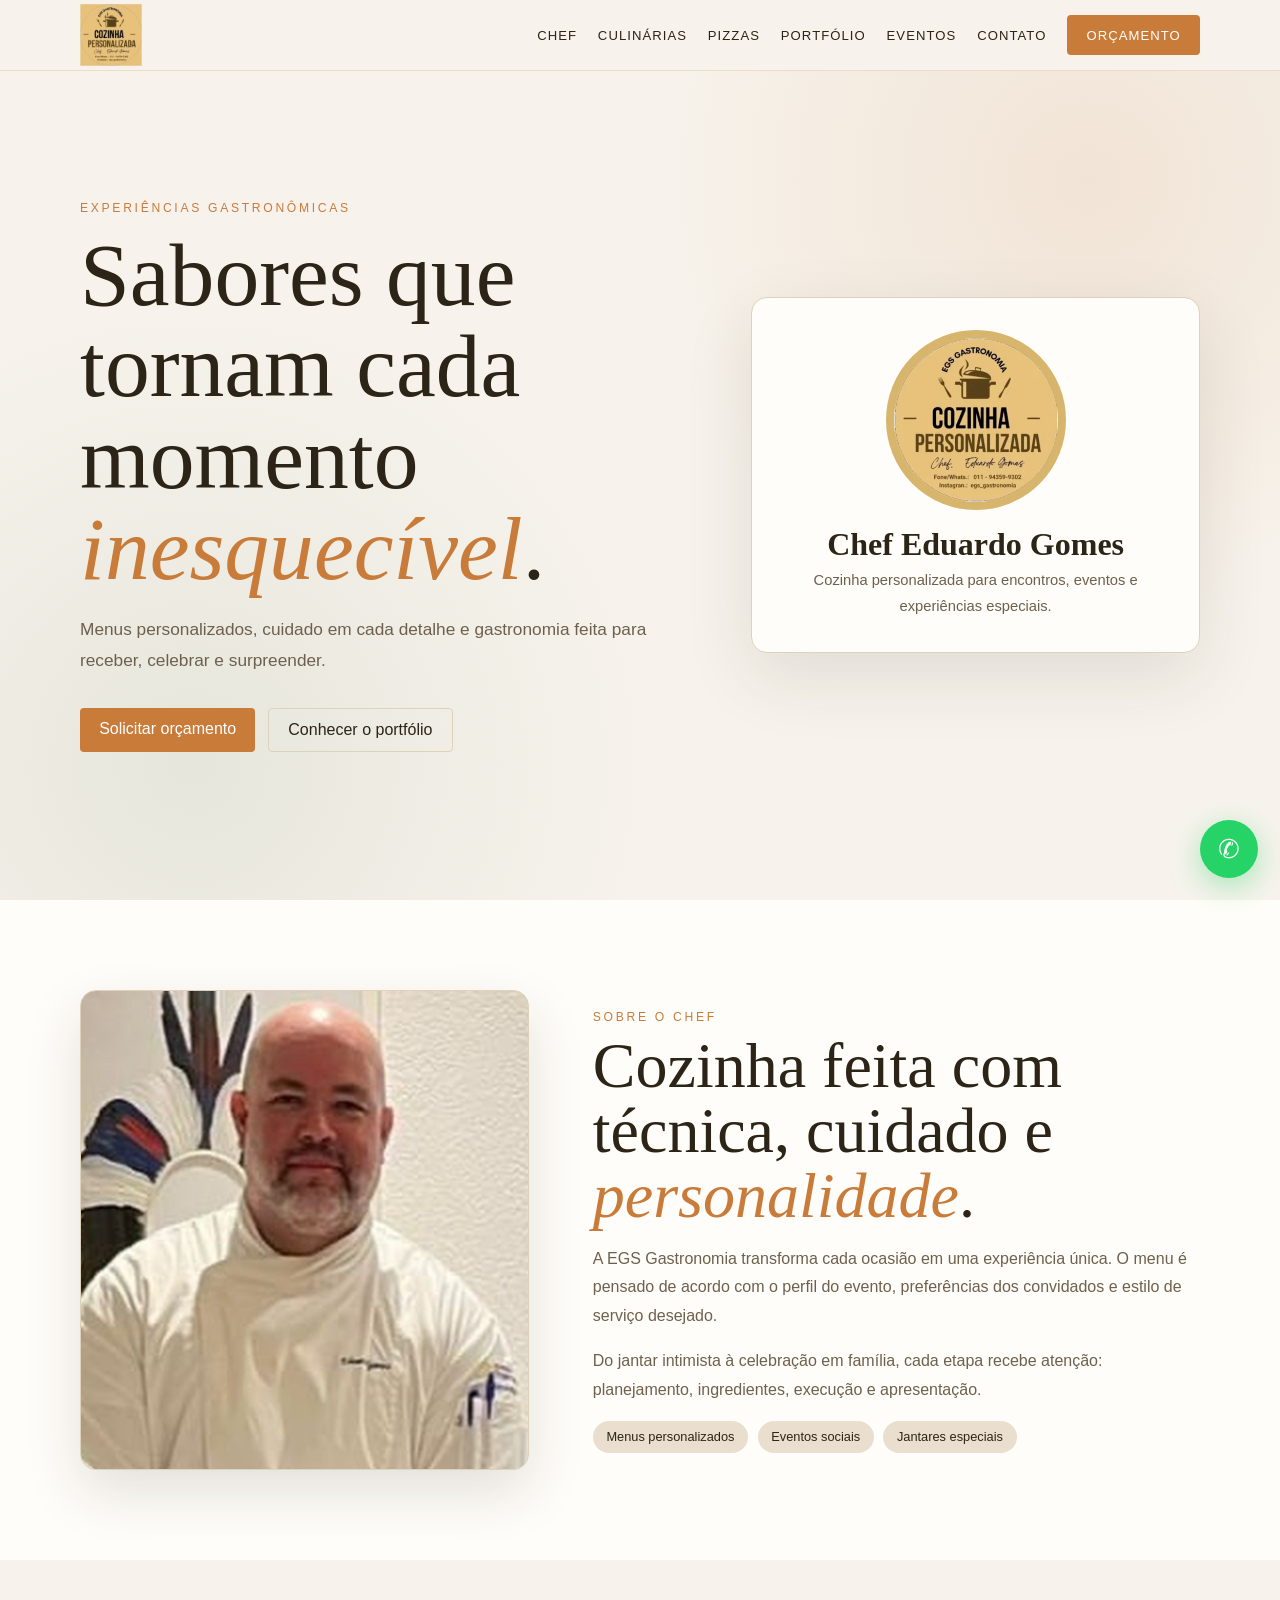
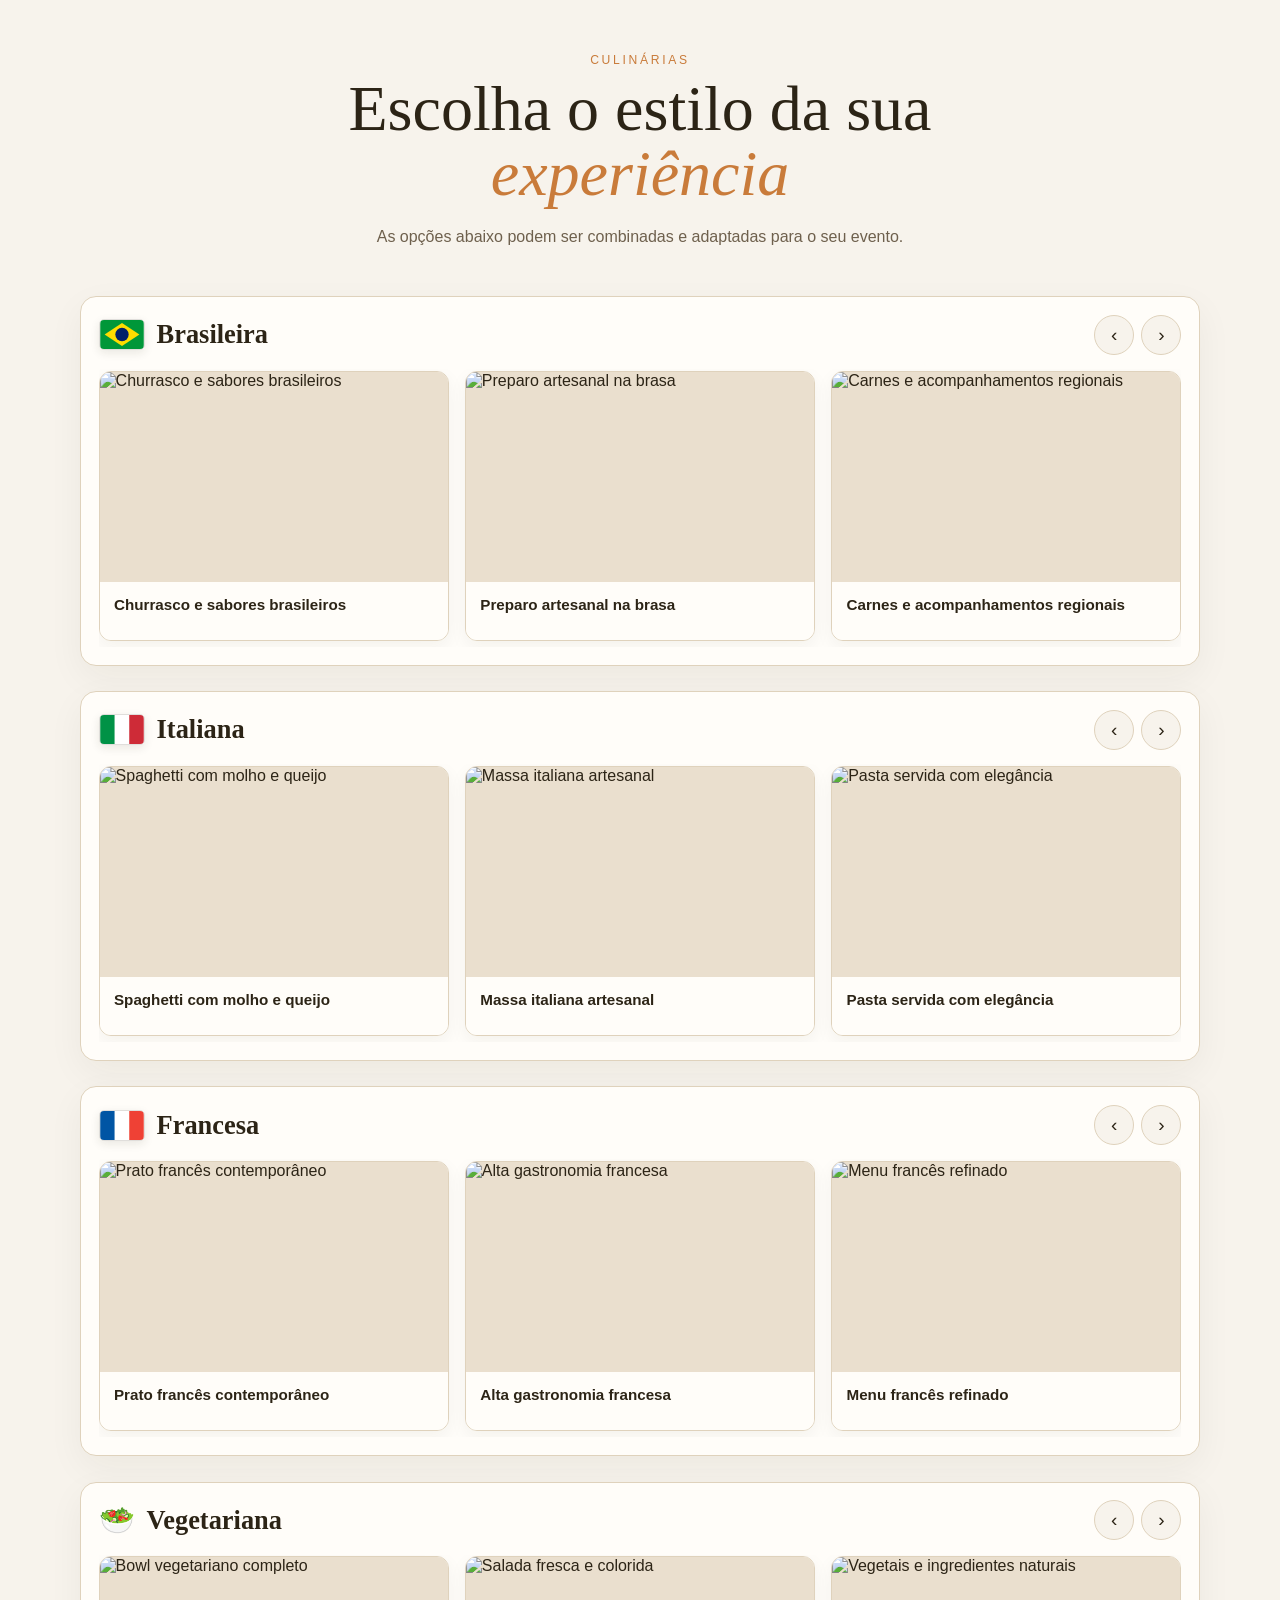
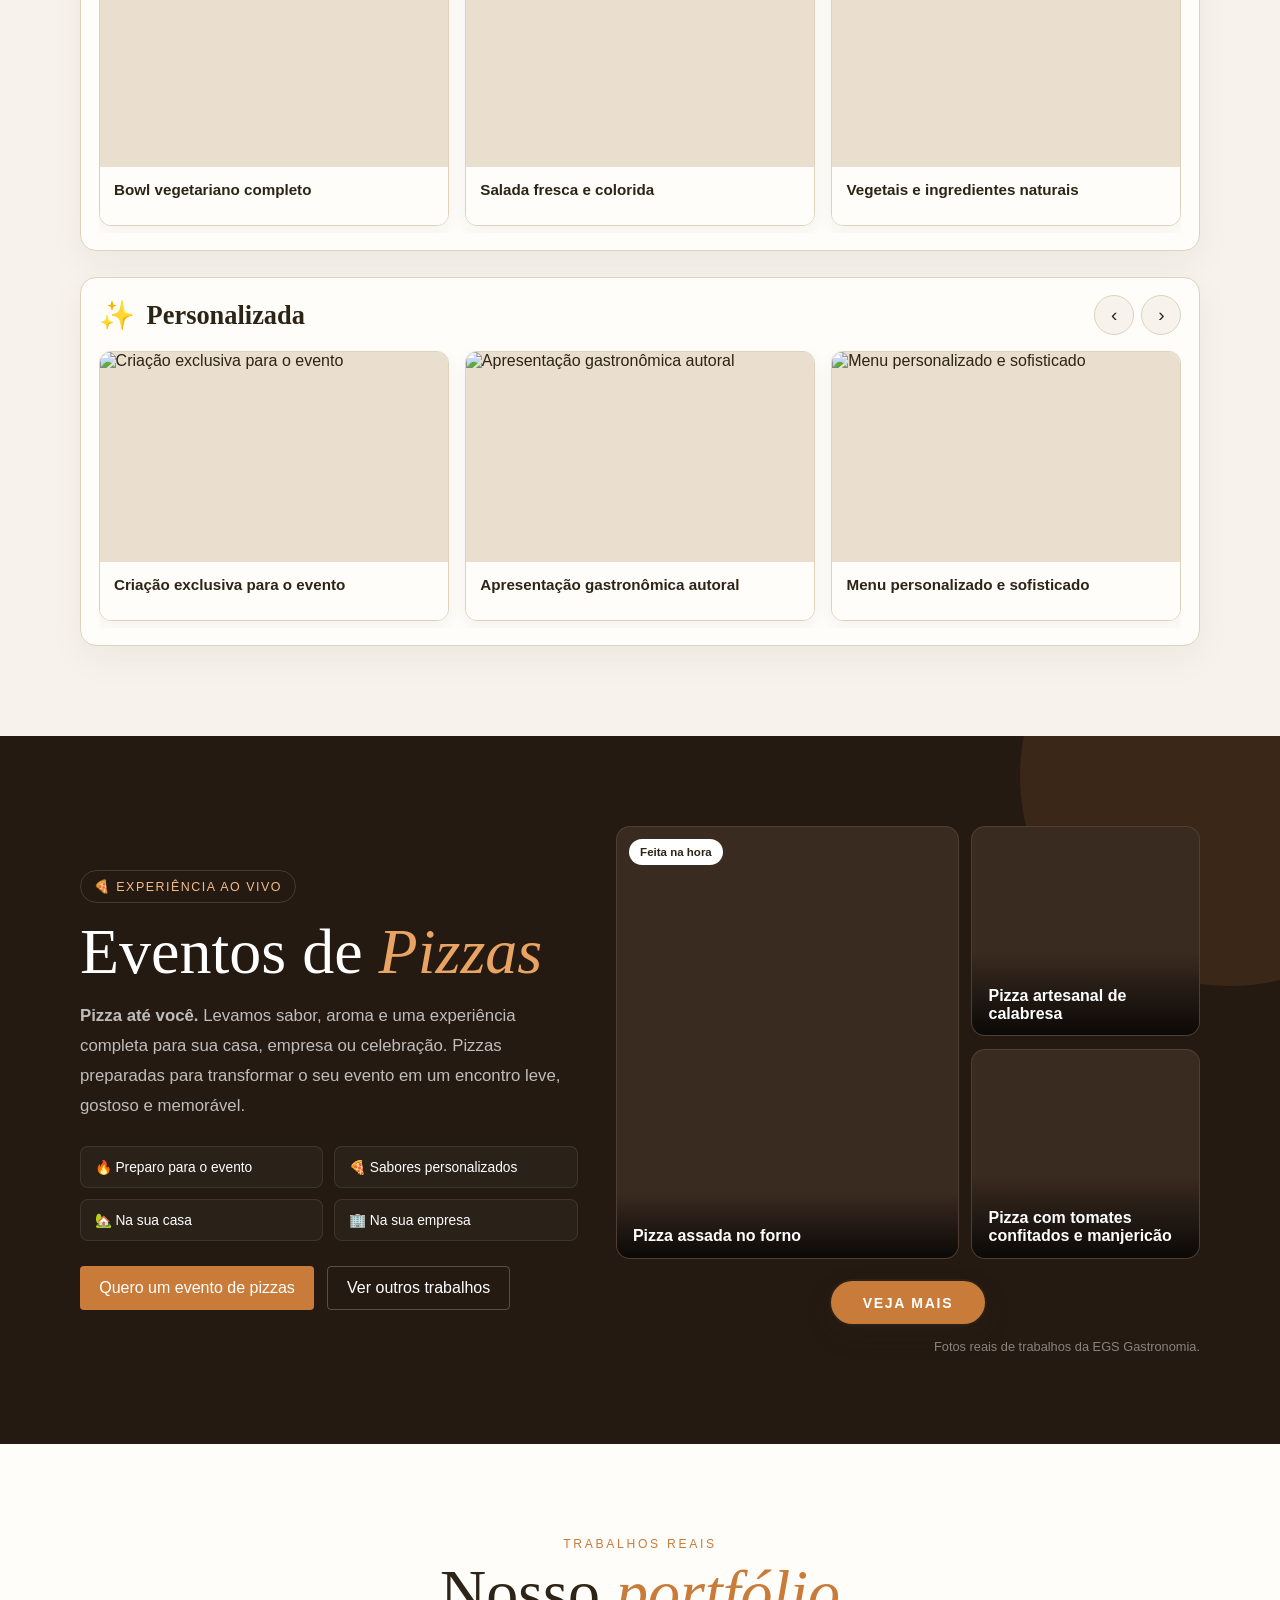
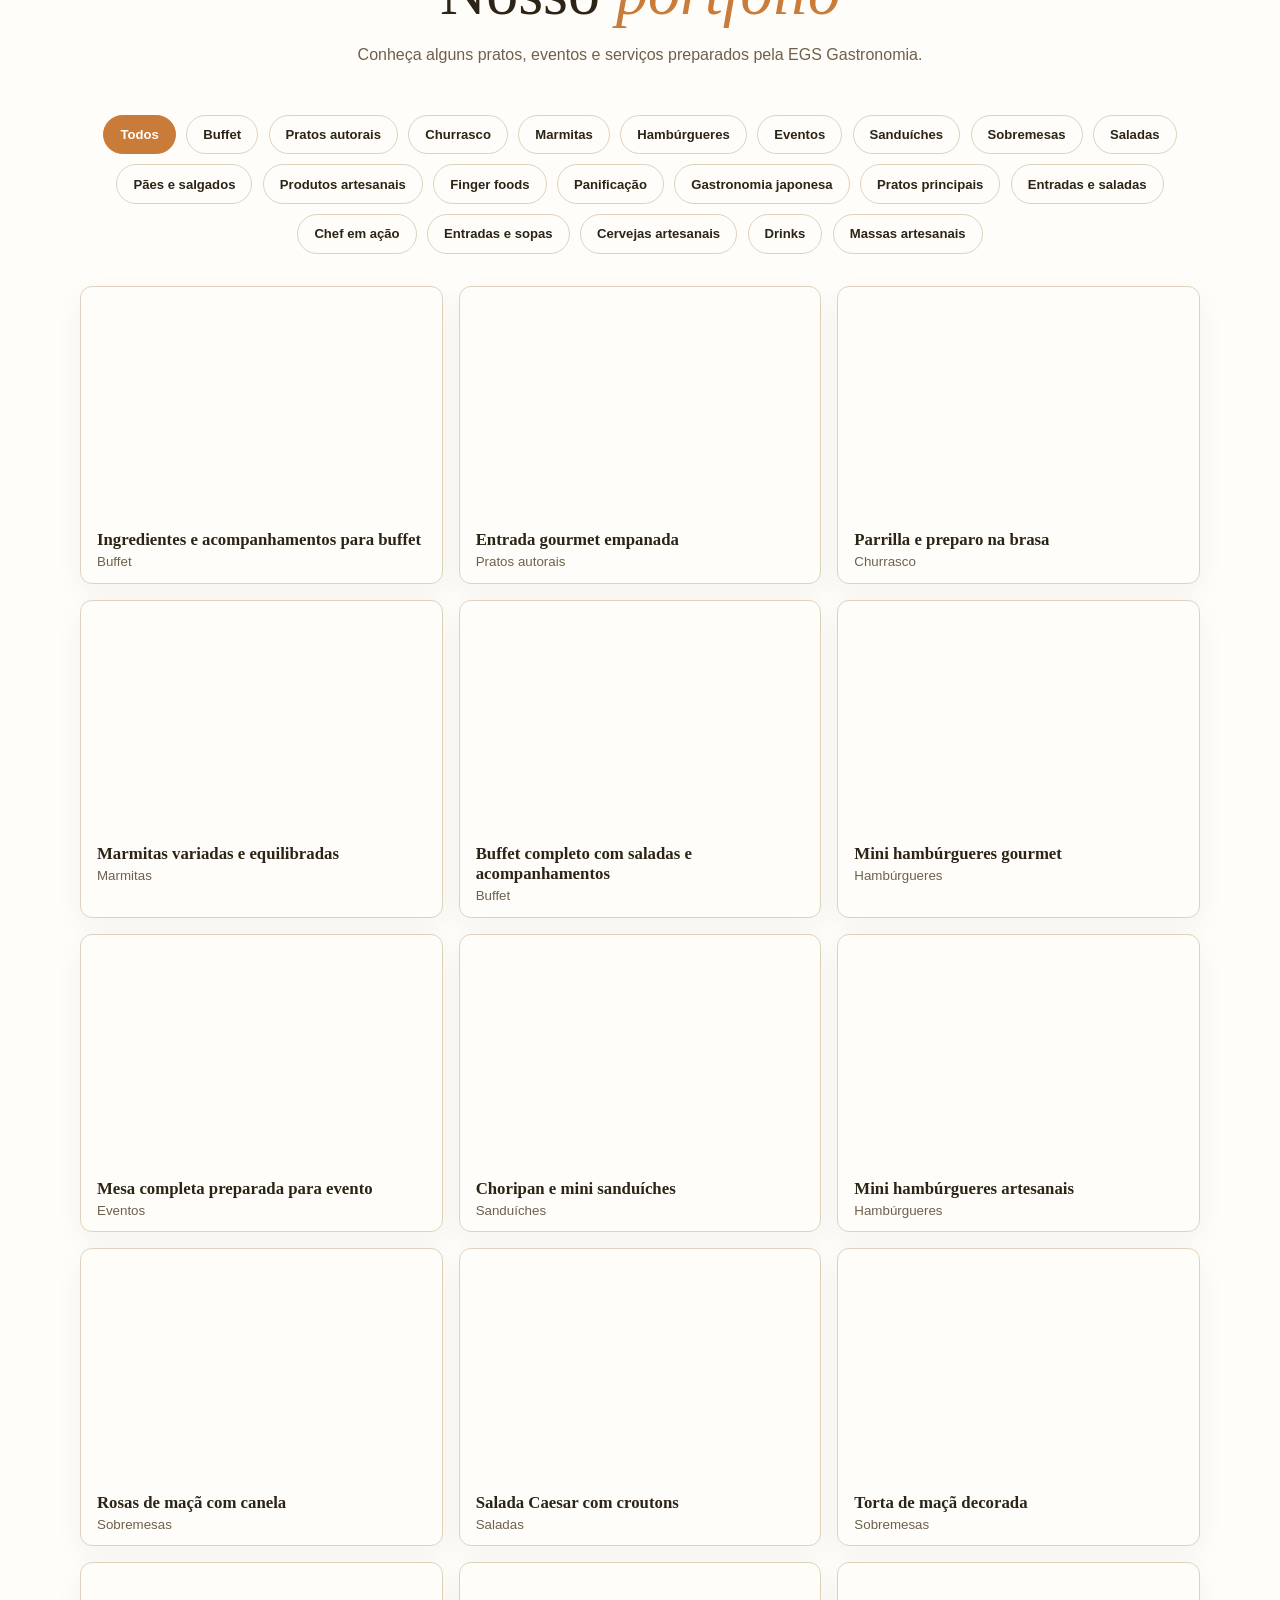
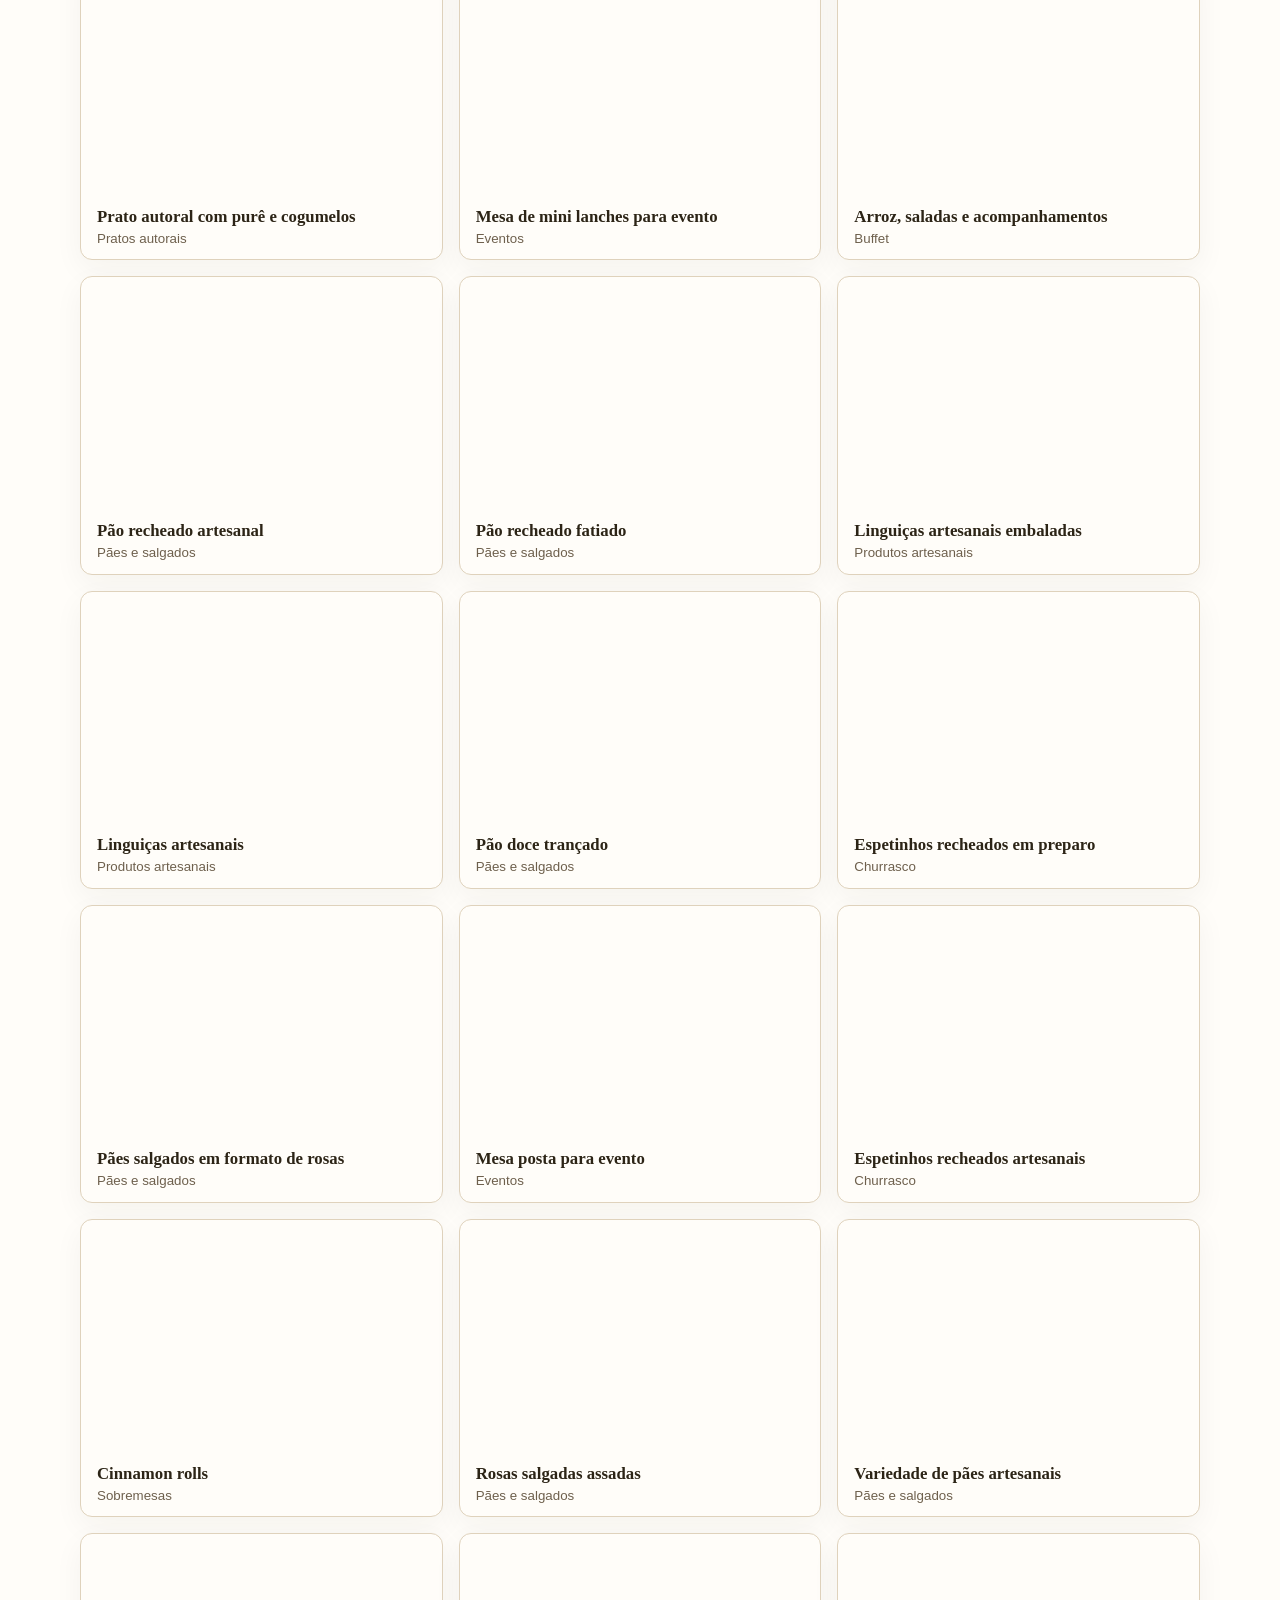
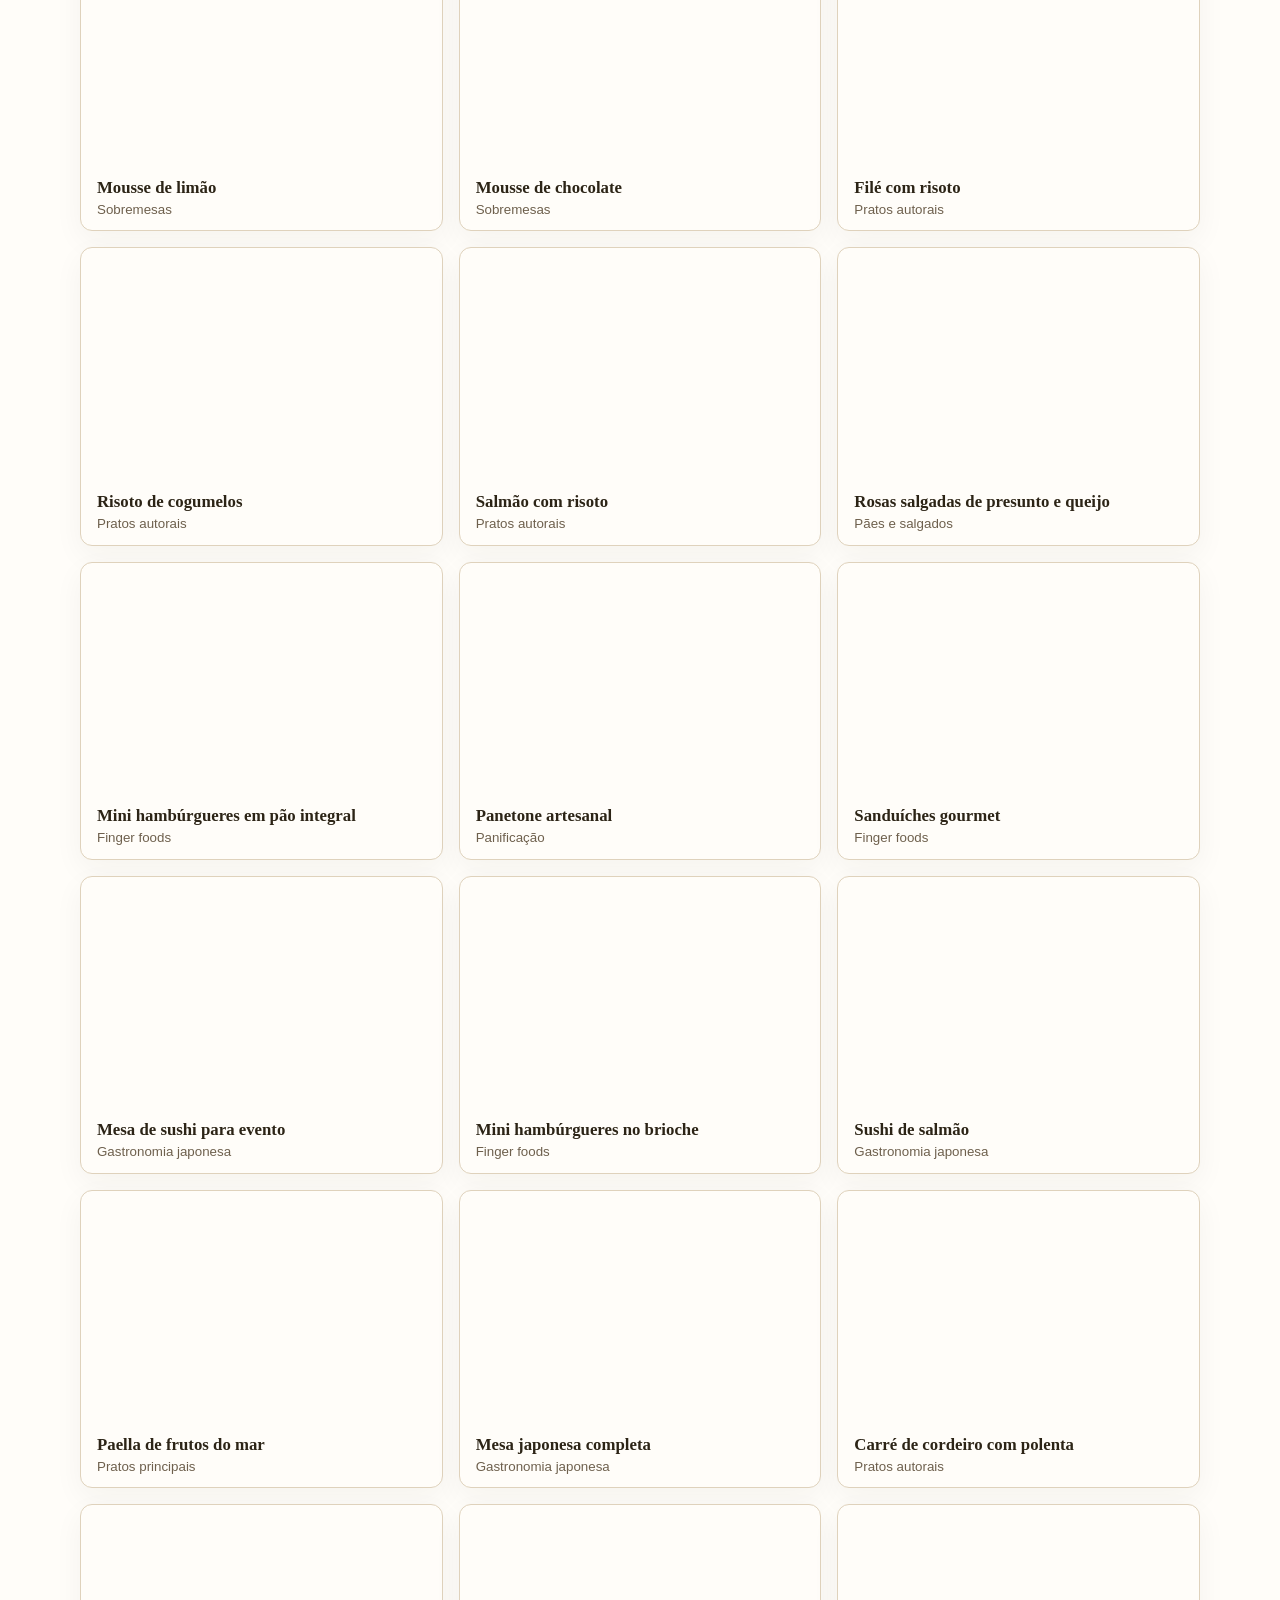
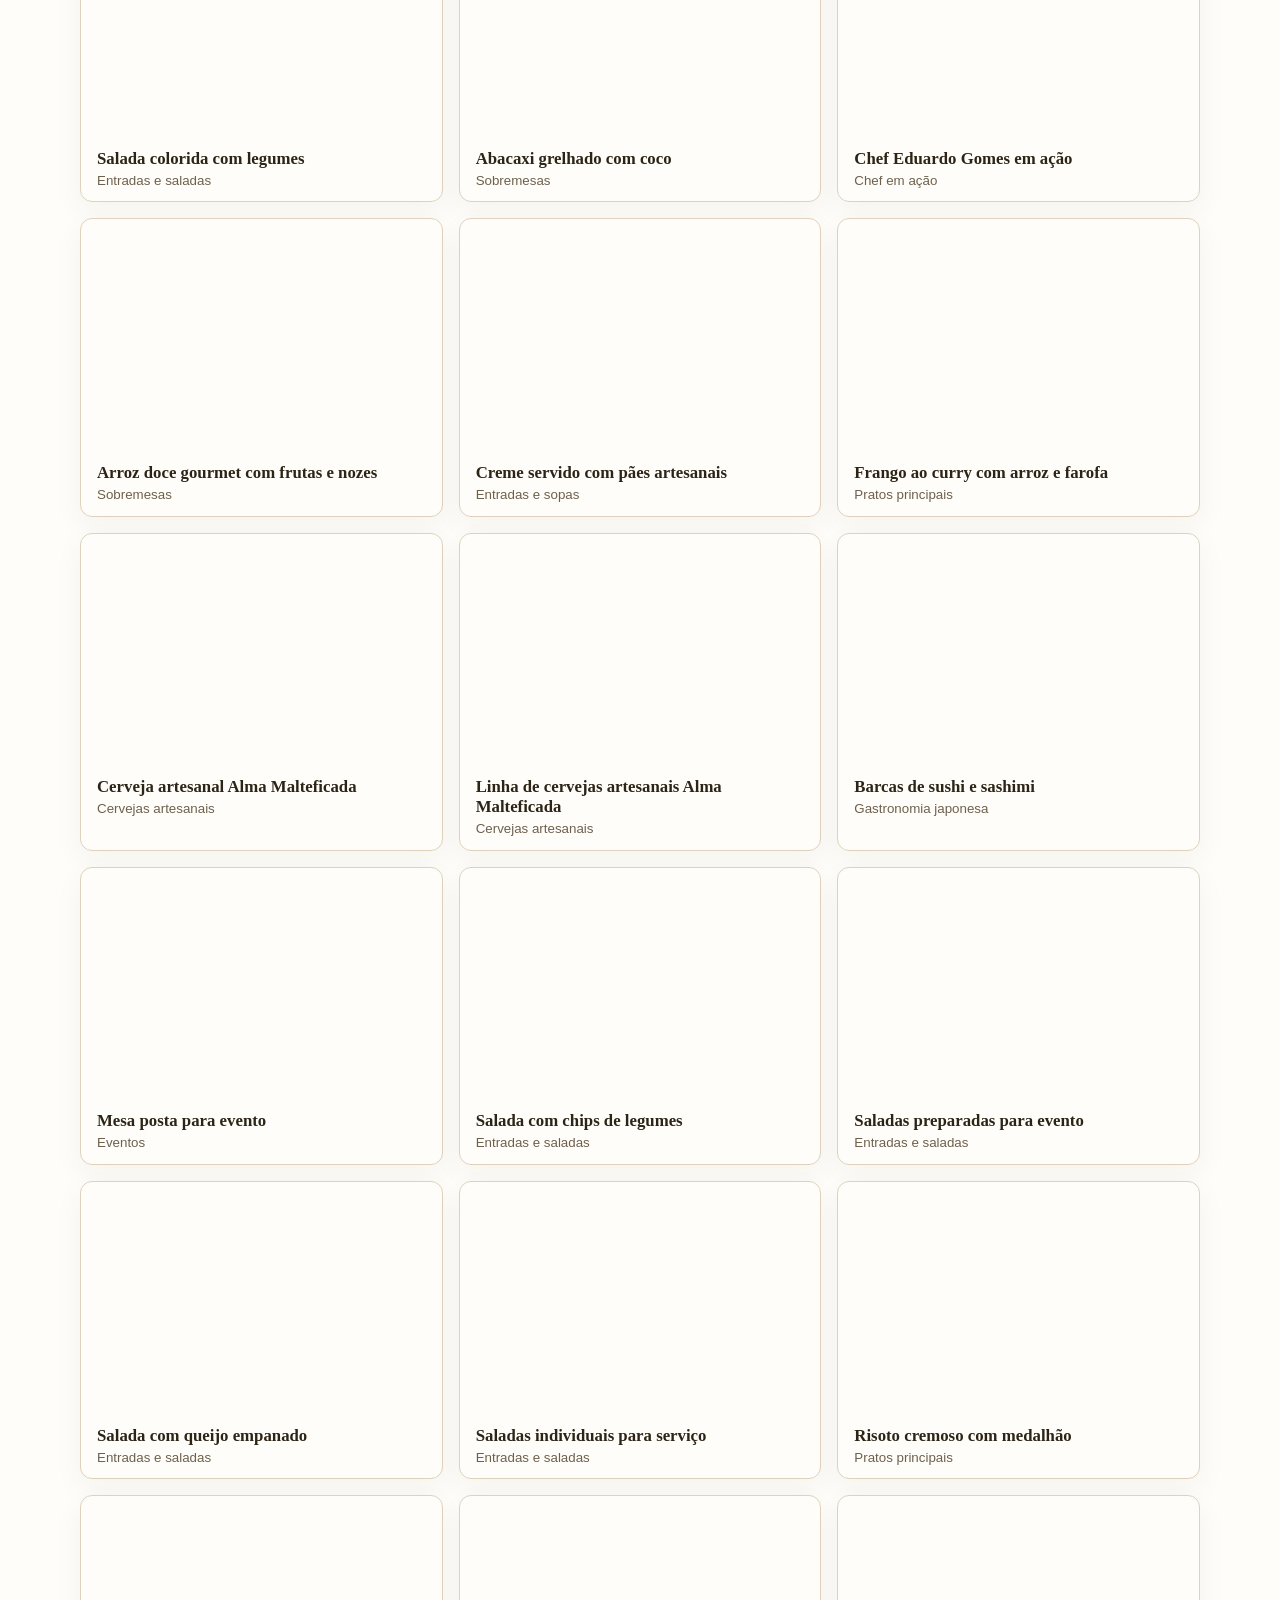
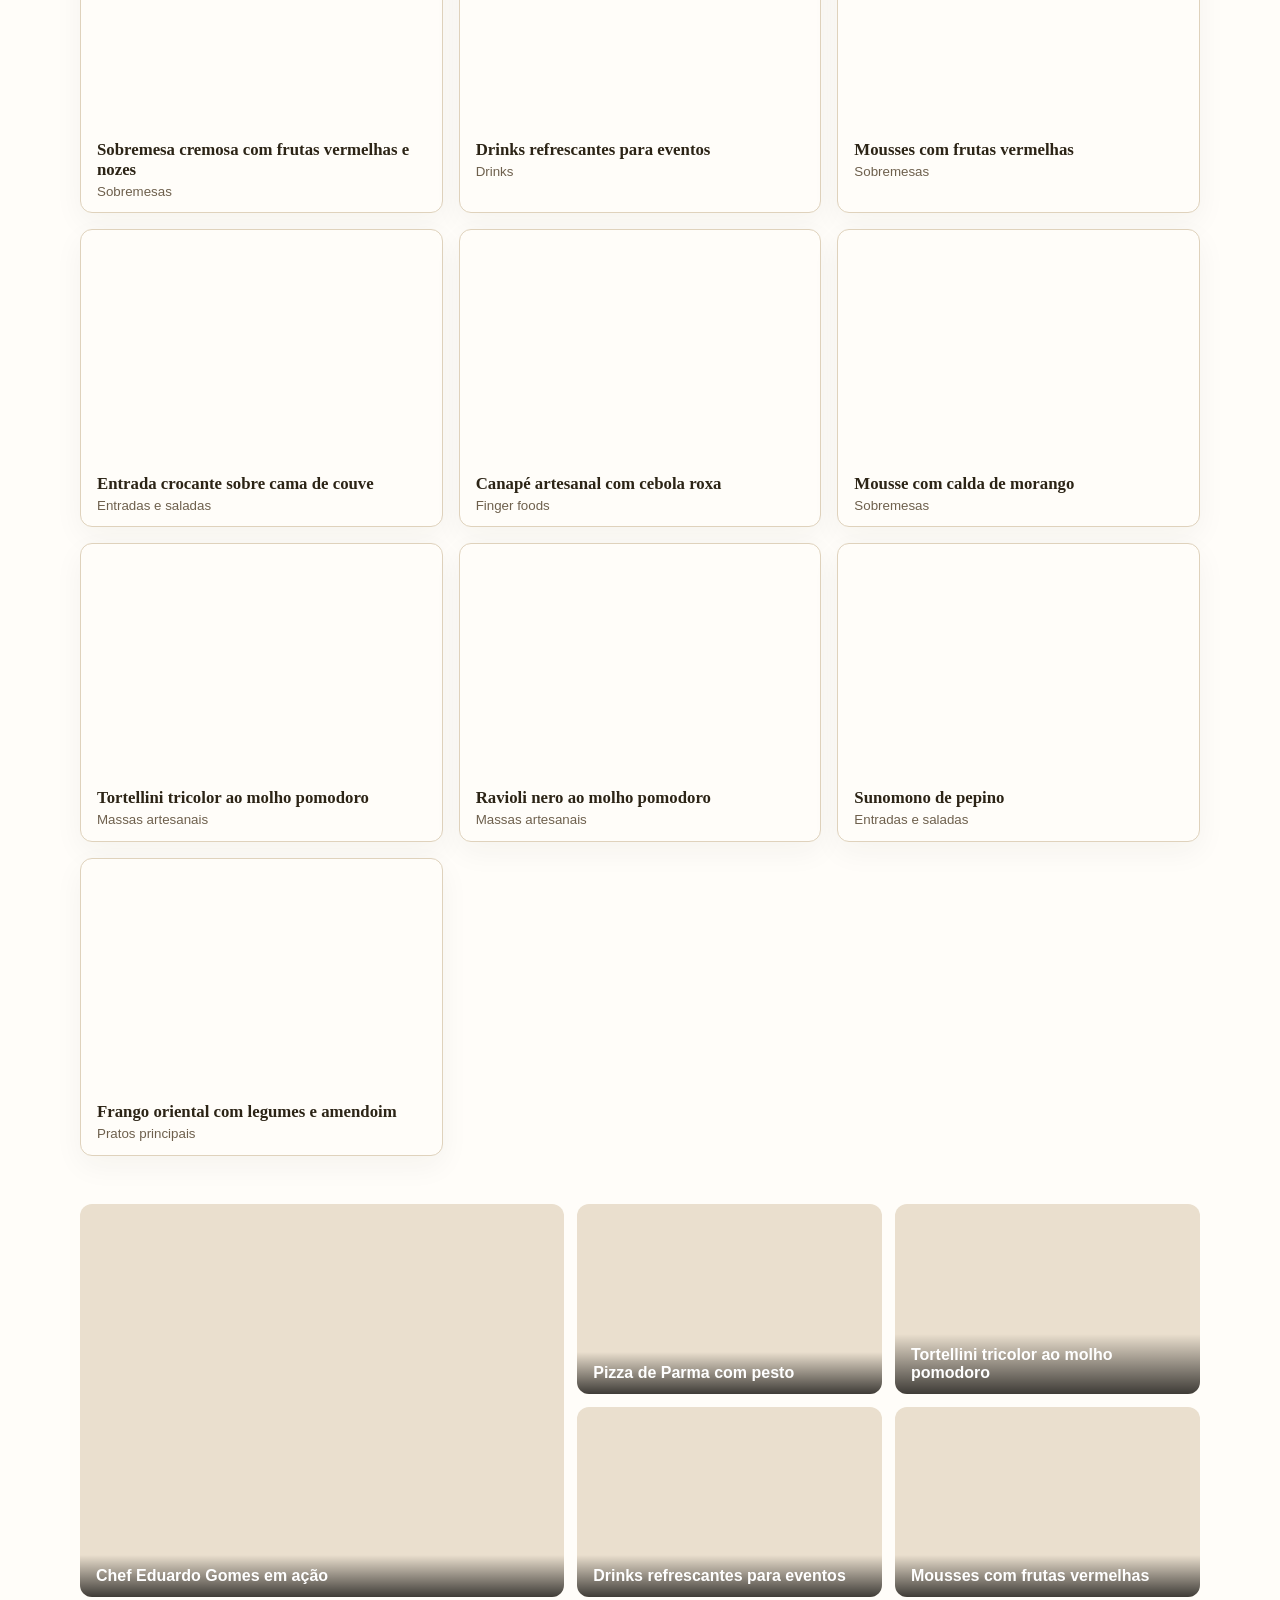
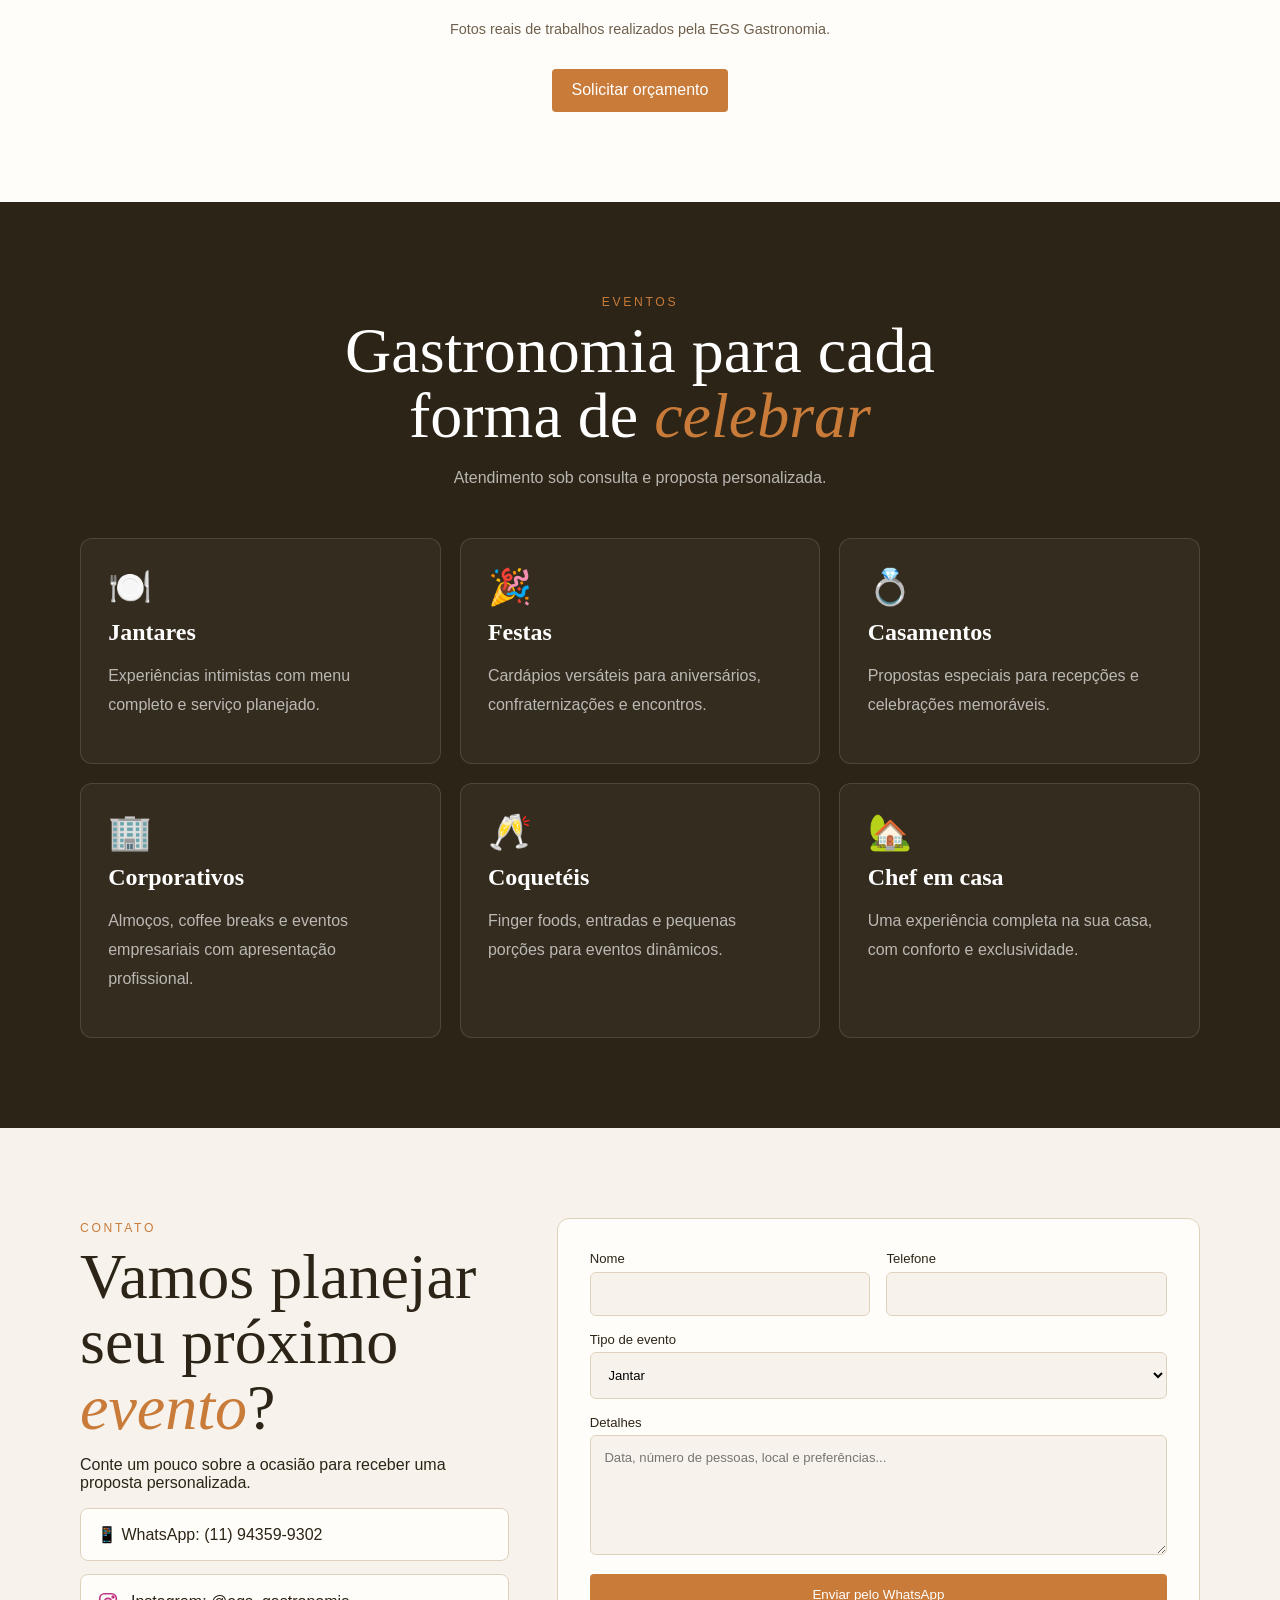
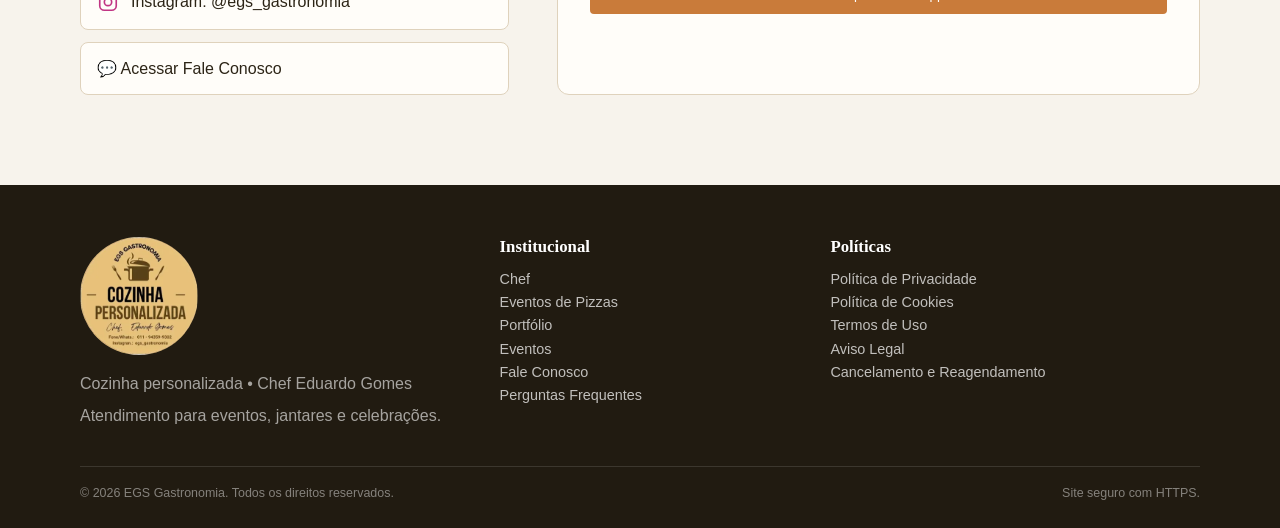
==== index.html @ 8b13e065 "Remove culinária internacional da seção sobre o chef" ====
<!doctype html>
<html lang="pt-BR">
<head>
  <meta charset="utf-8">
  <meta name="viewport" content="width=device-width,initial-scale=1">
  <meta name="description" content="EGS Gastronomia — experiências gastronômicas personalizadas para eventos, jantares e celebrações.">
  <meta name="referrer" content="strict-origin-when-cross-origin">
  <meta name="theme-color" content="#c97b3a">
  <meta property="og:type" content="website">
  <meta property="og:locale" content="pt_BR">
  <meta property="og:title" content="EGS Gastronomia">
  <meta property="og:description" content="Menus personalizados e experiências gastronômicas para eventos e celebrações.">
  <meta property="og:url" content="https://lucasegg.github.io/EGSGASTRONOMIA/">
  <meta property="og:image" content="https://lucasegg.github.io/EGSGASTRONOMIA/assets/img/logo-egs.svg">
  <meta name="twitter:card" content="summary">
  <meta name="twitter:image" content="https://lucasegg.github.io/EGSGASTRONOMIA/assets/img/logo-egs.svg">
  <meta http-equiv="Content-Security-Policy" content="default-src 'none'; style-src 'self'; script-src 'self'; img-src 'self' data: https://images.unsplash.com https://unsplash.com; font-src 'self'; connect-src 'none'; object-src 'none'; base-uri 'none'; form-action 'none'; frame-src 'none'; media-src 'none'; manifest-src 'self'; upgrade-insecure-requests">
  <meta http-equiv="X-Content-Type-Options" content="nosniff">
  <meta name="robots" content="index,follow">
  <title>EGS Gastronomia</title>
  <link rel="icon" href="assets/img/logo-egs.svg" type="image/svg+xml">
  <link rel="apple-touch-icon" href="assets/img/logo-egs.svg">
  <link rel="manifest" href="manifest.webmanifest">
  <link rel="stylesheet" href="assets/css/styles.css?v=20260728-1">
  <link rel="stylesheet" href="assets/css/gallery.css?v=20260727-2">
  <link rel="stylesheet" href="assets/css/gallery-fixes.css?v=20260727-1">
  <script src="assets/js/app.js?v=20260728-3" defer></script>
  <script src="assets/js/gallery-fixes.js?v=20260728-5" defer></script>
</head>
<body>
<header class="nav"><div class="wrap"><a class="brand" href="#inicio" aria-label="EGS Gastronomia — início">EGS <span>Gastronomia</span></a><button class="menu" type="button" aria-label="Abrir menu" aria-expanded="false" aria-controls="menu-principal">☰</button><nav class="links" id="menu-principal" aria-label="Navegação principal"><a href="#sobre">Chef</a><a href="#culinarias">Culinárias</a><a href="#pizzas">Pizzas</a><a href="#portfolio">Portfólio</a><a href="#eventos">Eventos</a><a href="#contato">Contato</a><a class="cta" href="#contato">Orçamento</a></nav></div></header>
<main>
<section id="inicio" class="hero"><div class="wrap hero-grid"><div><span class="eyebrow">Experiências gastronômicas</span><h1>Sabores que tornam cada momento <em>inesquecível</em>.</h1><p>Menus personalizados, cuidado em cada detalhe e gastronomia feita para receber, celebrar e surpreender.</p><div class="buttons"><a class="btn" href="#contato">Solicitar orçamento</a><a class="ghost" href="#portfolio">Conhecer o portfólio</a></div></div><div class="hero-card"><div class="hero-mark" aria-label="Logo da EGS Gastronomia">EGS</div><h2>Chef Eduardo Gomes</h2><p>Cozinha personalizada para encontros, eventos e experiências especiais.</p></div></div></section>
<section id="sobre" class="section paper"><div class="wrap about"><div class="portrait" role="img" aria-label="Chef Eduardo Gomes"></div><div><span class="eyebrow">Sobre o chef</span><h2 class="title">Cozinha feita com técnica, cuidado e <em>personalidade</em>.</h2><p>A EGS Gastronomia transforma cada ocasião em uma experiência única. O menu é pensado de acordo com o perfil do evento, preferências dos convidados e estilo de serviço desejado.</p><p>Do jantar intimista à celebração em família, cada etapa recebe atenção: planejamento, ingredientes, execução e apresentação.</p><div class="chips"><span class="chip">Menus personalizados</span><span class="chip">Eventos sociais</span><span class="chip">Jantares especiais</span></div></div></div></section>
<section id="culinarias" class="section"><div class="wrap"><div class="head"><span class="eyebrow">Culinárias</span><h2 class="title">Escolha o estilo da sua <em>experiência</em></h2><p>As opções abaixo podem ser combinadas e adaptadas para o seu evento.</p></div><div class="grid"><article class="card"><span class="flag-icon" aria-hidden="true"><svg viewBox="0 0 30 20"><rect width="30" height="20" fill="#009739"/><polygon points="15,2 27,10 15,18 3,10" fill="#FEDD00"/><circle cx="15" cy="10" r="4.6" fill="#012169"/></svg></span><b>Brasileira</b><p>Sabores afetivos, ingredientes regionais e releituras contemporâneas.</p></article><article class="card"><span class="flag-icon" aria-hidden="true"><svg viewBox="0 0 30 20"><rect width="10" height="20" fill="#009246"/><rect x="10" width="10" height="20" fill="#fff"/><rect x="20" width="10" height="20" fill="#CE2B37"/></svg></span><b>Italiana</b><p>Massas, risotos, molhos artesanais e menus de inspiração mediterrânea.</p></article><article class="card"><span class="flag-icon" aria-hidden="true"><svg viewBox="0 0 30 20"><rect width="10" height="20" fill="#0055A4"/><rect x="10" width="10" height="20" fill="#fff"/><rect x="20" width="10" height="20" fill="#EF4135"/></svg></span><b>Francesa</b><p>Técnica, elegância e apresentações refinadas para ocasiões especiais.</p></article><article class="card"><span class="icon" aria-hidden="true">🥗</span><b>Vegetariana</b><p>Menus criativos, coloridos e completos, sem abrir mão de sabor.</p></article><article class="card"><span class="icon" aria-hidden="true">✨</span><b>Personalizada</b><p>Uma proposta exclusiva, criada conforme seu gosto, orçamento e ocasião.</p></article></div></div></section>
<section id="pizzas" class="section pizza-events"><div class="wrap pizza-showcase"><div class="pizza-copy"><span class="pizza-kicker">🍕 Experiência ao vivo</span><h2>Eventos de <em>Pizzas</em></h2><p><strong>Pizza até você.</strong> Levamos sabor, aroma e uma experiência completa para sua casa, empresa ou celebração. Pizzas preparadas para transformar o seu evento em um encontro leve, gostoso e memorável.</p><div class="pizza-benefits"><span>🔥 Preparo para o evento</span><span>🍕 Sabores personalizados</span><span>🏡 Na sua casa</span><span>🏢 Na sua empresa</span></div><div class="pizza-actions"><a class="btn" href="#contato">Quero um evento de pizzas</a><a class="ghost" href="#portfolio">Ver outros trabalhos</a></div></div><div><div class="pizza-gallery" aria-label="Fotos de eventos de pizzas"></div><p class="pizza-note">Fotos reais de trabalhos da EGS Gastronomia.</p></div></div></section>
<section id="portfolio" class="section paper"><div class="wrap"><div class="head"><span class="eyebrow">Trabalhos reais</span><h2 class="title">Nosso <em>portfólio</em></h2><p>Conheça alguns pratos, eventos e serviços preparados pela EGS Gastronomia.</p></div><div id="portfolio-filters" class="portfolio-filters" aria-label="Filtrar fotos do portfólio"></div><div id="portfolio-grid" class="portfolio-grid" aria-live="polite"></div><p id="portfolio-empty" class="portfolio-empty">As fotos estão sendo preparadas para publicação.</p><div id="portfolio-mosaic" class="portfolio-mosaic" aria-label="Destaques do portfólio"></div><p class="portfolio-note">Fotos reais de trabalhos realizados pela EGS Gastronomia.</p><div class="portfolio-cta"><a class="btn" href="#contato">Solicitar orçamento</a></div></div></section>
<section id="eventos" class="section dark"><div class="wrap"><div class="head"><span class="eyebrow">Eventos</span><h2 class="title">Gastronomia para cada forma de <em>celebrar</em></h2><p>Atendimento sob consulta e proposta personalizada.</p></div><div class="grid"><article class="card"><span class="icon" aria-hidden="true">🍽️</span><b>Jantares</b><p>Experiências intimistas com menu completo e serviço planejado.</p></article><article class="card"><span class="icon" aria-hidden="true">🎉</span><b>Festas</b><p>Cardápios versáteis para aniversários, confraternizações e encontros.</p></article><article class="card"><span class="icon" aria-hidden="true">💍</span><b>Casamentos</b><p>Propostas especiais para recepções e celebrações memoráveis.</p></article><article class="card"><span class="icon" aria-hidden="true">🏢</span><b>Corporativos</b><p>Almoços, coffee breaks e eventos empresariais com apresentação profissional.</p></article><article class="card"><span class="icon" aria-hidden="true">🥂</span><b>Coquetéis</b><p>Finger foods, entradas e pequenas porções para eventos dinâmicos.</p></article><article class="card"><span class="icon" aria-hidden="true">🏡</span><b>Chef em casa</b><p>Uma experiência completa na sua casa, com conforto e exclusividade.</p></article></div></div></section>
<section id="contato" class="section"><div class="wrap contact"><div><span class="eyebrow">Contato</span><h2 class="title">Vamos planejar seu próximo <em>evento</em>?</h2><p>Conte um pouco sobre a ocasião para receber uma proposta personalizada.</p><div class="contact-list"><a href="https://wa.me/5511943599302" target="_blank" rel="noopener noreferrer">📱 WhatsApp: (11) 94359-9302</a><a class="instagram-contact" href="https://www.instagram.com/egs_gastronomia/" target="_blank" rel="noopener noreferrer"><svg viewBox="0 0 24 24" aria-hidden="true"><rect x="3" y="3" width="18" height="18" rx="5"></rect><circle cx="12" cy="12" r="4"></circle><circle cx="17.5" cy="6.5" r="1"></circle></svg><span>Instagram: @egs_gastronomia</span></a><a href="fale-conosco.html">💬 Acessar Fale Conosco</a></div></div><form class="form" id="orcamento-form" novalidate><div class="form-grid"><div class="honeypot" aria-hidden="true"><label for="website">Não preencha este campo</label><input id="website" name="website" type="text" tabindex="-1" autocomplete="off"></div><label>Nome<input id="nome" name="nome" maxlength="80" autocomplete="name" required></label><label>Telefone<input id="telefone" name="telefone" type="tel" maxlength="30" inputmode="tel" autocomplete="tel" required></label><label class="full">Tipo de evento<select id="evento" name="evento" required><option value="Jantar">Jantar</option><option value="Festa">Festa</option><option value="Casamento">Casamento</option><option value="Evento corporativo">Evento corporativo</option><option value="Evento de pizzas">Evento de pizzas</option><option value="Chef em casa">Chef em casa</option><option value="Outro">Outro</option></select></label><label class="full">Detalhes<textarea id="mensagem" name="mensagem" maxlength="600" placeholder="Data, número de pessoas, local e preferências..."></textarea></label><button class="btn full" type="submit">Enviar pelo WhatsApp</button></div></form></div></section>
</main>
<footer class="footer"><div class="wrap"><div class="footer-grid"><div><img class="footer-logo" src="assets/img/logo-egs.svg" alt="Logo EGS Gastronomia" width="118" height="118"><strong class="footer-brand">EGS Gastronomia</strong><p>Cozinha personalizada • Chef Eduardo Gomes</p><p>Atendimento para eventos, jantares e celebrações.</p></div><div><h3>Institucional</h3><a href="index.html#sobre">Chef</a><a href="index.html#pizzas">Eventos de Pizzas</a><a href="index.html#portfolio">Portfólio</a><a href="index.html#eventos">Eventos</a><a href="fale-conosco.html">Fale Conosco</a><a href="faq.html">Perguntas Frequentes</a></div><div><h3>Políticas</h3><a href="politica-de-privacidade.html">Política de Privacidade</a><a href="politica-de-cookies.html">Política de Cookies</a><a href="termos-de-uso.html">Termos de Uso</a><a href="aviso-legal.html">Aviso Legal</a><a href="cancelamento-e-reagendamento.html">Cancelamento e Reagendamento</a></div></div><div class="footer-bottom"><span>© 2026 EGS Gastronomia. Todos os direitos reservados.</span><span>Site seguro com HTTPS.</span></div></div></footer>
<div class="gallery-lightbox" id="gallery-lightbox" role="dialog" aria-modal="true" aria-label="Visualização ampliada da galeria"><div class="lightbox-dialog"><button class="lightbox-close" type="button" aria-label="Fechar imagem">×</button><button class="lightbox-nav lightbox-prev" type="button" aria-label="Imagem anterior">‹</button><img class="lightbox-image" alt=""><p class="lightbox-caption"></p><button class="lightbox-nav lightbox-next" type="button" aria-label="Próxima imagem">›</button></div></div>
<a class="wa" href="https://wa.me/5511943599302" target="_blank" rel="noopener noreferrer" aria-label="Abrir conversa no WhatsApp">✆</a>
</body>
</html>
---- assets/css/styles.css ----
:root{--bg:#f7f3ec;--paper:#fffdf9;--ink:#2c2416;--muted:#6e604d;--line:#dfd2bc;--brand:#c97b3a}*{box-sizing:border-box}html{scroll-behavior:smooth}body{margin:0;background:var(--bg);color:var(--ink);font-family:Arial,Helvetica,sans-serif}a{color:inherit}.wrap{width:min(1120px,90%);margin:auto}.nav{position:fixed;inset:0 0 auto;z-index:10;background:#f7f3ecef;border-bottom:1px solid #c97b3a33;backdrop-filter:blur(10px)}.nav .wrap{height:70px;display:flex;align-items:center;justify-content:space-between}.brand{font:600 1.35rem Georgia,serif;text-decoration:none}.brand span{color:var(--brand)}.links{display:flex;gap:1.3rem;align-items:center}.links a{text-decoration:none;font-size:.82rem;text-transform:uppercase;letter-spacing:.08em}.cta,.btn{background:var(--brand);color:#fff!important;padding:.78rem 1.2rem;border-radius:4px;text-decoration:none;display:inline-block;border:0;cursor:pointer}.menu{display:none;border:0;background:none;font-size:1.6rem}.hero{min-height:100vh;padding:120px 0 70px;display:grid;place-items:center;background:radial-gradient(circle at 85% 20%,#c97b3a20,transparent 35%),radial-gradient(circle at 15% 85%,#718b6920,transparent 35%)}.hero-grid{display:grid;grid-template-columns:1.15fr .85fr;gap:4rem;align-items:center}.eyebrow{color:var(--brand);text-transform:uppercase;letter-spacing:.22em;font-size:.76rem}.hero h1,.title{font-family:Georgia,serif;font-weight:400;line-height:1.02}.hero h1{font-size:clamp(3.1rem,7vw,6rem);margin:.8rem 0 1.2rem}.hero h1 em,.title em{color:var(--brand)}.hero p{font-size:1.08rem;line-height:1.8;color:var(--muted);max-width:620px}.buttons{display:flex;gap:.8rem;flex-wrap:wrap;margin-top:2rem}.ghost{padding:.75rem 1.2rem;border:1px solid var(--line);text-decoration:none;border-radius:4px}.hero-card{background:var(--paper);border:1px solid var(--line);padding:2rem;border-radius:16px;box-shadow:0 24px 70px #2c24161c;text-align:center}.hero-mark{width:180px;height:180px;border-radius:50%;margin:auto;display:grid;place-items:center;background:linear-gradient(135deg,var(--brand),#e8ad78);color:#fff;font:600 4.8rem Georgia,serif;border:8px solid #f4e3d3}.hero-card h2,.card b{font-family:Georgia,serif}.hero-card h2{font-size:2rem;margin:1rem 0 .2rem}.hero-card p{font-size:.92rem;margin:0 auto}.section{padding:90px 0}.paper{background:var(--paper)}.dark{background:var(--ink);color:#fff}.head{text-align:center;max-width:700px;margin:0 auto 2.8rem}.title{font-size:clamp(2.4rem,5vw,4rem);margin:.5rem 0}.head p,.about p,.card p{color:var(--muted);line-height:1.8}.dark .head p,.dark .card p{color:#ffffffaa}.about{display:grid;grid-template-columns:.85fr 1.15fr;gap:4rem;align-items:center}.portrait{min-height:480px;border-radius:16px;background:linear-gradient(145deg,#eadcca,#c8ab86);display:grid;place-items:center;font-size:7rem}.chips{display:flex;gap:.6rem;flex-wrap:wrap}.chip{padding:.55rem .85rem;background:#eadfce;border-radius:999px;font-size:.8rem}.grid{display:grid;grid-template-columns:repeat(3,1fr);gap:1.2rem}.card{background:var(--paper);border:1px solid var(--line);padding:1.7rem;border-radius:12px}.card b{font-size:1.5rem;display:block;margin:.7rem 0}.dark .card{background:#ffffff0a;border-color:#ffffff20}.icon{font-size:2.2rem}.flag-icon{display:inline-block;width:46px;height:31px;border-radius:5px;overflow:hidden;border:1px solid #0000001f;box-shadow:0 3px 10px #2c241619;vertical-align:middle}.flag-icon svg{display:block;width:100%;height:100%}.contact{display:grid;grid-template-columns:.8fr 1.2fr;gap:3rem}.contact-list{display:grid;gap:.8rem}.contact-list a{background:var(--paper);border:1px solid var(--line);padding:1rem;border-radius:8px;text-decoration:none}.instagram-contact{display:flex;align-items:center;gap:.75rem}.instagram-contact svg{width:22px;height:22px;fill:none;stroke:#c13584;stroke-width:1.8;flex:0 0 22px}.form{background:var(--paper);border:1px solid var(--line);padding:2rem;border-radius:12px}.form-grid{display:grid;grid-template-columns:1fr 1fr;gap:1rem}.full{grid-column:1/-1}label{font-size:.82rem}input,select,textarea{width:100%;margin-top:.35rem;padding:.85rem;border:1px solid var(--line);background:var(--bg);border-radius:6px;font:inherit}textarea{min-height:120px;resize:vertical}.wa{position:fixed;right:22px;bottom:22px;z-index:20;width:58px;height:58px;border-radius:50%;background:#25d366;color:#fff;display:grid;place-items:center;text-decoration:none;font-size:1.6rem;box-shadow:0 8px 30px #25d36666;transition:transform .2s,box-shadow .2s}.wa:hover{transform:translateY(-2px) scale(1.04)}.footer{padding:52px 0 28px;background:#211b11;color:#ffffff99;text-align:left}.footer-grid{display:grid;grid-template-columns:1.3fr 1fr 1.25fr;gap:2.2rem}.footer h3{margin:0 0 .85rem;color:#fff;font:600 1.05rem Georgia,serif}.footer a{display:block;color:#ffffffb8;text-decoration:none;margin:.45rem 0;font-size:.9rem}.footer a:hover{color:#e7a86c}.footer-brand{display:block;color:#fff;font:600 1.4rem Georgia,serif;margin-bottom:.7rem}.footer p{line-height:1.6;margin:.35rem 0}.footer-bottom{display:flex;justify-content:space-between;gap:1rem;flex-wrap:wrap;border-top:1px solid #ffffff1f;margin-top:2rem;padding-top:1.2rem;font-size:.78rem;color:#ffffff73}.small{font-size:.8rem}.honeypot{position:absolute!important;left:-9999px!important;width:1px!important;height:1px!important;overflow:hidden!important}@media(max-width:850px){.links{display:none;position:absolute;top:70px;left:0;right:0;background:var(--paper);padding:1rem 5%;flex-direction:column;align-items:flex-start}.links.open{display:flex}.menu{display:block}.hero-grid,.about,.contact{grid-template-columns:1fr}.hero-card{max-width:480px}.grid{grid-template-columns:1fr 1fr}.footer-grid{grid-template-columns:1fr 1fr}.footer-grid>div:first-child{grid-column:1/-1}}@media(max-width:560px){.grid,.form-grid,.footer-grid{grid-template-columns:1fr}.hero{padding-top:100px}.hero h1{font-size:3.4rem}.section{padding:70px 0}.portrait{min-height:340px}.wa{right:14px;bottom:14px;width:52px;height:52px}.footer-grid>div:first-child{grid-column:auto}.footer-bottom{flex-direction:column}}
.brand{display:block;width:62px;height:62px;flex:0 0 62px;background:url('../img/logo-egs.svg') center/contain no-repeat;font-size:0;line-height:0;overflow:hidden}.brand span{display:none}.hero-mark{background:url('../img/logo-egs.svg') center/cover no-repeat;border-color:#d8b56d;font-size:0}.portrait{background:url('../img/chef/chef-eduardo-retrato.jpg') center 28%/cover no-repeat #eadcca;font-size:0;box-shadow:0 22px 55px #2c241622;border:1px solid var(--line)}.footer-logo{display:block;width:118px;height:118px;object-fit:contain;border-radius:50%;margin:0 0 1rem}.footer-brand{display:none}@media(max-width:850px){.brand{width:56px;height:56px;flex-basis:56px}.portrait{max-width:560px;width:100%;margin:auto;min-height:560px}}@media(max-width:560px){.brand{width:50px;height:50px;flex-basis:50px}.nav .wrap{height:64px}.links{top:64px}.hero{padding-top:94px}.footer-logo{width:96px;height:96px}.portrait{min-height:430px;background-position:center 24%}}
---- assets/css/gallery.css ----
.portfolio-filters{display:flex;justify-content:center;gap:.65rem;flex-wrap:wrap;margin:0 auto 2rem}.portfolio-filter{border:1px solid var(--line);background:var(--paper);color:var(--ink);padding:.7rem 1rem;border-radius:999px;font:600 .82rem Arial,sans-serif;cursor:pointer;transition:.2s}.portfolio-filter:hover,.portfolio-filter.active{background:var(--brand);border-color:var(--brand);color:#fff}.portfolio-grid{display:grid;grid-template-columns:repeat(3,minmax(0,1fr));gap:1rem}.portfolio-card{position:relative;margin:0;min-width:0;border-radius:12px;overflow:hidden;background:var(--paper);border:1px solid var(--line);cursor:pointer;box-shadow:0 10px 30px #2c24160c}.portfolio-card[hidden]{display:none}.portfolio-card img{display:block;width:100%;height:230px;object-fit:cover;transition:transform .3s ease}.portfolio-card:hover img{transform:scale(1.035)}.portfolio-card figcaption{padding:.85rem 1rem}.portfolio-card strong{display:block;font-family:Georgia,serif;font-size:1.05rem}.portfolio-card small{display:block;margin-top:.25rem;color:var(--muted)}.portfolio-empty{display:none;text-align:center;color:var(--muted);padding:2rem}.portfolio-empty.visible{display:block}.portfolio-mosaic{display:grid;grid-template-columns:1.35fr .85fr .85fr;grid-template-rows:190px 190px;gap:.8rem;margin-top:3rem}.mosaic-item{margin:0;border-radius:12px;overflow:hidden;position:relative;background:#eadfce}.mosaic-item:first-child{grid-row:1/3}.mosaic-item img{width:100%;height:100%;object-fit:cover;display:block}.mosaic-item span{position:absolute;inset:auto 0 0;padding:.75rem 1rem;background:linear-gradient(transparent,#000b);color:#fff;font-weight:600}.gallery-lightbox{position:fixed;inset:0;z-index:1000;background:#000e;display:none;align-items:center;justify-content:center;padding:2rem}.gallery-lightbox.open{display:flex}.lightbox-dialog{position:relative;width:min(1050px,96vw);max-height:92vh;display:grid;grid-template-columns:1fr;justify-items:center}.lightbox-image{display:block;max-width:100%;max-height:78vh;object-fit:contain;border-radius:10px;background:#111}.lightbox-caption{color:#fff;text-align:center;margin:.8rem 3rem 0}.lightbox-close,.lightbox-nav{position:absolute;border:0;background:#fff;color:#211b11;width:44px;height:44px;border-radius:50%;cursor:pointer;font-size:1.4rem;display:grid;place-items:center}.lightbox-close{right:0;top:-54px}.lightbox-prev{left:-58px;top:45%}.lightbox-next{right:-58px;top:45%}.portfolio-note{margin:1.5rem auto 0;text-align:center;color:var(--muted);font-size:.9rem}.portfolio-cta{text-align:center;margin-top:2rem}.pizza-events{position:relative;overflow:hidden;background:#241a12;color:#fff}.pizza-events::before{content:"";position:absolute;width:420px;height:420px;border-radius:50%;right:-160px;top:-170px;background:#c97b3a22}.pizza-events .head p{color:#ffffffb8}.pizza-showcase{position:relative;display:grid;grid-template-columns:.92fr 1.08fr;gap:2.4rem;align-items:center}.pizza-copy{max-width:520px}.pizza-kicker{display:inline-flex;align-items:center;gap:.55rem;padding:.5rem .8rem;border:1px solid #ffffff25;border-radius:999px;color:#f2bd89;font-size:.78rem;text-transform:uppercase;letter-spacing:.12em}.pizza-copy h2{font:400 clamp(2.6rem,5vw,4.6rem) Georgia,serif;line-height:1.02;margin:1rem 0}.pizza-copy h2 em{color:#e9a363}.pizza-copy>p{color:#ffffffb5;font-size:1.05rem;line-height:1.8}.pizza-benefits{display:grid;grid-template-columns:1fr 1fr;gap:.7rem;margin:1.5rem 0}.pizza-benefits span{display:flex;align-items:center;gap:.55rem;padding:.75rem .85rem;border:1px solid #ffffff18;background:#ffffff08;border-radius:8px;font-size:.86rem}.pizza-actions{display:flex;gap:.8rem;flex-wrap:wrap;margin-top:1.6rem}.pizza-actions .ghost{color:#fff;border-color:#ffffff3b}.pizza-gallery{display:grid;grid-template-columns:1.2fr .8fr;grid-template-rows:210px 210px;gap:.8rem}.pizza-photo{position:relative;margin:0;overflow:hidden;border-radius:14px;background:#3a2b20;border:1px solid #ffffff18;cursor:pointer}.pizza-photo:first-child{grid-row:1/3}.pizza-photo img{display:block;width:100%;height:100%;object-fit:cover;transition:transform .35s ease}.pizza-photo:hover img{transform:scale(1.04)}.pizza-photo figcaption{position:absolute;inset:auto 0 0;padding:2.2rem 1rem .8rem;background:linear-gradient(transparent,#000c);font-weight:600}.pizza-badge{position:absolute;z-index:2;top:.75rem;left:.75rem;background:#fff;color:#2c2416;border-radius:999px;padding:.42rem .7rem;font-size:.72rem;font-weight:700}.pizza-note{margin:.8rem 0 0;color:#ffffff75;font-size:.8rem;text-align:right}@media(max-width:850px){.portfolio-grid{grid-template-columns:repeat(2,minmax(0,1fr))}.portfolio-card img{height:210px}.portfolio-mosaic{grid-template-columns:1.2fr 1fr;grid-template-rows:180px 180px}.mosaic-item:first-child{grid-row:1/3}.mosaic-item:nth-child(4),.mosaic-item:nth-child(5){display:none}.lightbox-prev{left:8px}.lightbox-next{right:8px}.pizza-showcase{grid-template-columns:1fr;gap:1.8rem}.pizza-copy{max-width:720px}.pizza-gallery{grid-template-rows:190px 190px}.pizza-note{text-align:left}}@media(max-width:560px){.portfolio-filters{justify-content:flex-start;flex-wrap:nowrap;overflow-x:auto;padding-bottom:.35rem}.portfolio-filter{white-space:nowrap}.portfolio-grid{grid-template-columns:1fr}.portfolio-card img{height:220px}.portfolio-mosaic{grid-template-columns:1fr 1fr;grid-template-rows:180px 145px}.mosaic-item:first-child{grid-column:1/3;grid-row:auto}.mosaic-item:nth-child(n+4){display:none}.gallery-lightbox{padding:1rem}.lightbox-close{right:0;top:-52px}.lightbox-caption{margin:.8rem 1rem 0}.lightbox-nav{width:40px;height:40px}.portfolio-card:hover img{transform:none}.pizza-benefits{grid-template-columns:1fr}.pizza-gallery{grid-template-columns:1fr;grid-template-rows:none}.pizza-photo,.pizza-photo:first-child{grid-row:auto;height:220px}.pizza-photo:hover img{transform:none}.pizza-actions{display:grid}.pizza-actions a{width:100%;text-align:center}.pizza-copy h2{font-size:2.65rem}}@media(prefers-reduced-motion:reduce){.portfolio-card img,.portfolio-filter,.pizza-photo img{transition:none}}
---- assets/css/gallery-fixes.css ----
.pizza-preview-hidden{display:none!important}.pizza-more-actions{display:flex;justify-content:center;margin:1.25rem 0 .25rem}.pizza-see-more{appearance:none;border:2px solid #2a2119;background:#c97b3a;color:#fff;border-radius:999px;padding:.9rem 2rem;font:800 .88rem/1 Arial,sans-serif;letter-spacing:.12em;cursor:pointer;box-shadow:0 10px 24px rgba(53,35,20,.18);transition:transform .2s ease,box-shadow .2s ease,background .2s ease}.pizza-see-more:hover,.pizza-see-more:focus-visible{background:#ad642b;transform:translateY(-2px);box-shadow:0 14px 28px rgba(53,35,20,.24)}.pizza-portfolio-modal{position:fixed;inset:0;z-index:10000;display:none;align-items:center;justify-content:center;padding:24px;background:rgba(20,14,10,.82);backdrop-filter:blur(5px)}.pizza-portfolio-modal.open{display:flex}.pizza-portfolio-dialog{width:min(1120px,100%);max-height:90vh;overflow:auto;background:#fbf7f1;border-radius:24px;padding:24px;box-shadow:0 30px 80px rgba(0,0,0,.38)}.pizza-portfolio-heading{display:flex;align-items:center;justify-content:space-between;gap:20px;margin-bottom:20px}.pizza-portfolio-heading span{color:#c97b3a;font-size:.78rem;font-weight:800;letter-spacing:.16em;text-transform:uppercase}.pizza-portfolio-heading h2{margin:.3rem 0 0;font-family:Georgia,serif;font-size:clamp(1.8rem,4vw,3rem)}.pizza-portfolio-close{width:48px;height:48px;border:1px solid #d8c5ae;border-radius:50%;background:#fff;font-size:2rem;line-height:1;cursor:pointer}.pizza-portfolio-grid{display:grid;grid-template-columns:repeat(3,minmax(0,1fr));gap:18px}.pizza-portfolio-card{appearance:none;border:1px solid #dfcdb8;border-radius:18px;overflow:hidden;background:#fff;padding:0;text-align:left;cursor:pointer;box-shadow:0 8px 22px rgba(61,40,23,.08);transition:transform .2s ease,box-shadow .2s ease}.pizza-portfolio-card:hover,.pizza-portfolio-card:focus-visible{transform:translateY(-4px);box-shadow:0 14px 30px rgba(61,40,23,.16)}.pizza-portfolio-card img{display:block;width:100%;height:210px;object-fit:cover}.pizza-portfolio-card span{display:block;padding:14px 16px;color:#241b14;font-weight:700}@media(max-width:820px){.pizza-portfolio-grid{grid-template-columns:repeat(2,minmax(0,1fr))}.pizza-portfolio-dialog{padding:18px}}@media(max-width:560px){.pizza-portfolio-modal{padding:10px}.pizza-portfolio-dialog{max-height:94vh;border-radius:18px;padding:14px}.pizza-portfolio-grid{grid-template-columns:1fr;gap:14px}.pizza-portfolio-card img{height:190px}.pizza-portfolio-heading h2{font-size:1.65rem}.pizza-see-more{width:100%;max-width:320px}}
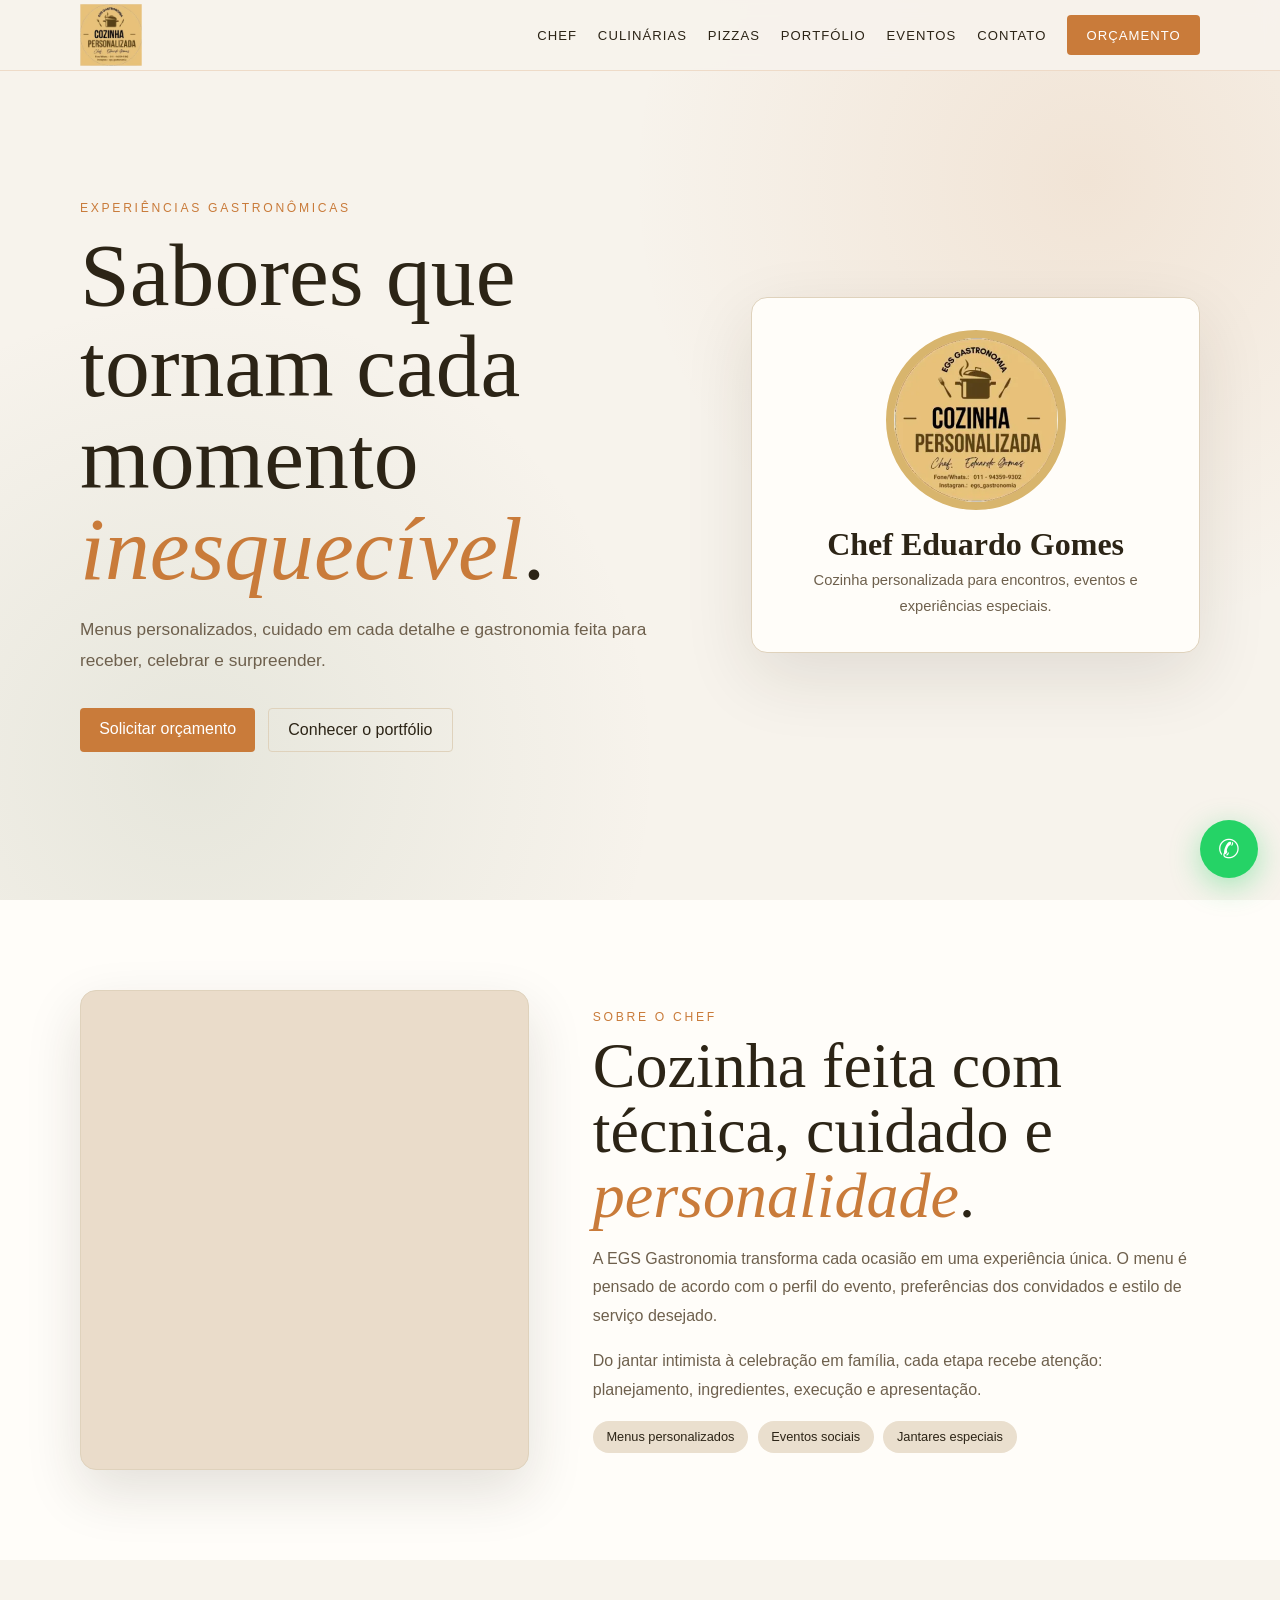
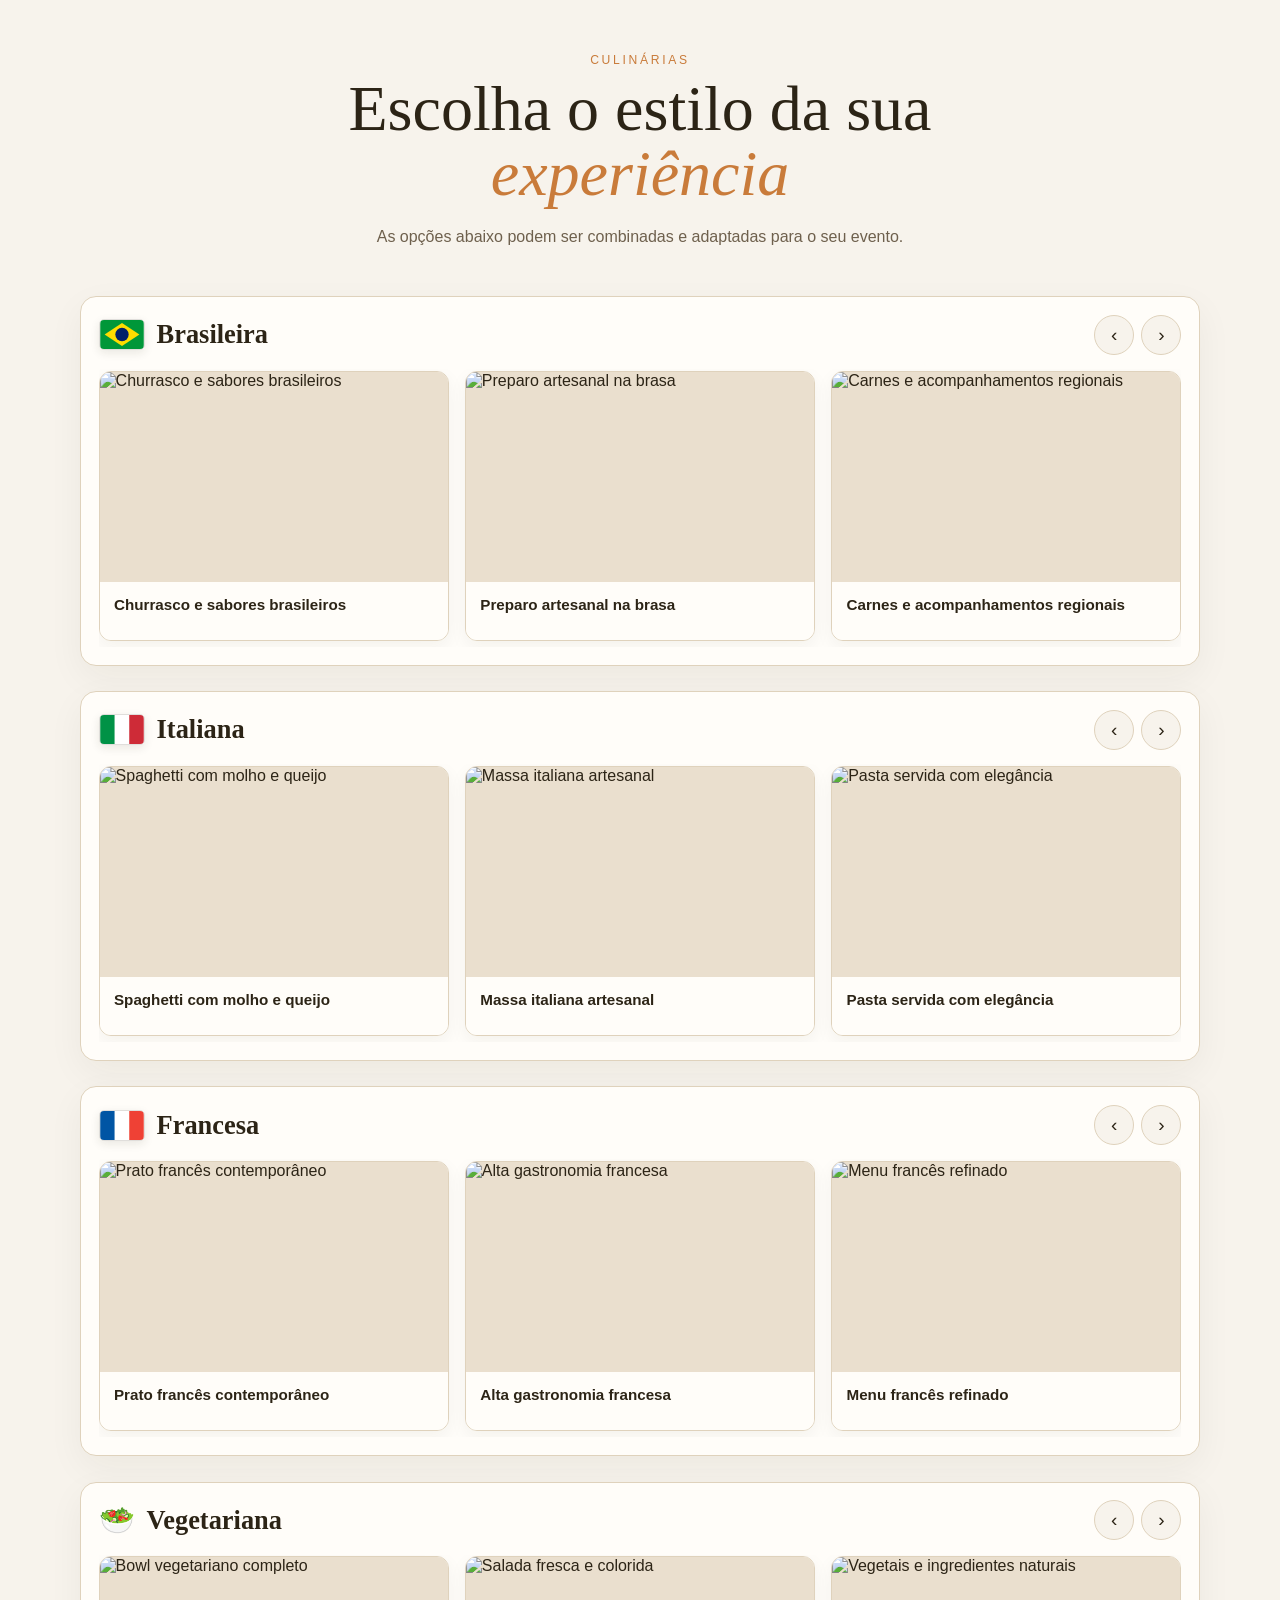
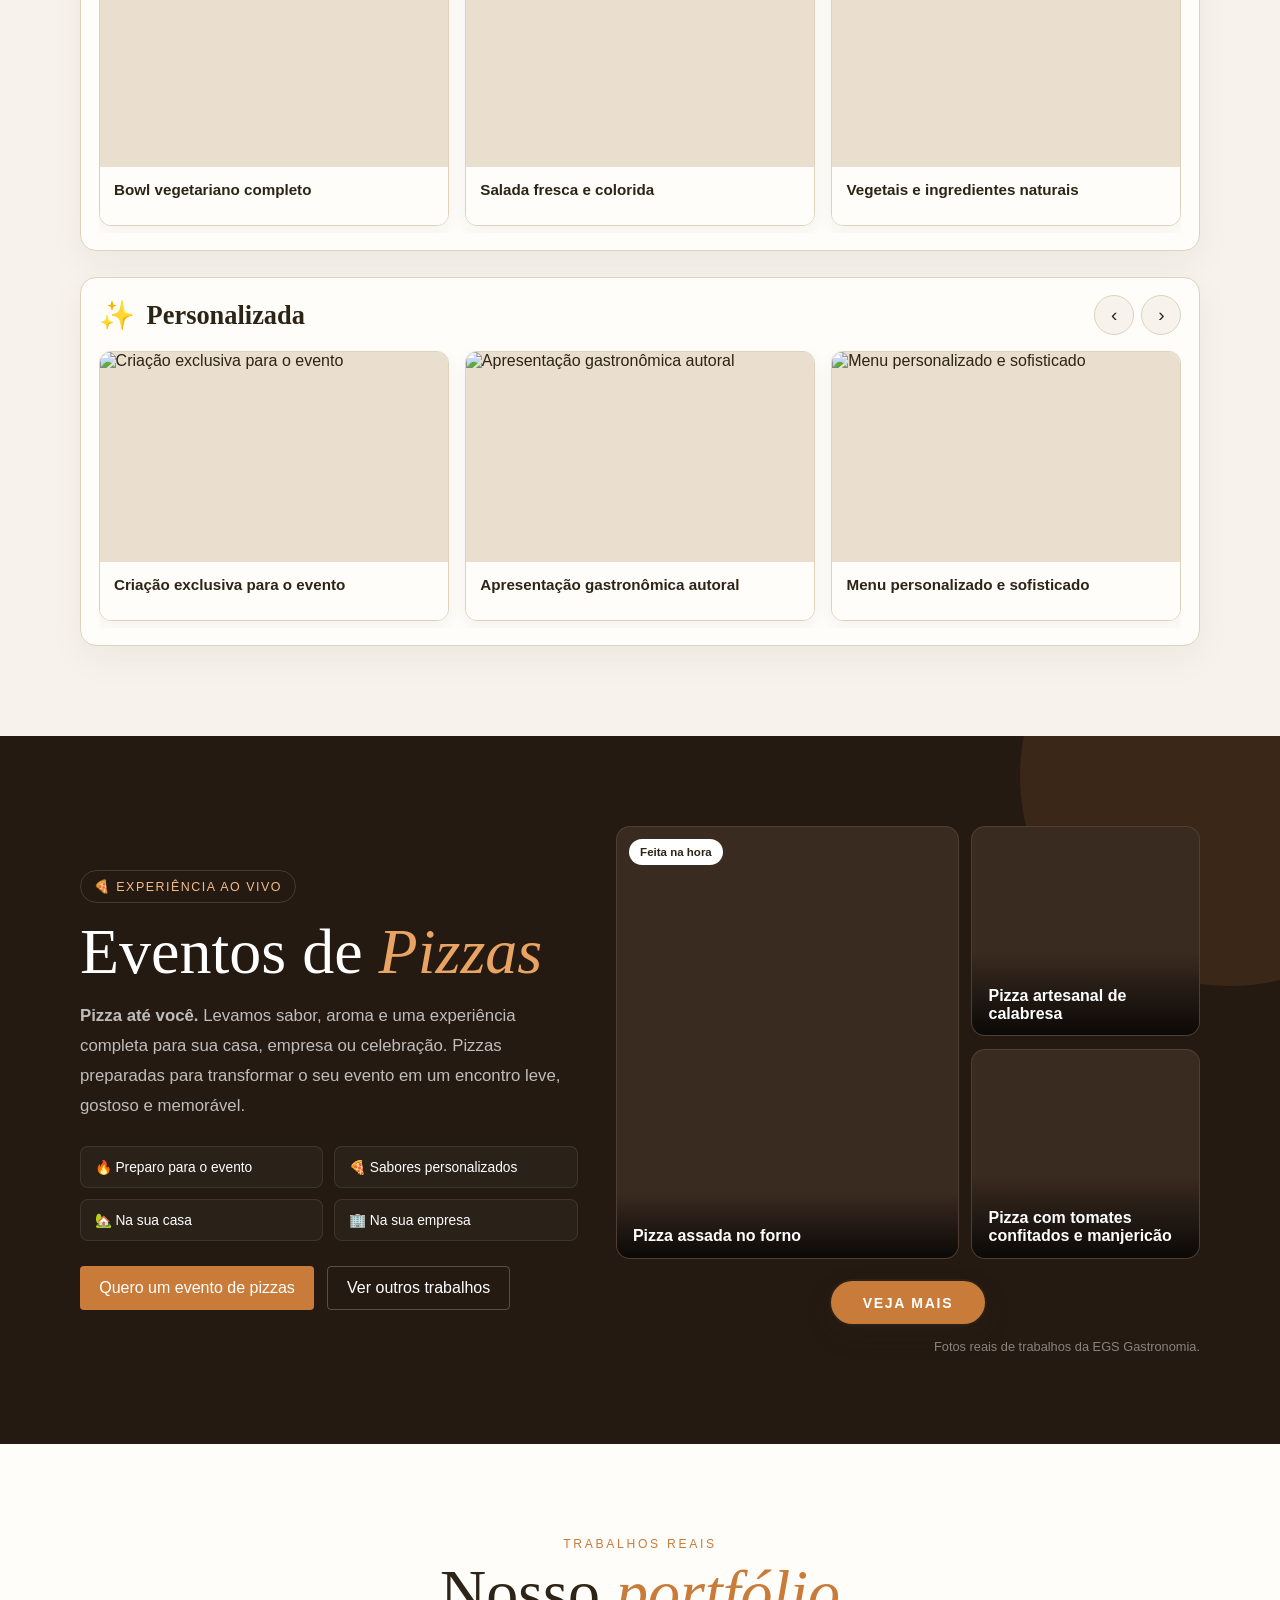
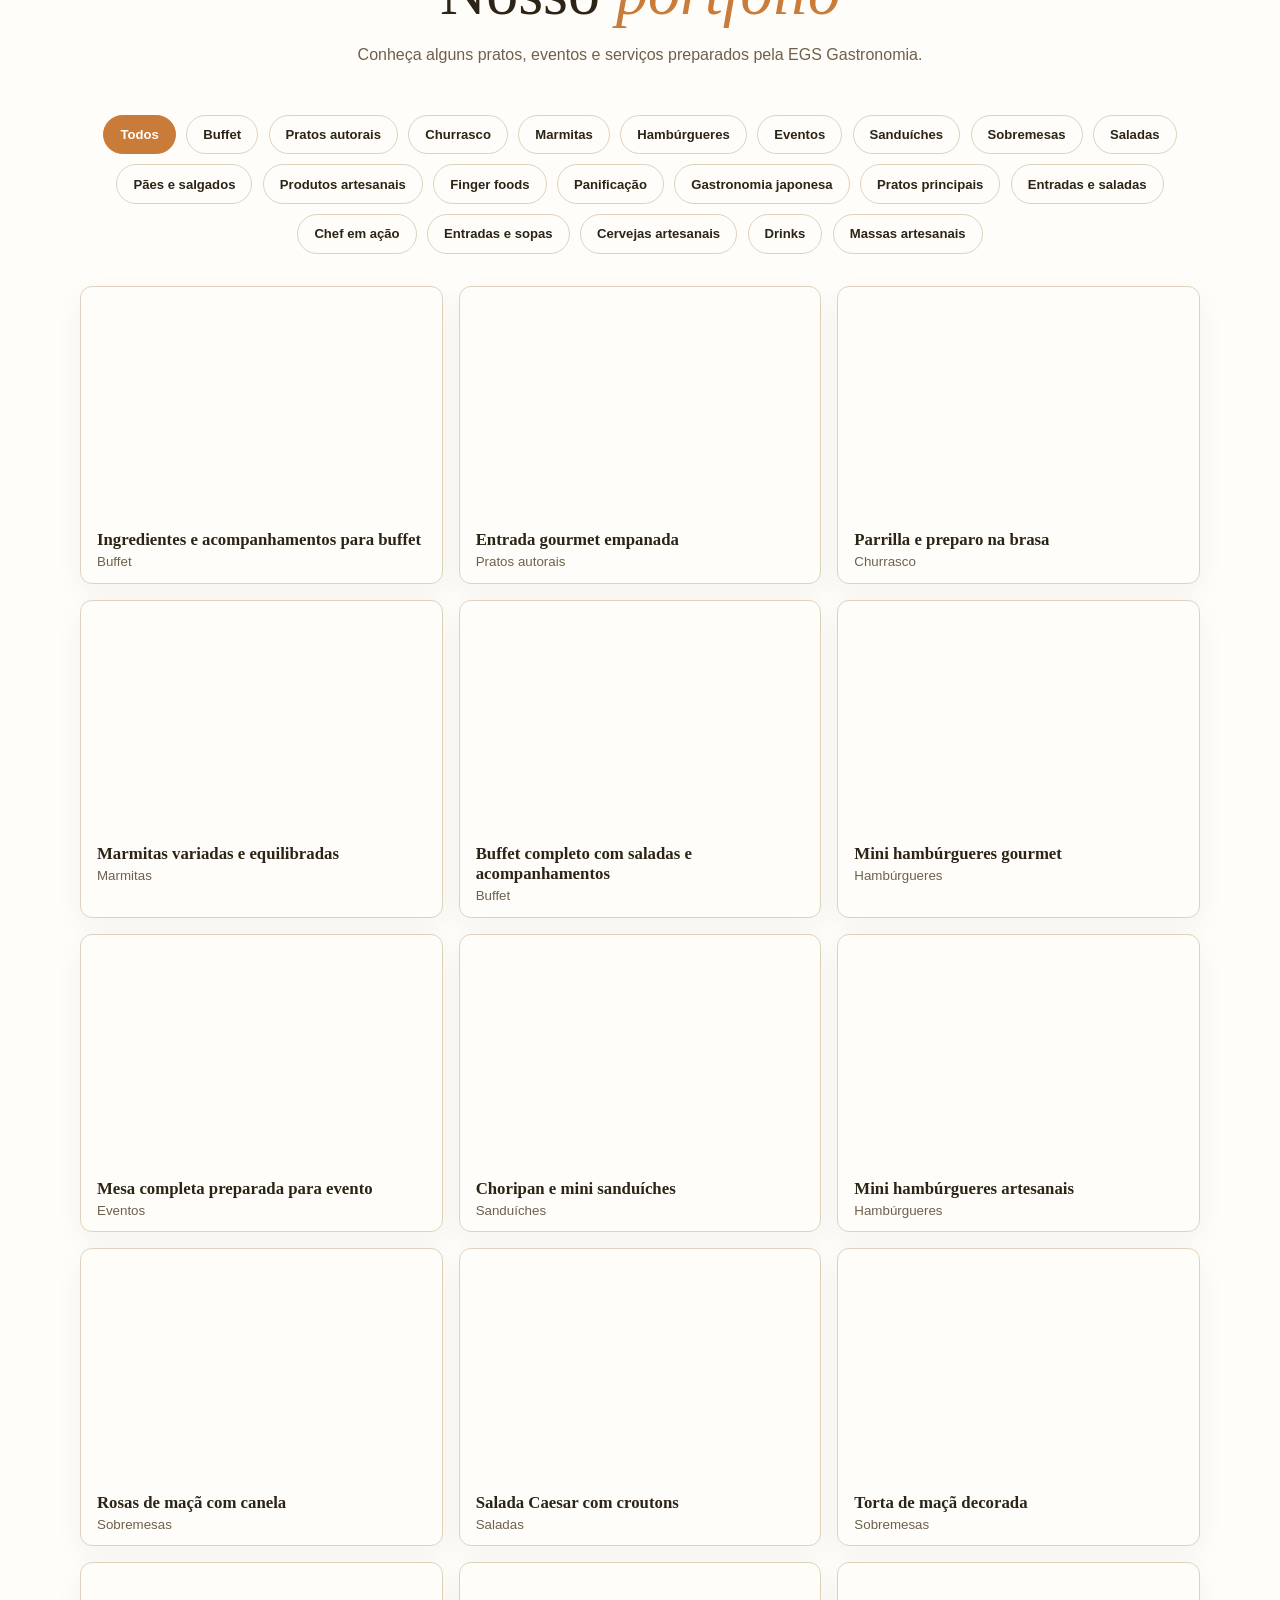
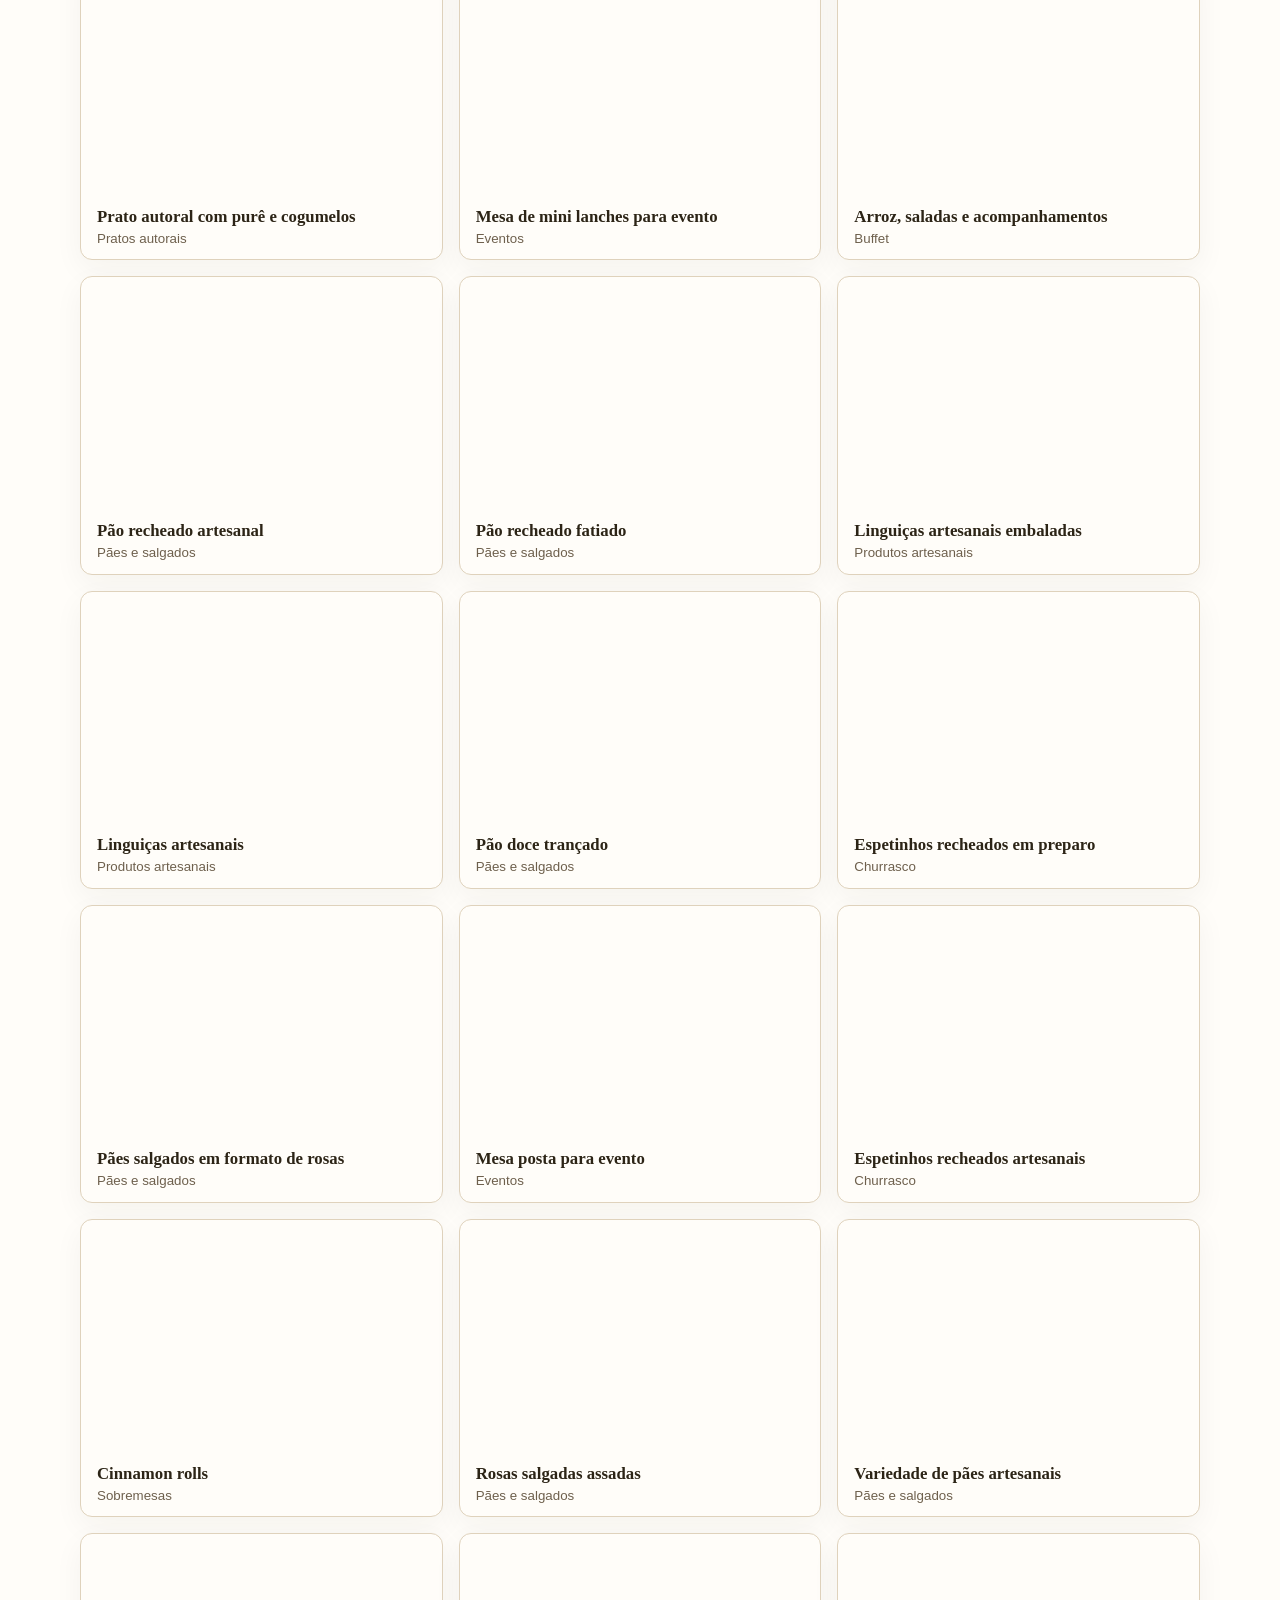
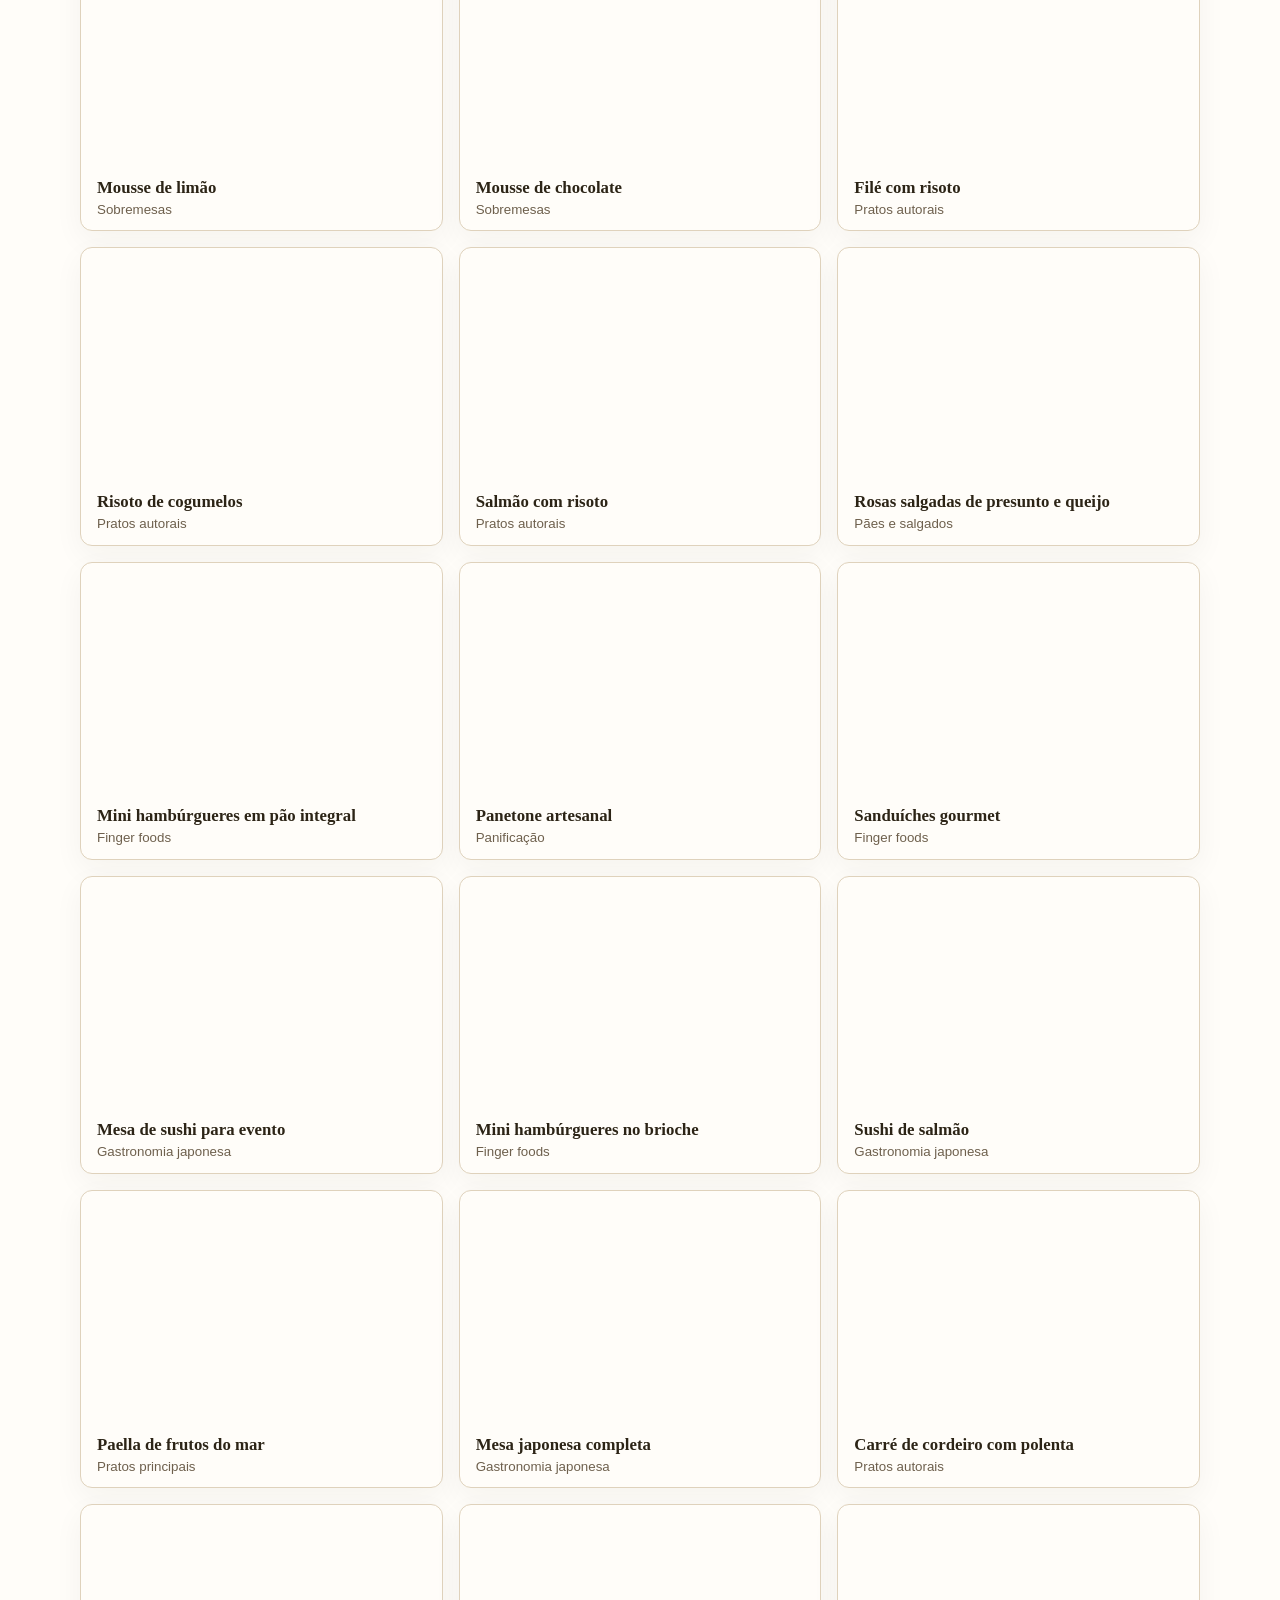
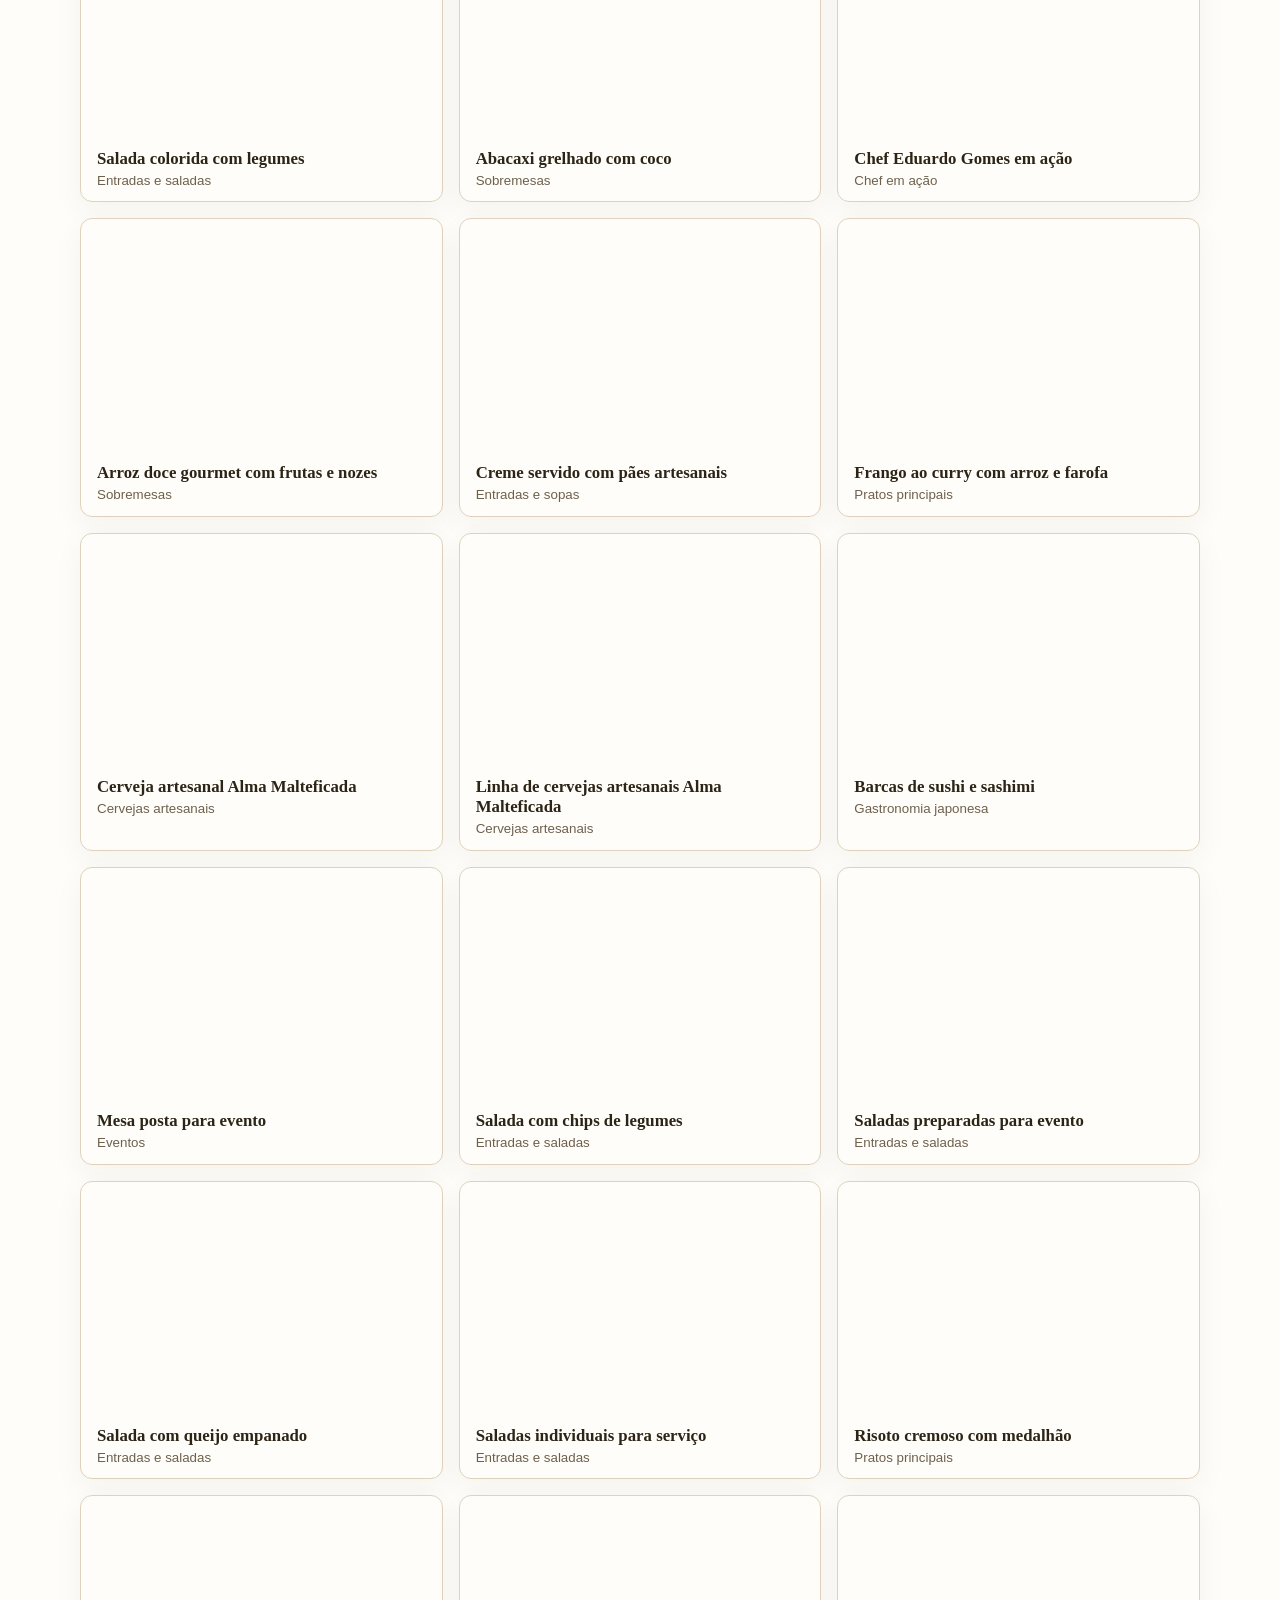
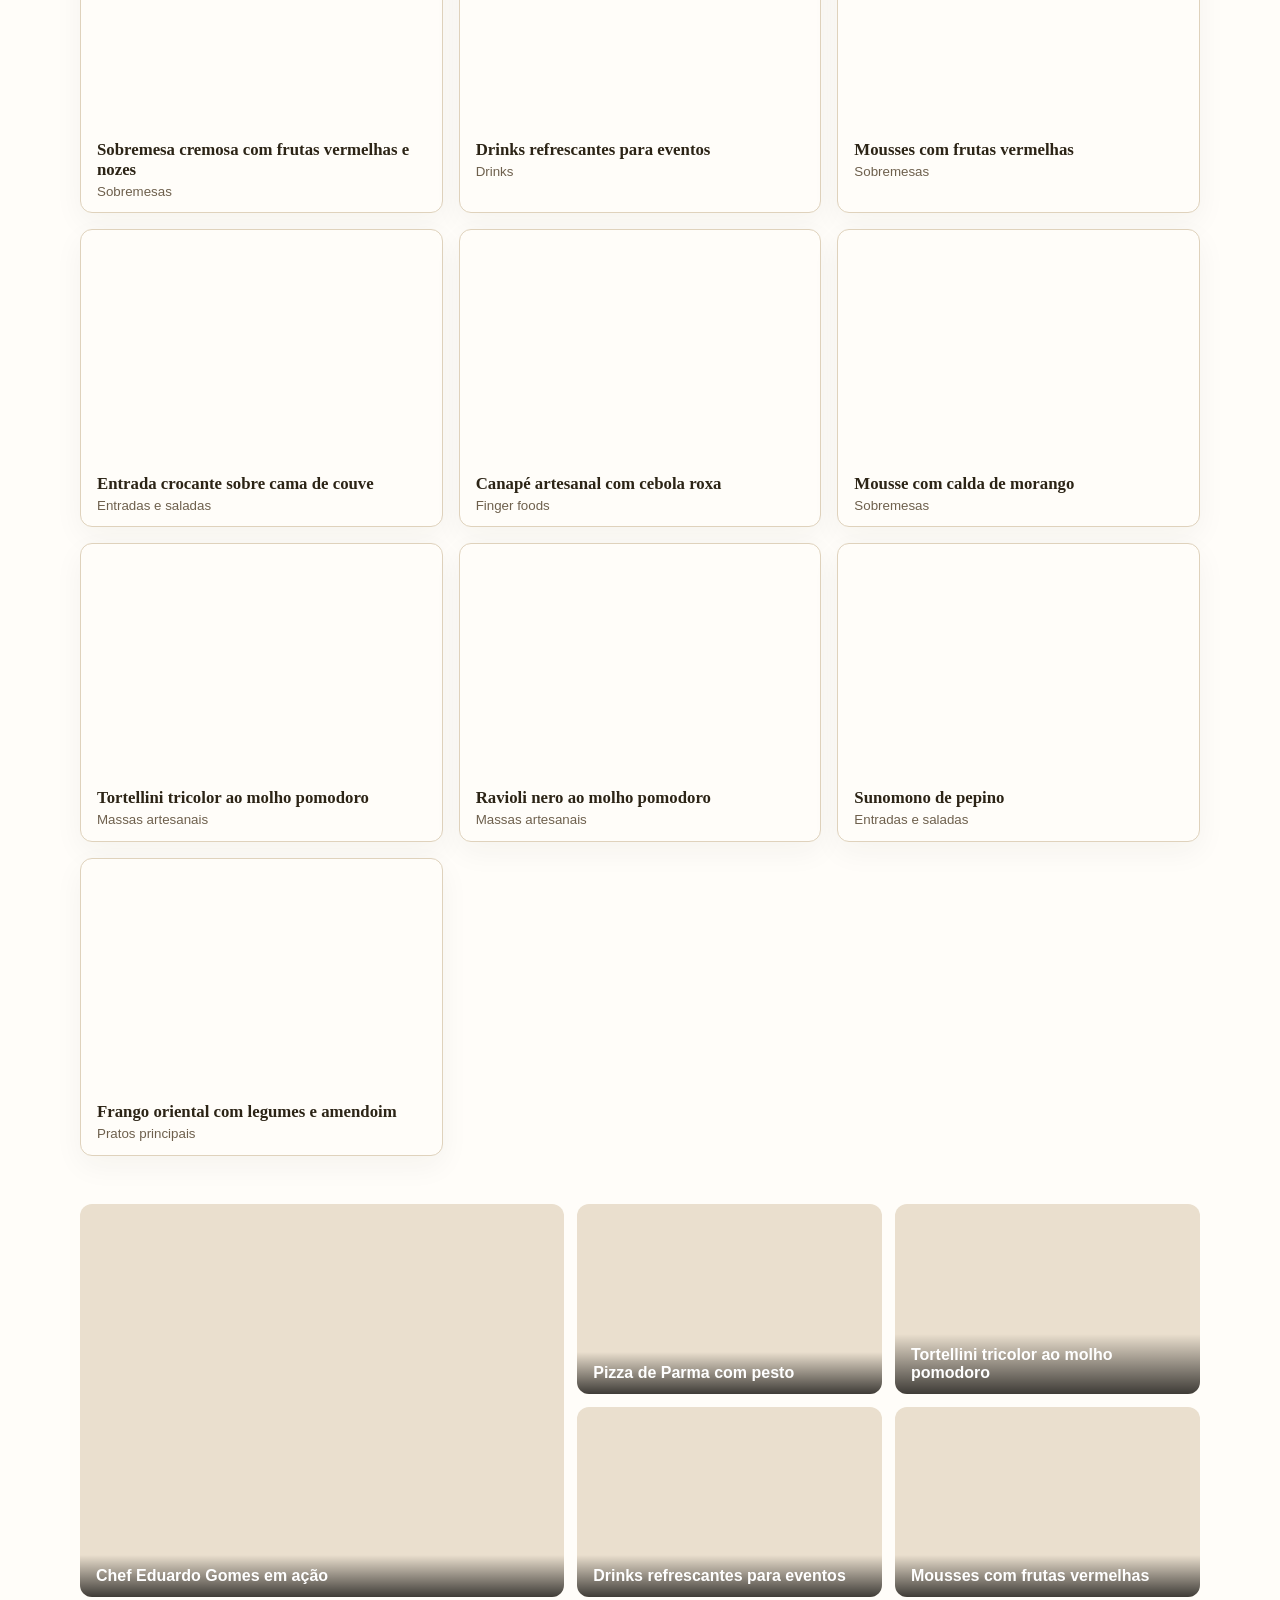
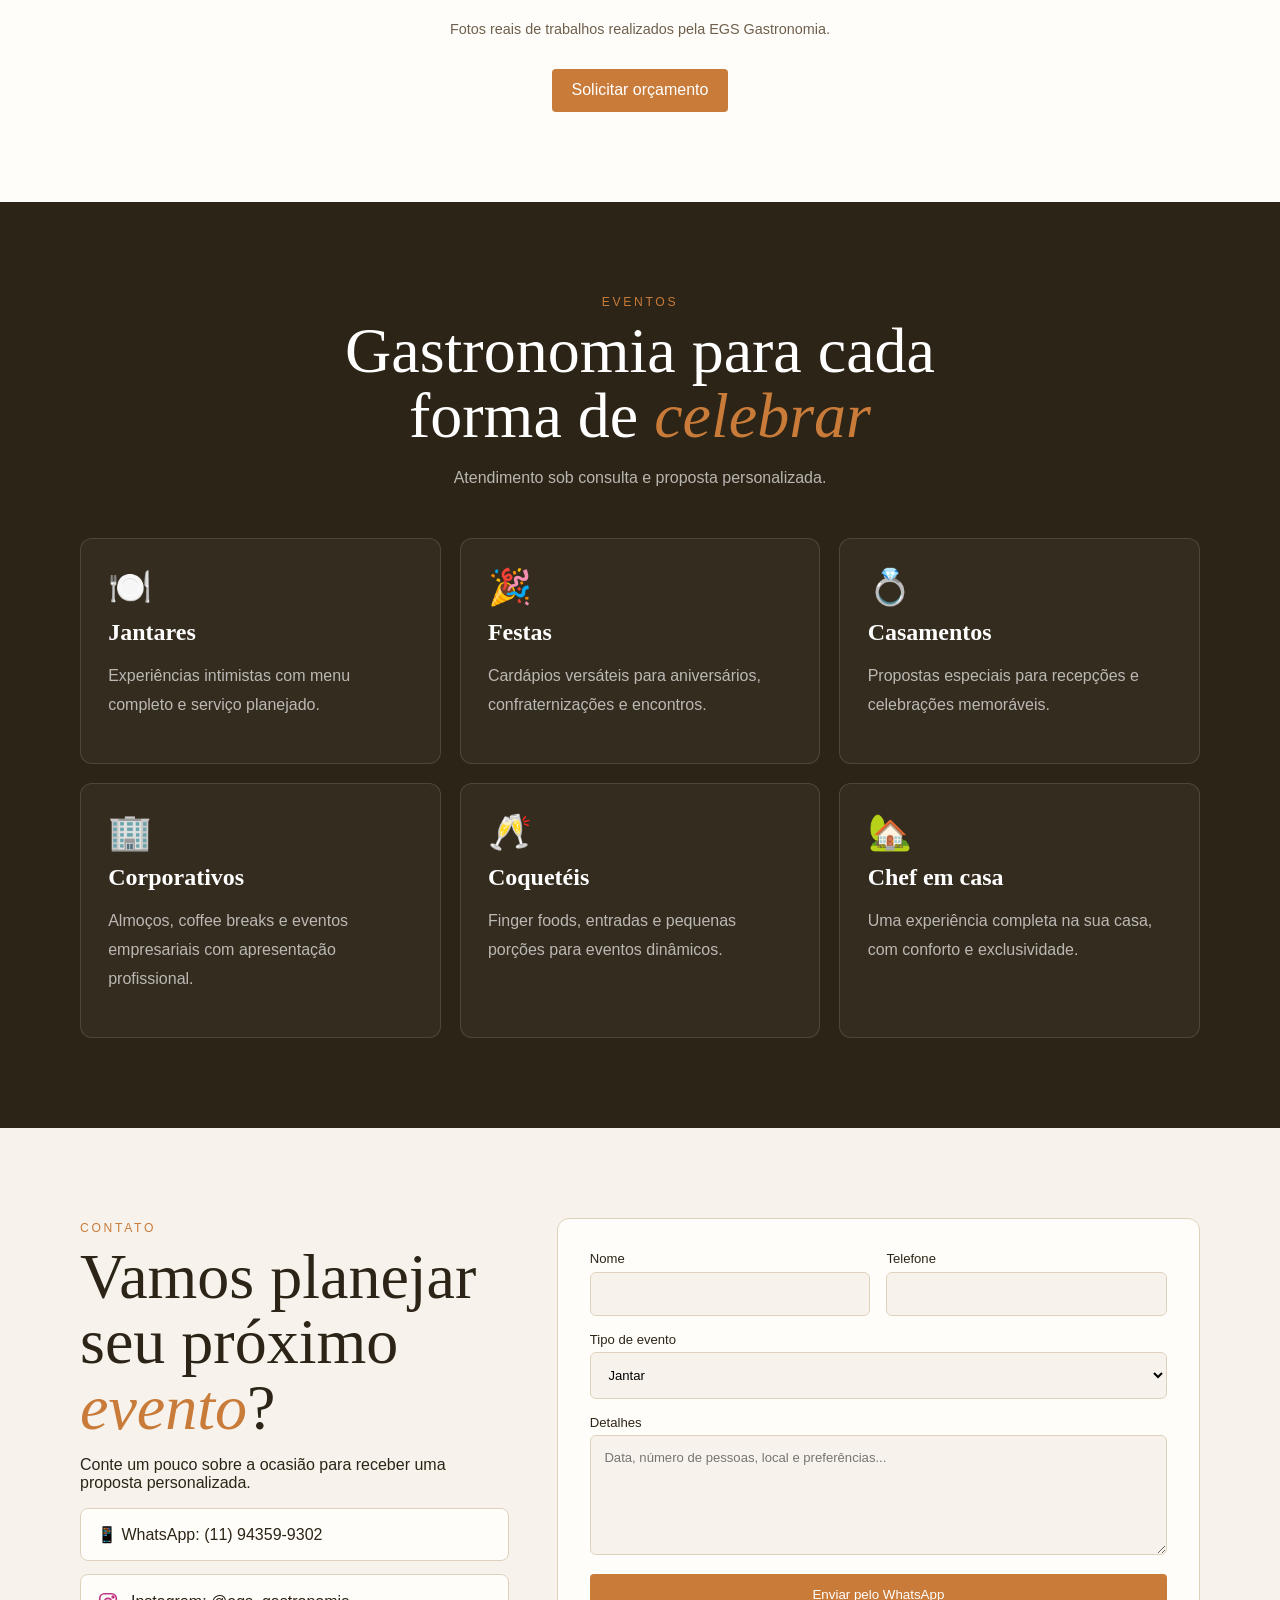
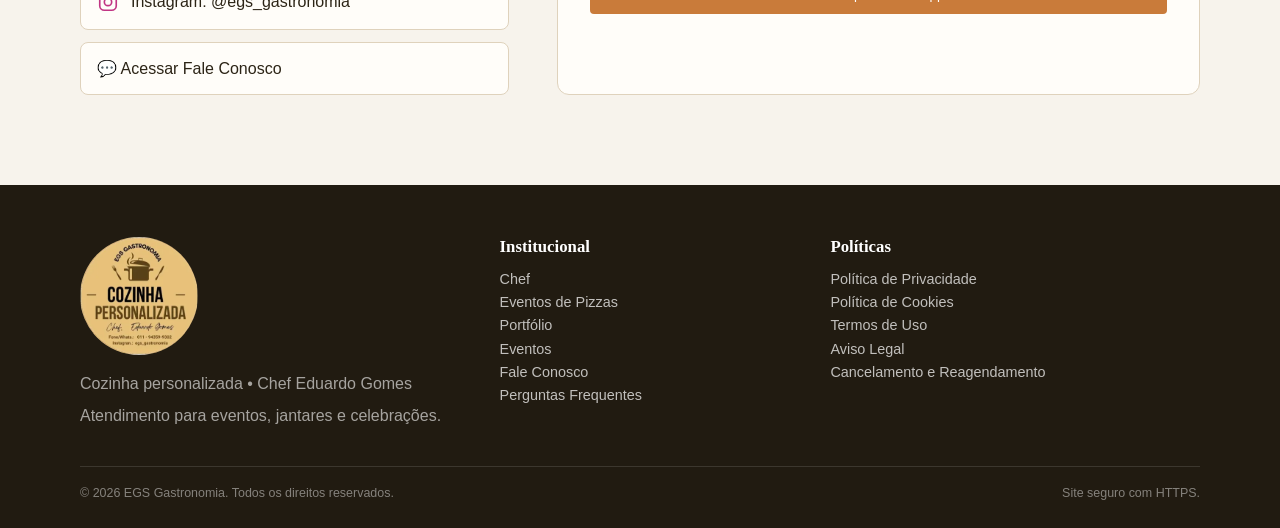
==== commit 3a5b6446: "Carrega retrato nítido do chef e atualiza cache" ====
--- a/index.html
+++ b/index.html
@@ -24,6 +24,7 @@
   <link rel="stylesheet" href="assets/css/styles.css?v=20260728-1">
   <link rel="stylesheet" href="assets/css/gallery.css?v=20260727-2">
   <link rel="stylesheet" href="assets/css/gallery-fixes.css?v=20260727-1">
+  <link rel="stylesheet" href="assets/css/chef-photo-enhanced.css?v=20260728-1">
   <script src="assets/js/app.js?v=20260728-3" defer></script>
   <script src="assets/js/gallery-fixes.js?v=20260728-5" defer></script>
 </head>
--- a/assets/css/chef-photo-enhanced.css
+++ b/assets/css/chef-photo-enhanced.css
@@ -0,0 +1 @@
+.portrait{background-image:url('../img/chef/chef-eduardo-retrato-nitido.jpg')!important;background-position:center 24%!important;background-size:cover!important;image-rendering:auto}
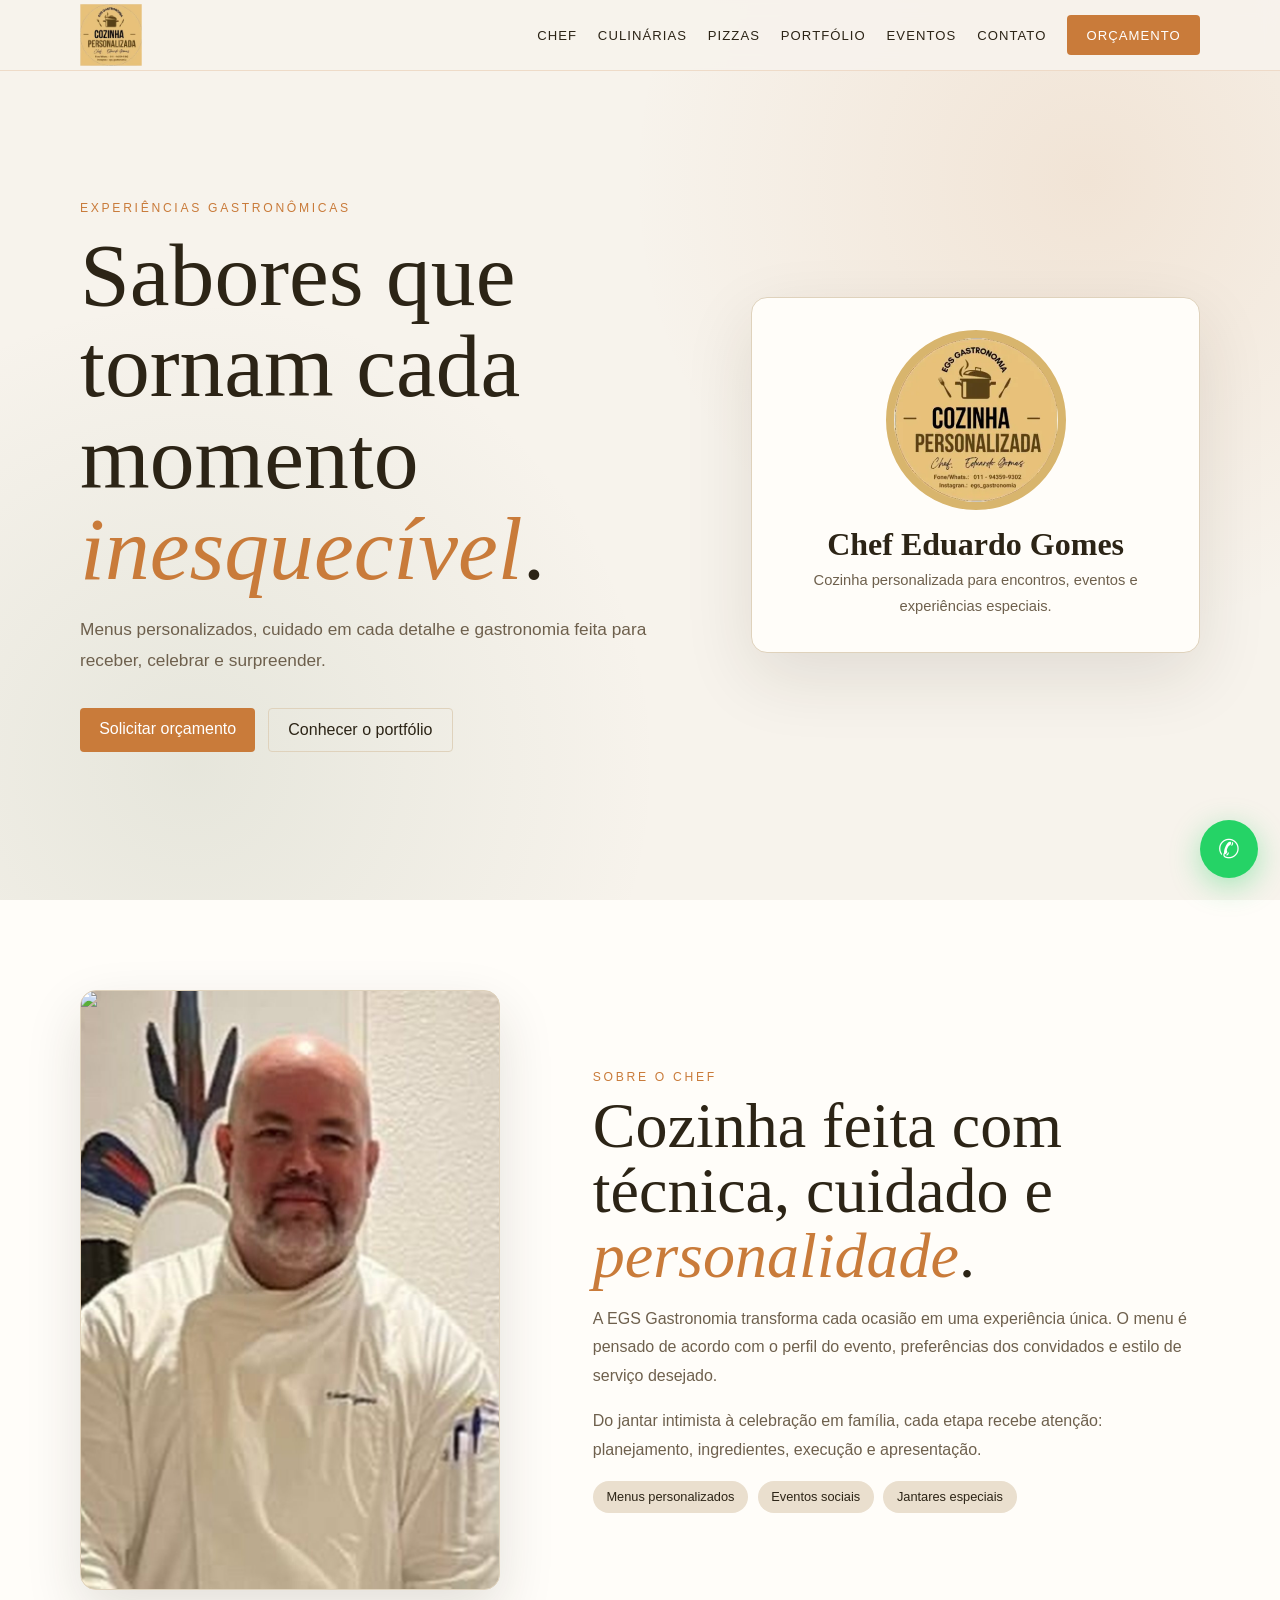
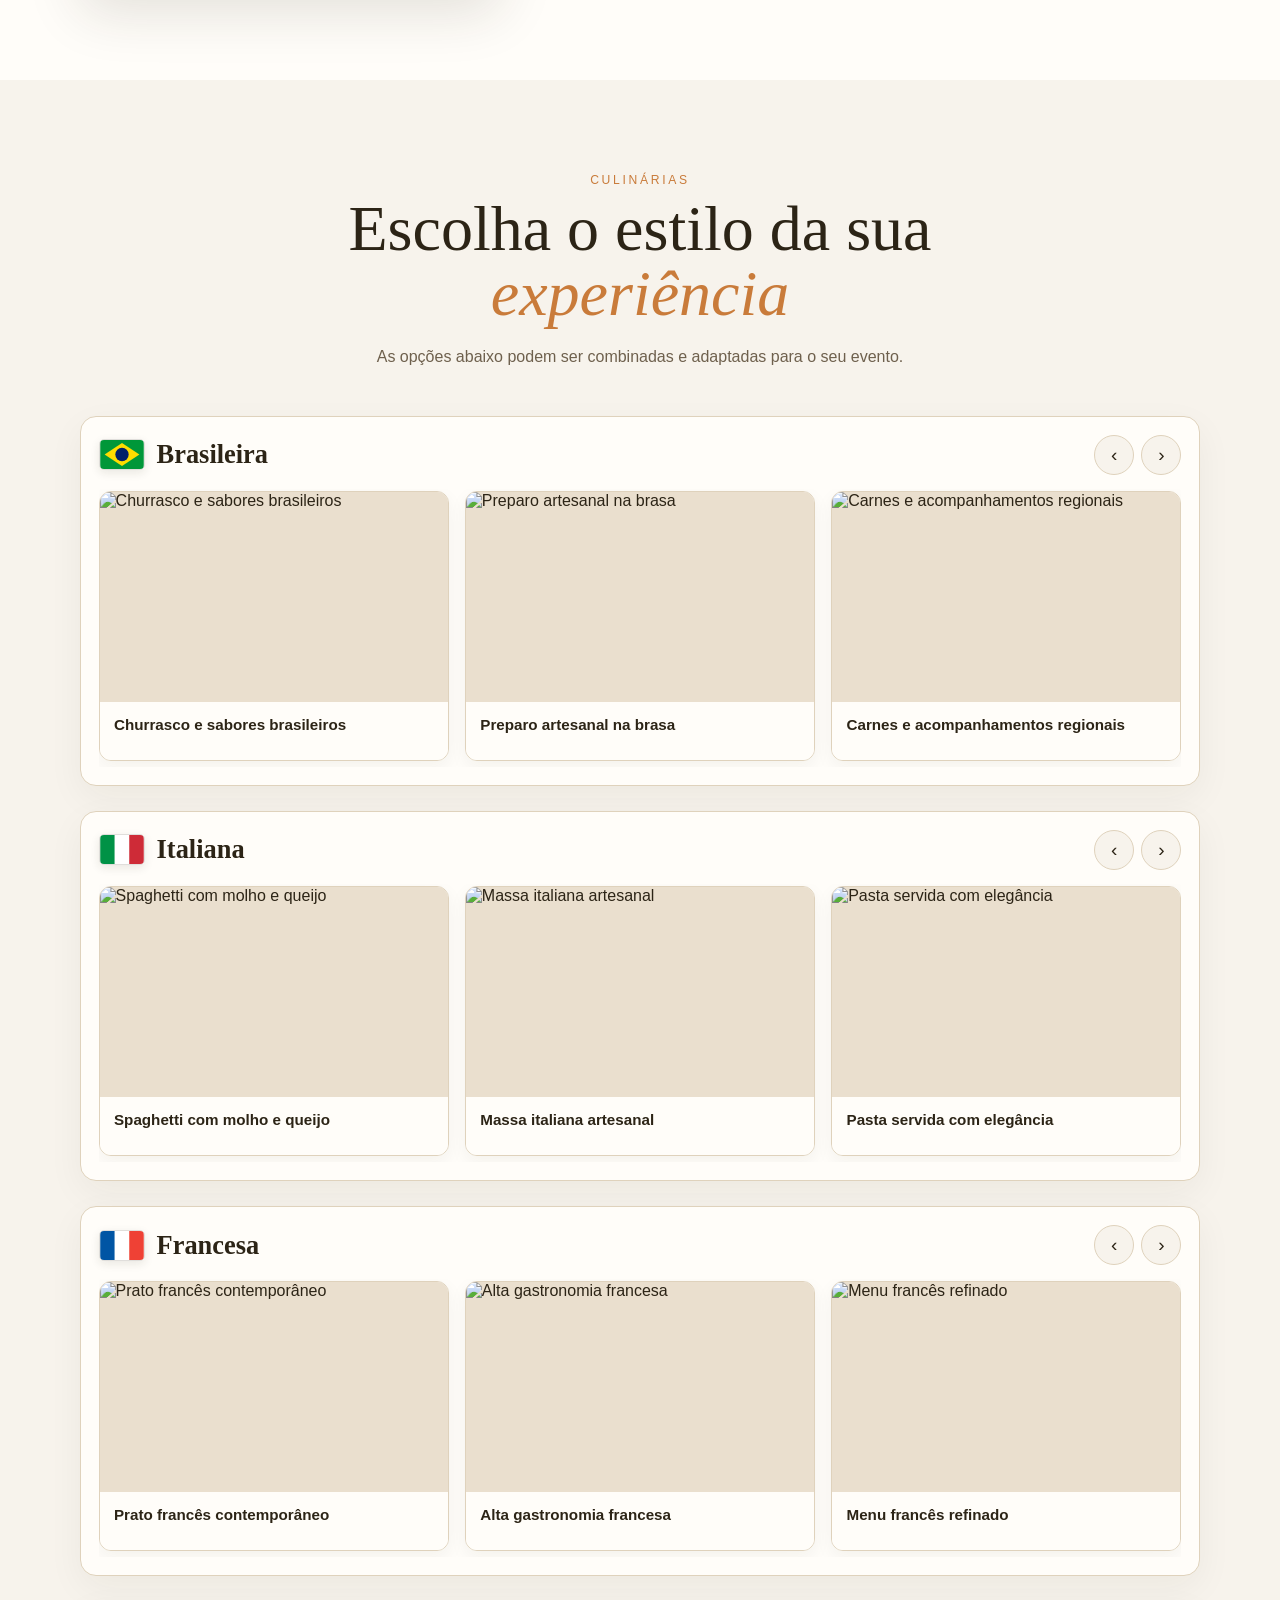
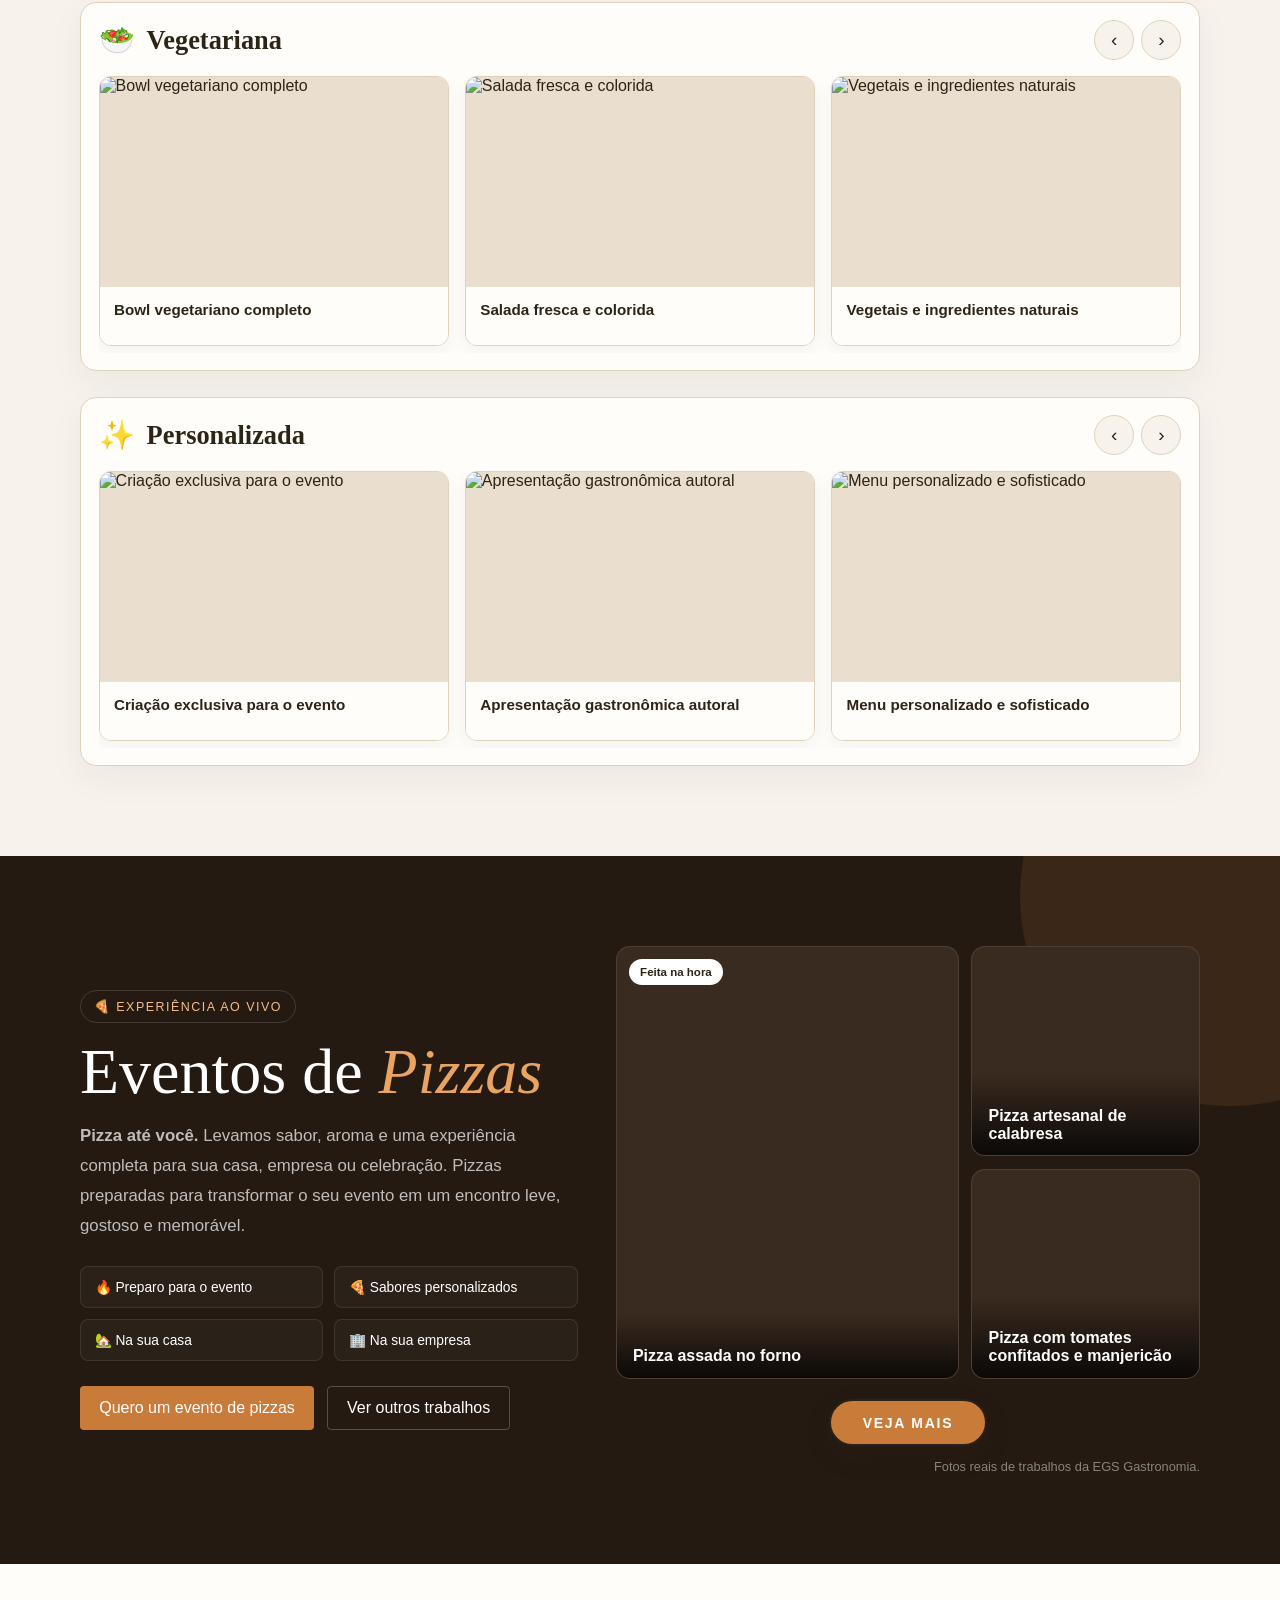
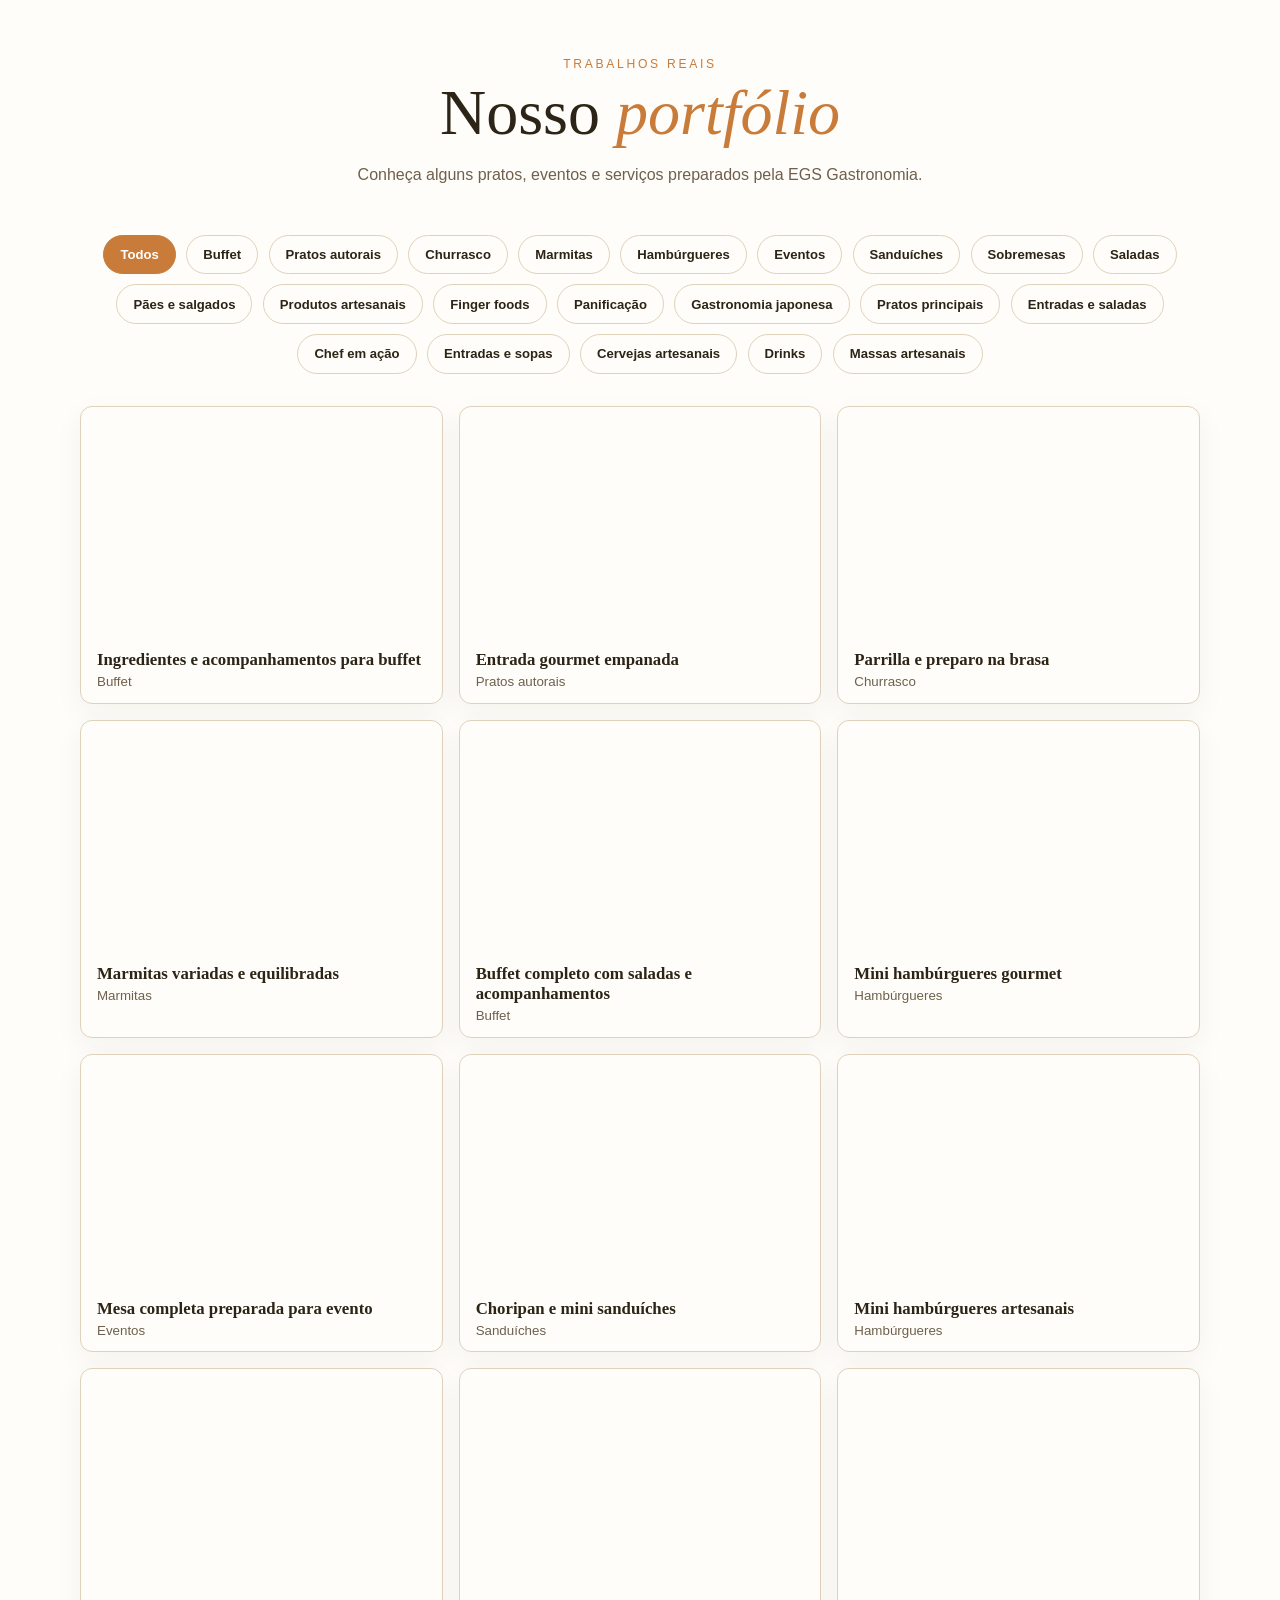
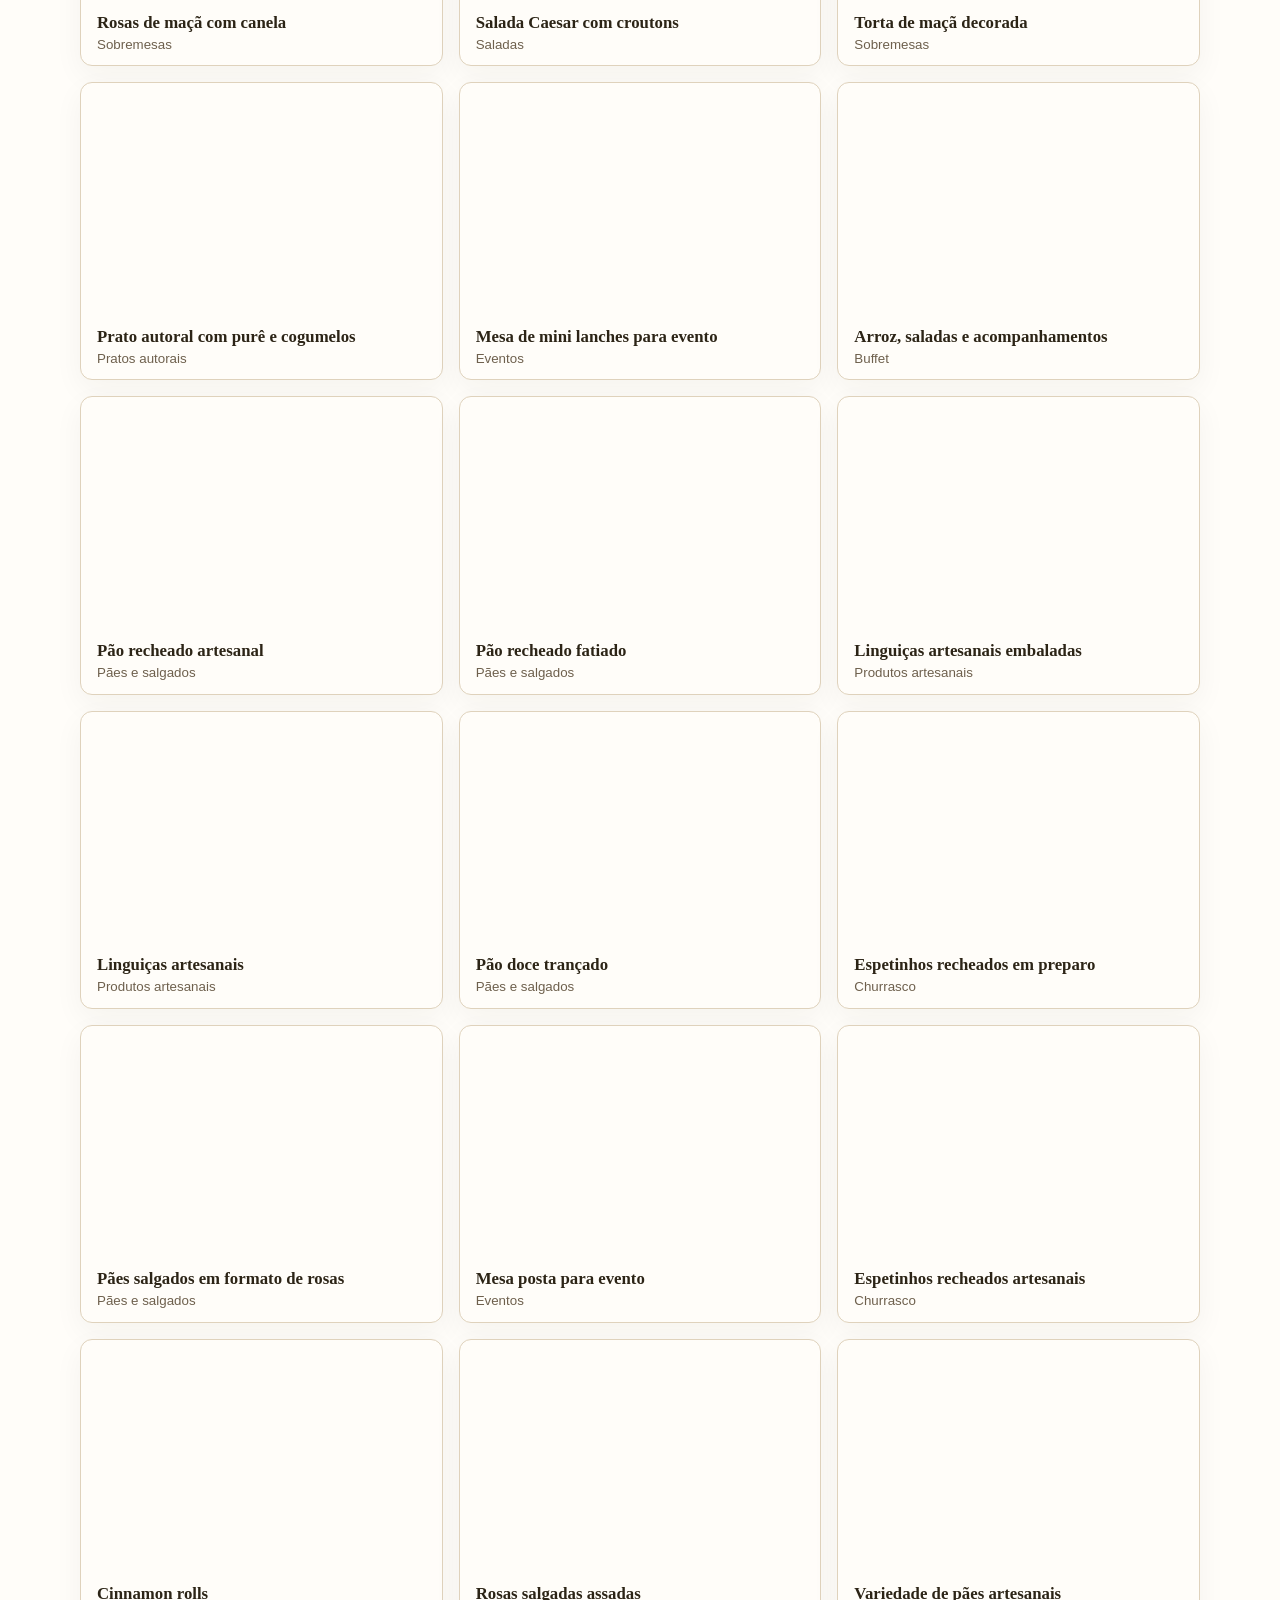
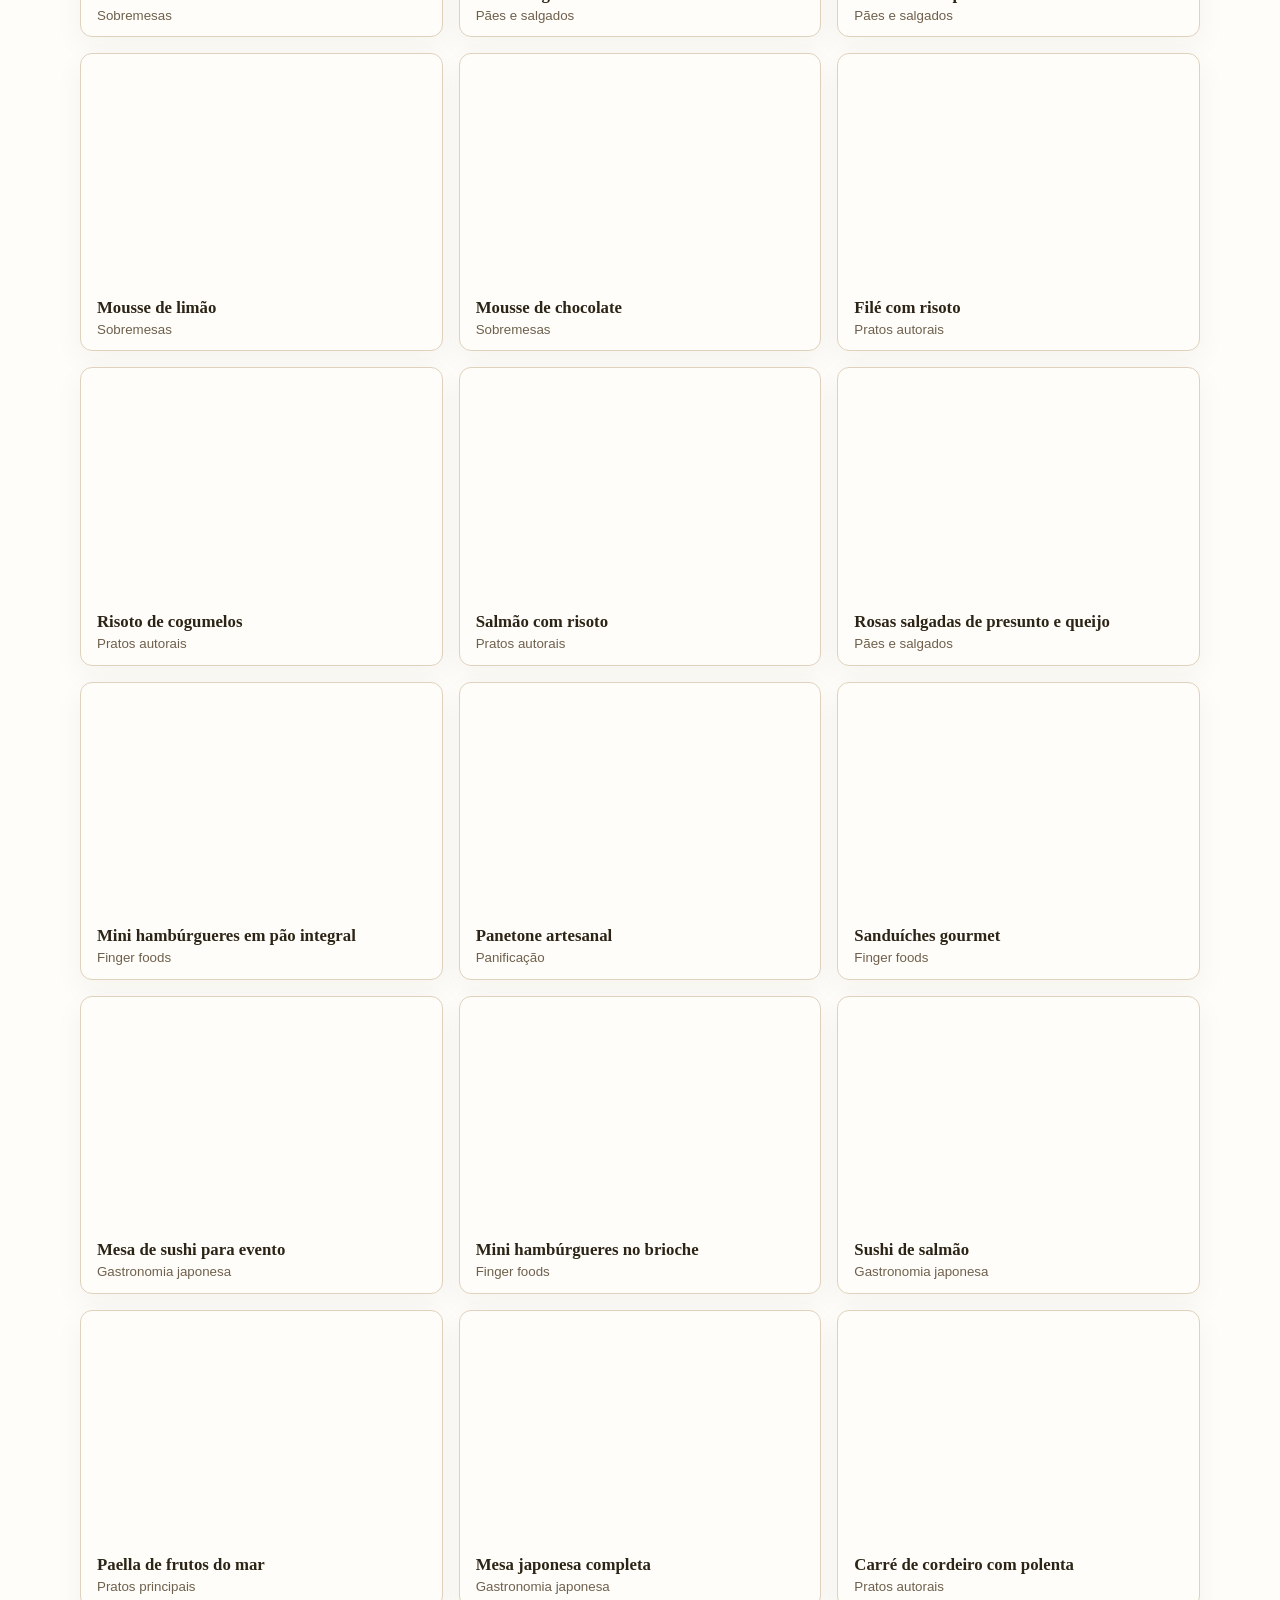
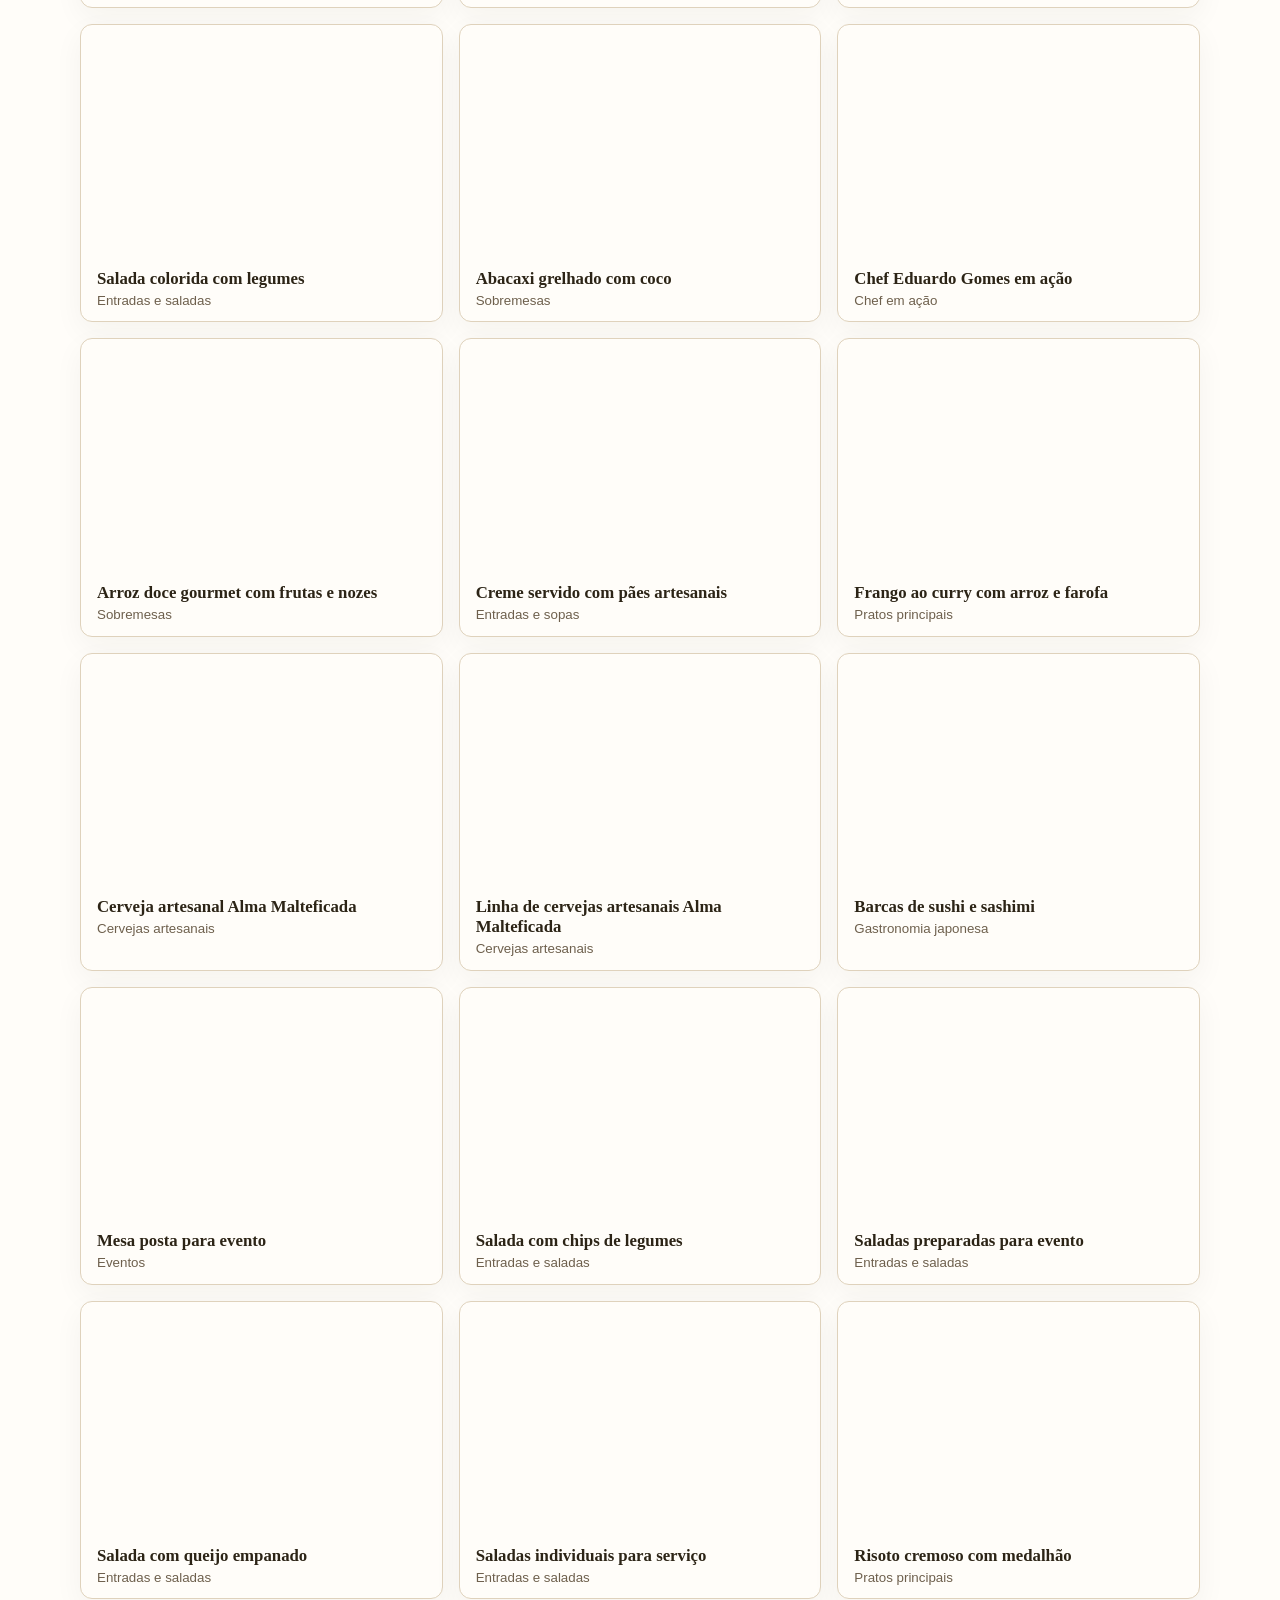
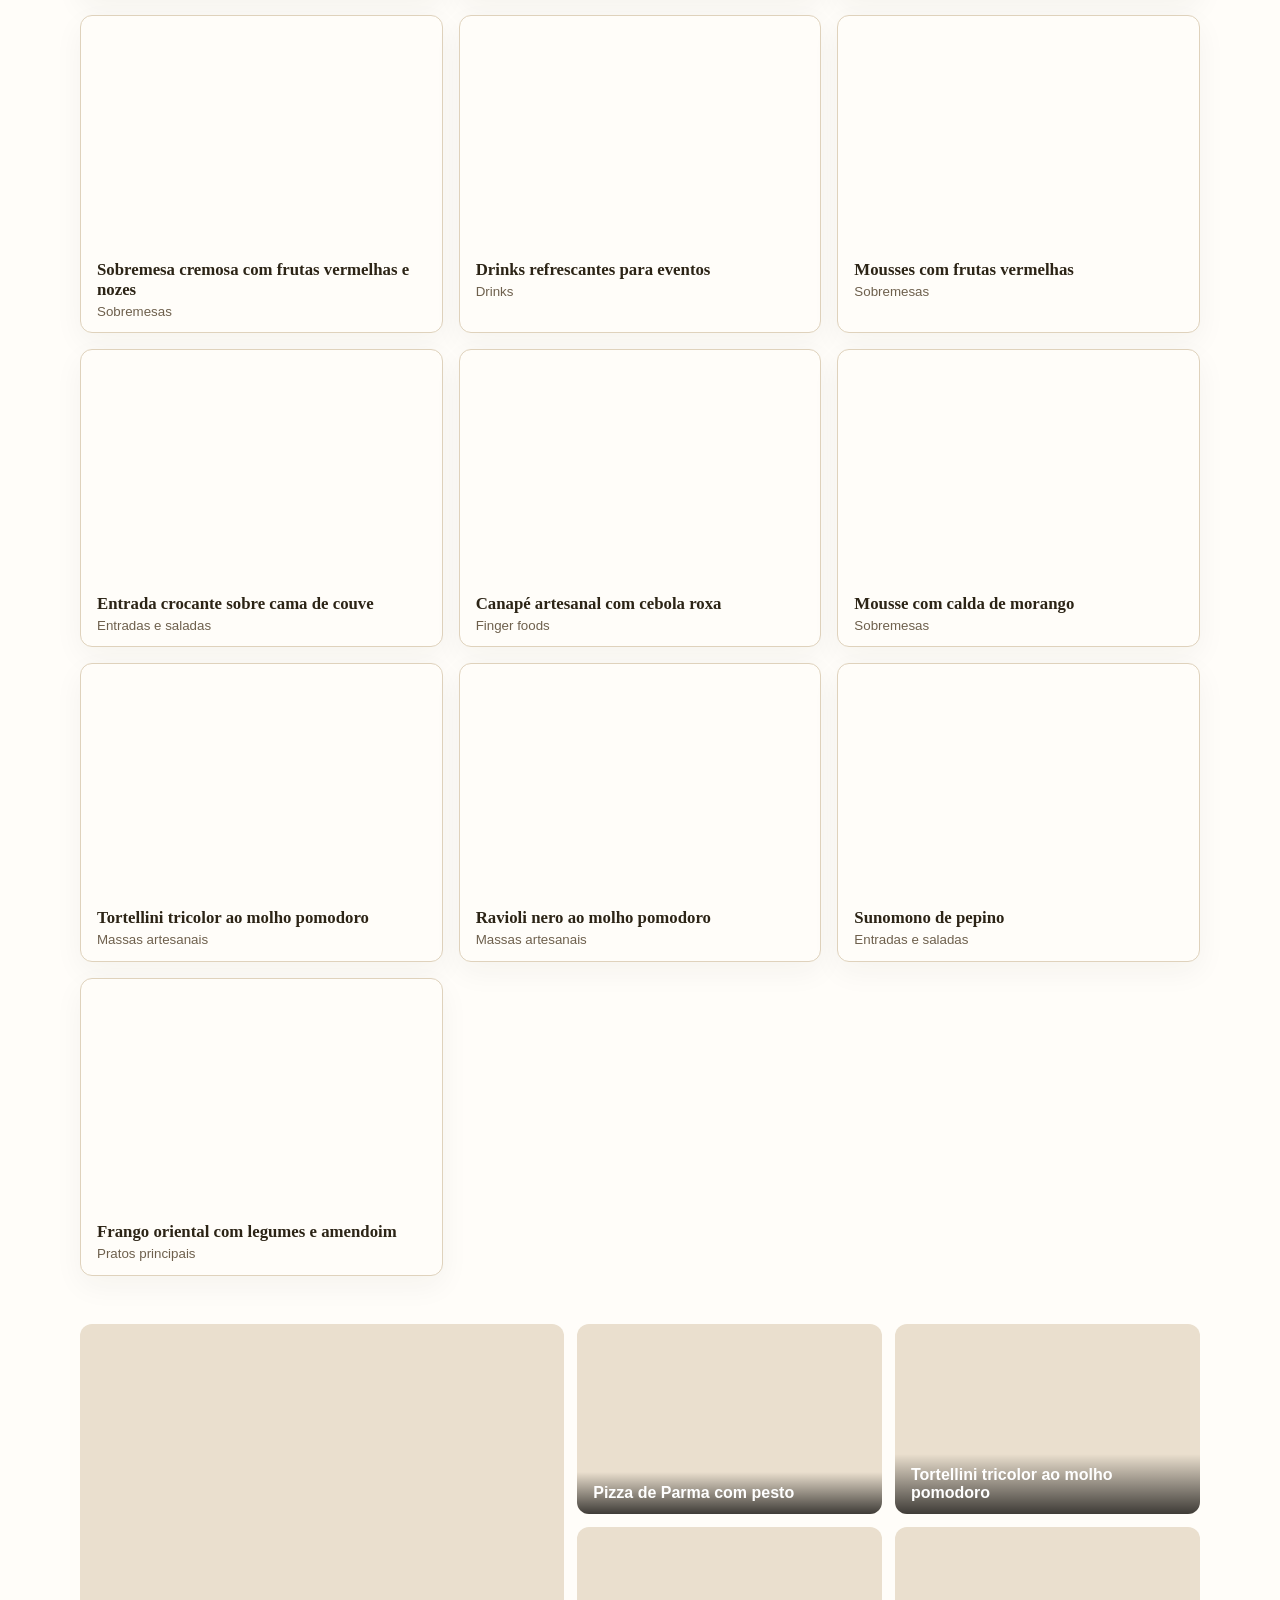
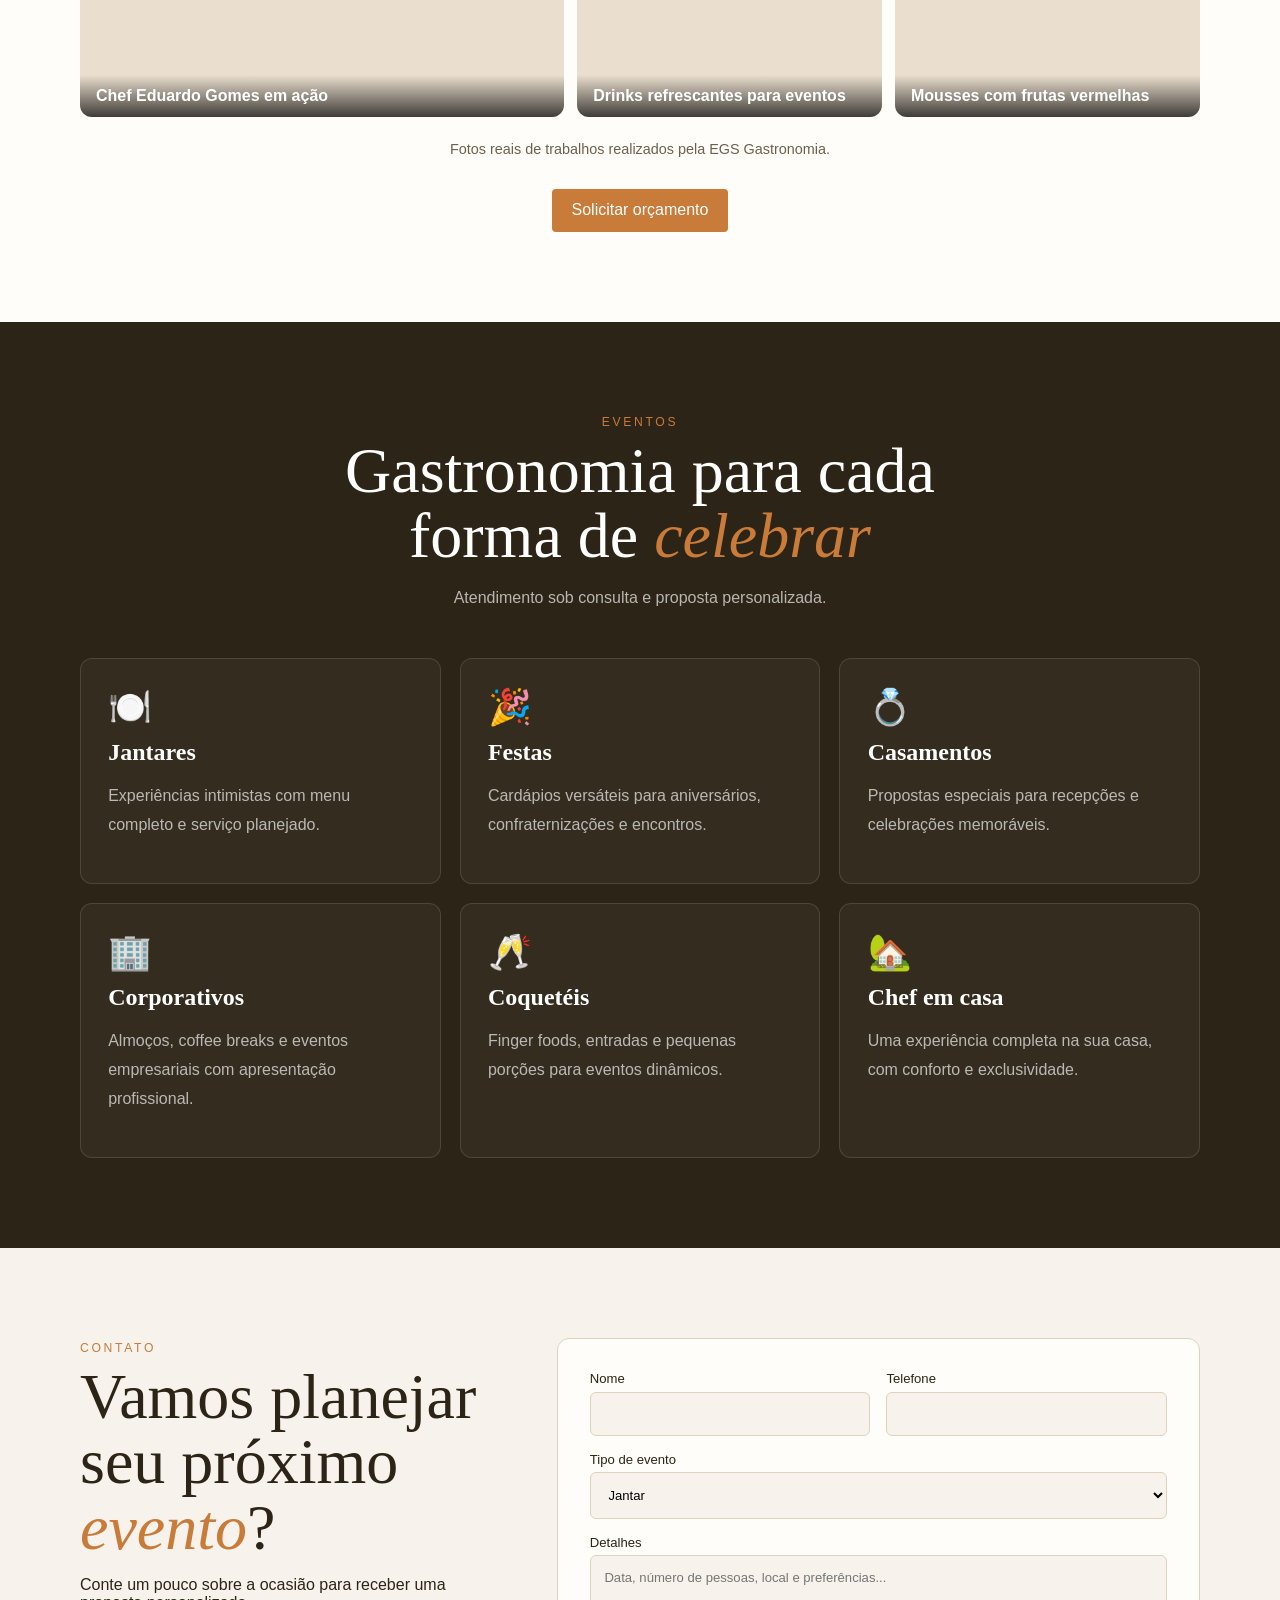
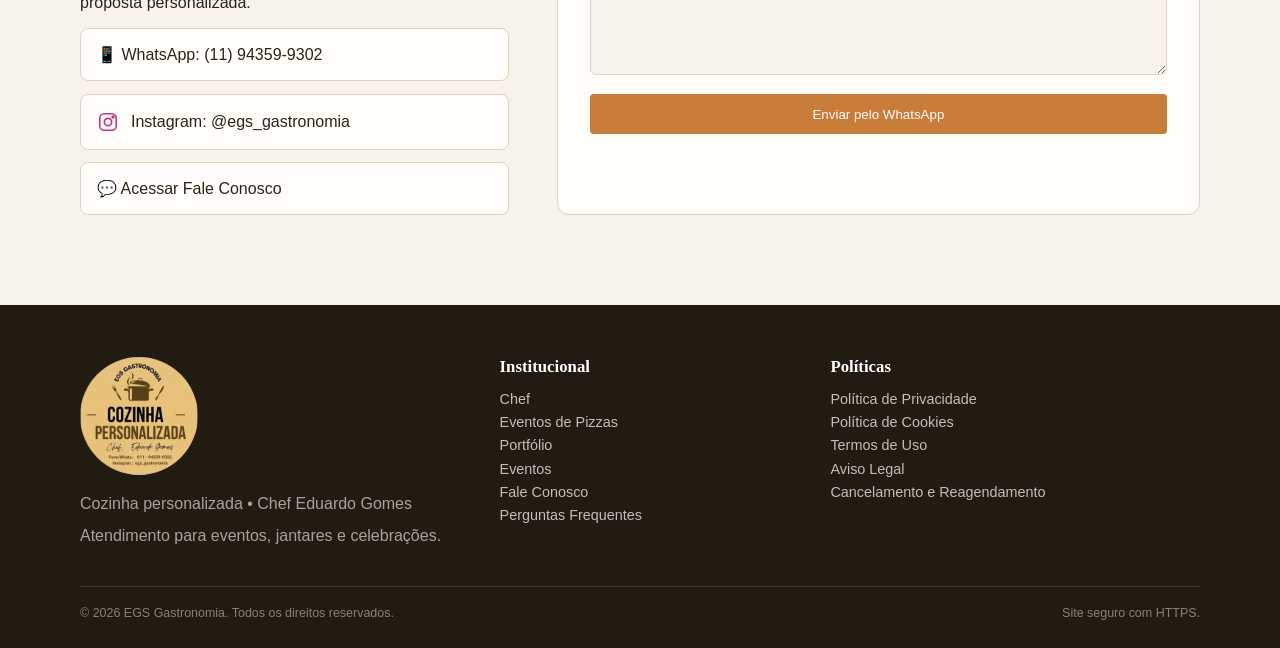
==== commit 3adbcb32: "Corrige exibição da foto do chef usando elemento img" ====
--- a/index.html
+++ b/index.html
@@ -24,7 +24,7 @@
   <link rel="stylesheet" href="assets/css/styles.css?v=20260728-1">
   <link rel="stylesheet" href="assets/css/gallery.css?v=20260727-2">
   <link rel="stylesheet" href="assets/css/gallery-fixes.css?v=20260727-1">
-  <link rel="stylesheet" href="assets/css/chef-photo-enhanced.css?v=20260728-1">
+  <link rel="stylesheet" href="assets/css/chef-photo-enhanced.css?v=20260728-3">
   <script src="assets/js/app.js?v=20260728-3" defer></script>
   <script src="assets/js/gallery-fixes.js?v=20260728-5" defer></script>
 </head>
@@ -32,7 +32,7 @@
 <header class="nav"><div class="wrap"><a class="brand" href="#inicio" aria-label="EGS Gastronomia — início">EGS <span>Gastronomia</span></a><button class="menu" type="button" aria-label="Abrir menu" aria-expanded="false" aria-controls="menu-principal">☰</button><nav class="links" id="menu-principal" aria-label="Navegação principal"><a href="#sobre">Chef</a><a href="#culinarias">Culinárias</a><a href="#pizzas">Pizzas</a><a href="#portfolio">Portfólio</a><a href="#eventos">Eventos</a><a href="#contato">Contato</a><a class="cta" href="#contato">Orçamento</a></nav></div></header>
 <main>
 <section id="inicio" class="hero"><div class="wrap hero-grid"><div><span class="eyebrow">Experiências gastronômicas</span><h1>Sabores que tornam cada momento <em>inesquecível</em>.</h1><p>Menus personalizados, cuidado em cada detalhe e gastronomia feita para receber, celebrar e surpreender.</p><div class="buttons"><a class="btn" href="#contato">Solicitar orçamento</a><a class="ghost" href="#portfolio">Conhecer o portfólio</a></div></div><div class="hero-card"><div class="hero-mark" aria-label="Logo da EGS Gastronomia">EGS</div><h2>Chef Eduardo Gomes</h2><p>Cozinha personalizada para encontros, eventos e experiências especiais.</p></div></div></section>
-<section id="sobre" class="section paper"><div class="wrap about"><div class="portrait" role="img" aria-label="Chef Eduardo Gomes"></div><div><span class="eyebrow">Sobre o chef</span><h2 class="title">Cozinha feita com técnica, cuidado e <em>personalidade</em>.</h2><p>A EGS Gastronomia transforma cada ocasião em uma experiência única. O menu é pensado de acordo com o perfil do evento, preferências dos convidados e estilo de serviço desejado.</p><p>Do jantar intimista à celebração em família, cada etapa recebe atenção: planejamento, ingredientes, execução e apresentação.</p><div class="chips"><span class="chip">Menus personalizados</span><span class="chip">Eventos sociais</span><span class="chip">Jantares especiais</span></div></div></div></section>
+<section id="sobre" class="section paper"><div class="wrap about"><img class="portrait" src="assets/img/chef/chef-eduardo-retrato-nitido.jpg?v=20260728-3" alt="Chef Eduardo Gomes" width="420" height="600"><div><span class="eyebrow">Sobre o chef</span><h2 class="title">Cozinha feita com técnica, cuidado e <em>personalidade</em>.</h2><p>A EGS Gastronomia transforma cada ocasião em uma experiência única. O menu é pensado de acordo com o perfil do evento, preferências dos convidados e estilo de serviço desejado.</p><p>Do jantar intimista à celebração em família, cada etapa recebe atenção: planejamento, ingredientes, execução e apresentação.</p><div class="chips"><span class="chip">Menus personalizados</span><span class="chip">Eventos sociais</span><span class="chip">Jantares especiais</span></div></div></div></section>
 <section id="culinarias" class="section"><div class="wrap"><div class="head"><span class="eyebrow">Culinárias</span><h2 class="title">Escolha o estilo da sua <em>experiência</em></h2><p>As opções abaixo podem ser combinadas e adaptadas para o seu evento.</p></div><div class="grid"><article class="card"><span class="flag-icon" aria-hidden="true"><svg viewBox="0 0 30 20"><rect width="30" height="20" fill="#009739"/><polygon points="15,2 27,10 15,18 3,10" fill="#FEDD00"/><circle cx="15" cy="10" r="4.6" fill="#012169"/></svg></span><b>Brasileira</b><p>Sabores afetivos, ingredientes regionais e releituras contemporâneas.</p></article><article class="card"><span class="flag-icon" aria-hidden="true"><svg viewBox="0 0 30 20"><rect width="10" height="20" fill="#009246"/><rect x="10" width="10" height="20" fill="#fff"/><rect x="20" width="10" height="20" fill="#CE2B37"/></svg></span><b>Italiana</b><p>Massas, risotos, molhos artesanais e menus de inspiração mediterrânea.</p></article><article class="card"><span class="flag-icon" aria-hidden="true"><svg viewBox="0 0 30 20"><rect width="10" height="20" fill="#0055A4"/><rect x="10" width="10" height="20" fill="#fff"/><rect x="20" width="10" height="20" fill="#EF4135"/></svg></span><b>Francesa</b><p>Técnica, elegância e apresentações refinadas para ocasiões especiais.</p></article><article class="card"><span class="icon" aria-hidden="true">🥗</span><b>Vegetariana</b><p>Menus criativos, coloridos e completos, sem abrir mão de sabor.</p></article><article class="card"><span class="icon" aria-hidden="true">✨</span><b>Personalizada</b><p>Uma proposta exclusiva, criada conforme seu gosto, orçamento e ocasião.</p></article></div></div></section>
 <section id="pizzas" class="section pizza-events"><div class="wrap pizza-showcase"><div class="pizza-copy"><span class="pizza-kicker">🍕 Experiência ao vivo</span><h2>Eventos de <em>Pizzas</em></h2><p><strong>Pizza até você.</strong> Levamos sabor, aroma e uma experiência completa para sua casa, empresa ou celebração. Pizzas preparadas para transformar o seu evento em um encontro leve, gostoso e memorável.</p><div class="pizza-benefits"><span>🔥 Preparo para o evento</span><span>🍕 Sabores personalizados</span><span>🏡 Na sua casa</span><span>🏢 Na sua empresa</span></div><div class="pizza-actions"><a class="btn" href="#contato">Quero um evento de pizzas</a><a class="ghost" href="#portfolio">Ver outros trabalhos</a></div></div><div><div class="pizza-gallery" aria-label="Fotos de eventos de pizzas"></div><p class="pizza-note">Fotos reais de trabalhos da EGS Gastronomia.</p></div></div></section>
 <section id="portfolio" class="section paper"><div class="wrap"><div class="head"><span class="eyebrow">Trabalhos reais</span><h2 class="title">Nosso <em>portfólio</em></h2><p>Conheça alguns pratos, eventos e serviços preparados pela EGS Gastronomia.</p></div><div id="portfolio-filters" class="portfolio-filters" aria-label="Filtrar fotos do portfólio"></div><div id="portfolio-grid" class="portfolio-grid" aria-live="polite"></div><p id="portfolio-empty" class="portfolio-empty">As fotos estão sendo preparadas para publicação.</p><div id="portfolio-mosaic" class="portfolio-mosaic" aria-label="Destaques do portfólio"></div><p class="portfolio-note">Fotos reais de trabalhos realizados pela EGS Gastronomia.</p><div class="portfolio-cta"><a class="btn" href="#contato">Solicitar orçamento</a></div></div></section>
--- a/assets/css/chef-photo-enhanced.css
+++ b/assets/css/chef-photo-enhanced.css
@@ -1 +1 @@
-.portrait{background-image:url('../img/chef/chef-eduardo-retrato-nitido.jpg')!important;background-position:center 24%!important;background-size:cover!important;image-rendering:auto}+.portrait{background-image:url('../img/chef/chef-eduardo-retrato.jpg')!important;background-position:center 24%!important;background-size:cover!important;background-repeat:no-repeat!important;image-rendering:auto}
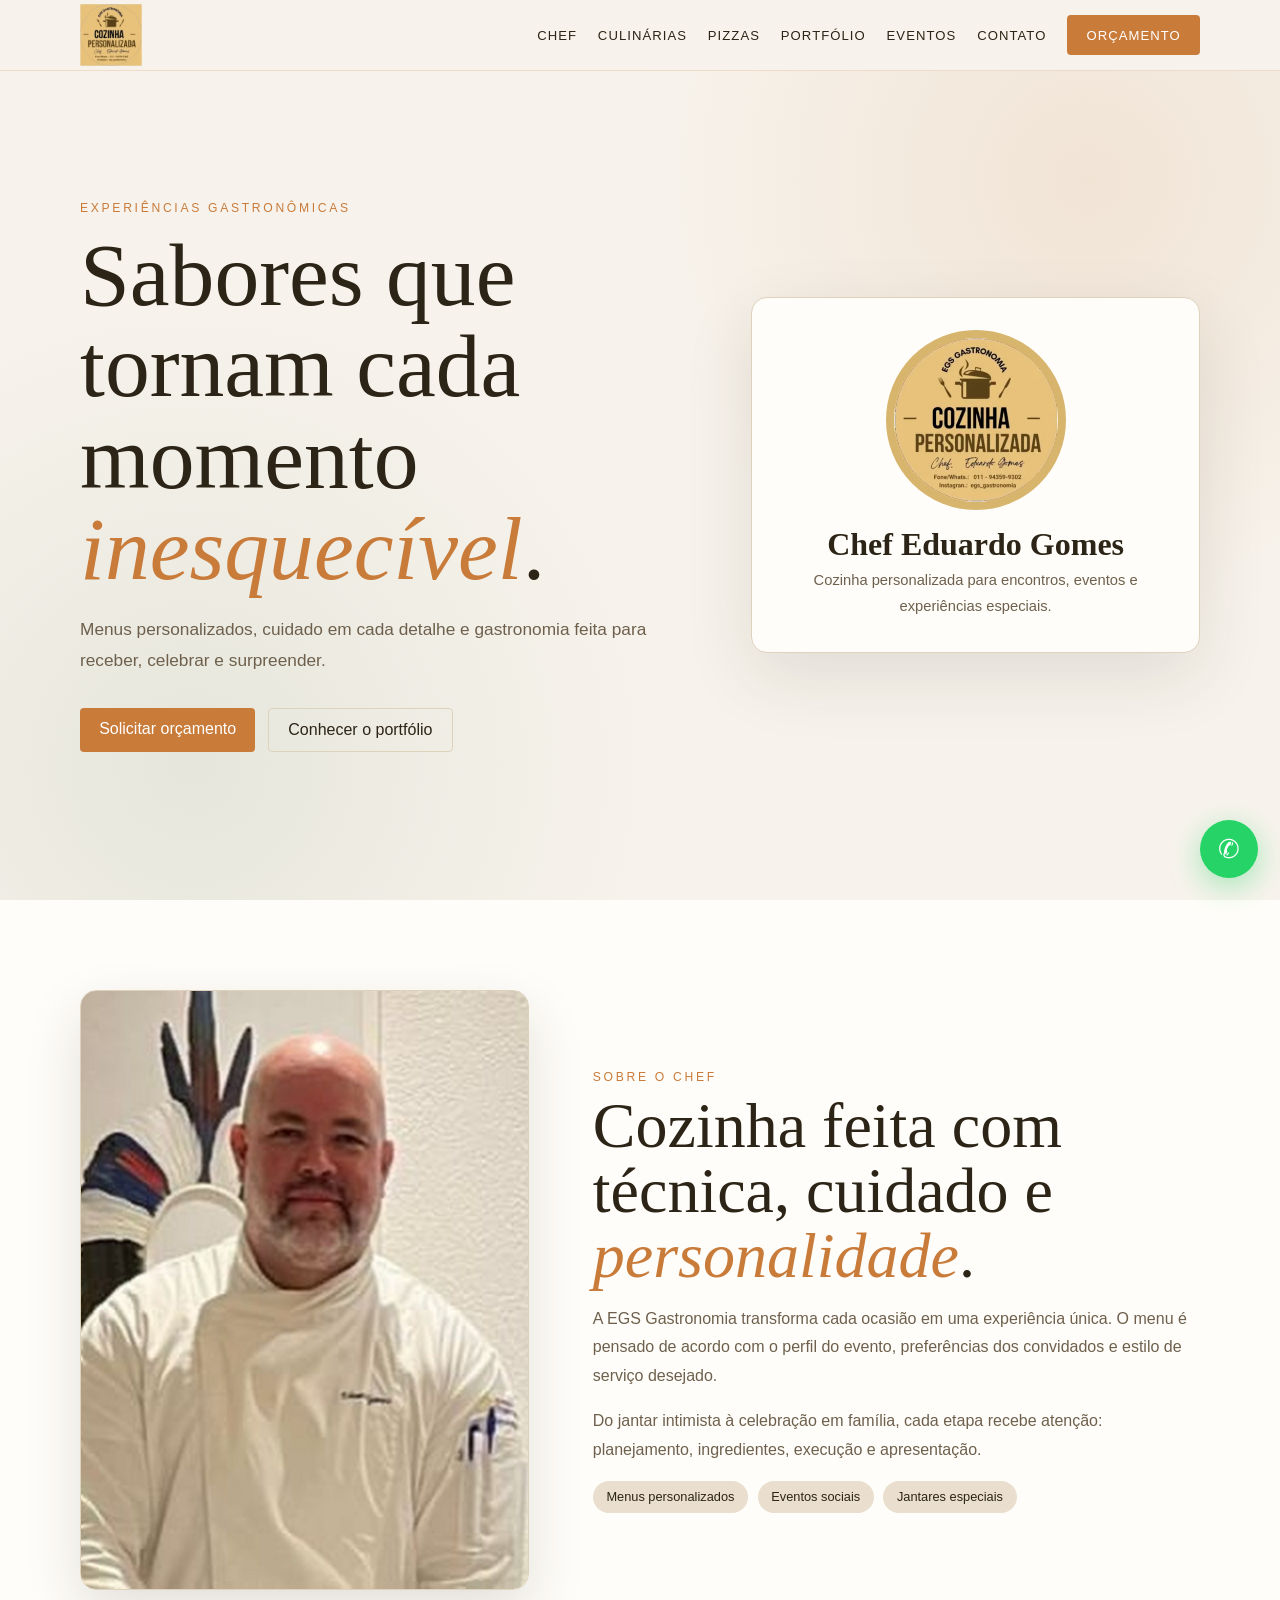
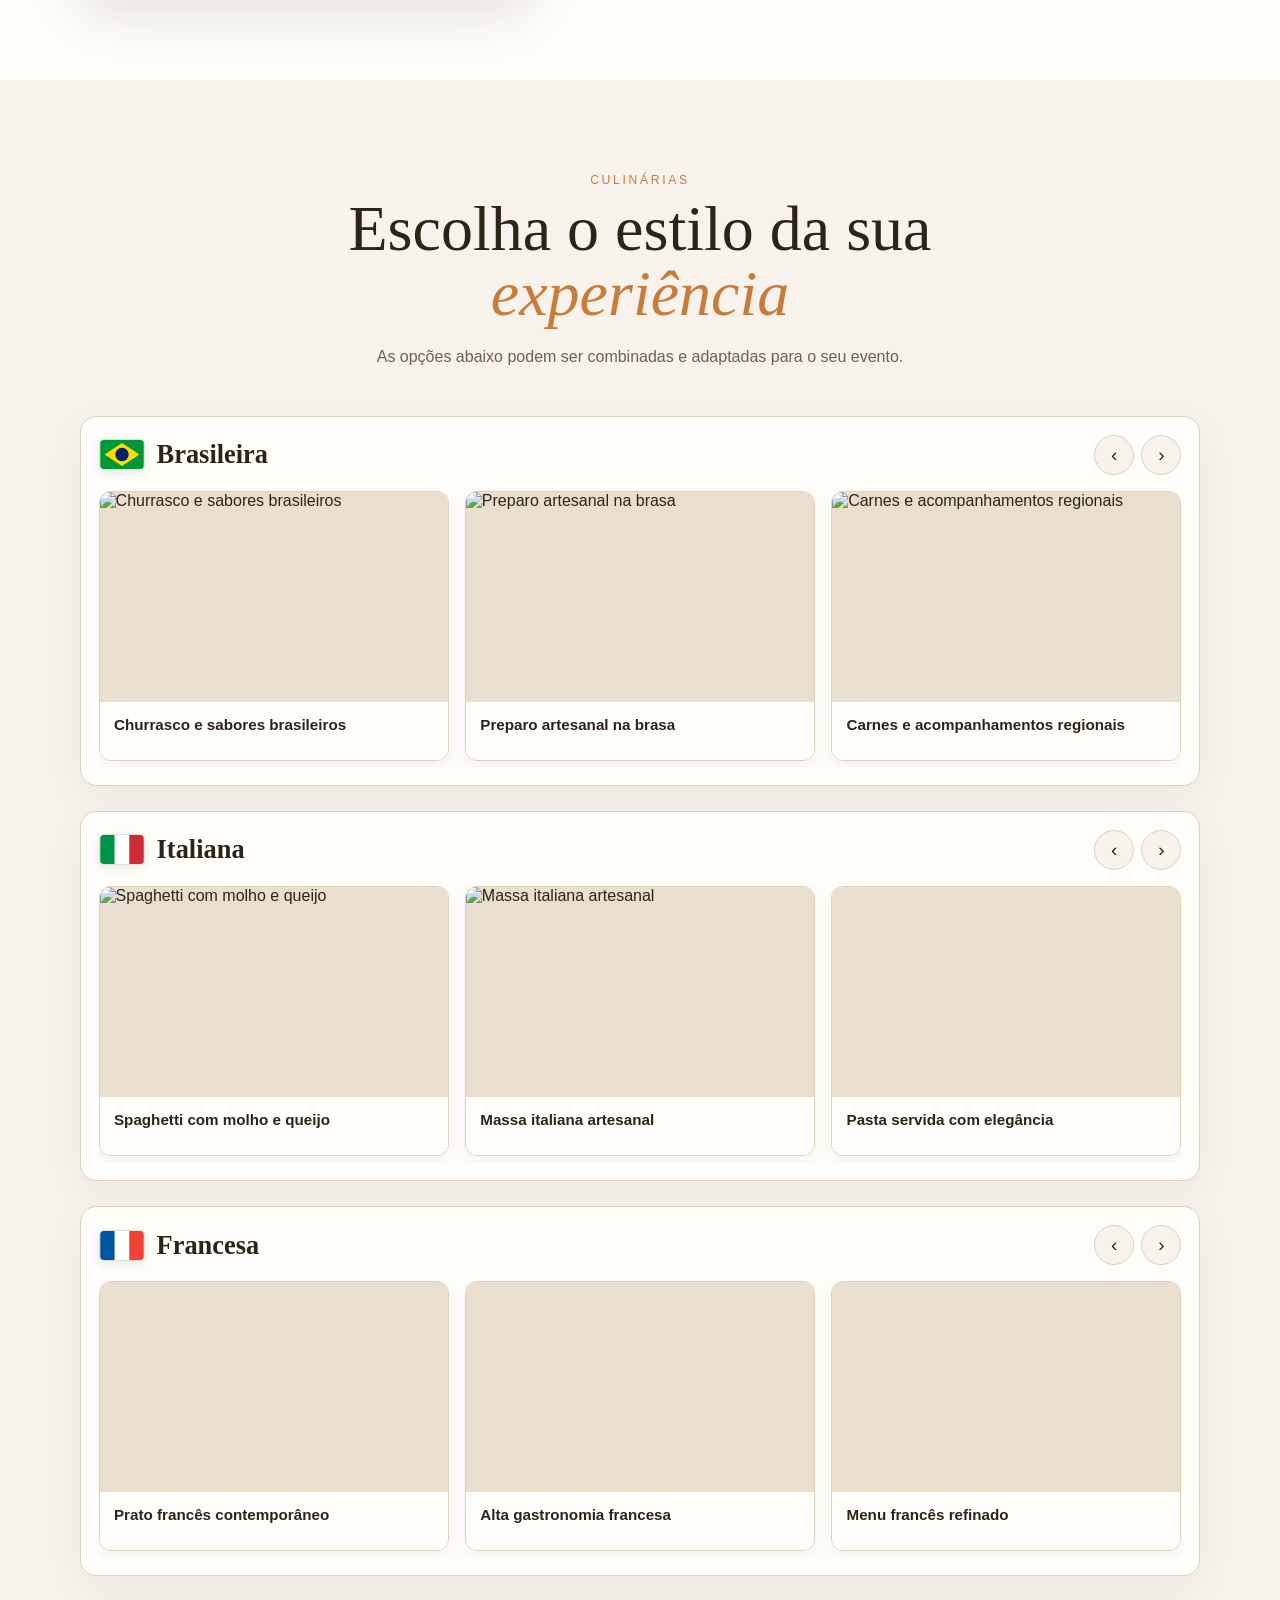
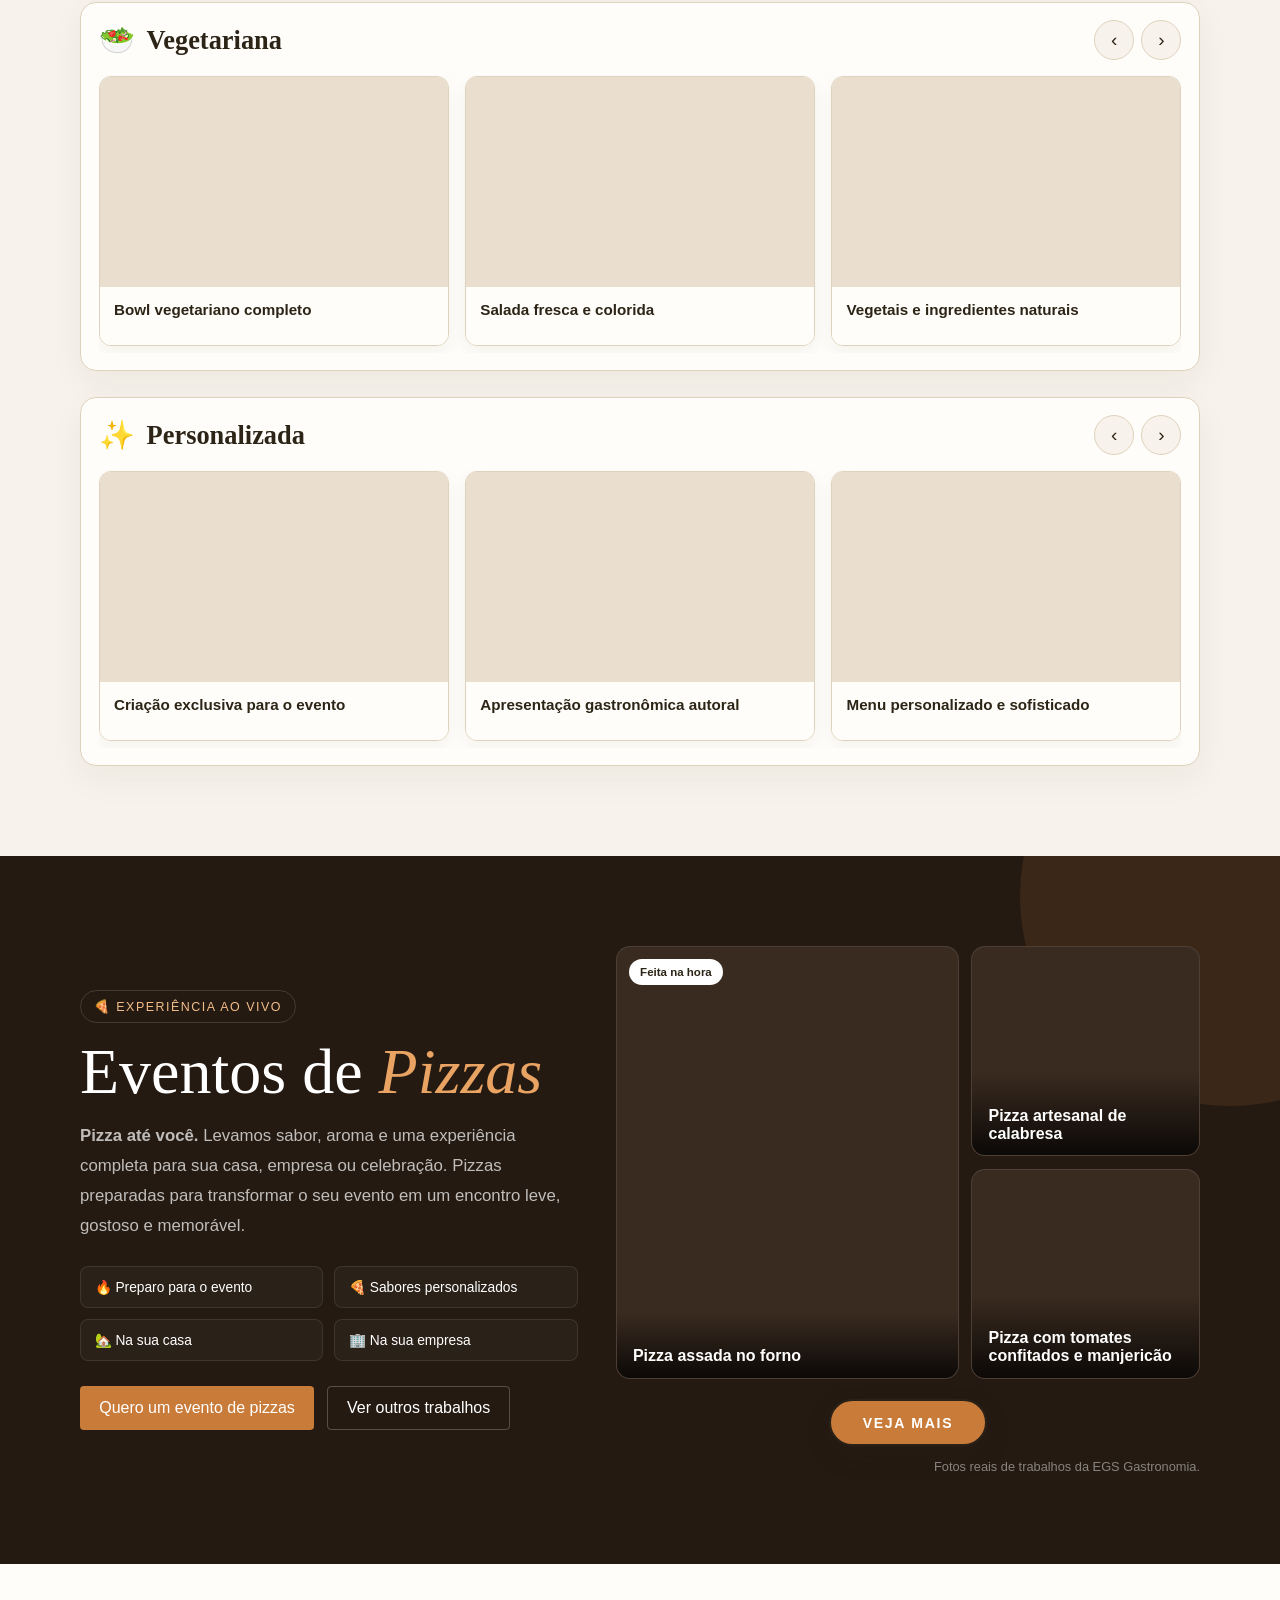
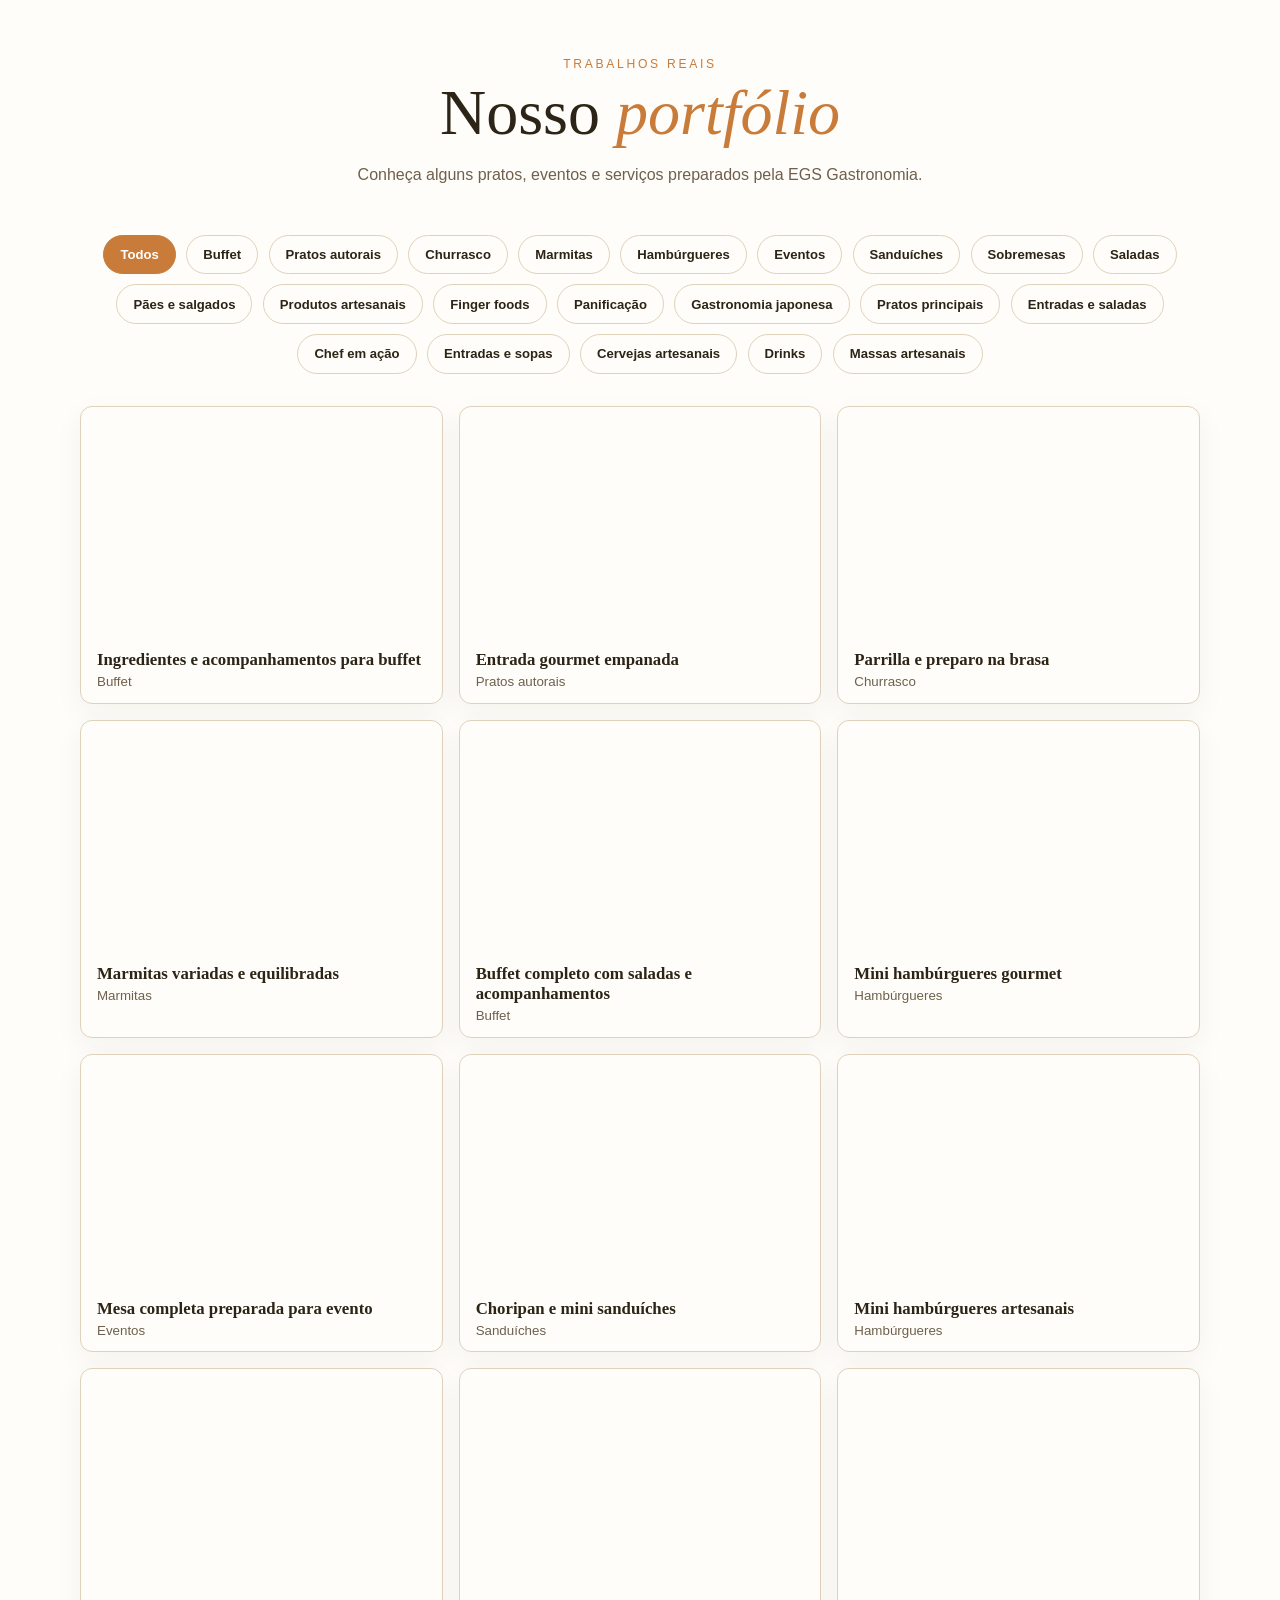
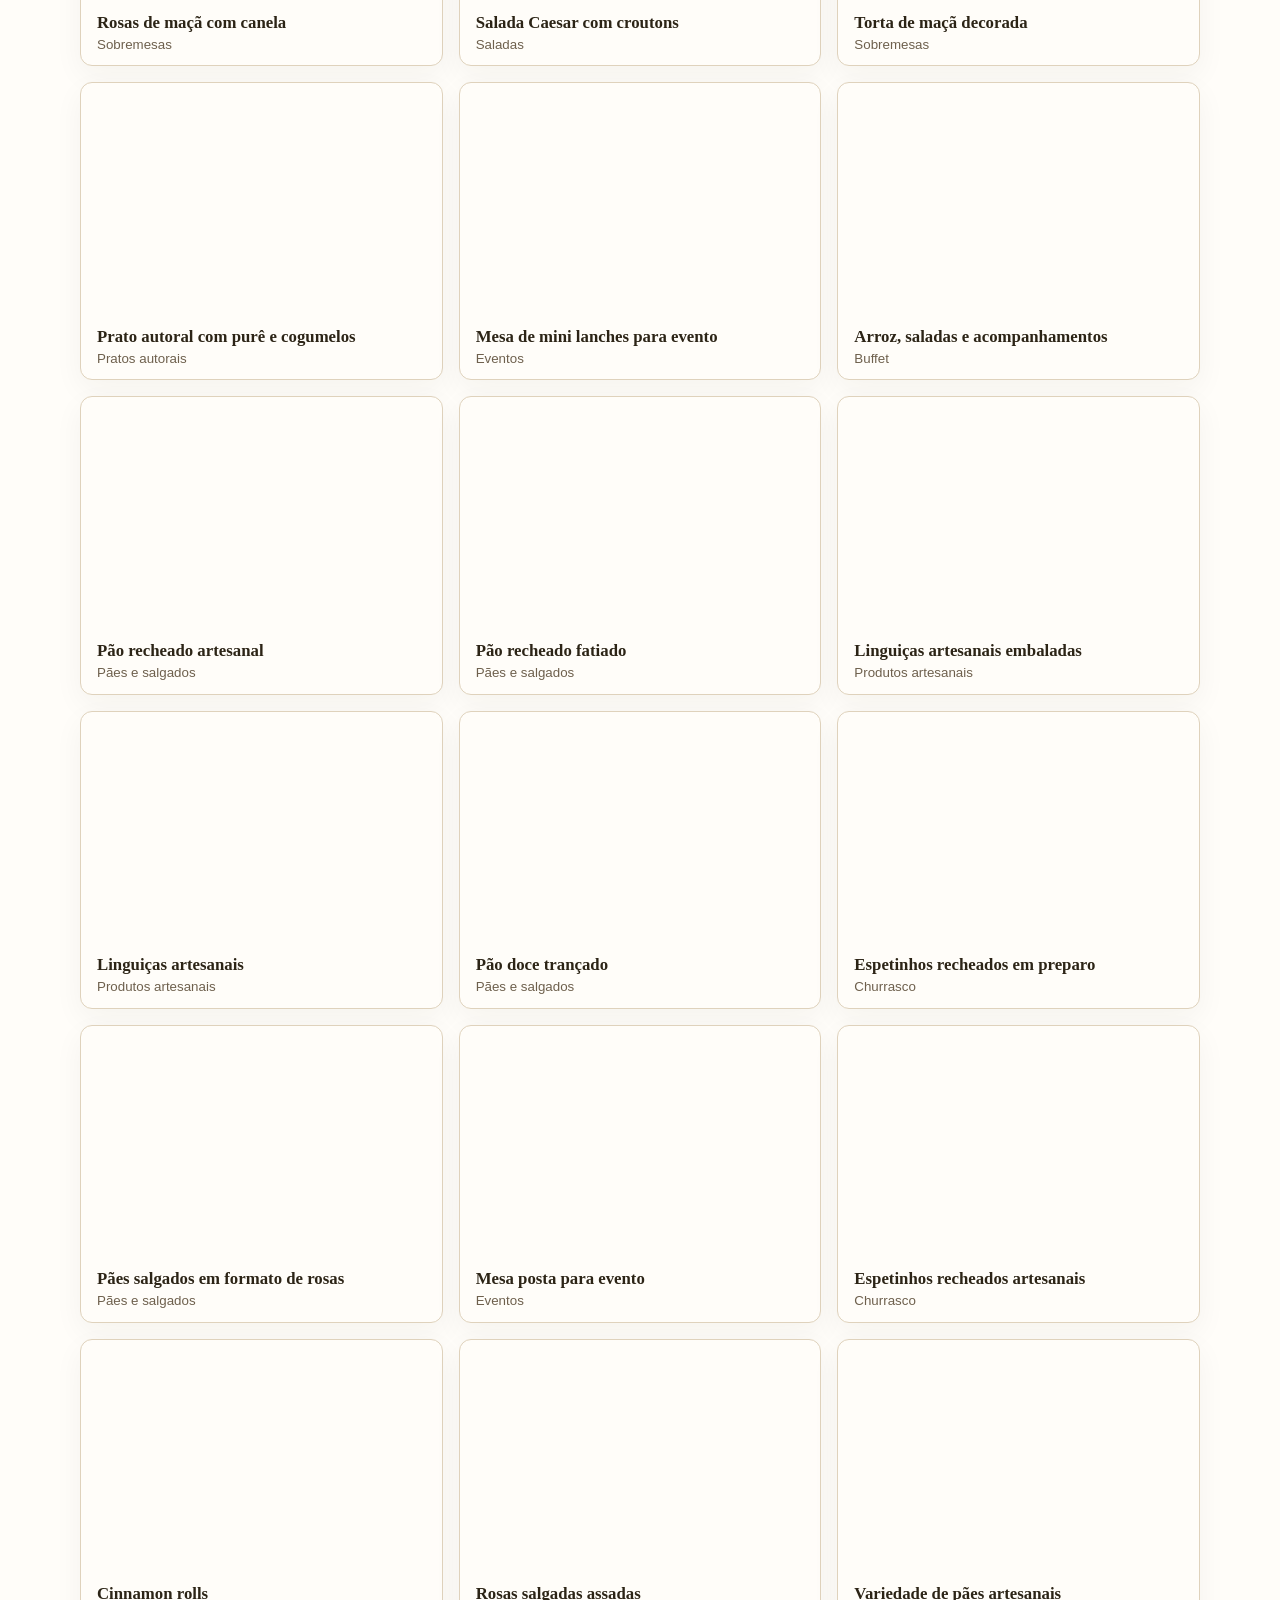
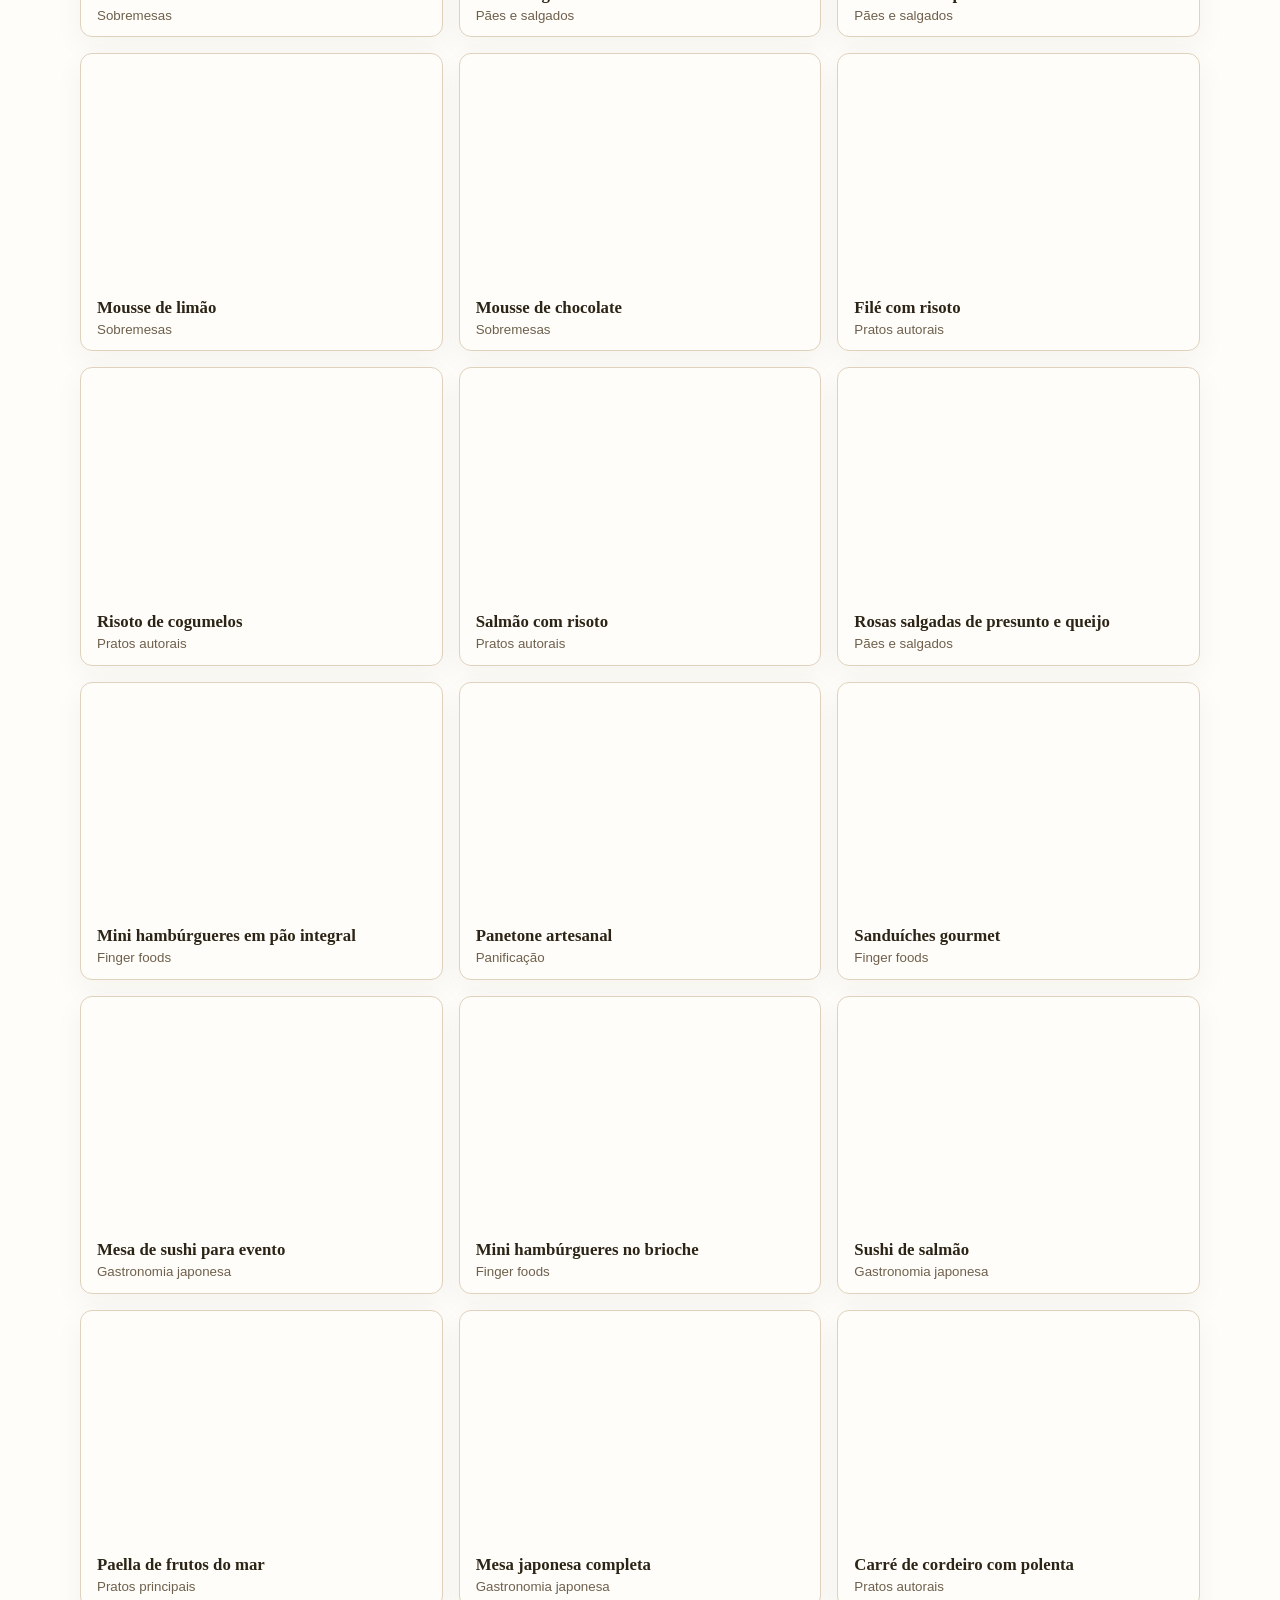
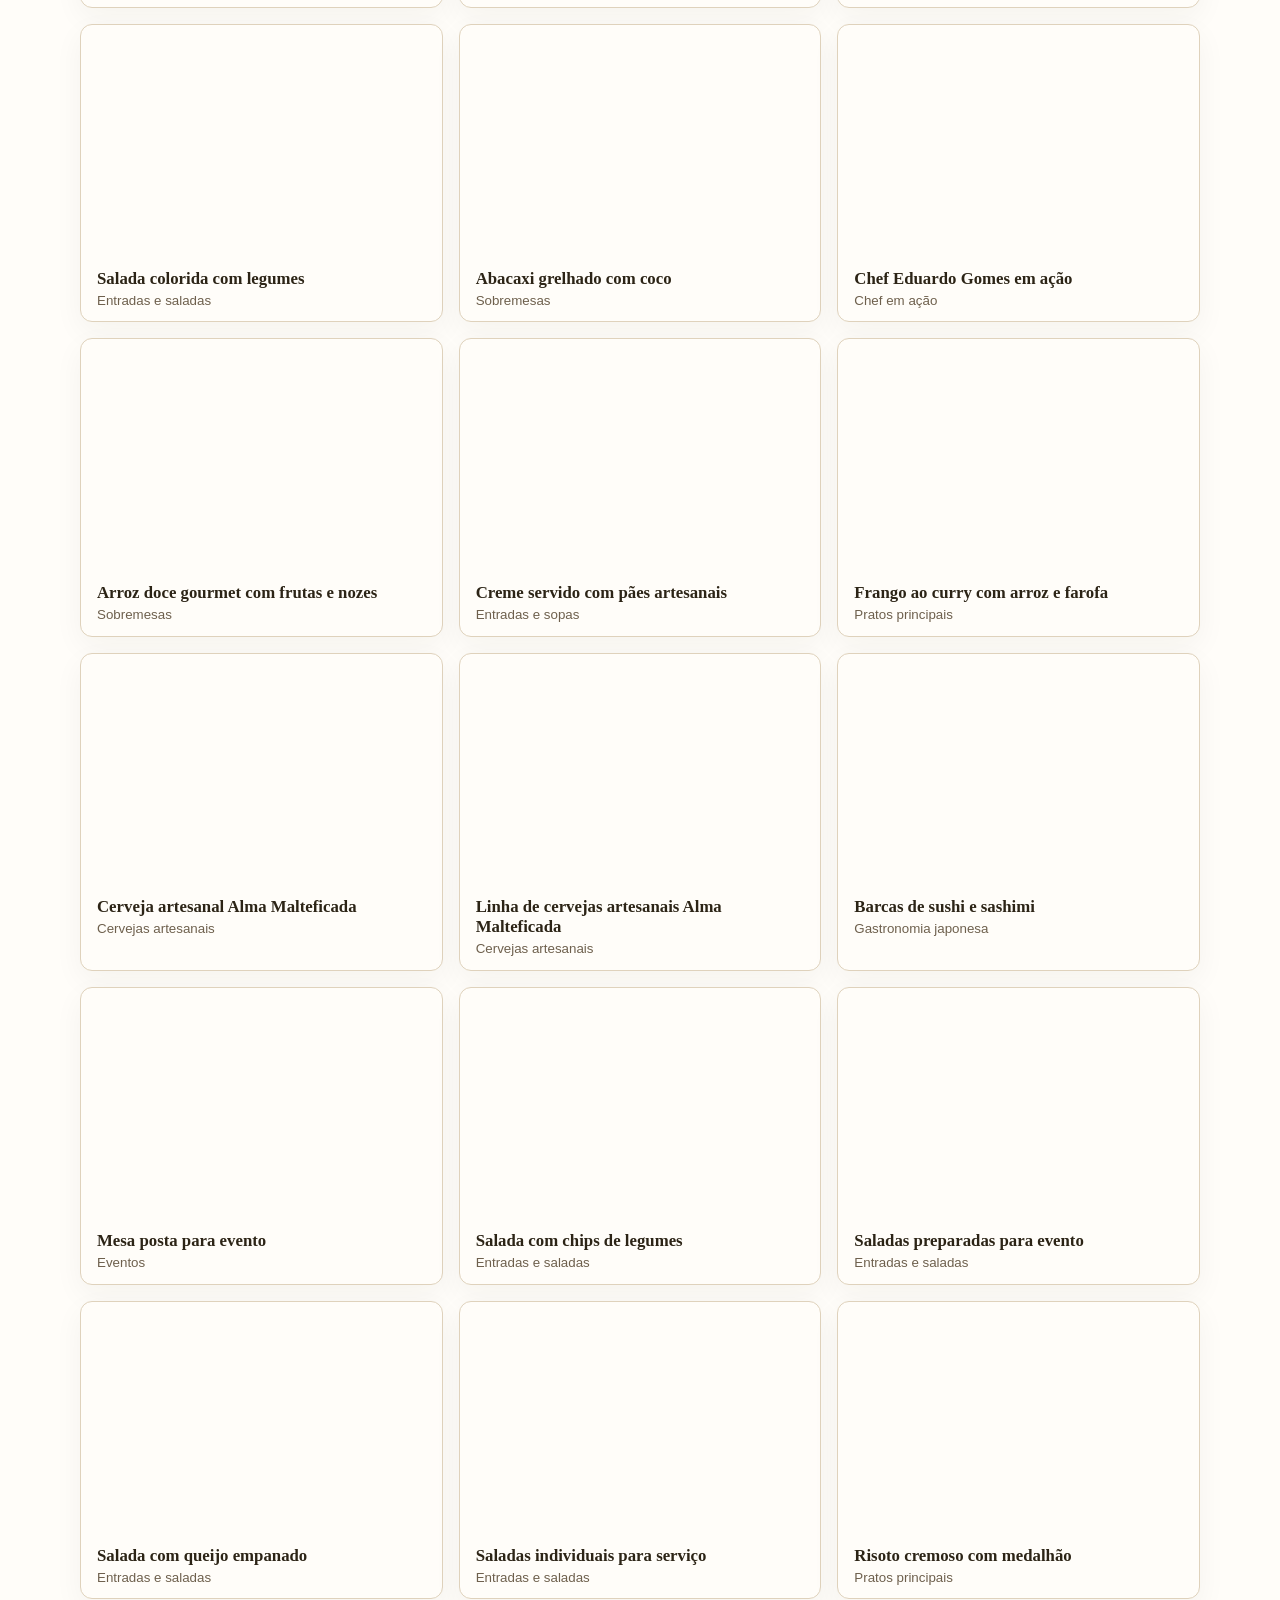
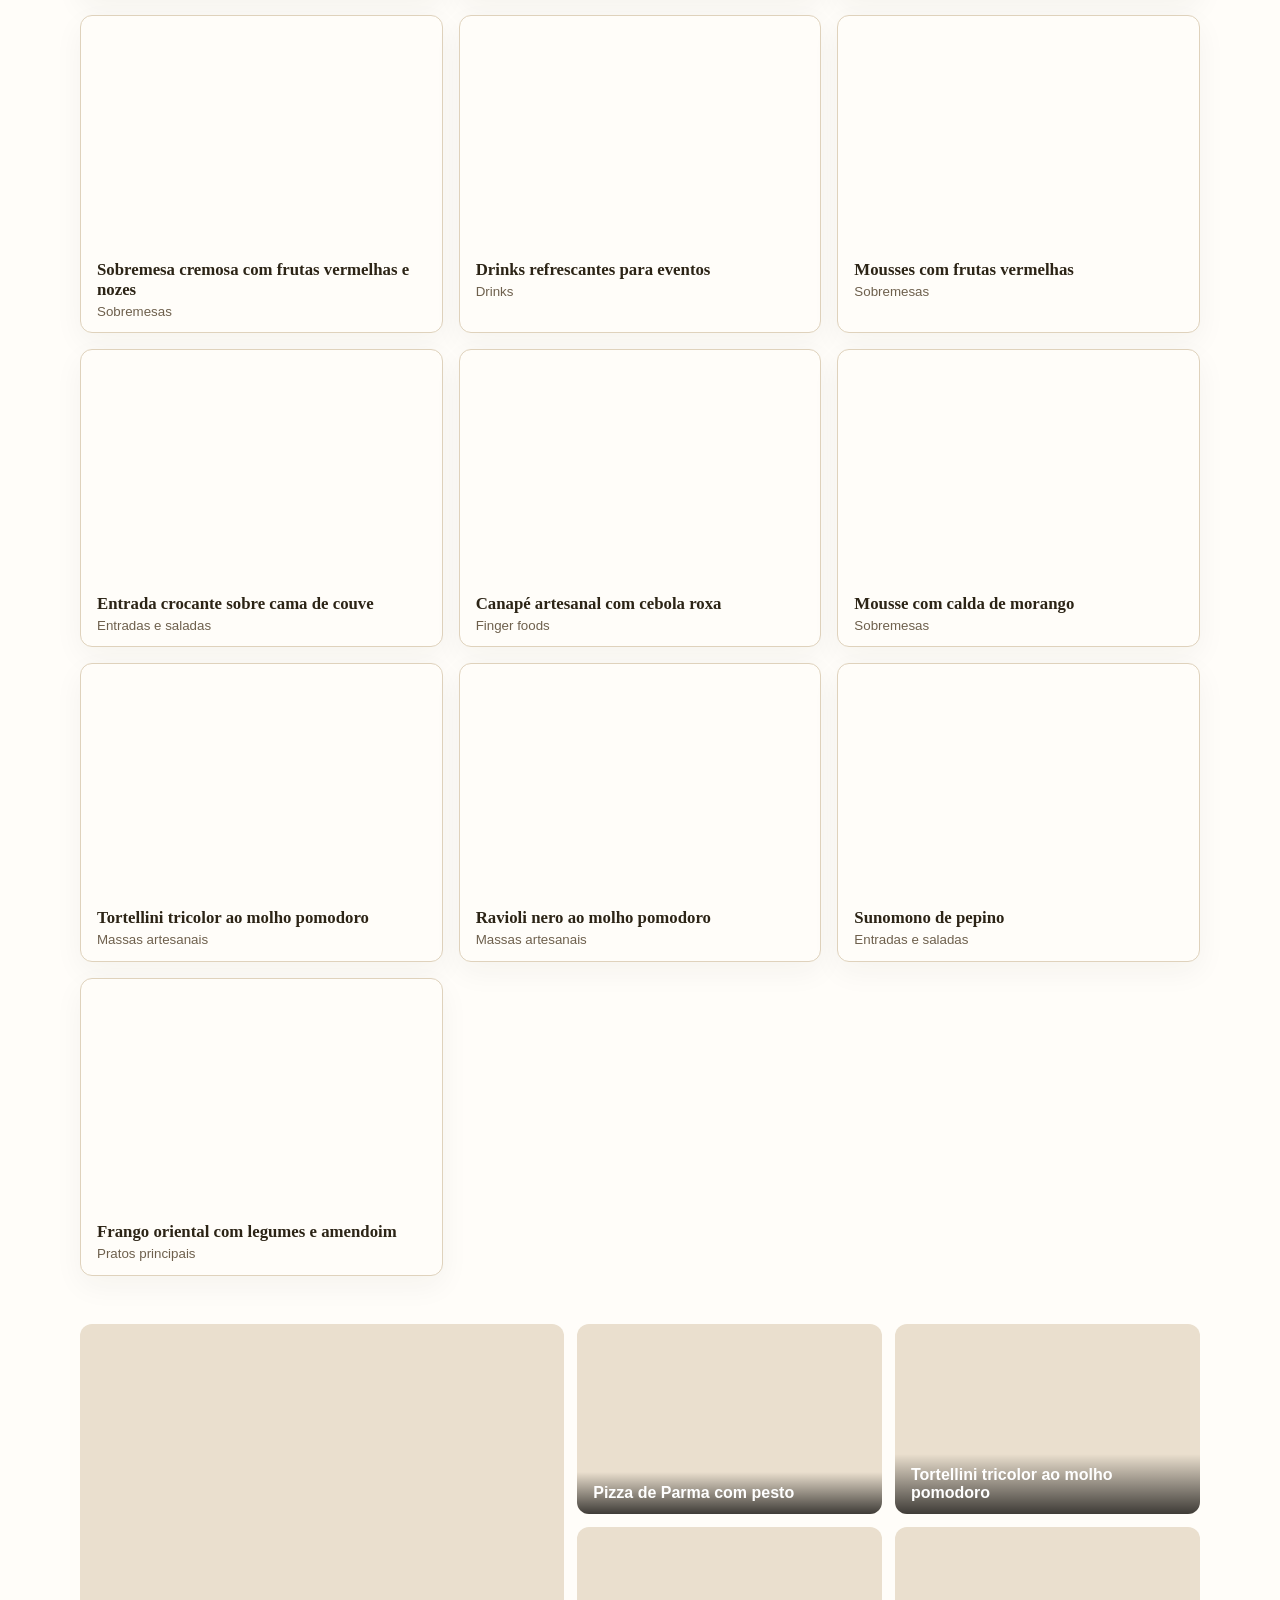
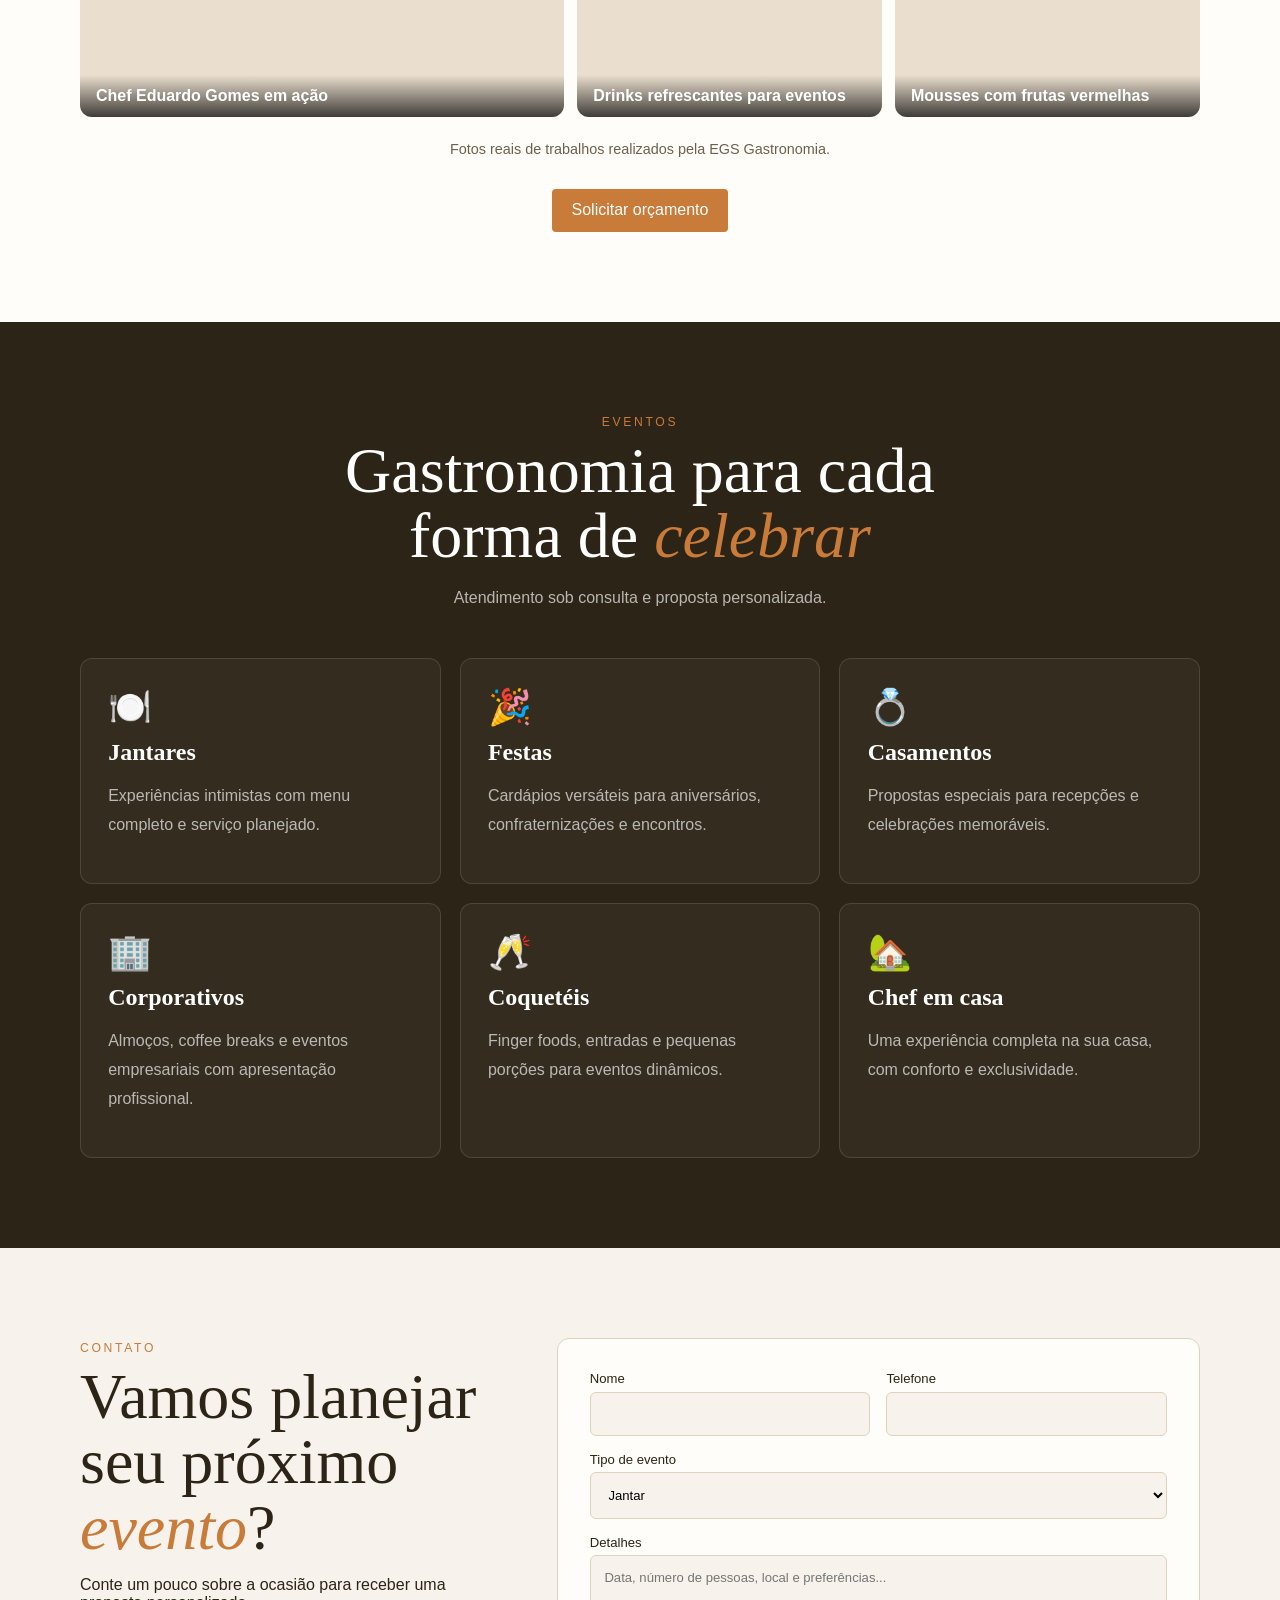
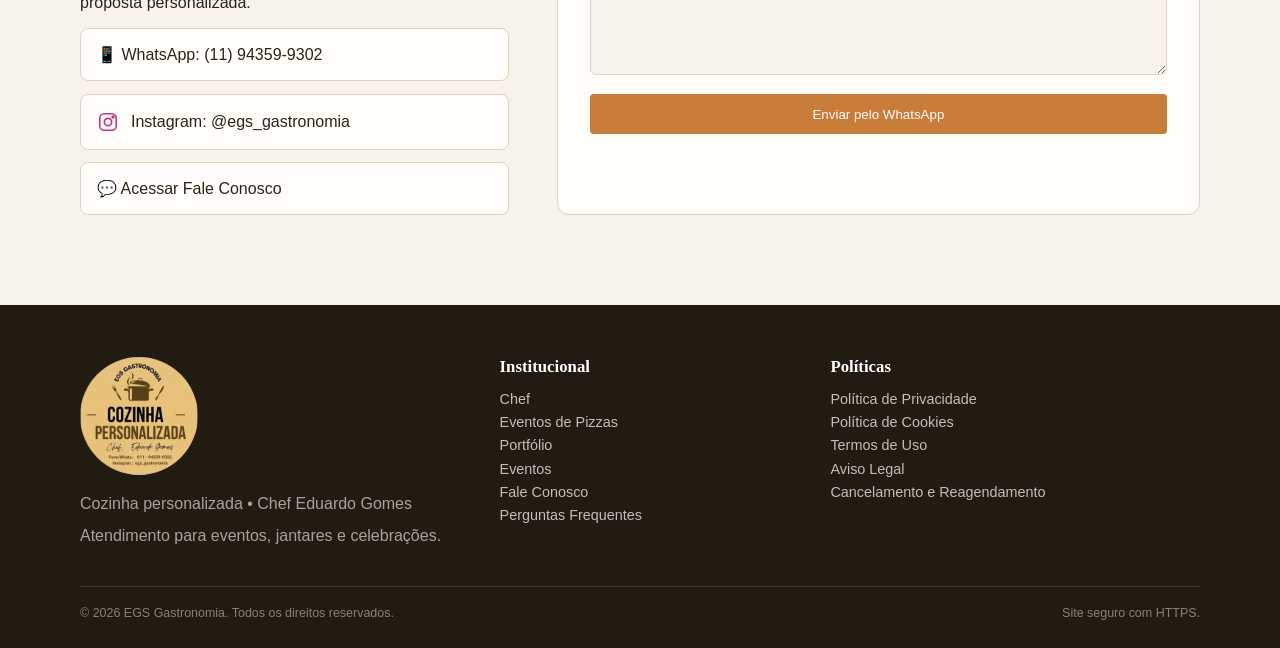
==== commit c36a5960: "Corrige foto do chef usando arquivo original válido" ====
--- a/index.html
+++ b/index.html
@@ -24,7 +24,7 @@
   <link rel="stylesheet" href="assets/css/styles.css?v=20260728-1">
   <link rel="stylesheet" href="assets/css/gallery.css?v=20260727-2">
   <link rel="stylesheet" href="assets/css/gallery-fixes.css?v=20260727-1">
-  <link rel="stylesheet" href="assets/css/chef-photo-enhanced.css?v=20260728-3">
+  <link rel="stylesheet" href="assets/css/chef-photo-enhanced.css?v=20260728-4">
   <script src="assets/js/app.js?v=20260728-3" defer></script>
   <script src="assets/js/gallery-fixes.js?v=20260728-5" defer></script>
 </head>
@@ -32,7 +32,7 @@
 <header class="nav"><div class="wrap"><a class="brand" href="#inicio" aria-label="EGS Gastronomia — início">EGS <span>Gastronomia</span></a><button class="menu" type="button" aria-label="Abrir menu" aria-expanded="false" aria-controls="menu-principal">☰</button><nav class="links" id="menu-principal" aria-label="Navegação principal"><a href="#sobre">Chef</a><a href="#culinarias">Culinárias</a><a href="#pizzas">Pizzas</a><a href="#portfolio">Portfólio</a><a href="#eventos">Eventos</a><a href="#contato">Contato</a><a class="cta" href="#contato">Orçamento</a></nav></div></header>
 <main>
 <section id="inicio" class="hero"><div class="wrap hero-grid"><div><span class="eyebrow">Experiências gastronômicas</span><h1>Sabores que tornam cada momento <em>inesquecível</em>.</h1><p>Menus personalizados, cuidado em cada detalhe e gastronomia feita para receber, celebrar e surpreender.</p><div class="buttons"><a class="btn" href="#contato">Solicitar orçamento</a><a class="ghost" href="#portfolio">Conhecer o portfólio</a></div></div><div class="hero-card"><div class="hero-mark" aria-label="Logo da EGS Gastronomia">EGS</div><h2>Chef Eduardo Gomes</h2><p>Cozinha personalizada para encontros, eventos e experiências especiais.</p></div></div></section>
-<section id="sobre" class="section paper"><div class="wrap about"><img class="portrait" src="assets/img/chef/chef-eduardo-retrato-nitido.jpg?v=20260728-3" alt="Chef Eduardo Gomes" width="420" height="600"><div><span class="eyebrow">Sobre o chef</span><h2 class="title">Cozinha feita com técnica, cuidado e <em>personalidade</em>.</h2><p>A EGS Gastronomia transforma cada ocasião em uma experiência única. O menu é pensado de acordo com o perfil do evento, preferências dos convidados e estilo de serviço desejado.</p><p>Do jantar intimista à celebração em família, cada etapa recebe atenção: planejamento, ingredientes, execução e apresentação.</p><div class="chips"><span class="chip">Menus personalizados</span><span class="chip">Eventos sociais</span><span class="chip">Jantares especiais</span></div></div></div></section>
+<section id="sobre" class="section paper"><div class="wrap about"><img class="portrait" src="assets/img/chef/chef-eduardo-retrato.jpg?v=20260728-4" alt="Chef Eduardo Gomes" width="420" height="600"><div><span class="eyebrow">Sobre o chef</span><h2 class="title">Cozinha feita com técnica, cuidado e <em>personalidade</em>.</h2><p>A EGS Gastronomia transforma cada ocasião em uma experiência única. O menu é pensado de acordo com o perfil do evento, preferências dos convidados e estilo de serviço desejado.</p><p>Do jantar intimista à celebração em família, cada etapa recebe atenção: planejamento, ingredientes, execução e apresentação.</p><div class="chips"><span class="chip">Menus personalizados</span><span class="chip">Eventos sociais</span><span class="chip">Jantares especiais</span></div></div></div></section>
 <section id="culinarias" class="section"><div class="wrap"><div class="head"><span class="eyebrow">Culinárias</span><h2 class="title">Escolha o estilo da sua <em>experiência</em></h2><p>As opções abaixo podem ser combinadas e adaptadas para o seu evento.</p></div><div class="grid"><article class="card"><span class="flag-icon" aria-hidden="true"><svg viewBox="0 0 30 20"><rect width="30" height="20" fill="#009739"/><polygon points="15,2 27,10 15,18 3,10" fill="#FEDD00"/><circle cx="15" cy="10" r="4.6" fill="#012169"/></svg></span><b>Brasileira</b><p>Sabores afetivos, ingredientes regionais e releituras contemporâneas.</p></article><article class="card"><span class="flag-icon" aria-hidden="true"><svg viewBox="0 0 30 20"><rect width="10" height="20" fill="#009246"/><rect x="10" width="10" height="20" fill="#fff"/><rect x="20" width="10" height="20" fill="#CE2B37"/></svg></span><b>Italiana</b><p>Massas, risotos, molhos artesanais e menus de inspiração mediterrânea.</p></article><article class="card"><span class="flag-icon" aria-hidden="true"><svg viewBox="0 0 30 20"><rect width="10" height="20" fill="#0055A4"/><rect x="10" width="10" height="20" fill="#fff"/><rect x="20" width="10" height="20" fill="#EF4135"/></svg></span><b>Francesa</b><p>Técnica, elegância e apresentações refinadas para ocasiões especiais.</p></article><article class="card"><span class="icon" aria-hidden="true">🥗</span><b>Vegetariana</b><p>Menus criativos, coloridos e completos, sem abrir mão de sabor.</p></article><article class="card"><span class="icon" aria-hidden="true">✨</span><b>Personalizada</b><p>Uma proposta exclusiva, criada conforme seu gosto, orçamento e ocasião.</p></article></div></div></section>
 <section id="pizzas" class="section pizza-events"><div class="wrap pizza-showcase"><div class="pizza-copy"><span class="pizza-kicker">🍕 Experiência ao vivo</span><h2>Eventos de <em>Pizzas</em></h2><p><strong>Pizza até você.</strong> Levamos sabor, aroma e uma experiência completa para sua casa, empresa ou celebração. Pizzas preparadas para transformar o seu evento em um encontro leve, gostoso e memorável.</p><div class="pizza-benefits"><span>🔥 Preparo para o evento</span><span>🍕 Sabores personalizados</span><span>🏡 Na sua casa</span><span>🏢 Na sua empresa</span></div><div class="pizza-actions"><a class="btn" href="#contato">Quero um evento de pizzas</a><a class="ghost" href="#portfolio">Ver outros trabalhos</a></div></div><div><div class="pizza-gallery" aria-label="Fotos de eventos de pizzas"></div><p class="pizza-note">Fotos reais de trabalhos da EGS Gastronomia.</p></div></div></section>
 <section id="portfolio" class="section paper"><div class="wrap"><div class="head"><span class="eyebrow">Trabalhos reais</span><h2 class="title">Nosso <em>portfólio</em></h2><p>Conheça alguns pratos, eventos e serviços preparados pela EGS Gastronomia.</p></div><div id="portfolio-filters" class="portfolio-filters" aria-label="Filtrar fotos do portfólio"></div><div id="portfolio-grid" class="portfolio-grid" aria-live="polite"></div><p id="portfolio-empty" class="portfolio-empty">As fotos estão sendo preparadas para publicação.</p><div id="portfolio-mosaic" class="portfolio-mosaic" aria-label="Destaques do portfólio"></div><p class="portfolio-note">Fotos reais de trabalhos realizados pela EGS Gastronomia.</p><div class="portfolio-cta"><a class="btn" href="#contato">Solicitar orçamento</a></div></div></section>
--- a/assets/css/chef-photo-enhanced.css
+++ b/assets/css/chef-photo-enhanced.css
@@ -1 +1 @@
-.portrait{background-image:url('../img/chef/chef-eduardo-retrato.jpg')!important;background-position:center 24%!important;background-size:cover!important;background-repeat:no-repeat!important;image-rendering:auto}+.portrait{display:block!important;width:100%!important;height:600px!important;object-fit:cover!important;object-position:center 24%!important;background:none!important;border-radius:16px!important;box-shadow:0 22px 55px #2c241622!important;border:1px solid var(--line)!important;font-size:0!important}@media(max-width:850px){.portrait{max-width:560px!important;height:560px!important;margin:auto!important}}@media(max-width:560px){.portrait{height:430px!important;object-position:center 24%!important}}
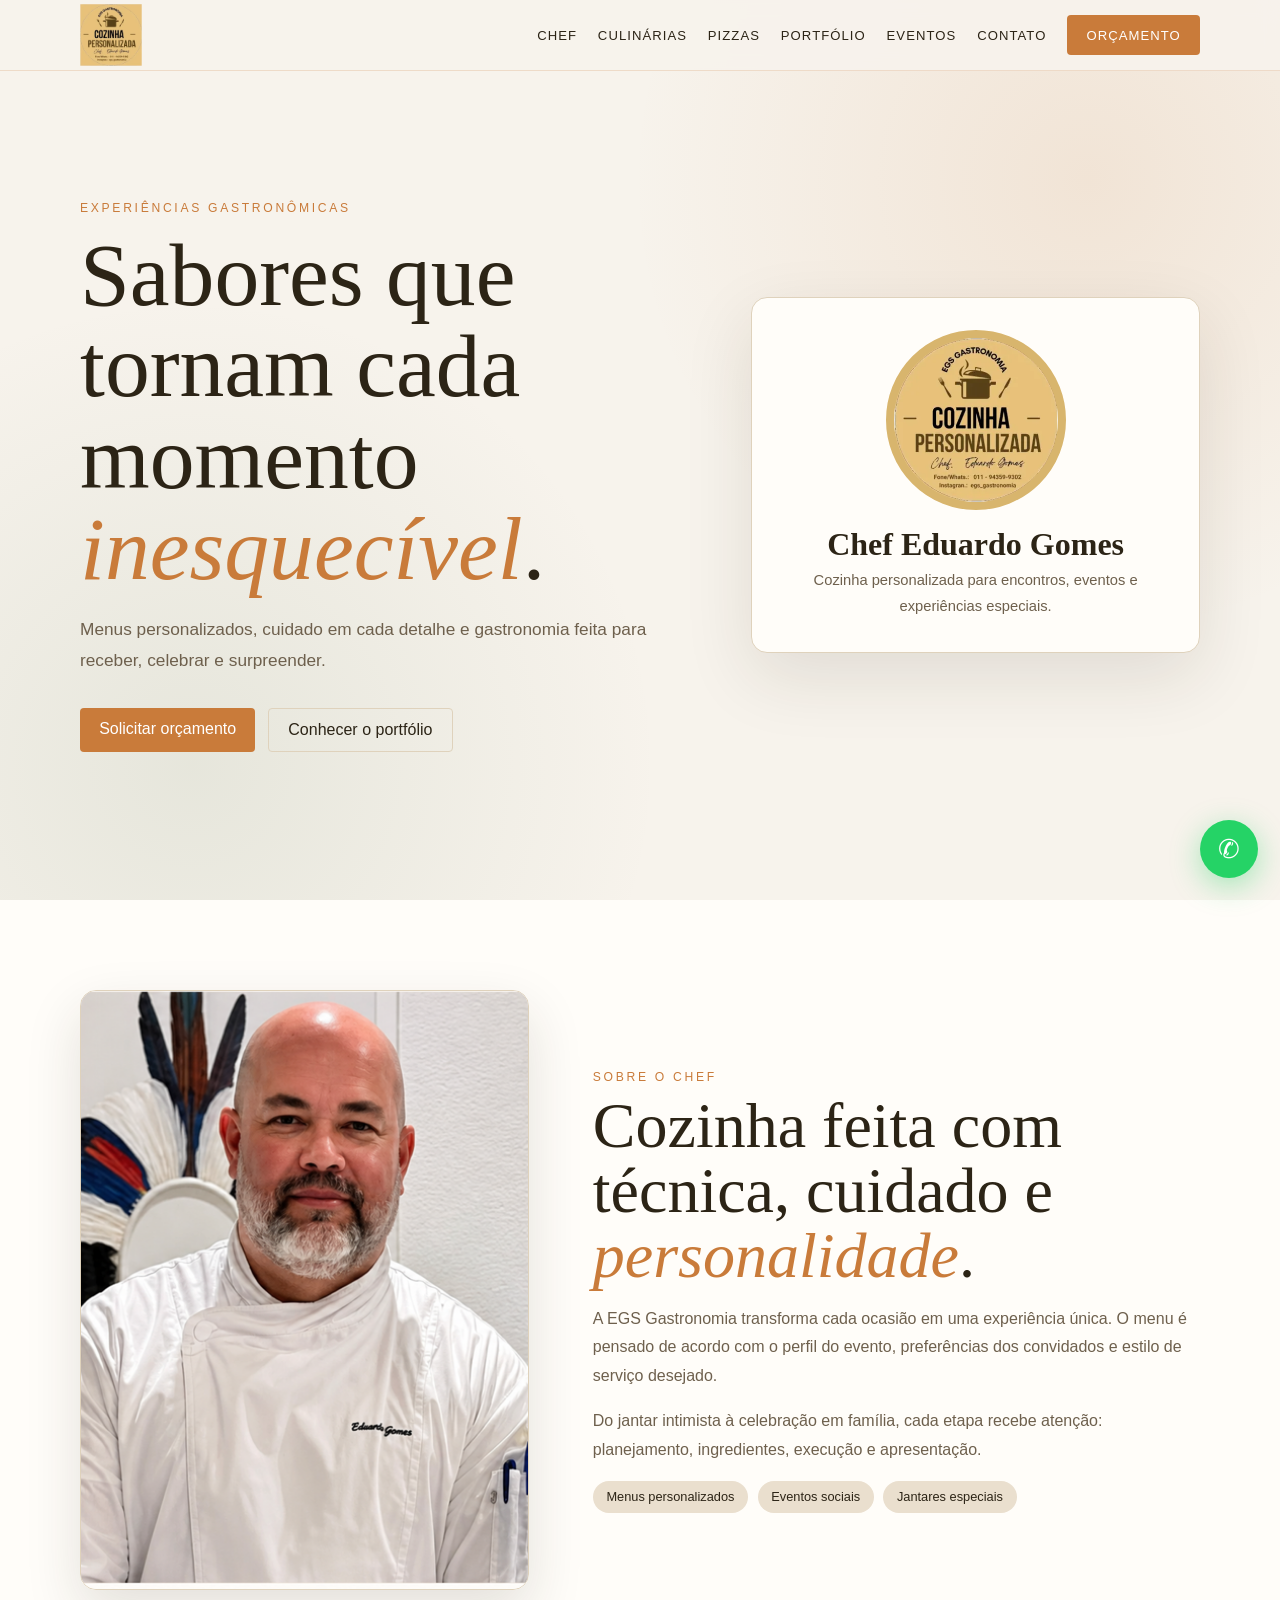
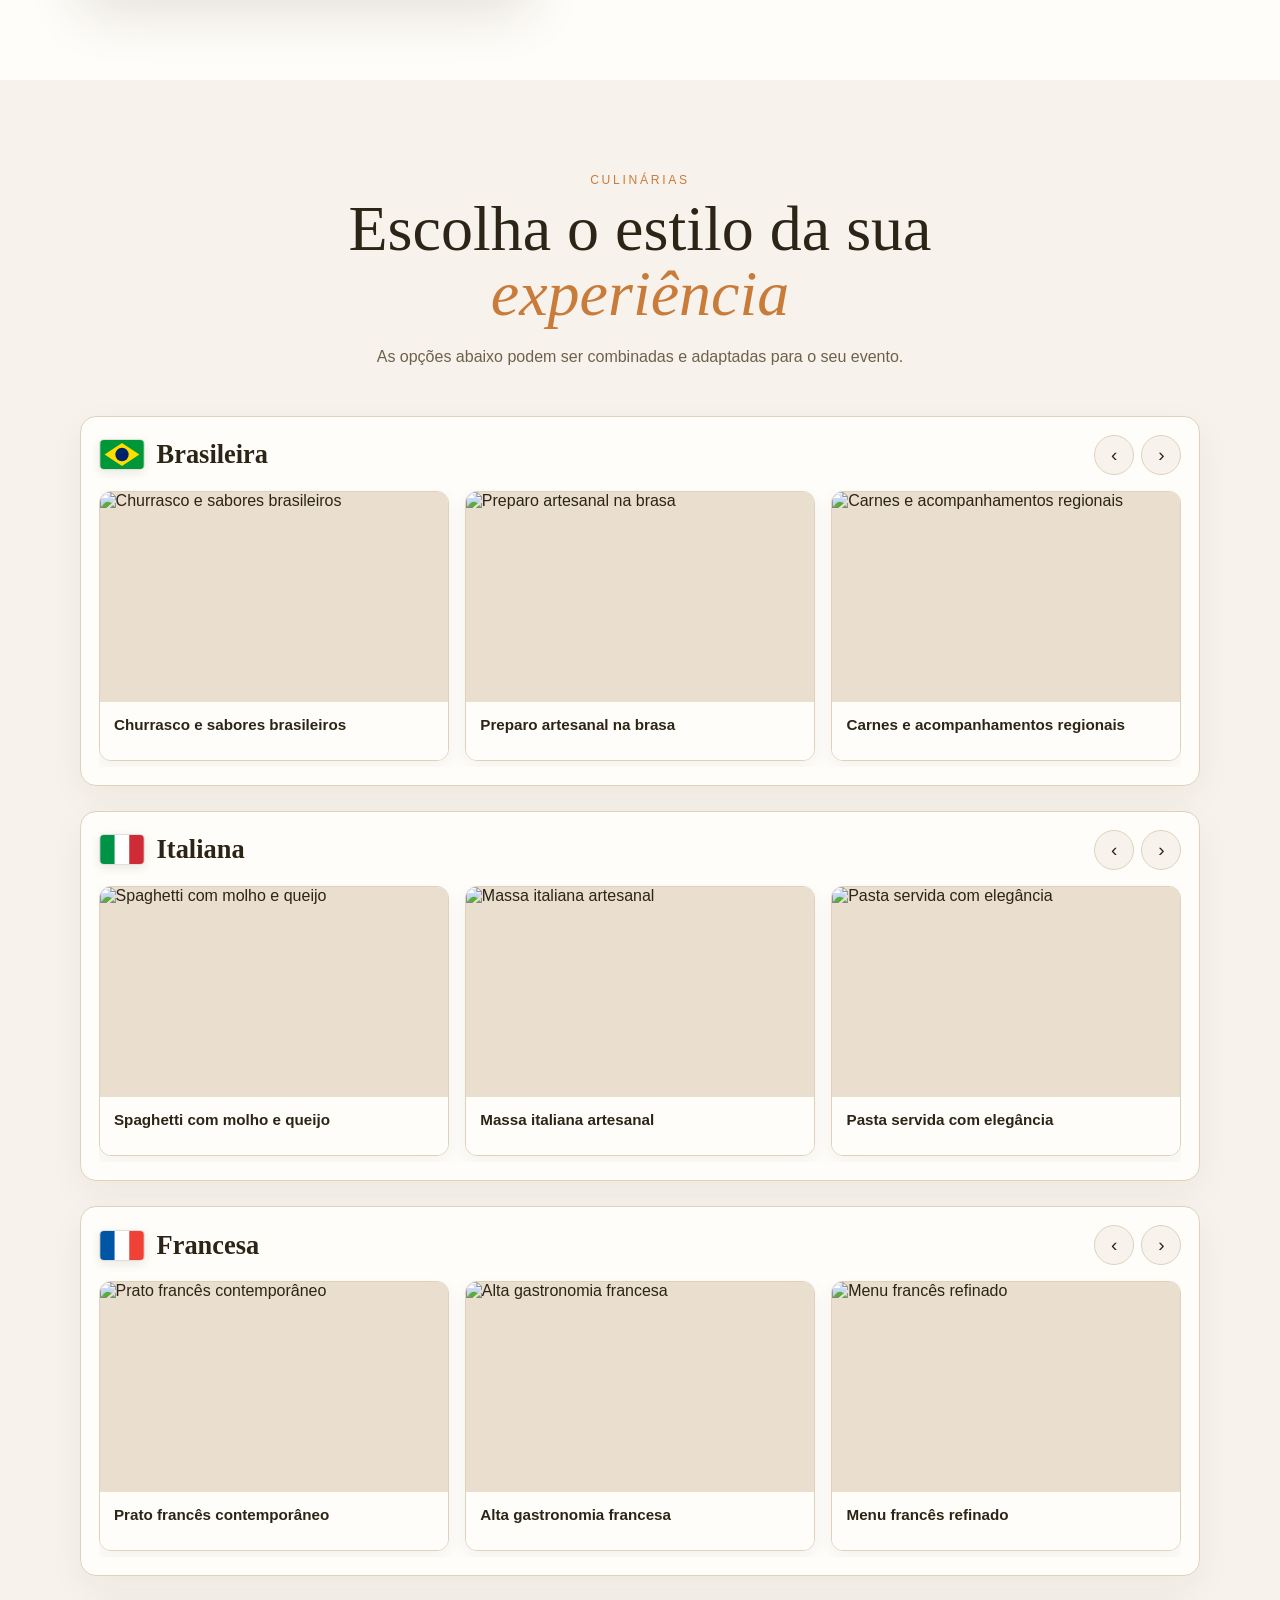
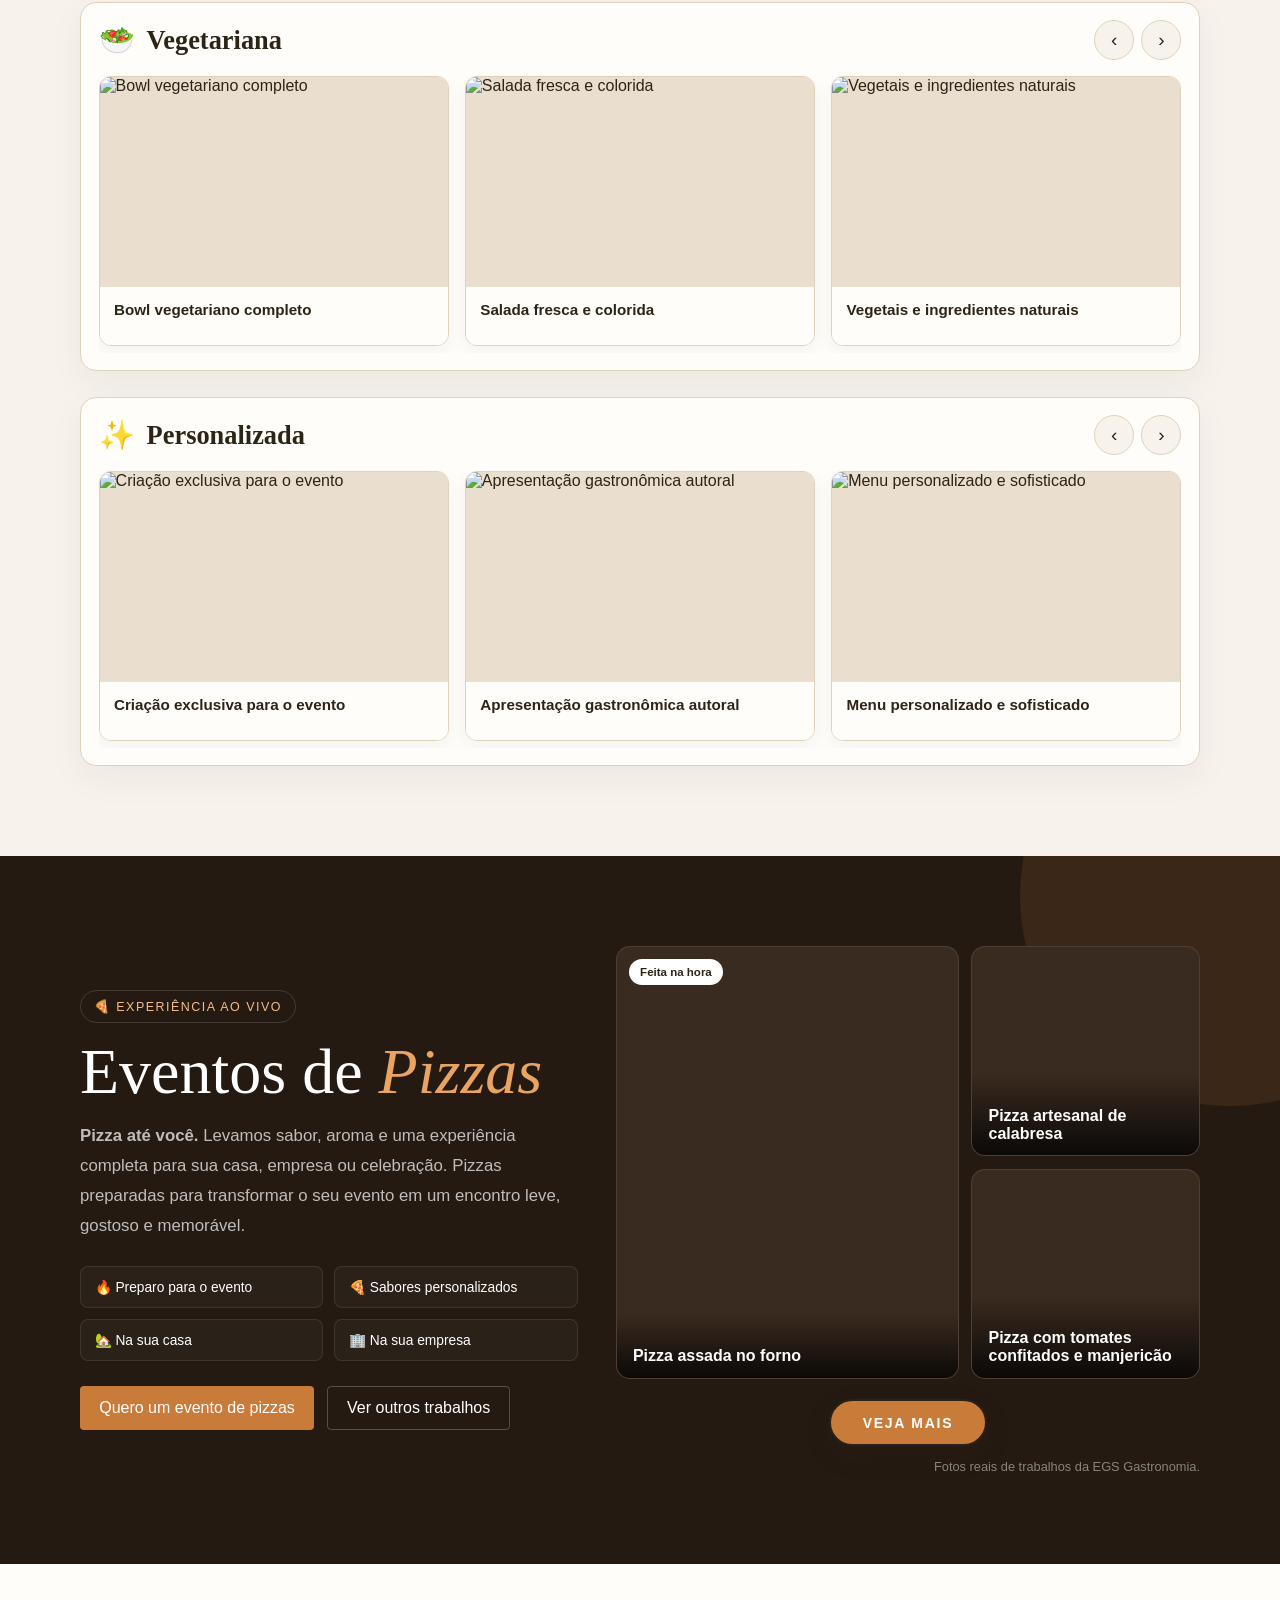
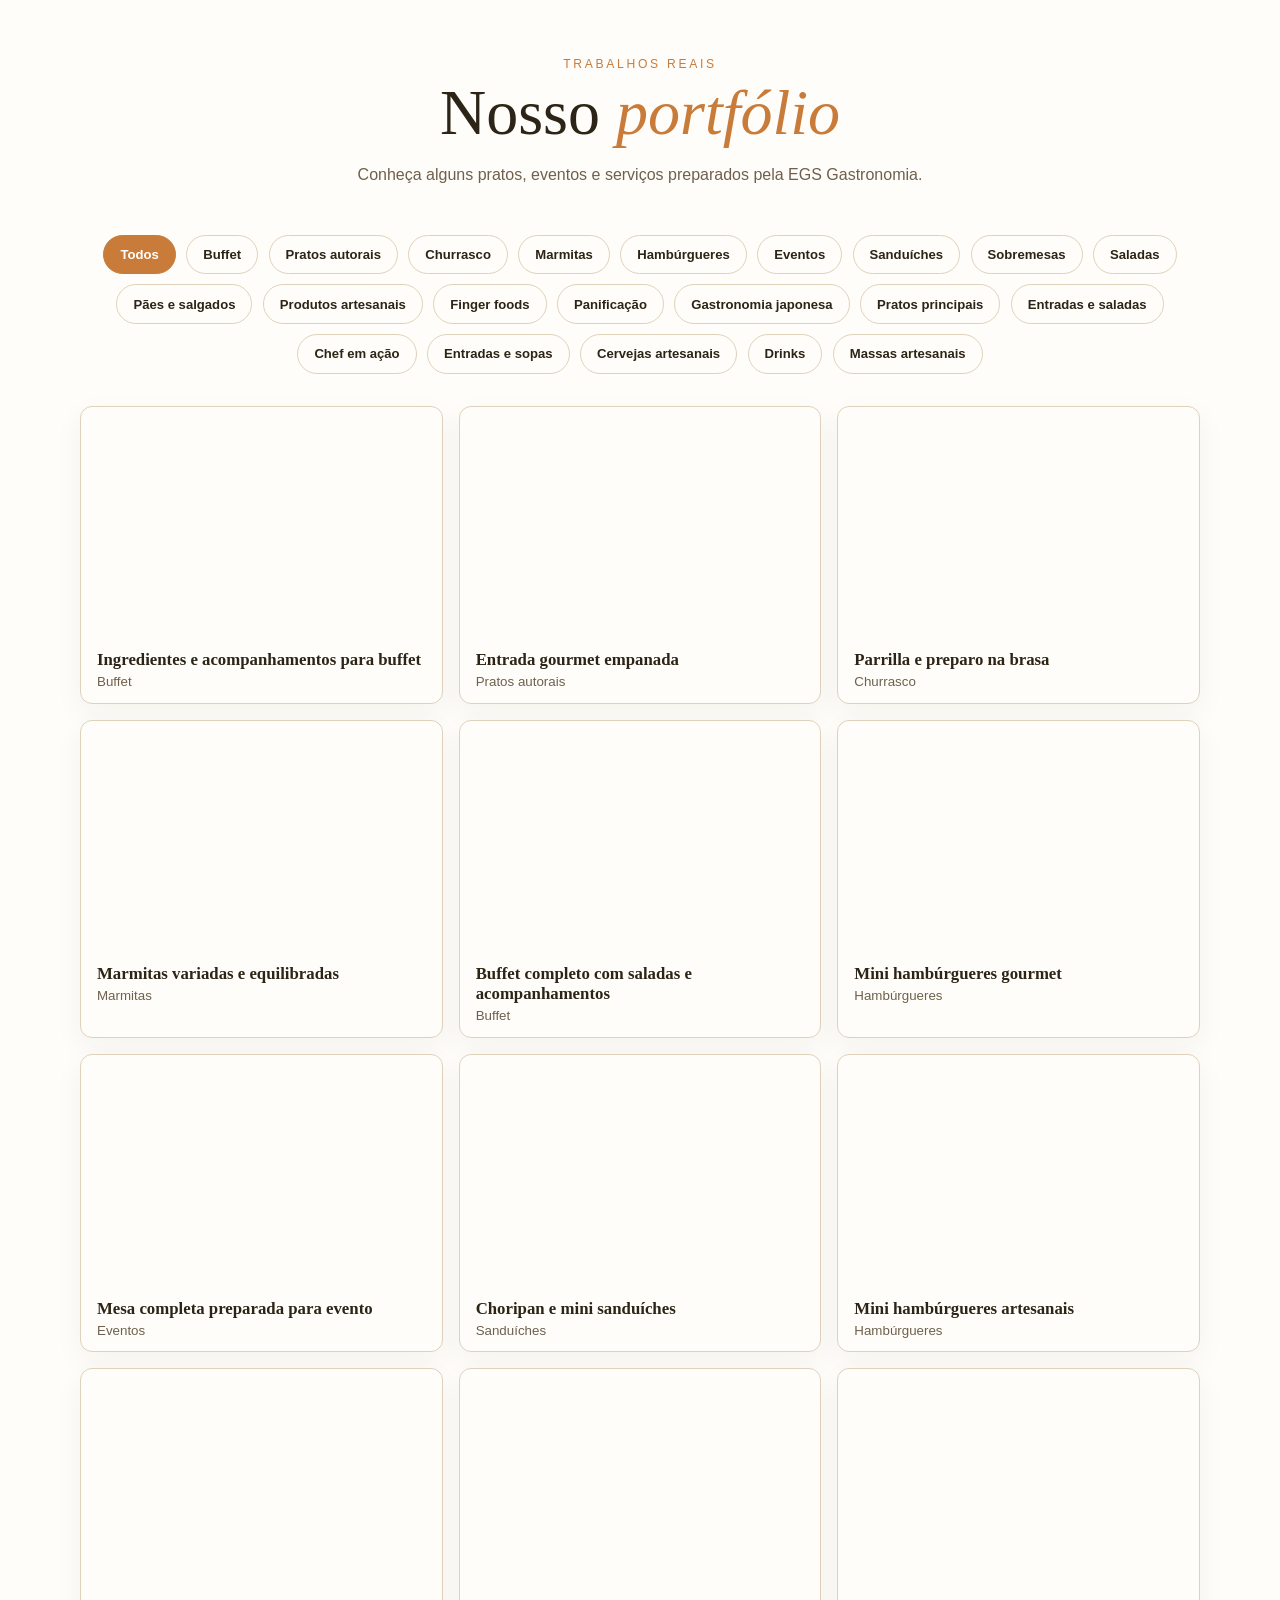
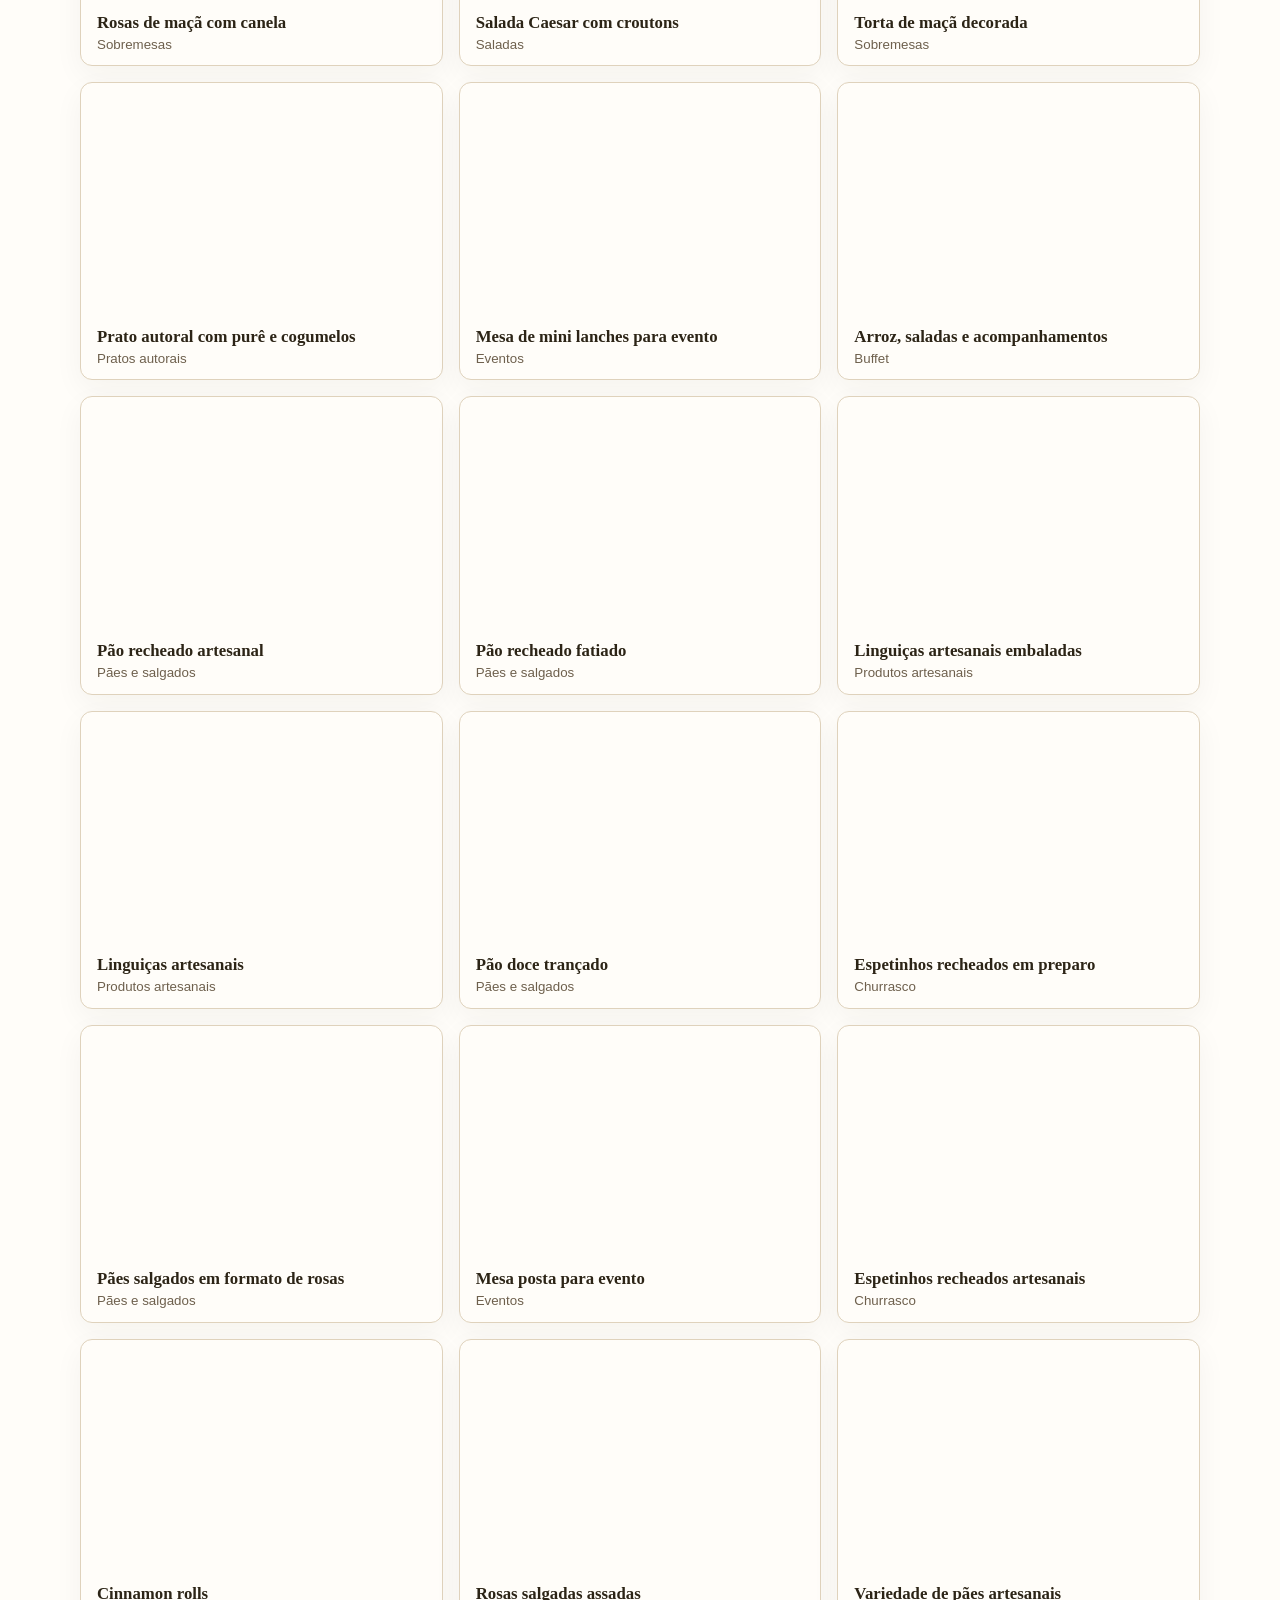
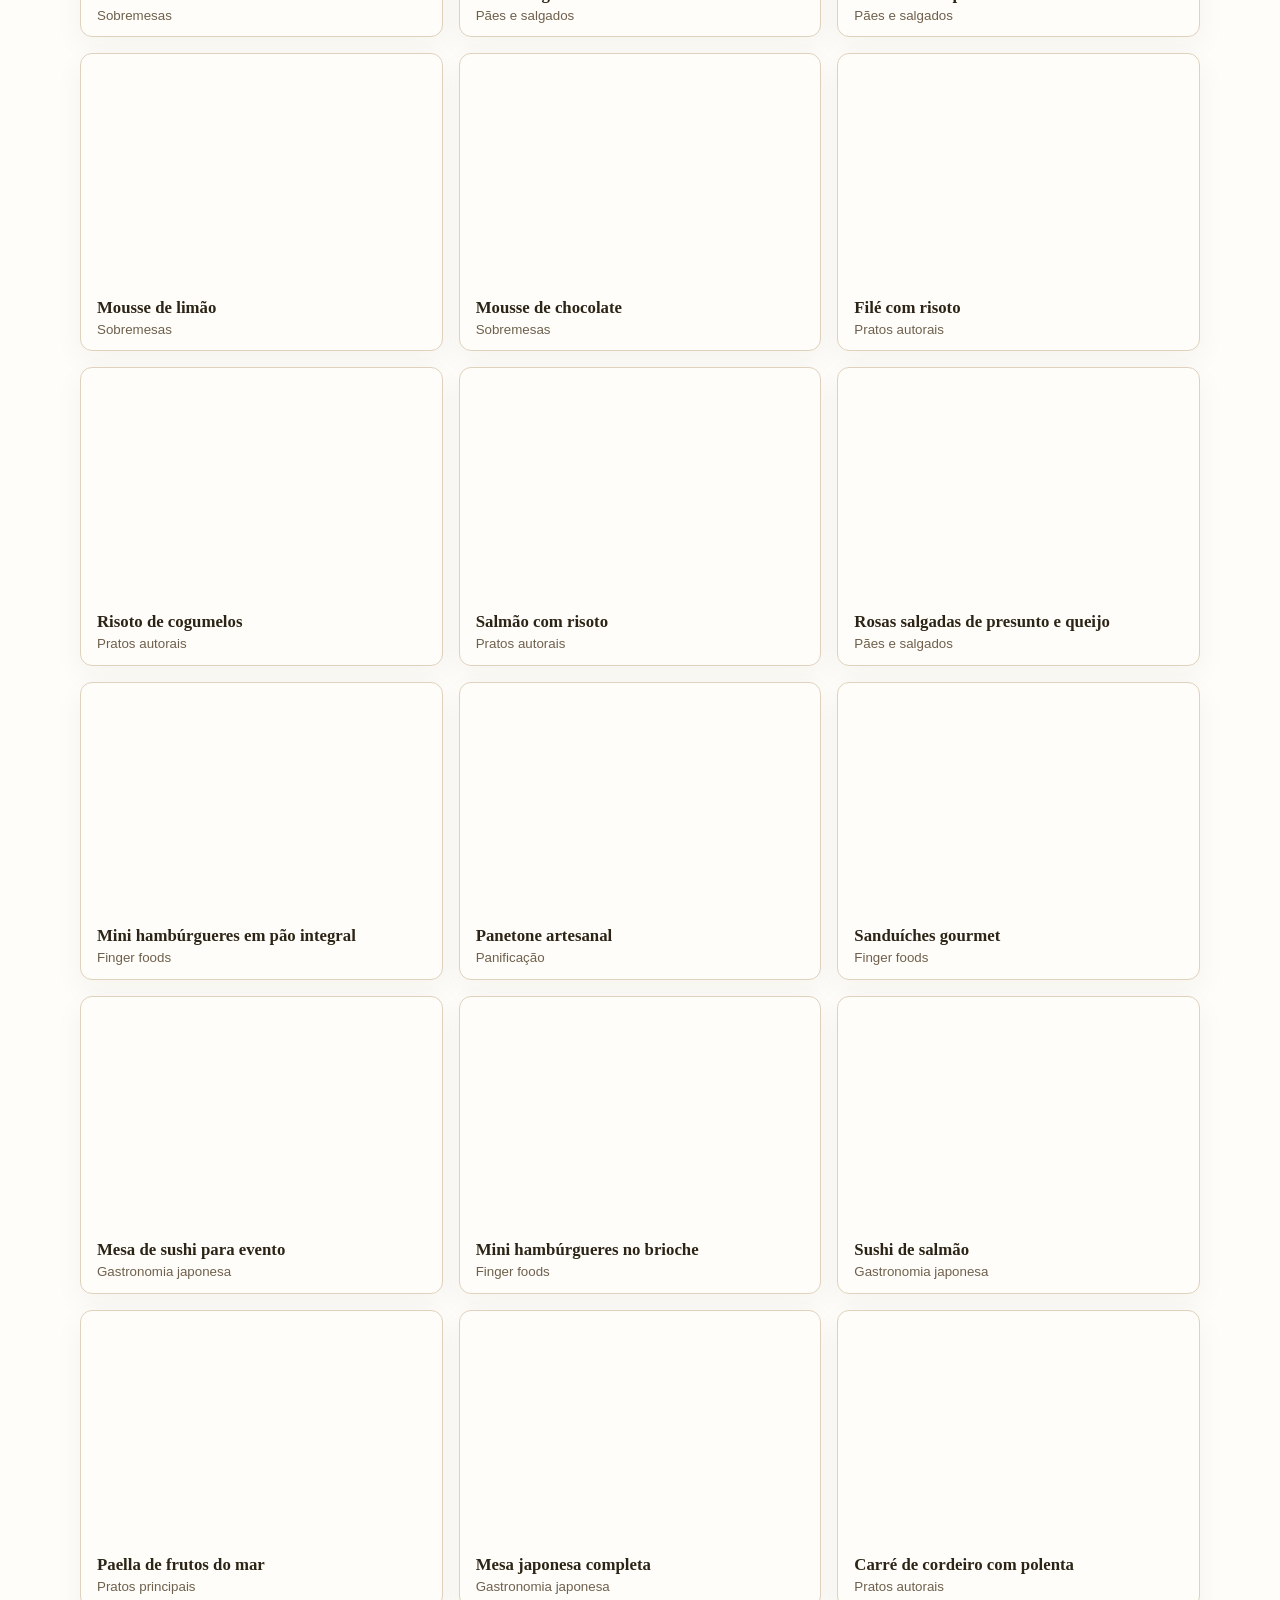
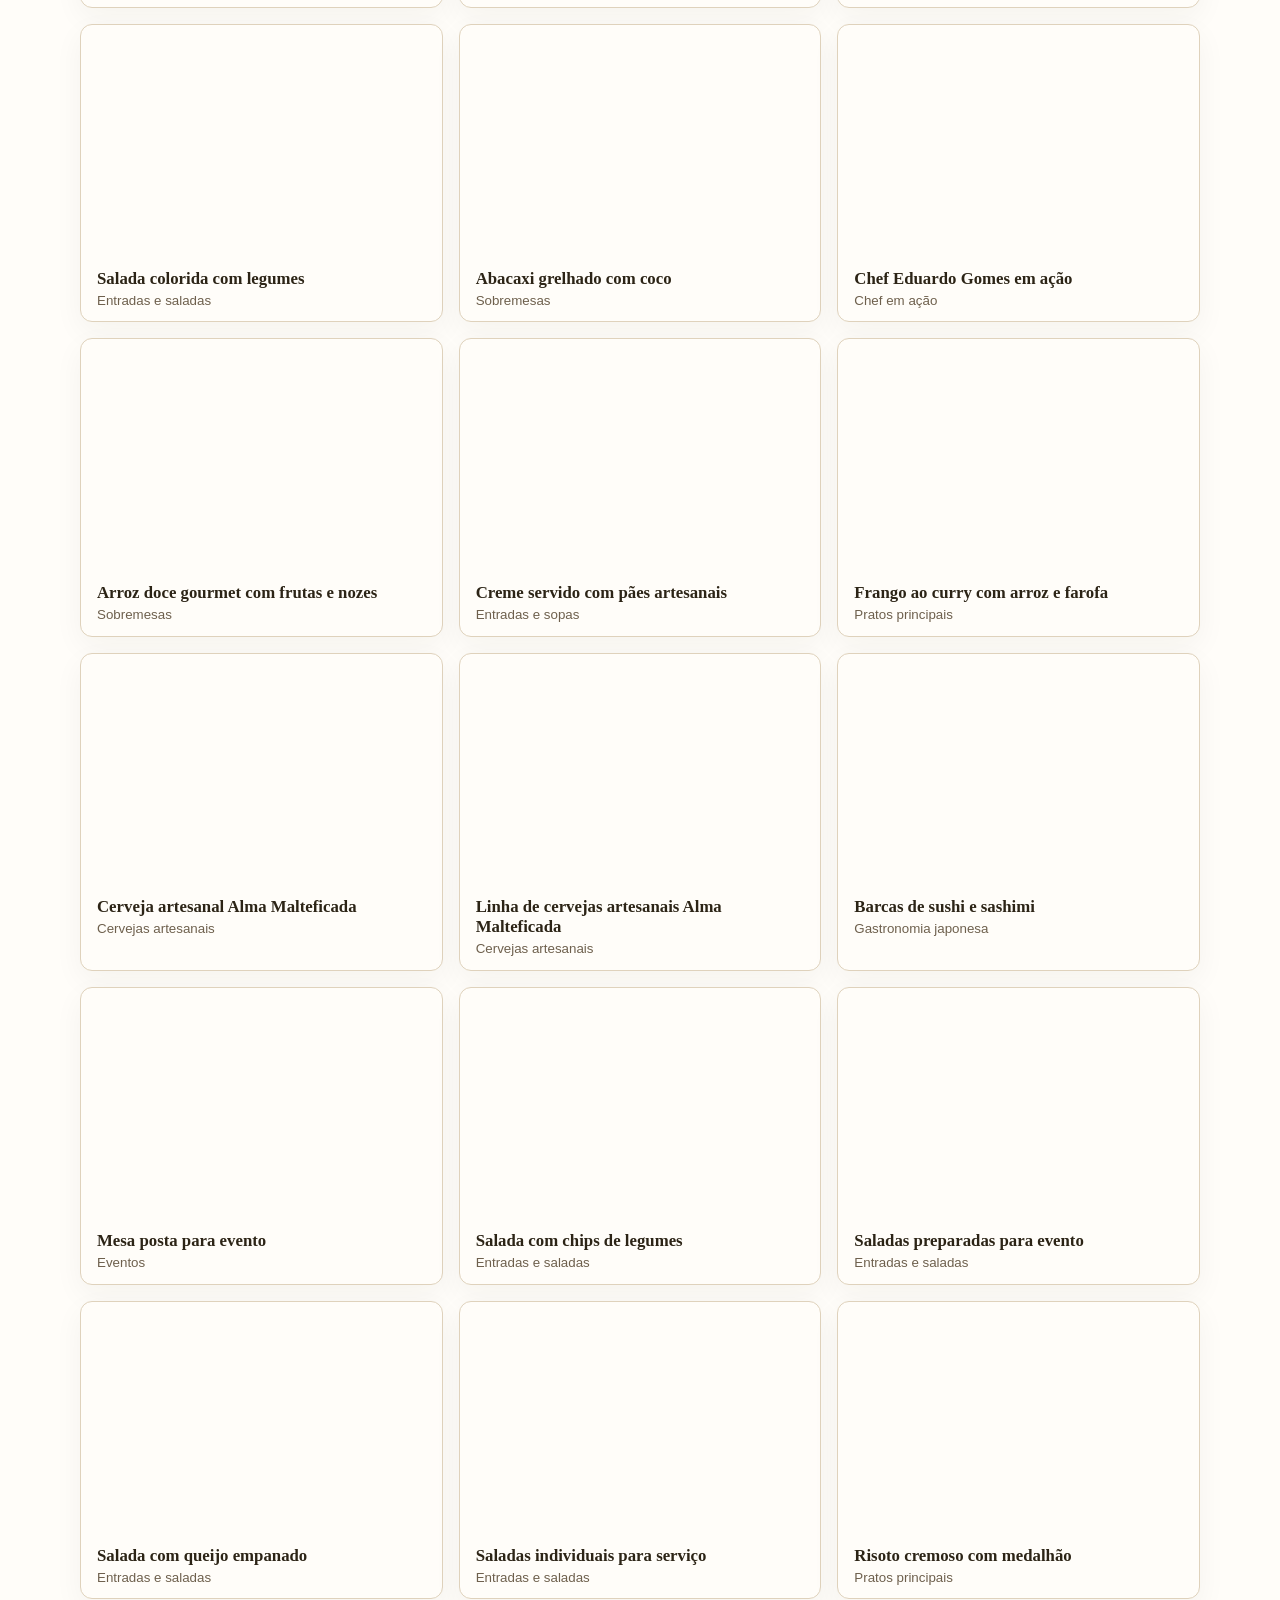
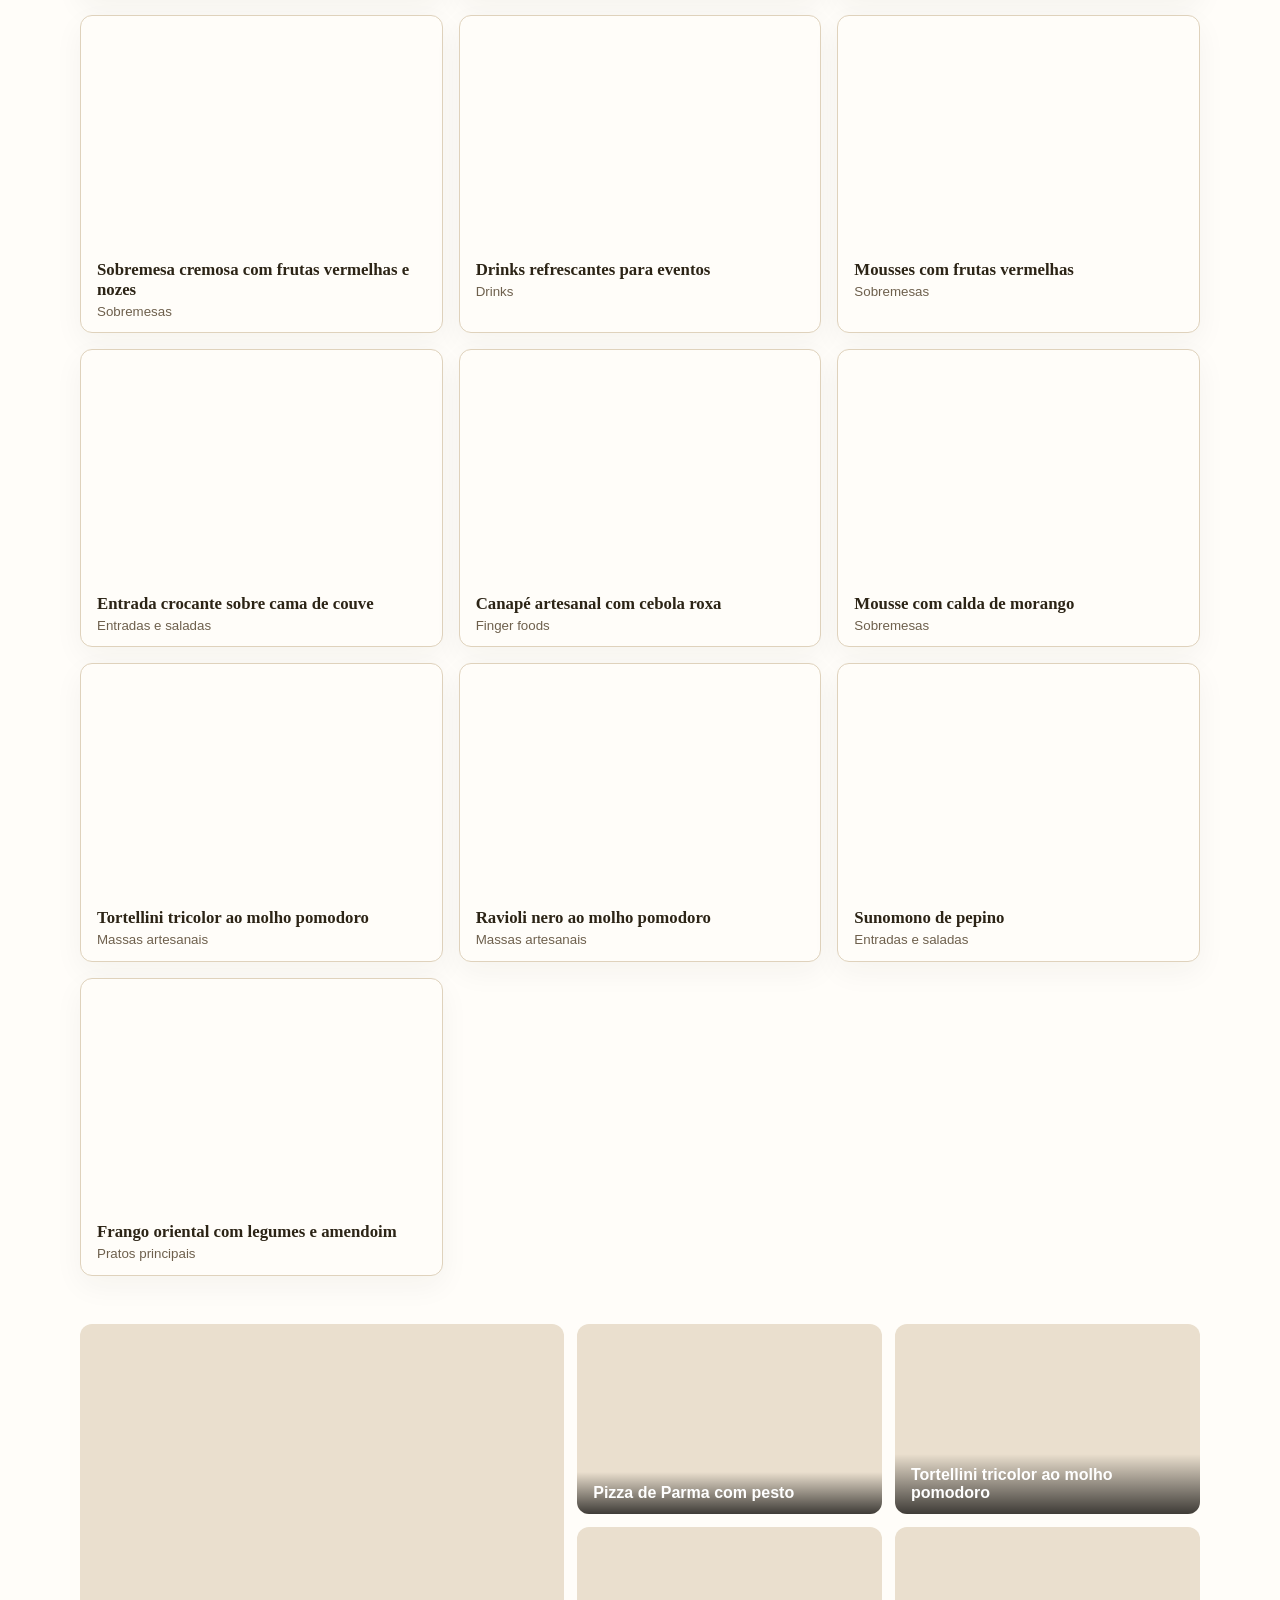
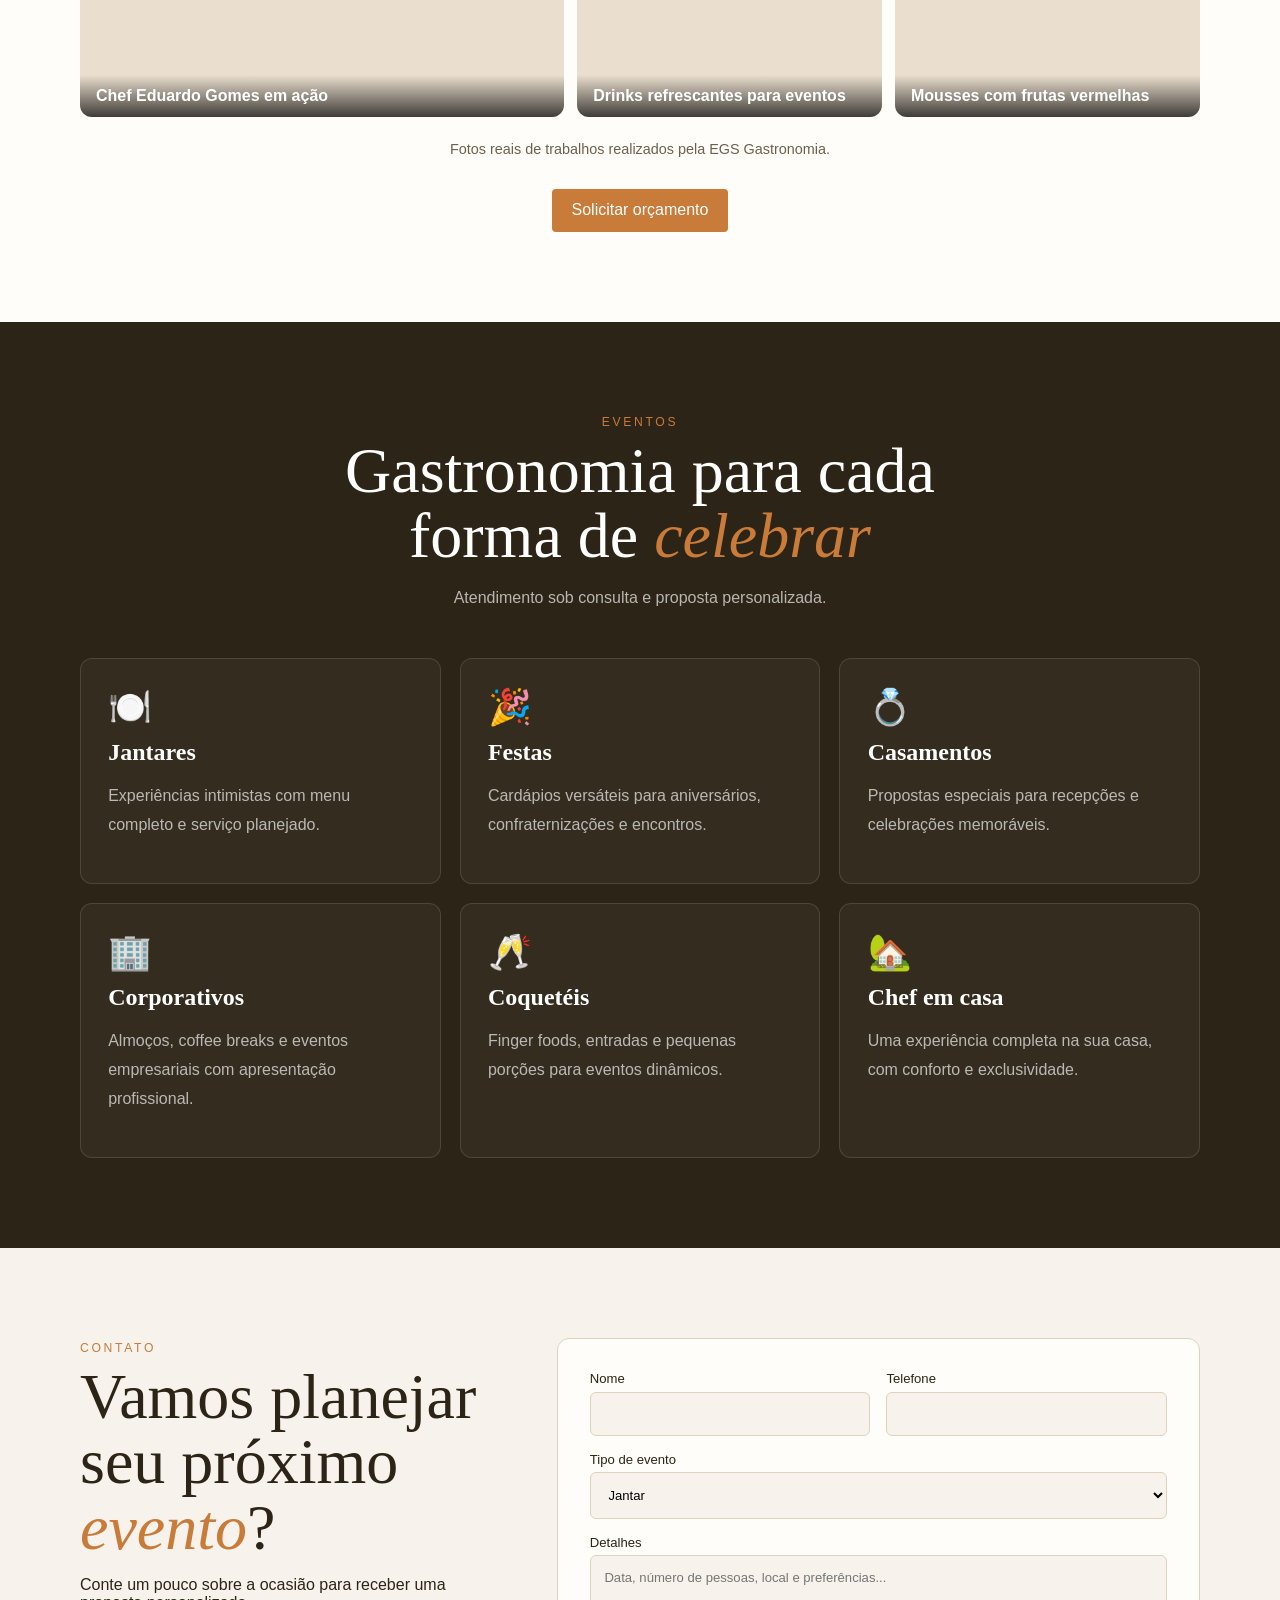
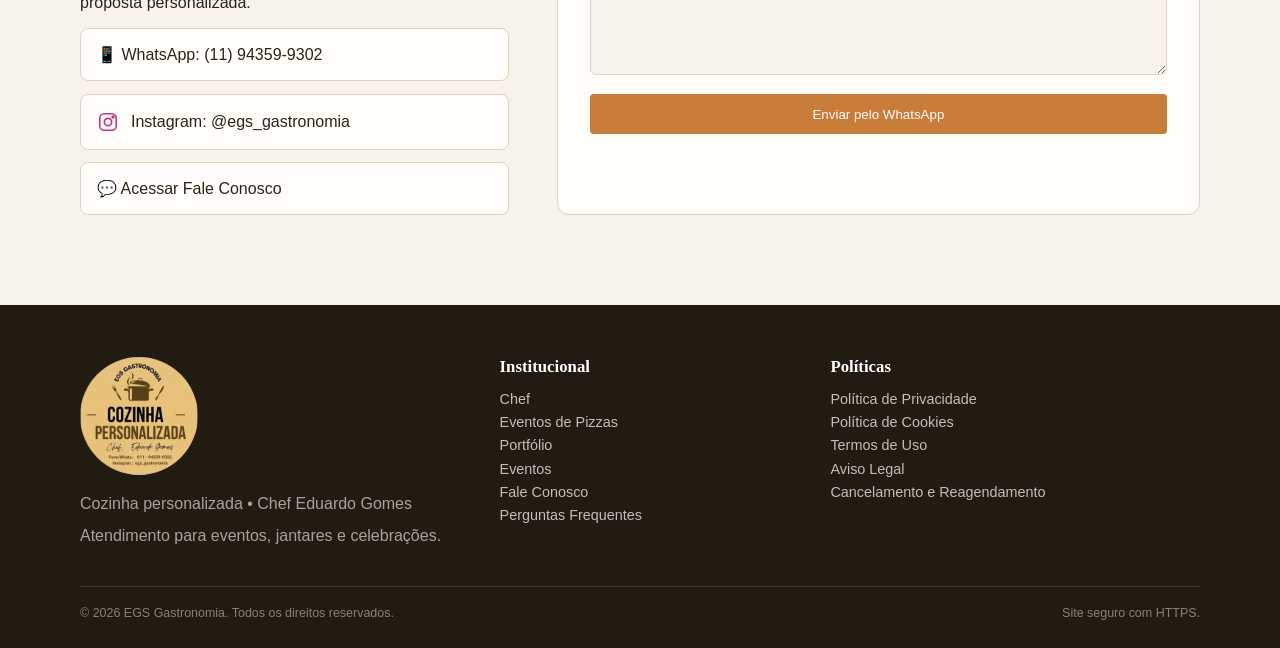
==== commit 07cddd1d: "Corrige foto do chef para usar versão nítida em PNG" ====
--- a/index.html
+++ b/index.html
@@ -32,7 +32,7 @@
 <header class="nav"><div class="wrap"><a class="brand" href="#inicio" aria-label="EGS Gastronomia — início">EGS <span>Gastronomia</span></a><button class="menu" type="button" aria-label="Abrir menu" aria-expanded="false" aria-controls="menu-principal">☰</button><nav class="links" id="menu-principal" aria-label="Navegação principal"><a href="#sobre">Chef</a><a href="#culinarias">Culinárias</a><a href="#pizzas">Pizzas</a><a href="#portfolio">Portfólio</a><a href="#eventos">Eventos</a><a href="#contato">Contato</a><a class="cta" href="#contato">Orçamento</a></nav></div></header>
 <main>
 <section id="inicio" class="hero"><div class="wrap hero-grid"><div><span class="eyebrow">Experiências gastronômicas</span><h1>Sabores que tornam cada momento <em>inesquecível</em>.</h1><p>Menus personalizados, cuidado em cada detalhe e gastronomia feita para receber, celebrar e surpreender.</p><div class="buttons"><a class="btn" href="#contato">Solicitar orçamento</a><a class="ghost" href="#portfolio">Conhecer o portfólio</a></div></div><div class="hero-card"><div class="hero-mark" aria-label="Logo da EGS Gastronomia">EGS</div><h2>Chef Eduardo Gomes</h2><p>Cozinha personalizada para encontros, eventos e experiências especiais.</p></div></div></section>
-<section id="sobre" class="section paper"><div class="wrap about"><img class="portrait" src="assets/img/chef/chef-eduardo-retrato.jpg?v=20260728-4" alt="Chef Eduardo Gomes" width="420" height="600"><div><span class="eyebrow">Sobre o chef</span><h2 class="title">Cozinha feita com técnica, cuidado e <em>personalidade</em>.</h2><p>A EGS Gastronomia transforma cada ocasião em uma experiência única. O menu é pensado de acordo com o perfil do evento, preferências dos convidados e estilo de serviço desejado.</p><p>Do jantar intimista à celebração em família, cada etapa recebe atenção: planejamento, ingredientes, execução e apresentação.</p><div class="chips"><span class="chip">Menus personalizados</span><span class="chip">Eventos sociais</span><span class="chip">Jantares especiais</span></div></div></div></section>
+<section id="sobre" class="section paper"><div class="wrap about"><img class="portrait" src="assets/img/chef/chef-eduardo-retrato-nitido.png?v=20260728-5" alt="Chef Eduardo Gomes" width="420" height="600"><div><span class="eyebrow">Sobre o chef</span><h2 class="title">Cozinha feita com técnica, cuidado e <em>personalidade</em>.</h2><p>A EGS Gastronomia transforma cada ocasião em uma experiência única. O menu é pensado de acordo com o perfil do evento, preferências dos convidados e estilo de serviço desejado.</p><p>Do jantar intimista à celebração em família, cada etapa recebe atenção: planejamento, ingredientes, execução e apresentação.</p><div class="chips"><span class="chip">Menus personalizados</span><span class="chip">Eventos sociais</span><span class="chip">Jantares especiais</span></div></div></div></section>
 <section id="culinarias" class="section"><div class="wrap"><div class="head"><span class="eyebrow">Culinárias</span><h2 class="title">Escolha o estilo da sua <em>experiência</em></h2><p>As opções abaixo podem ser combinadas e adaptadas para o seu evento.</p></div><div class="grid"><article class="card"><span class="flag-icon" aria-hidden="true"><svg viewBox="0 0 30 20"><rect width="30" height="20" fill="#009739"/><polygon points="15,2 27,10 15,18 3,10" fill="#FEDD00"/><circle cx="15" cy="10" r="4.6" fill="#012169"/></svg></span><b>Brasileira</b><p>Sabores afetivos, ingredientes regionais e releituras contemporâneas.</p></article><article class="card"><span class="flag-icon" aria-hidden="true"><svg viewBox="0 0 30 20"><rect width="10" height="20" fill="#009246"/><rect x="10" width="10" height="20" fill="#fff"/><rect x="20" width="10" height="20" fill="#CE2B37"/></svg></span><b>Italiana</b><p>Massas, risotos, molhos artesanais e menus de inspiração mediterrânea.</p></article><article class="card"><span class="flag-icon" aria-hidden="true"><svg viewBox="0 0 30 20"><rect width="10" height="20" fill="#0055A4"/><rect x="10" width="10" height="20" fill="#fff"/><rect x="20" width="10" height="20" fill="#EF4135"/></svg></span><b>Francesa</b><p>Técnica, elegância e apresentações refinadas para ocasiões especiais.</p></article><article class="card"><span class="icon" aria-hidden="true">🥗</span><b>Vegetariana</b><p>Menus criativos, coloridos e completos, sem abrir mão de sabor.</p></article><article class="card"><span class="icon" aria-hidden="true">✨</span><b>Personalizada</b><p>Uma proposta exclusiva, criada conforme seu gosto, orçamento e ocasião.</p></article></div></div></section>
 <section id="pizzas" class="section pizza-events"><div class="wrap pizza-showcase"><div class="pizza-copy"><span class="pizza-kicker">🍕 Experiência ao vivo</span><h2>Eventos de <em>Pizzas</em></h2><p><strong>Pizza até você.</strong> Levamos sabor, aroma e uma experiência completa para sua casa, empresa ou celebração. Pizzas preparadas para transformar o seu evento em um encontro leve, gostoso e memorável.</p><div class="pizza-benefits"><span>🔥 Preparo para o evento</span><span>🍕 Sabores personalizados</span><span>🏡 Na sua casa</span><span>🏢 Na sua empresa</span></div><div class="pizza-actions"><a class="btn" href="#contato">Quero um evento de pizzas</a><a class="ghost" href="#portfolio">Ver outros trabalhos</a></div></div><div><div class="pizza-gallery" aria-label="Fotos de eventos de pizzas"></div><p class="pizza-note">Fotos reais de trabalhos da EGS Gastronomia.</p></div></div></section>
 <section id="portfolio" class="section paper"><div class="wrap"><div class="head"><span class="eyebrow">Trabalhos reais</span><h2 class="title">Nosso <em>portfólio</em></h2><p>Conheça alguns pratos, eventos e serviços preparados pela EGS Gastronomia.</p></div><div id="portfolio-filters" class="portfolio-filters" aria-label="Filtrar fotos do portfólio"></div><div id="portfolio-grid" class="portfolio-grid" aria-live="polite"></div><p id="portfolio-empty" class="portfolio-empty">As fotos estão sendo preparadas para publicação.</p><div id="portfolio-mosaic" class="portfolio-mosaic" aria-label="Destaques do portfólio"></div><p class="portfolio-note">Fotos reais de trabalhos realizados pela EGS Gastronomia.</p><div class="portfolio-cta"><a class="btn" href="#contato">Solicitar orçamento</a></div></div></section>
@@ -43,4 +43,4 @@
 <div class="gallery-lightbox" id="gallery-lightbox" role="dialog" aria-modal="true" aria-label="Visualização ampliada da galeria"><div class="lightbox-dialog"><button class="lightbox-close" type="button" aria-label="Fechar imagem">×</button><button class="lightbox-nav lightbox-prev" type="button" aria-label="Imagem anterior">‹</button><img class="lightbox-image" alt=""><p class="lightbox-caption"></p><button class="lightbox-nav lightbox-next" type="button" aria-label="Próxima imagem">›</button></div></div>
 <a class="wa" href="https://wa.me/5511943599302" target="_blank" rel="noopener noreferrer" aria-label="Abrir conversa no WhatsApp">✆</a>
 </body>
-</html>+</html>
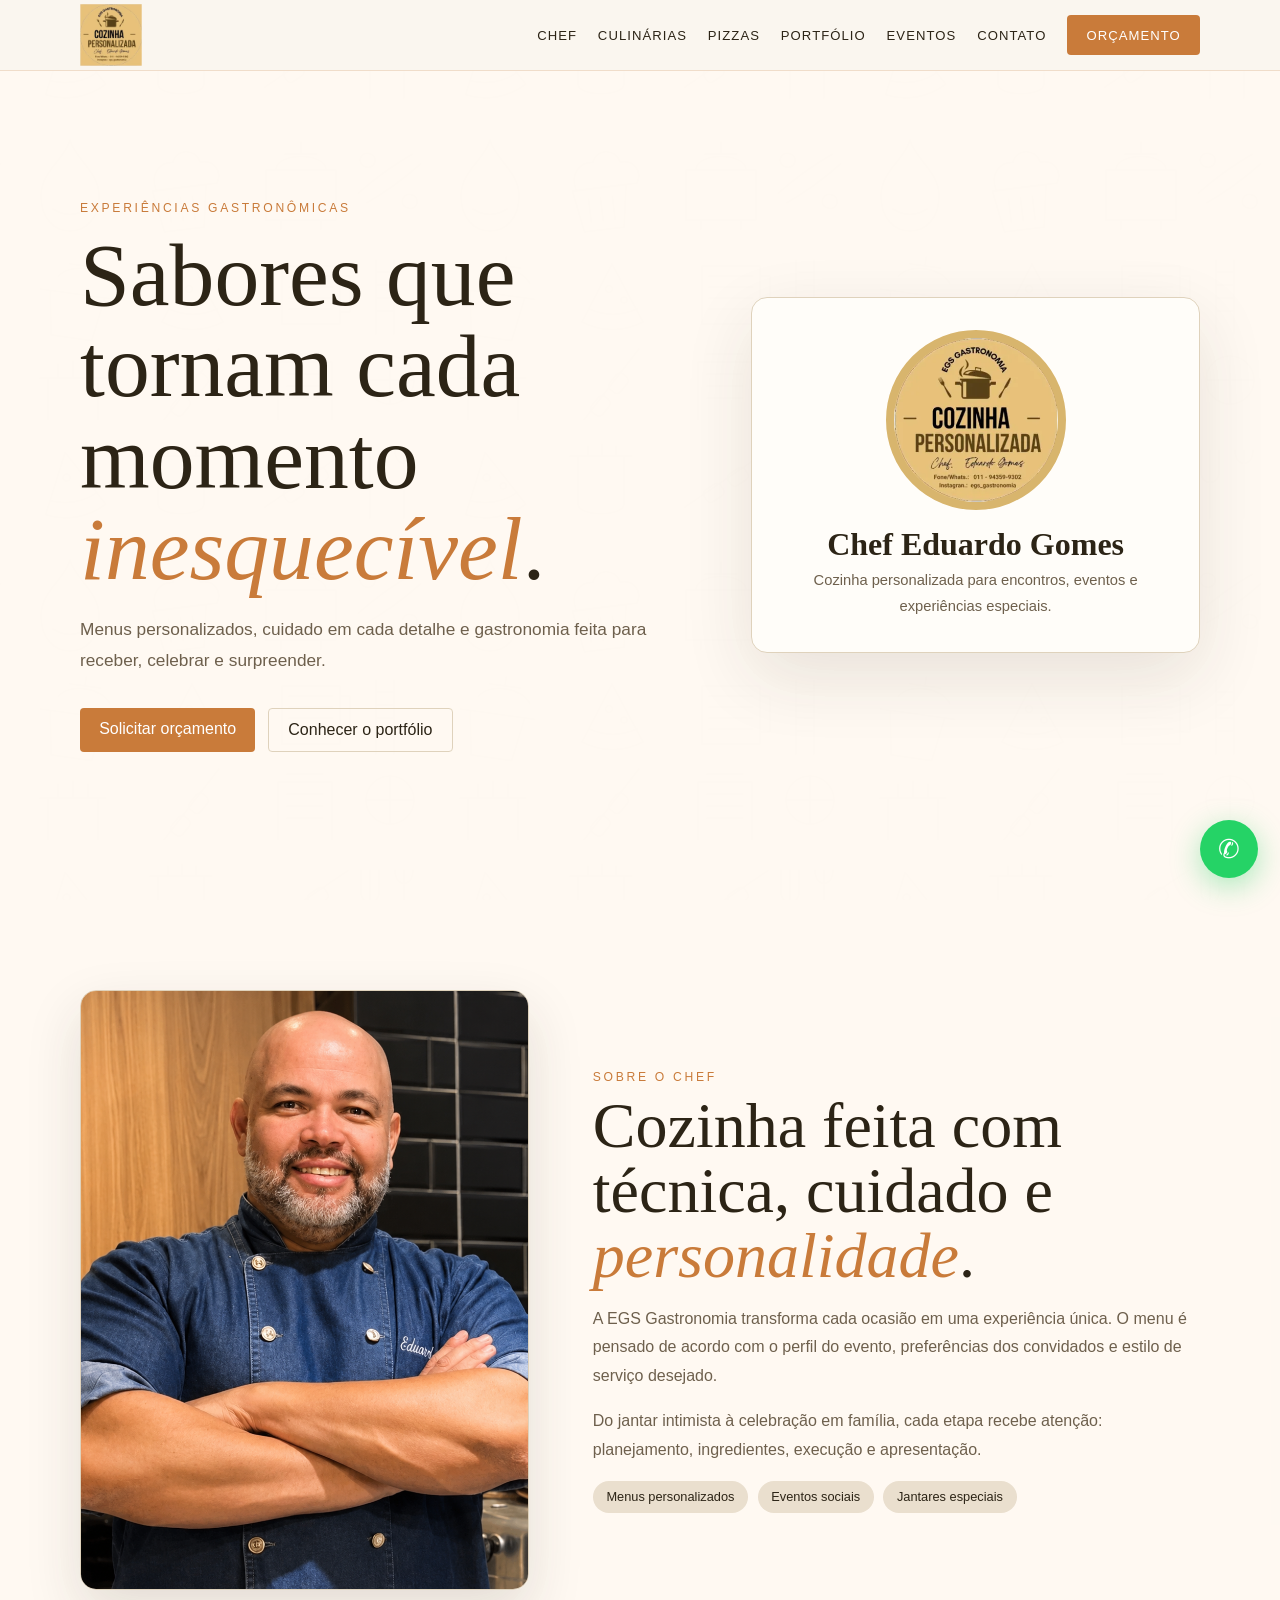
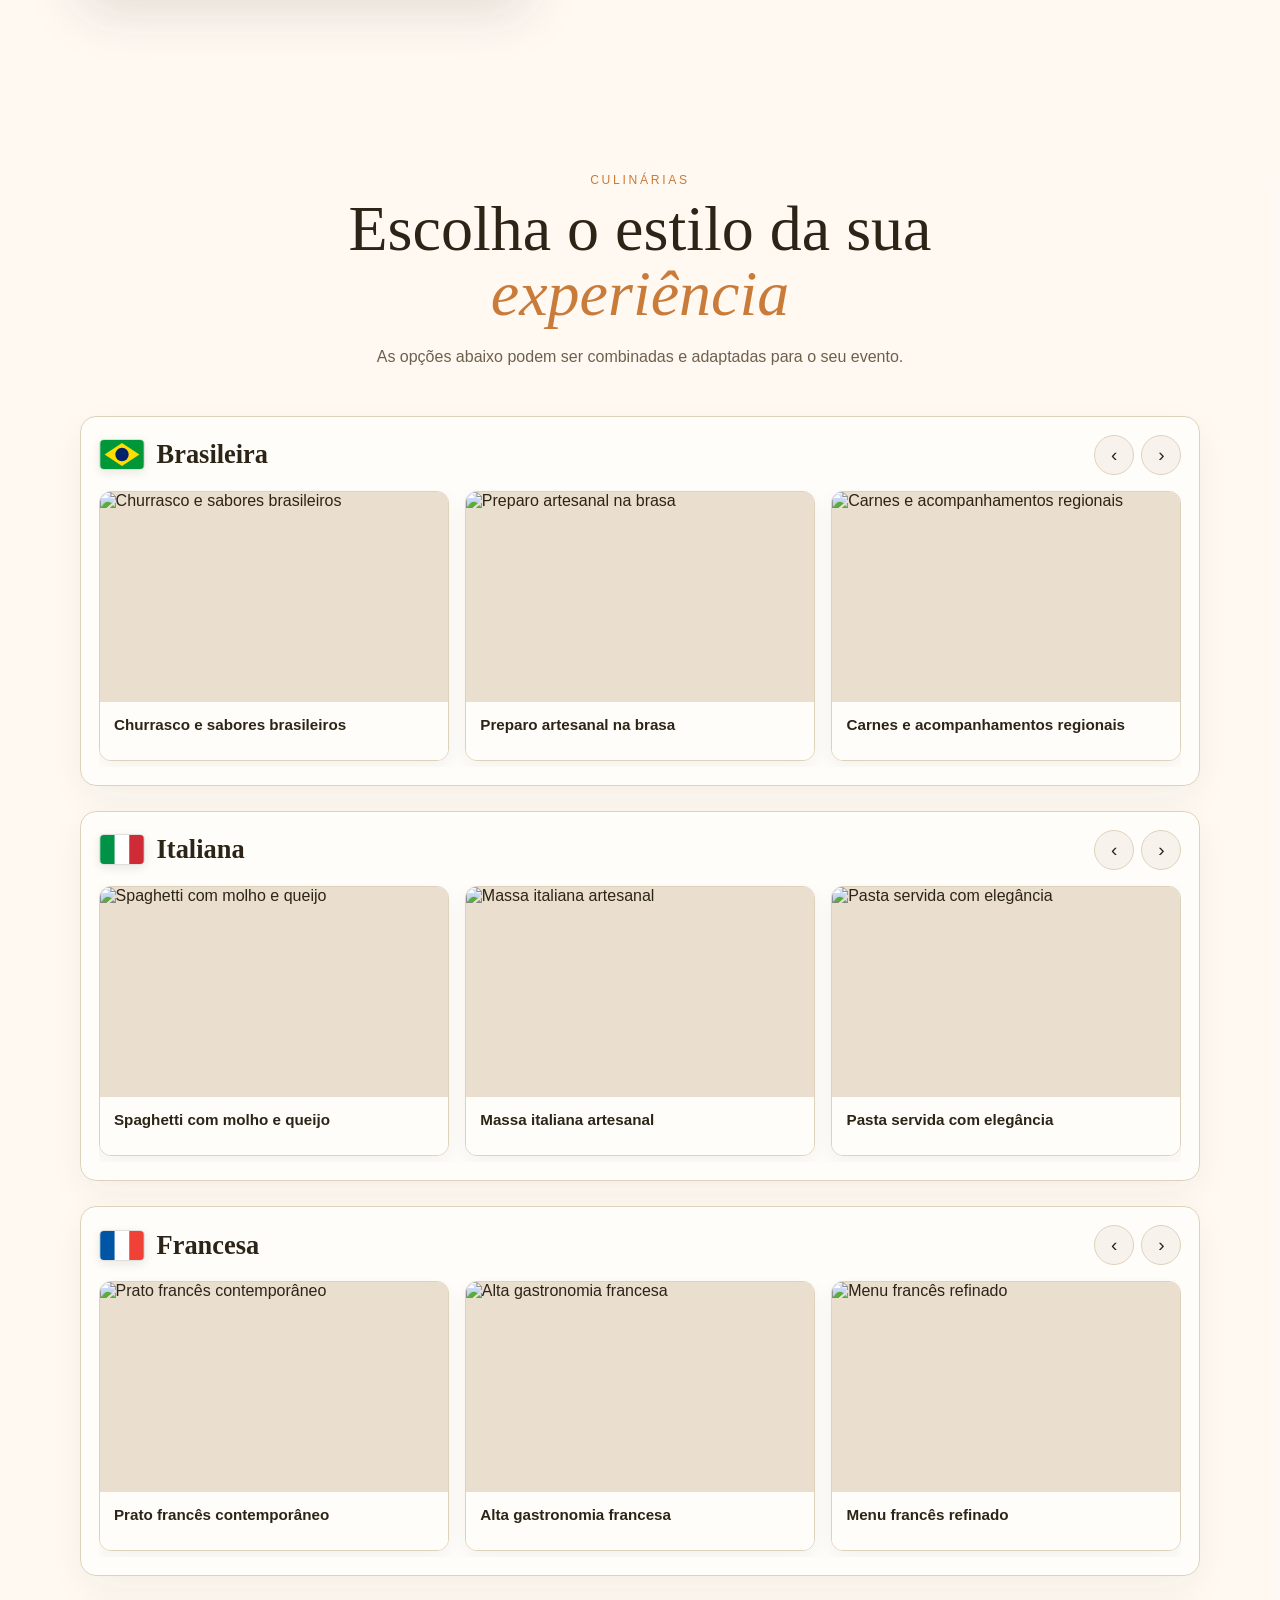
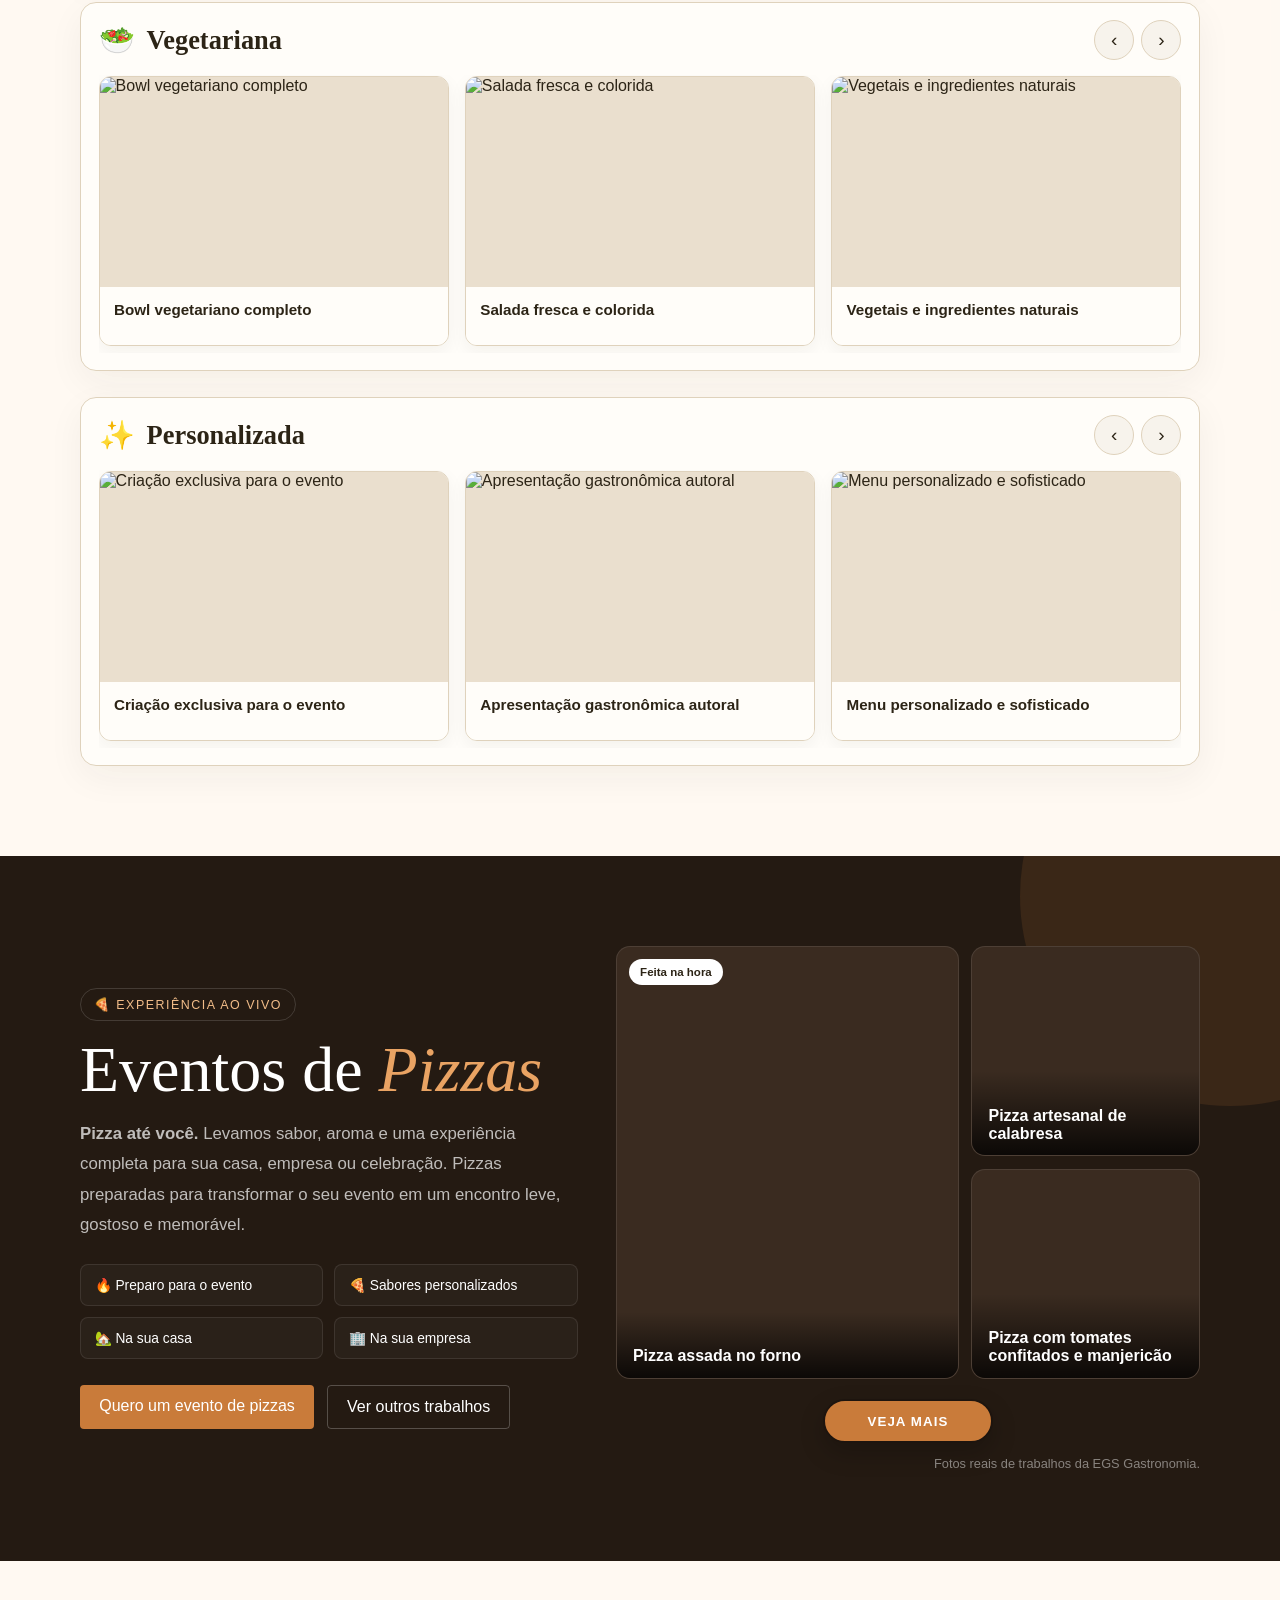
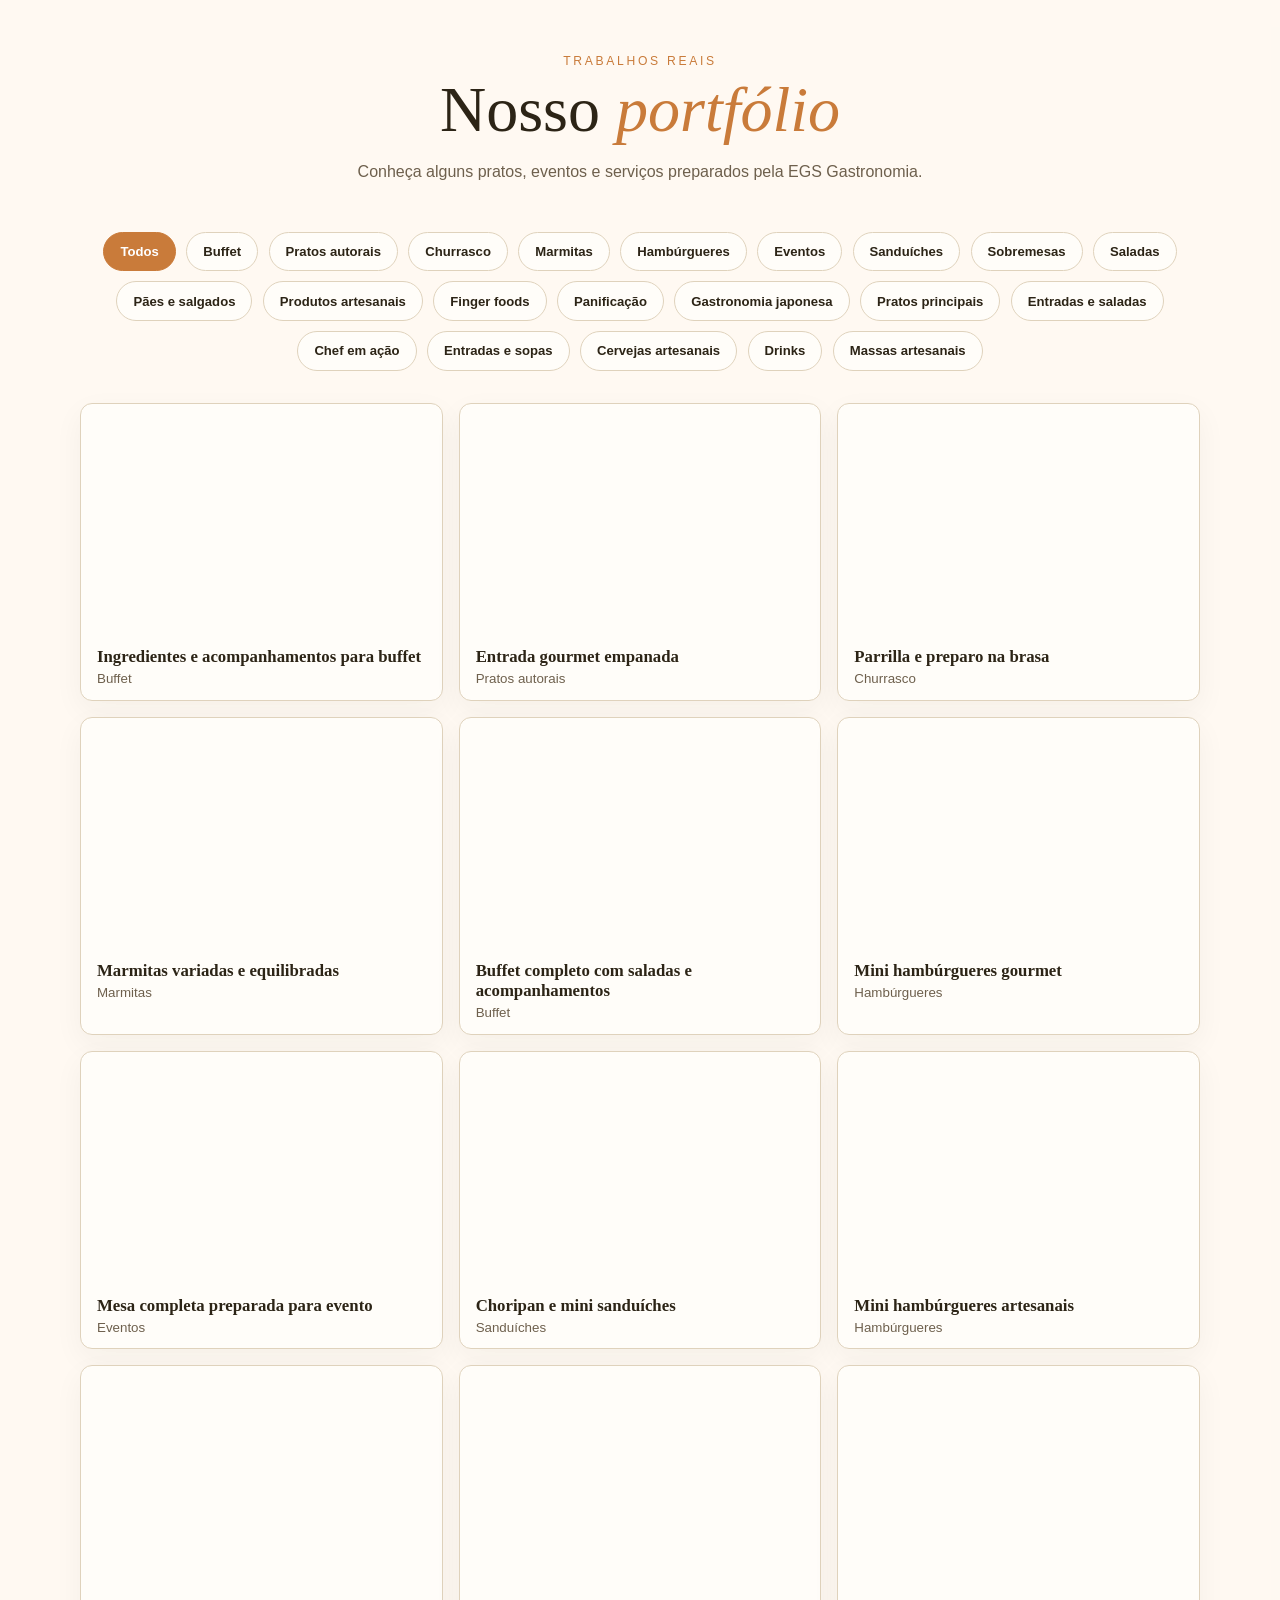
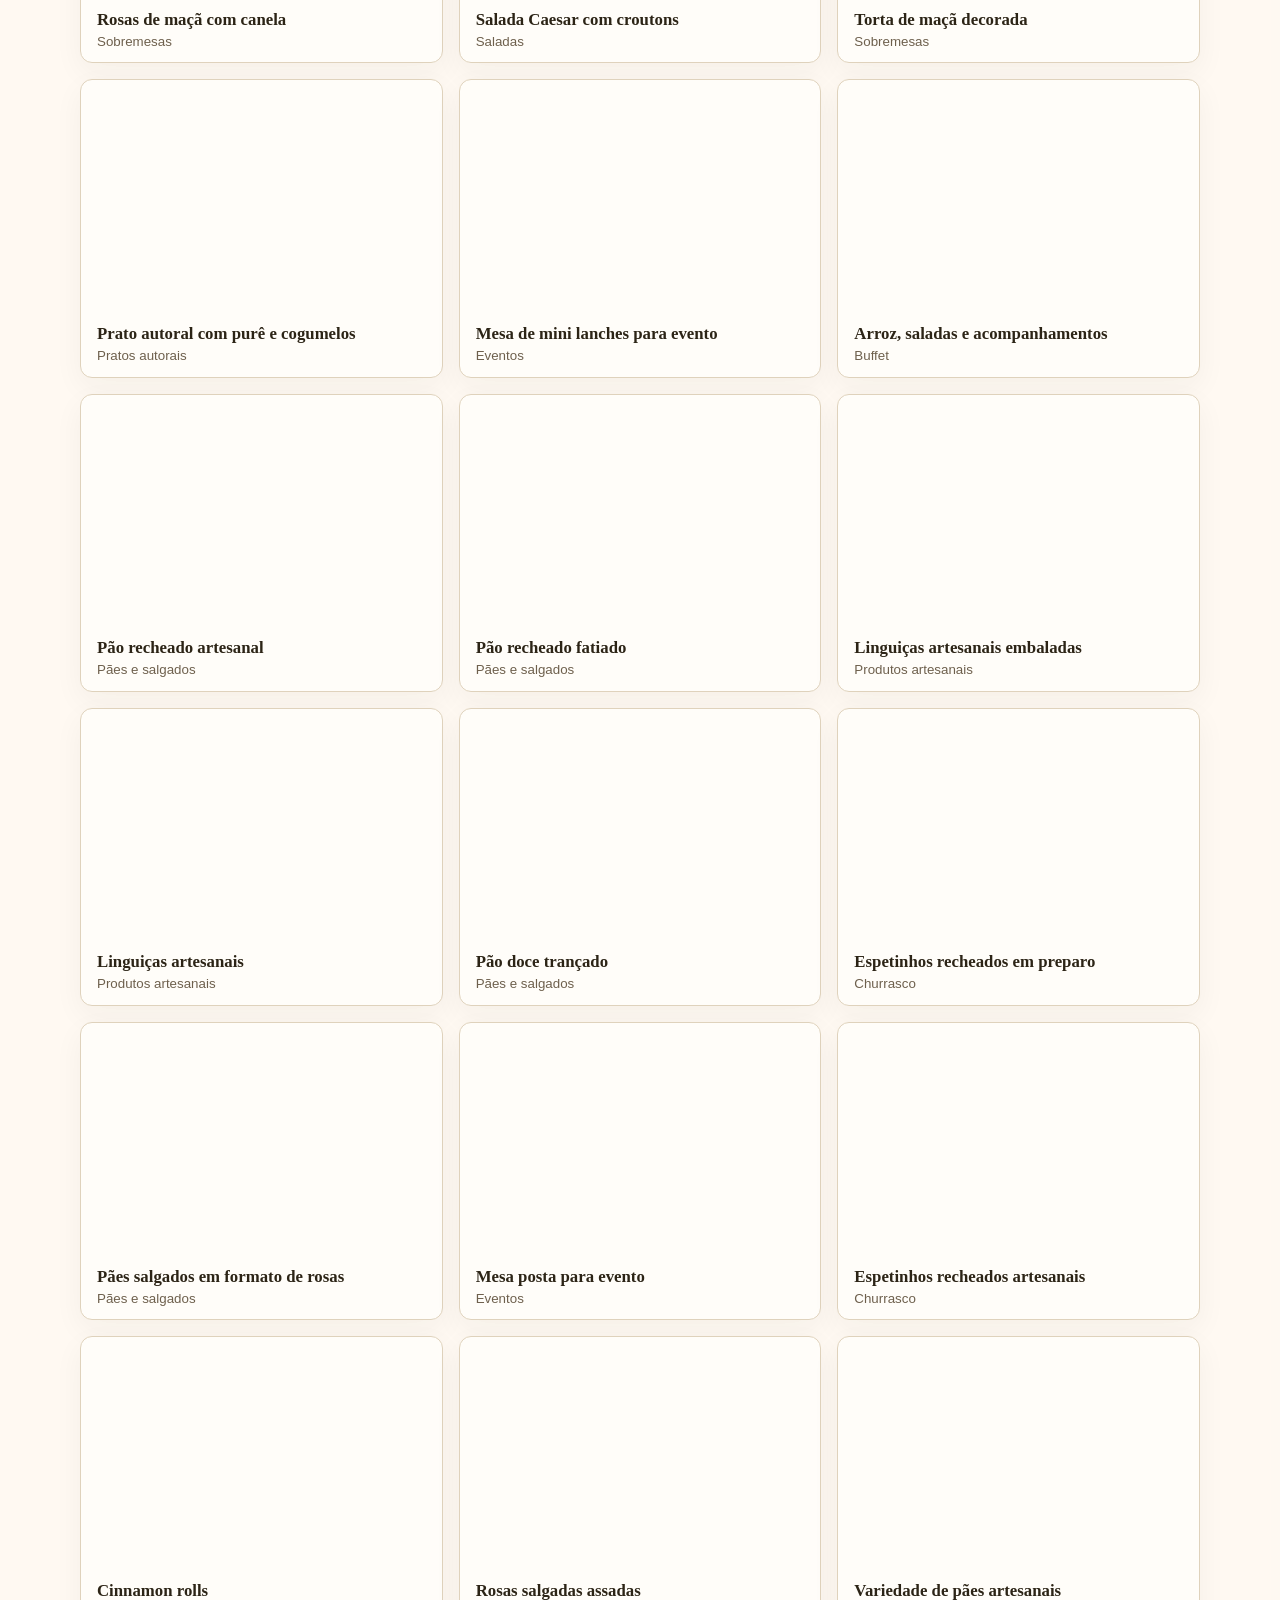
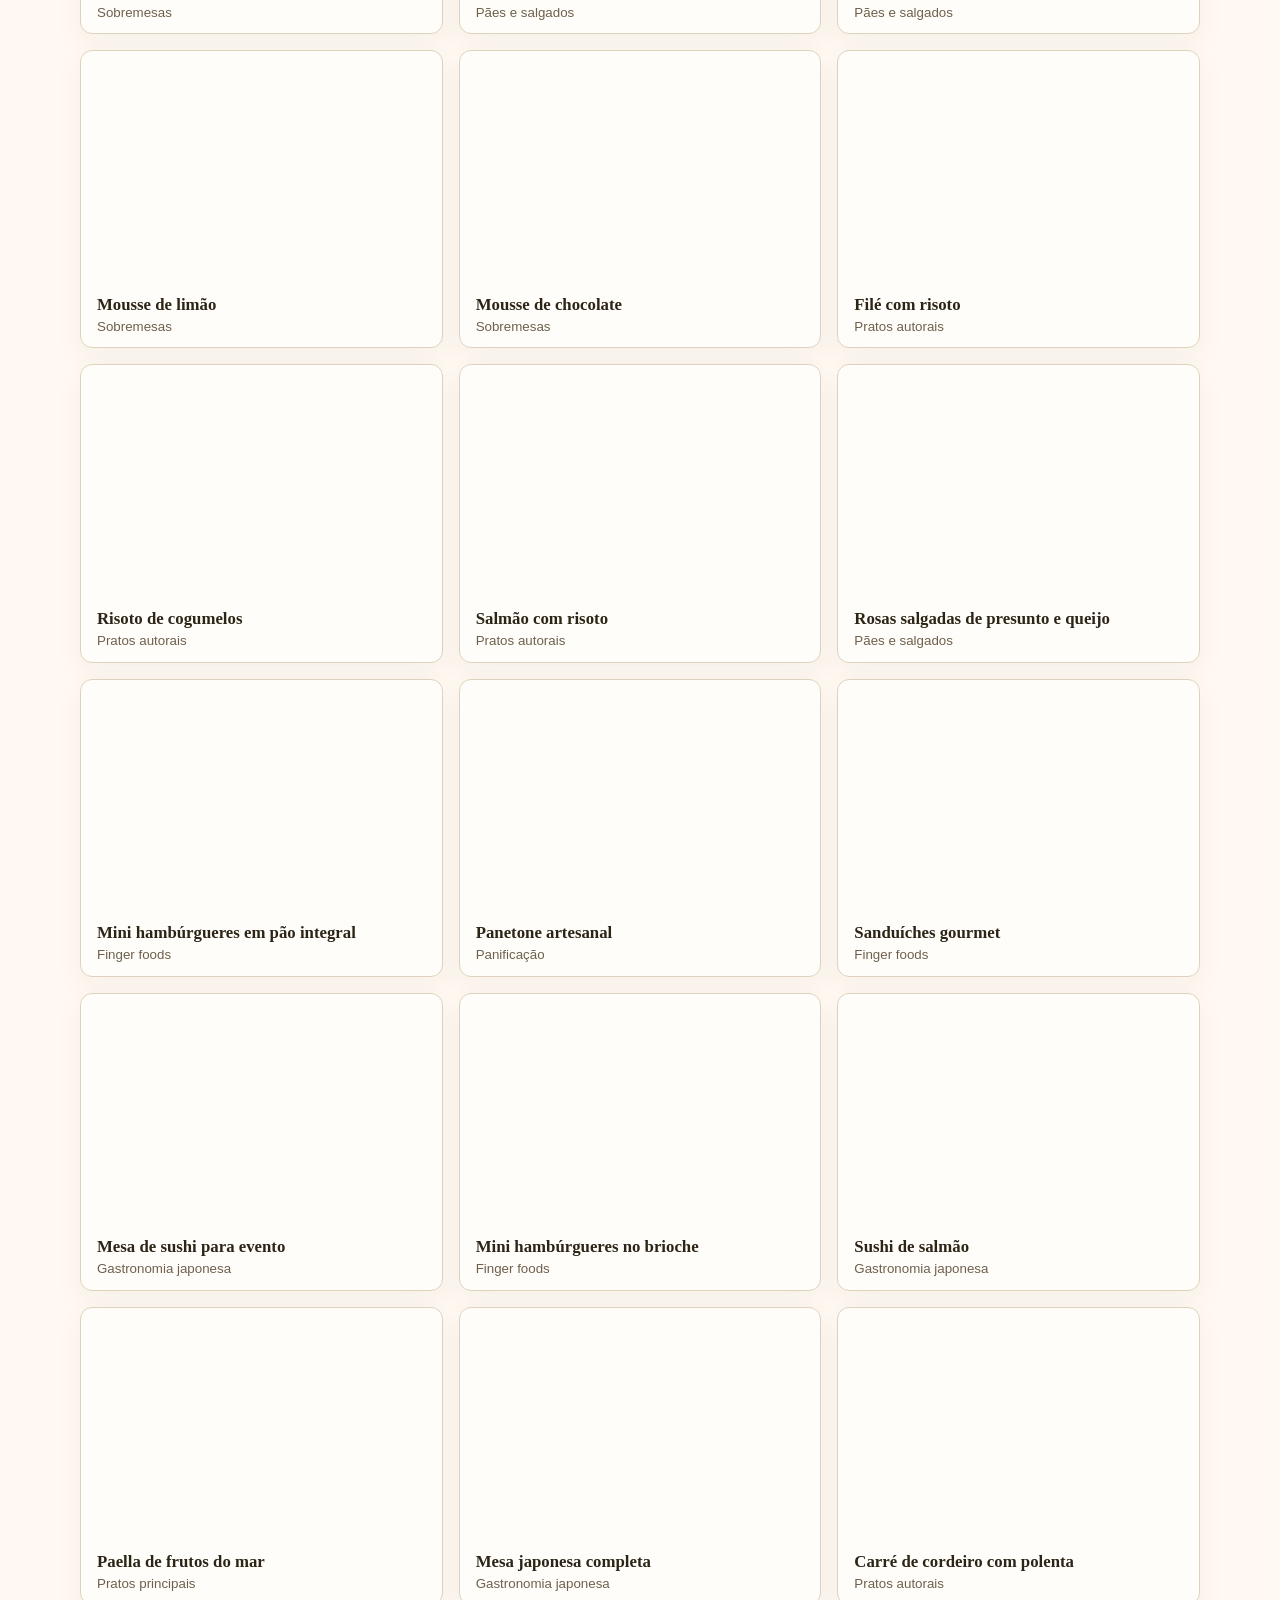
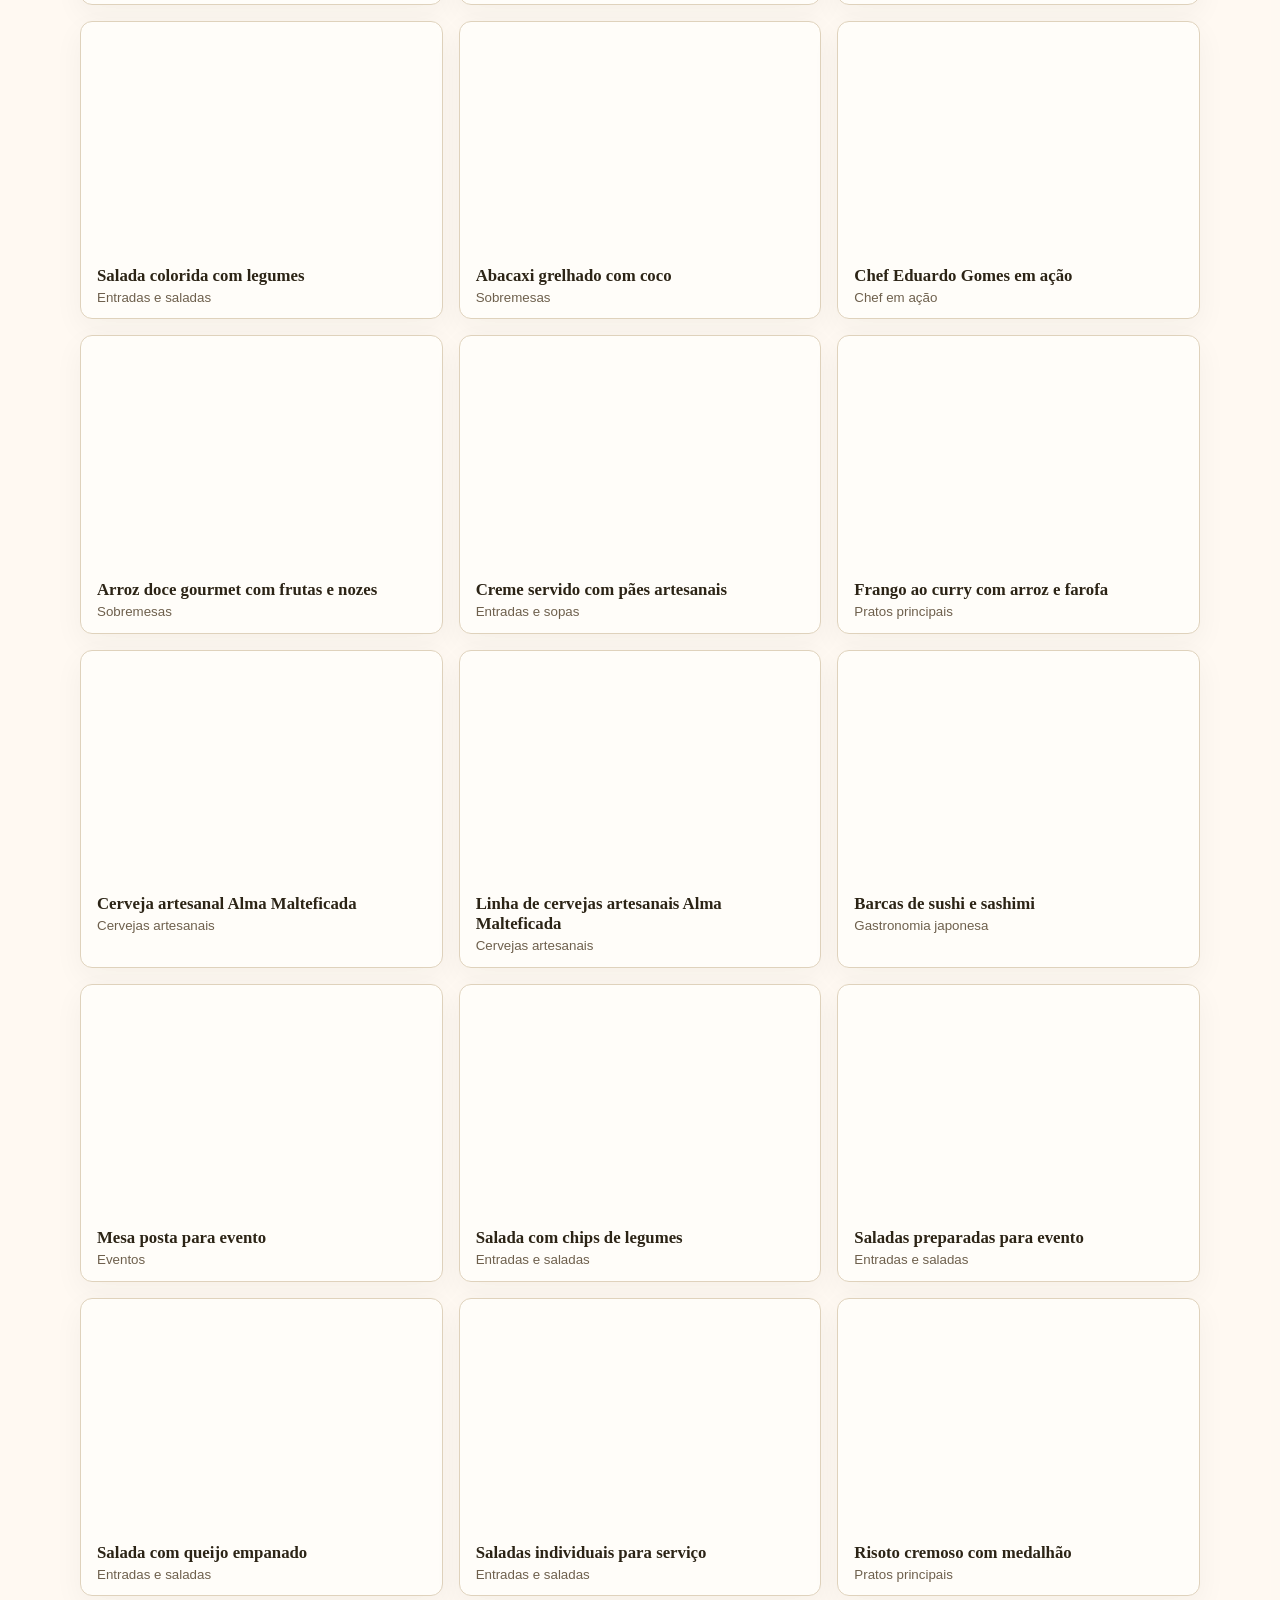
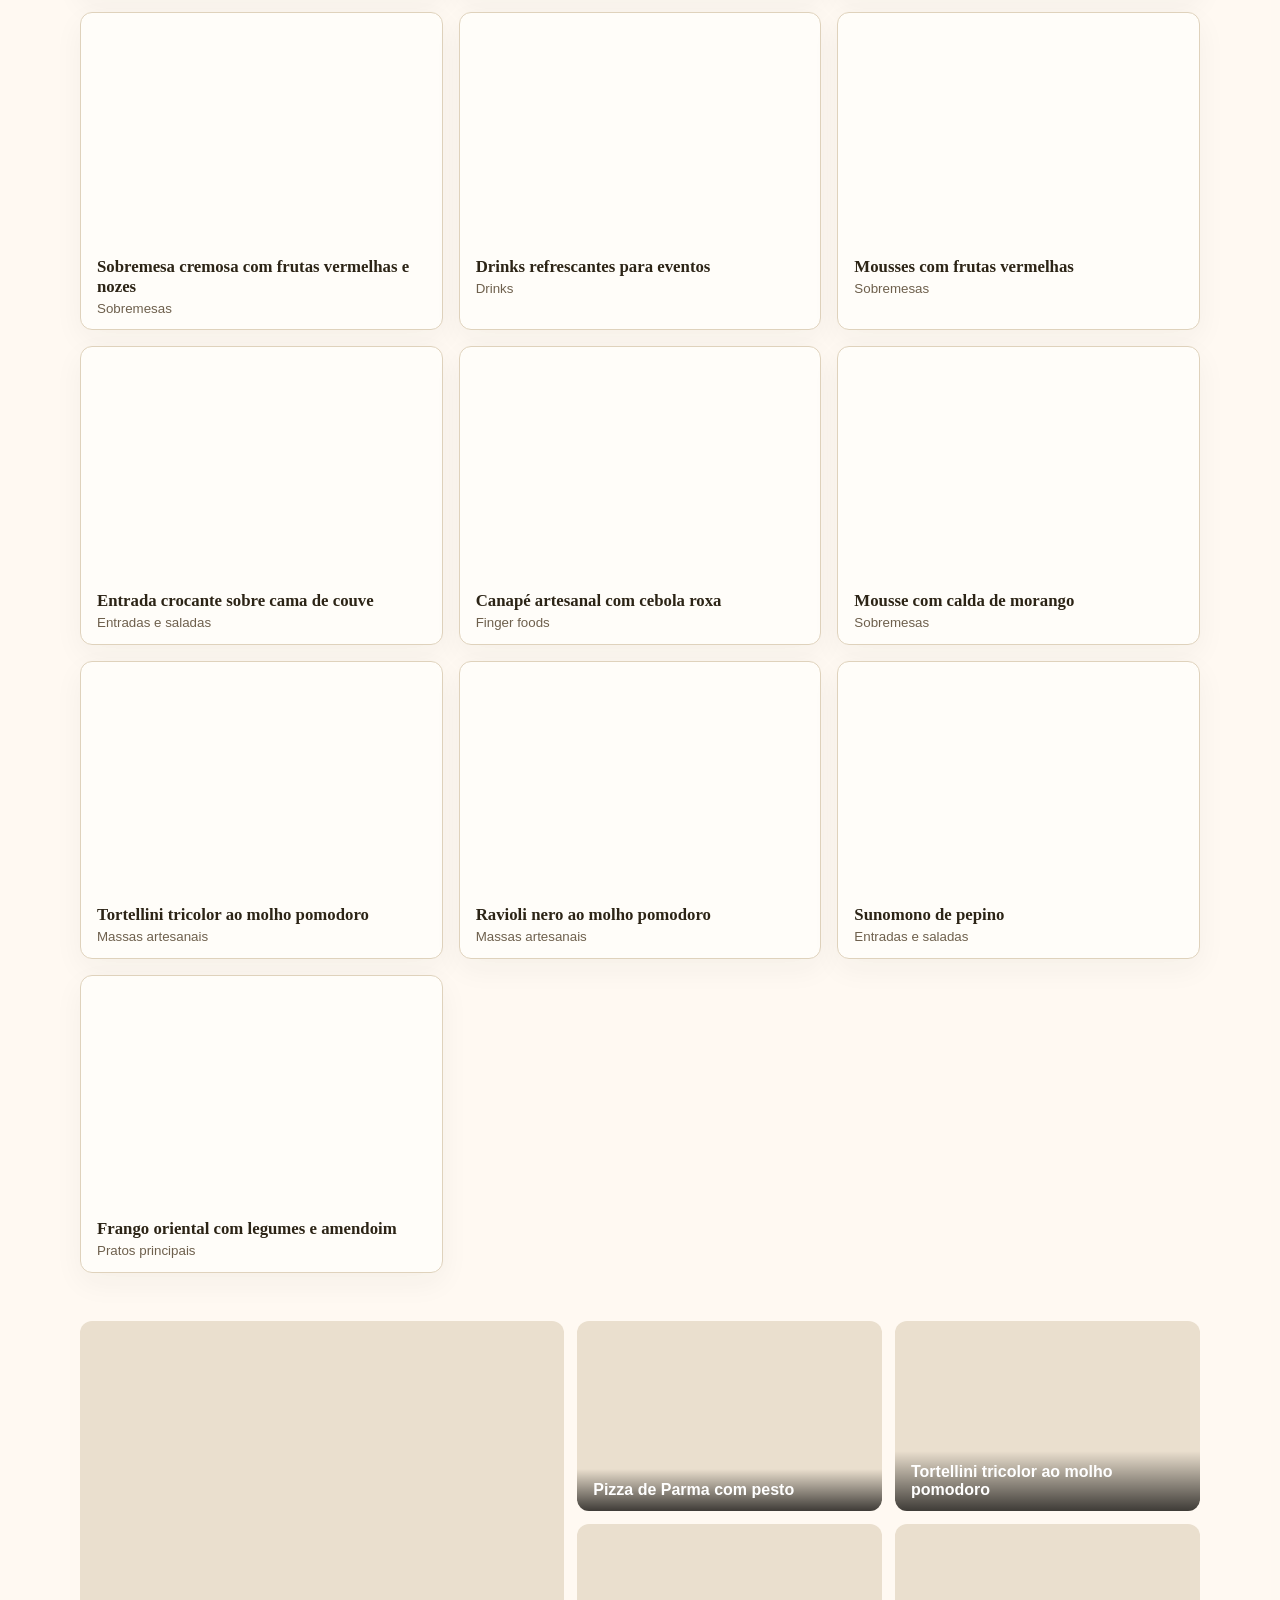
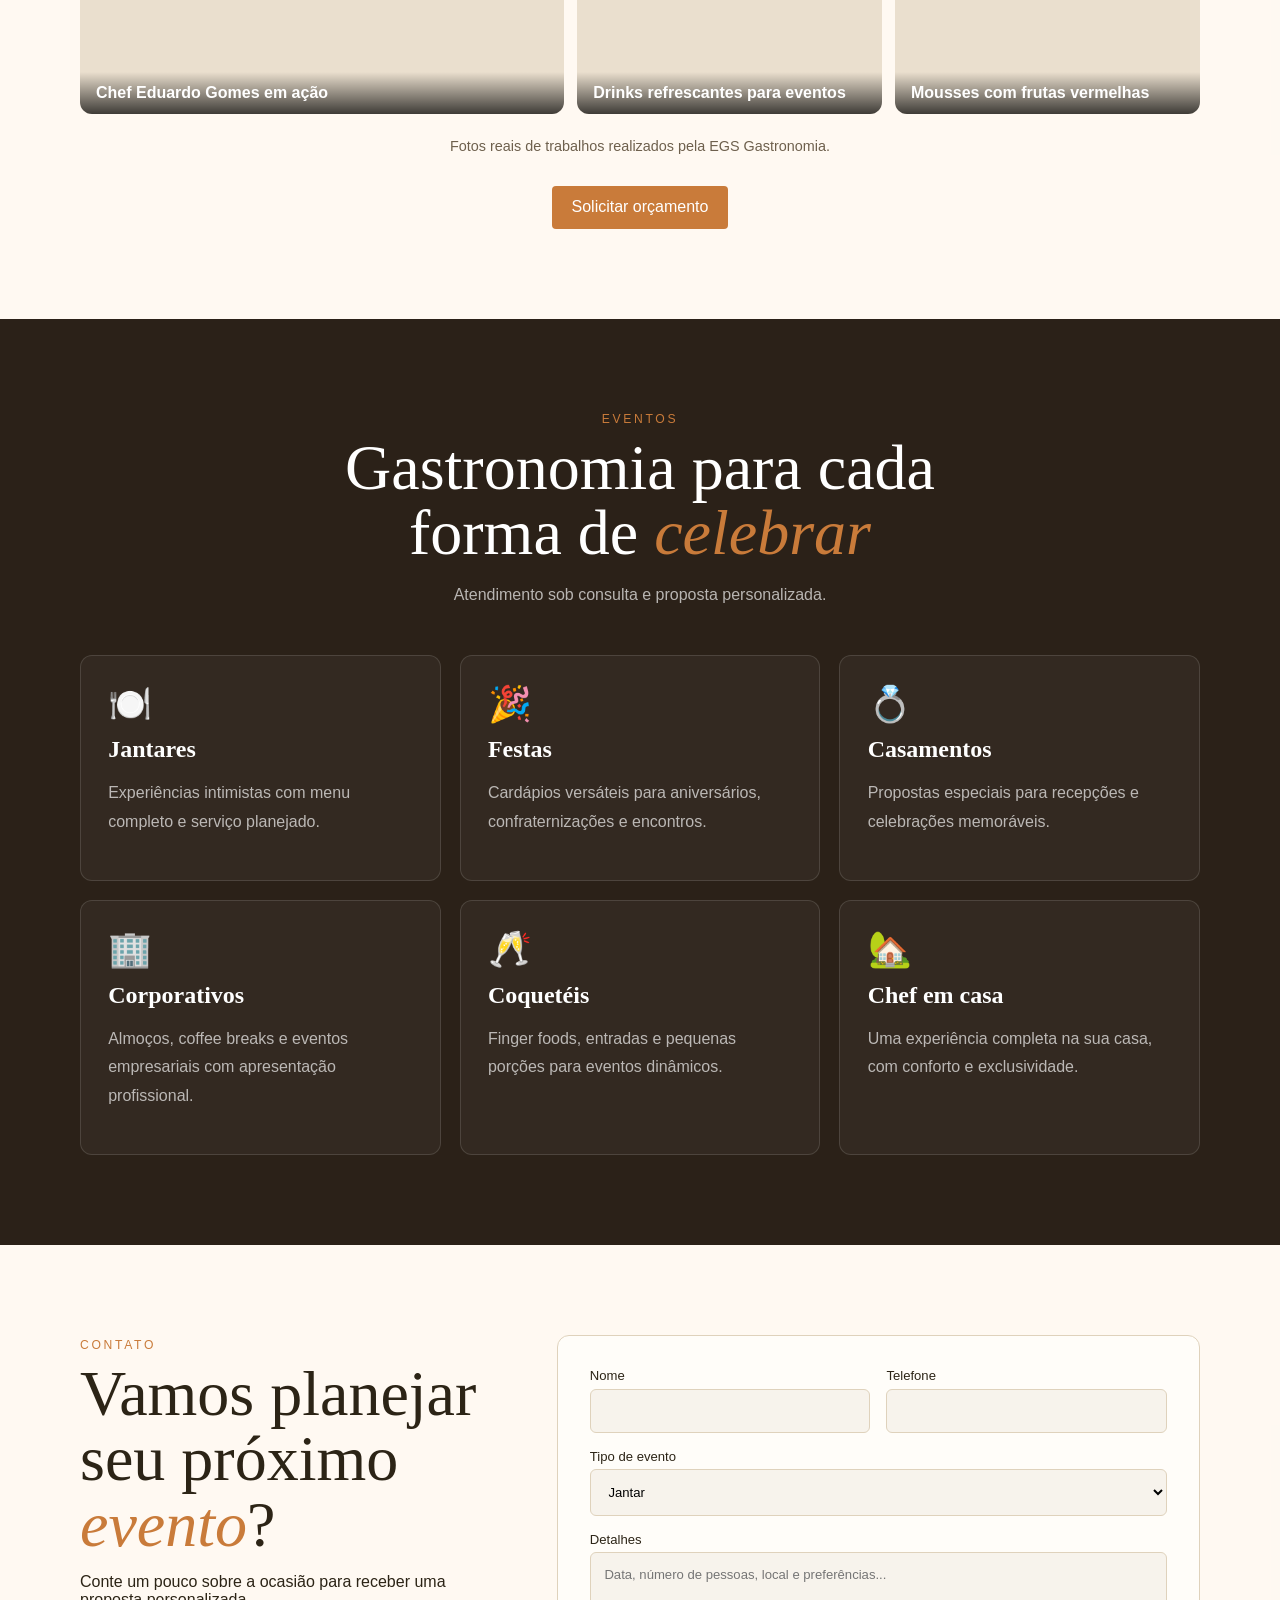
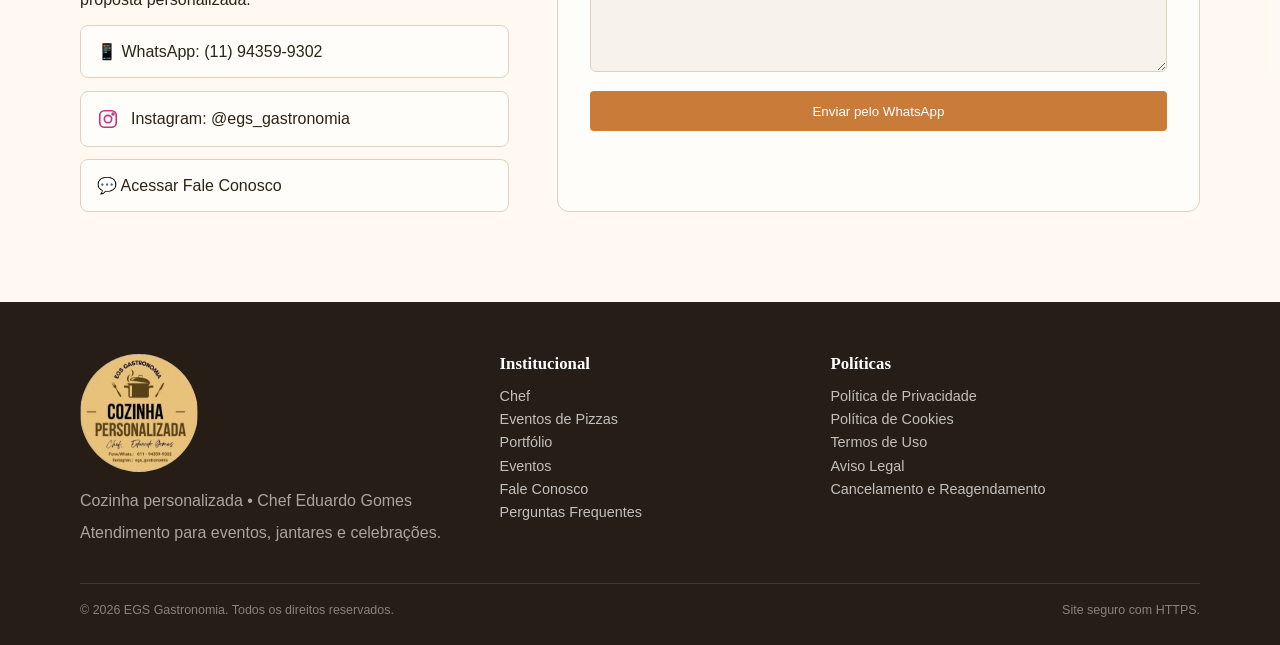
==== commit 028cce75: "Atualiza versão do script da galeria de pizzas" ====
--- a/index.html
+++ b/index.html
@@ -26,7 +26,7 @@
   <link rel="stylesheet" href="assets/css/gallery-fixes.css?v=20260727-1">
   <link rel="stylesheet" href="assets/css/chef-photo-enhanced.css?v=20260728-4">
   <script src="assets/js/app.js?v=20260728-3" defer></script>
-  <script src="assets/js/gallery-fixes.js?v=20260728-5" defer></script>
+  <script src="assets/js/gallery-fixes.js?v=20260730-1" defer></script>
 </head>
 <body>
 <header class="nav"><div class="wrap"><a class="brand" href="#inicio" aria-label="EGS Gastronomia — início">EGS <span>Gastronomia</span></a><button class="menu" type="button" aria-label="Abrir menu" aria-expanded="false" aria-controls="menu-principal">☰</button><nav class="links" id="menu-principal" aria-label="Navegação principal"><a href="#sobre">Chef</a><a href="#culinarias">Culinárias</a><a href="#pizzas">Pizzas</a><a href="#portfolio">Portfólio</a><a href="#eventos">Eventos</a><a href="#contato">Contato</a><a class="cta" href="#contato">Orçamento</a></nav></div></header>
--- a/assets/css/chef-photo-enhanced.css
+++ b/assets/css/chef-photo-enhanced.css
@@ -1 +1 @@
-.portrait{display:block!important;width:100%!important;height:600px!important;object-fit:cover!important;object-position:center 24%!important;background:none!important;border-radius:16px!important;box-shadow:0 22px 55px #2c241622!important;border:1px solid var(--line)!important;font-size:0!important}@media(max-width:850px){.portrait{max-width:560px!important;height:560px!important;margin:auto!important}}@media(max-width:560px){.portrait{height:430px!important;object-position:center 24%!important}}+.portrait{content:url("../img/chef/chef_eduardo.png?v=20260728-6")!important;display:block!important;width:100%!important;height:600px!important;object-fit:cover!important;object-position:center 24%!important;background:none!important;border-radius:16px!important;box-shadow:0 22px 55px #2c241622!important;border:1px solid var(--line)!important;font-size:0!important}@media(max-width:850px){.portrait{max-width:560px!important;height:560px!important;margin:auto!important}}@media(max-width:560px){.portrait{height:430px!important;object-position:center 24%!important}}
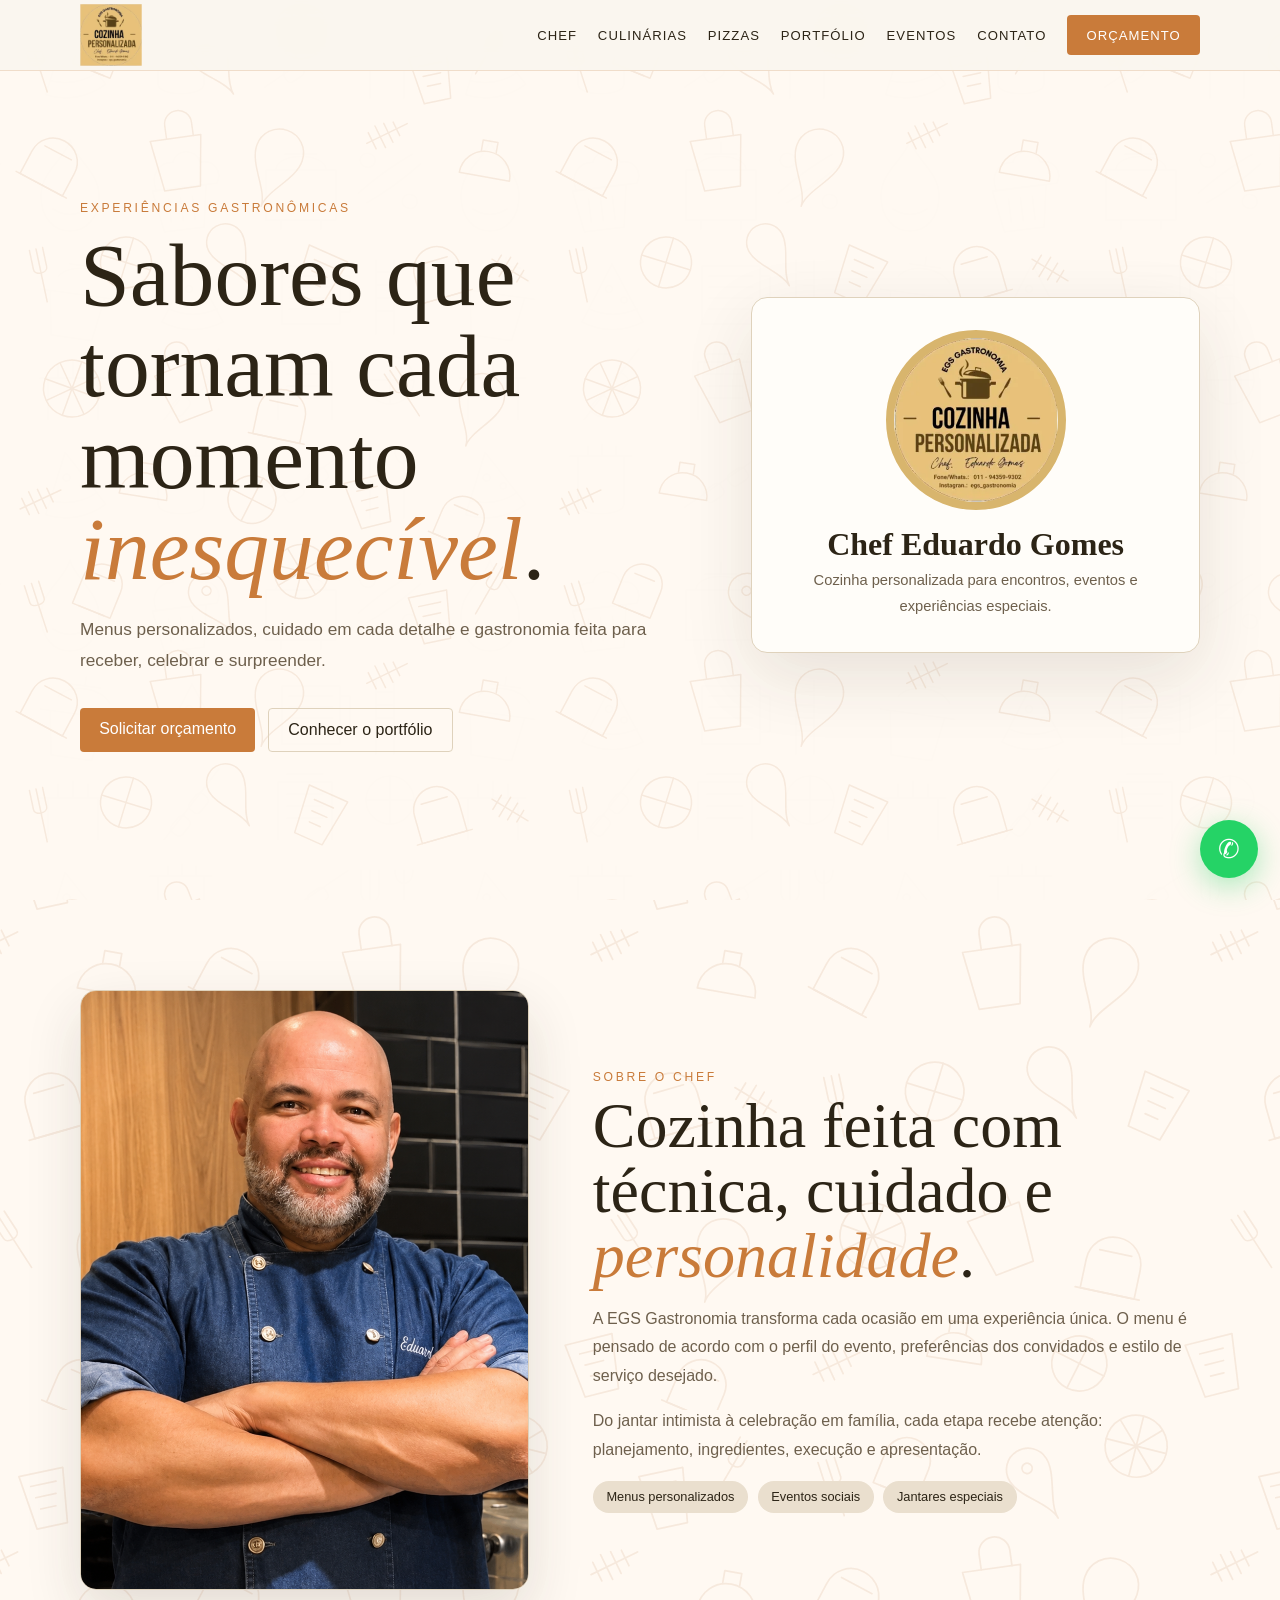
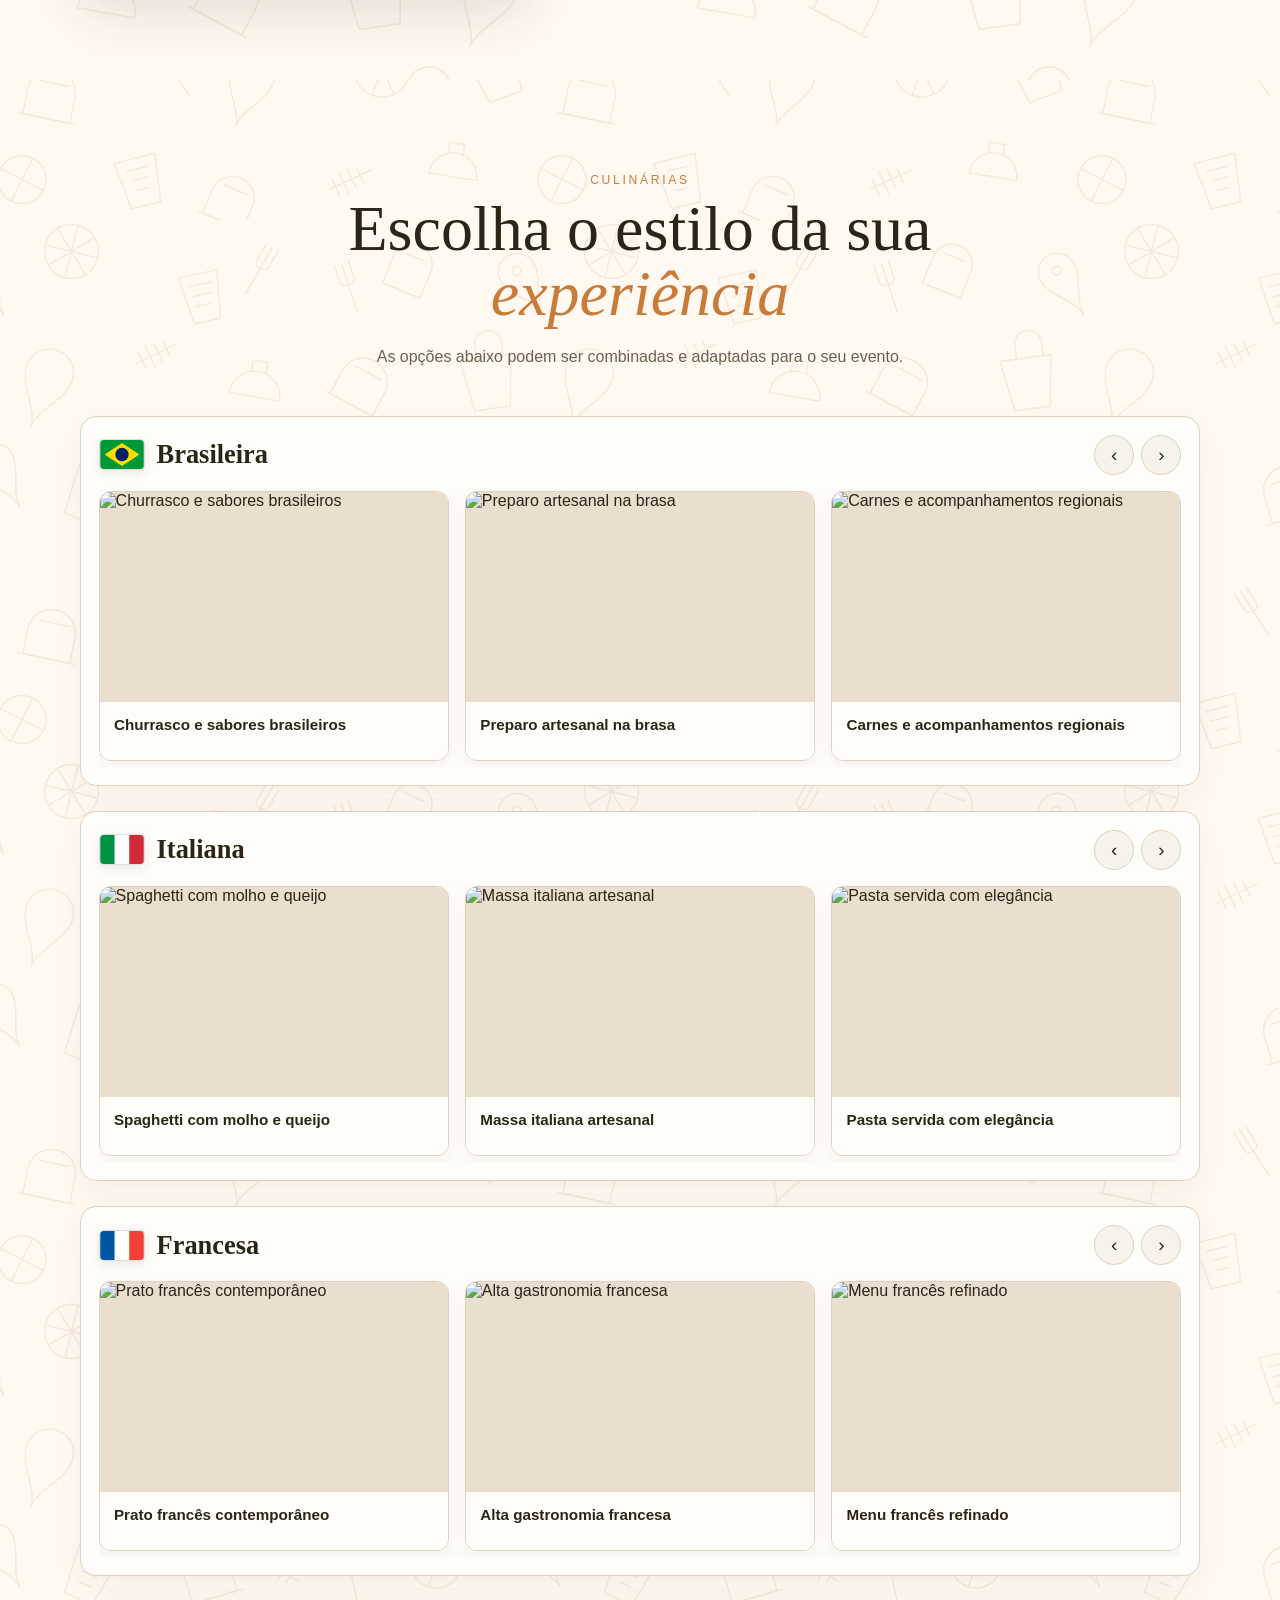
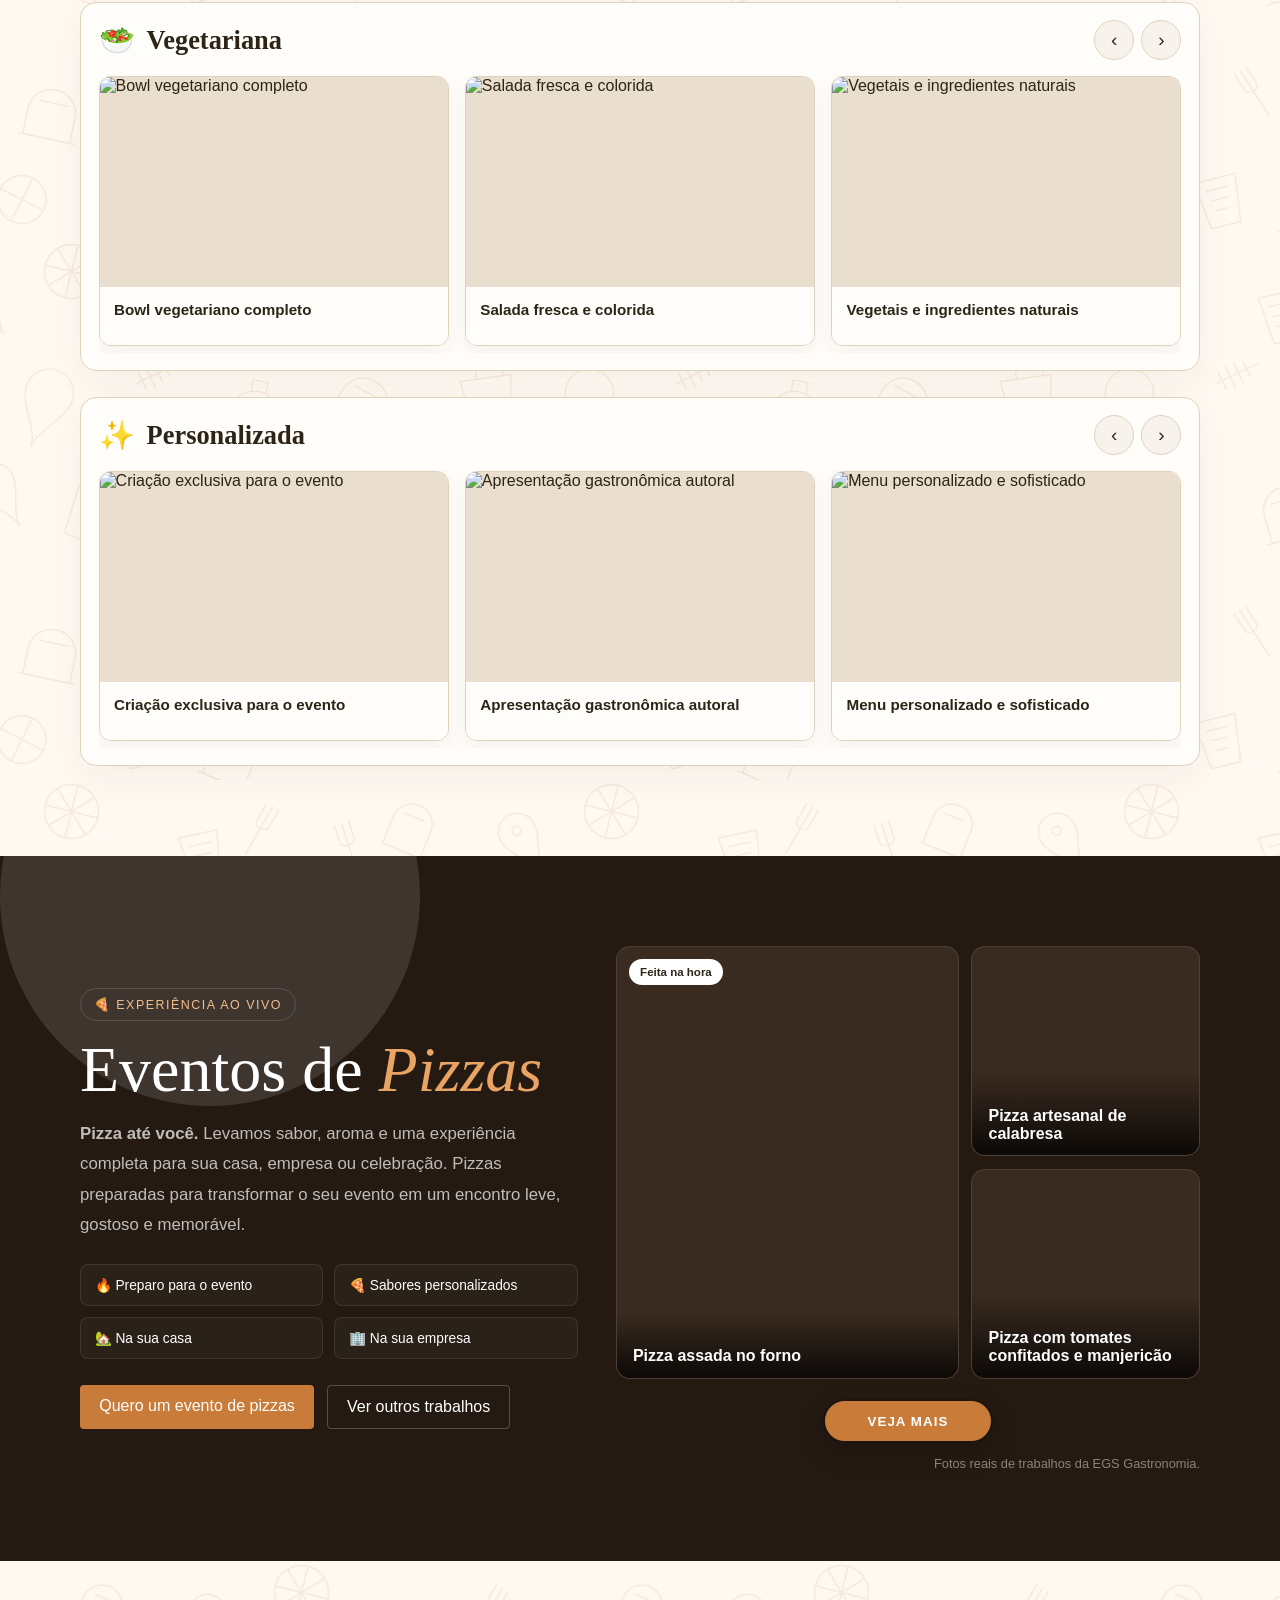
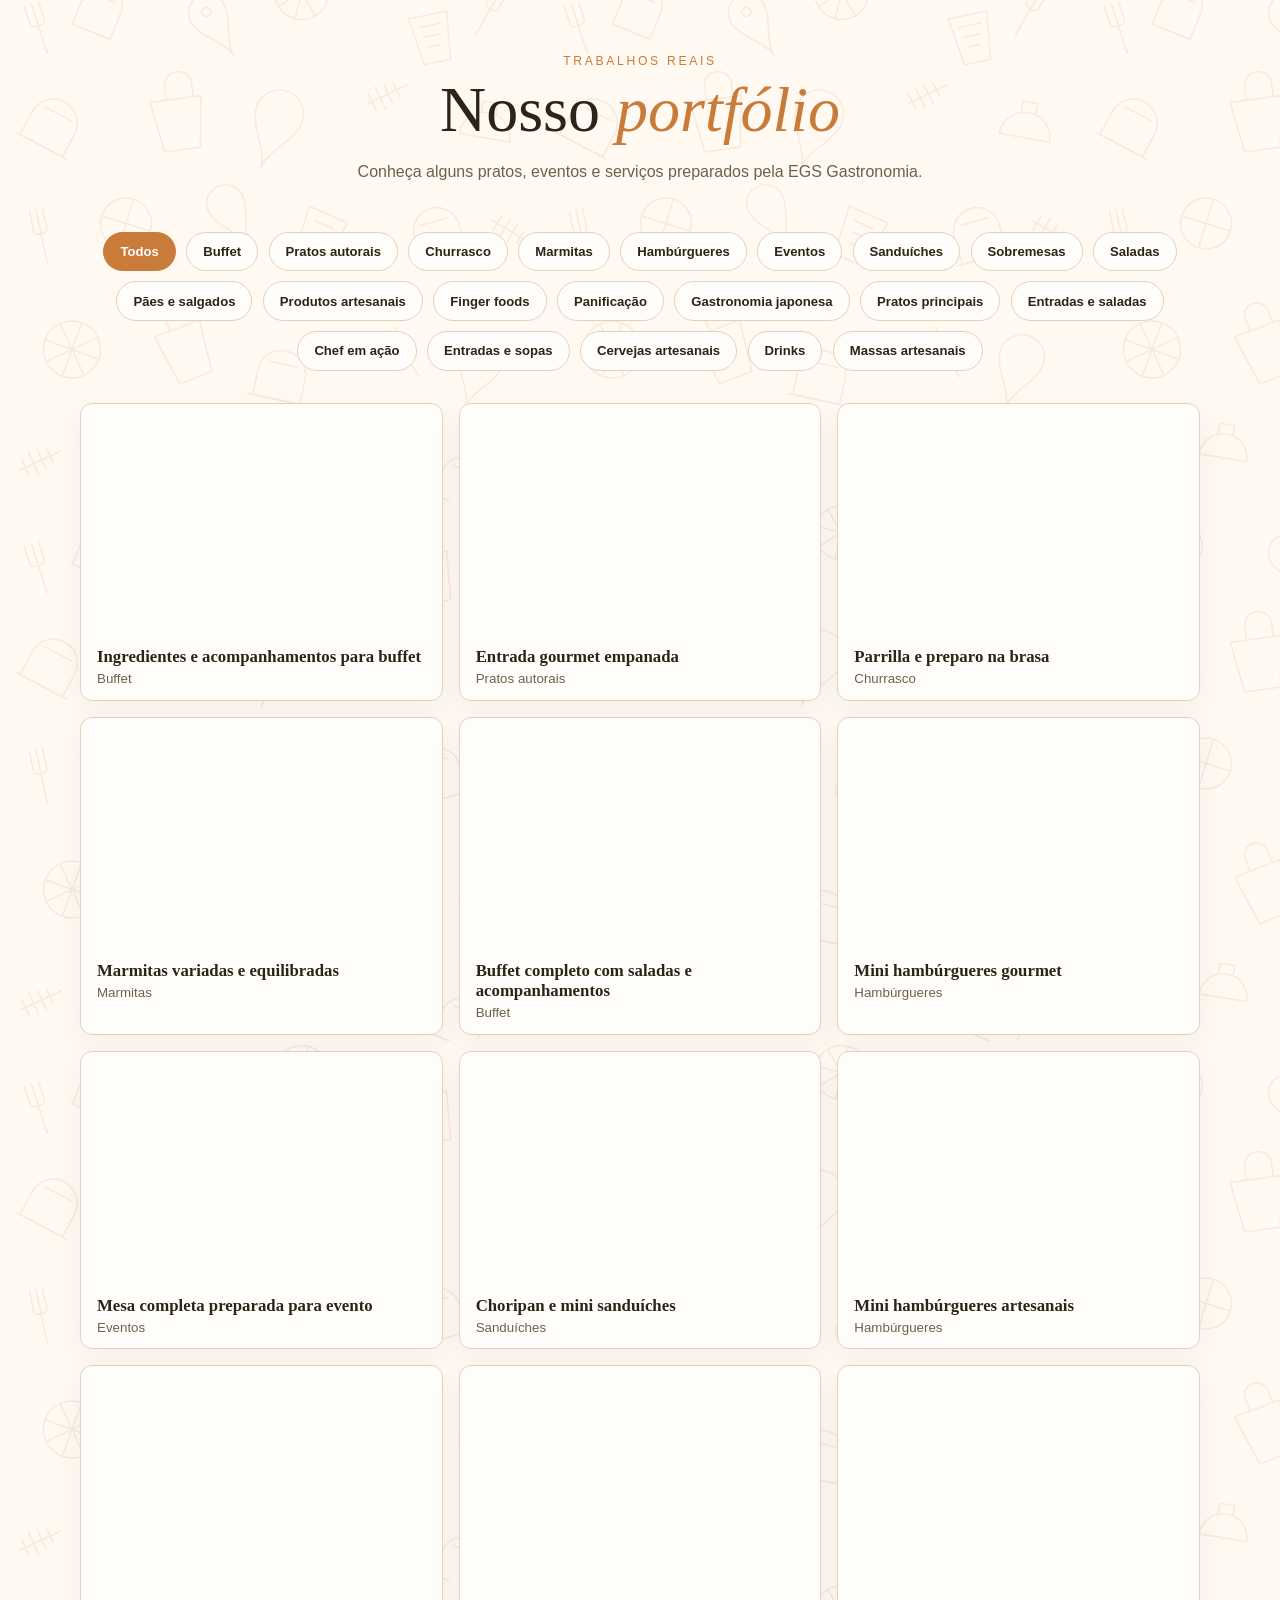
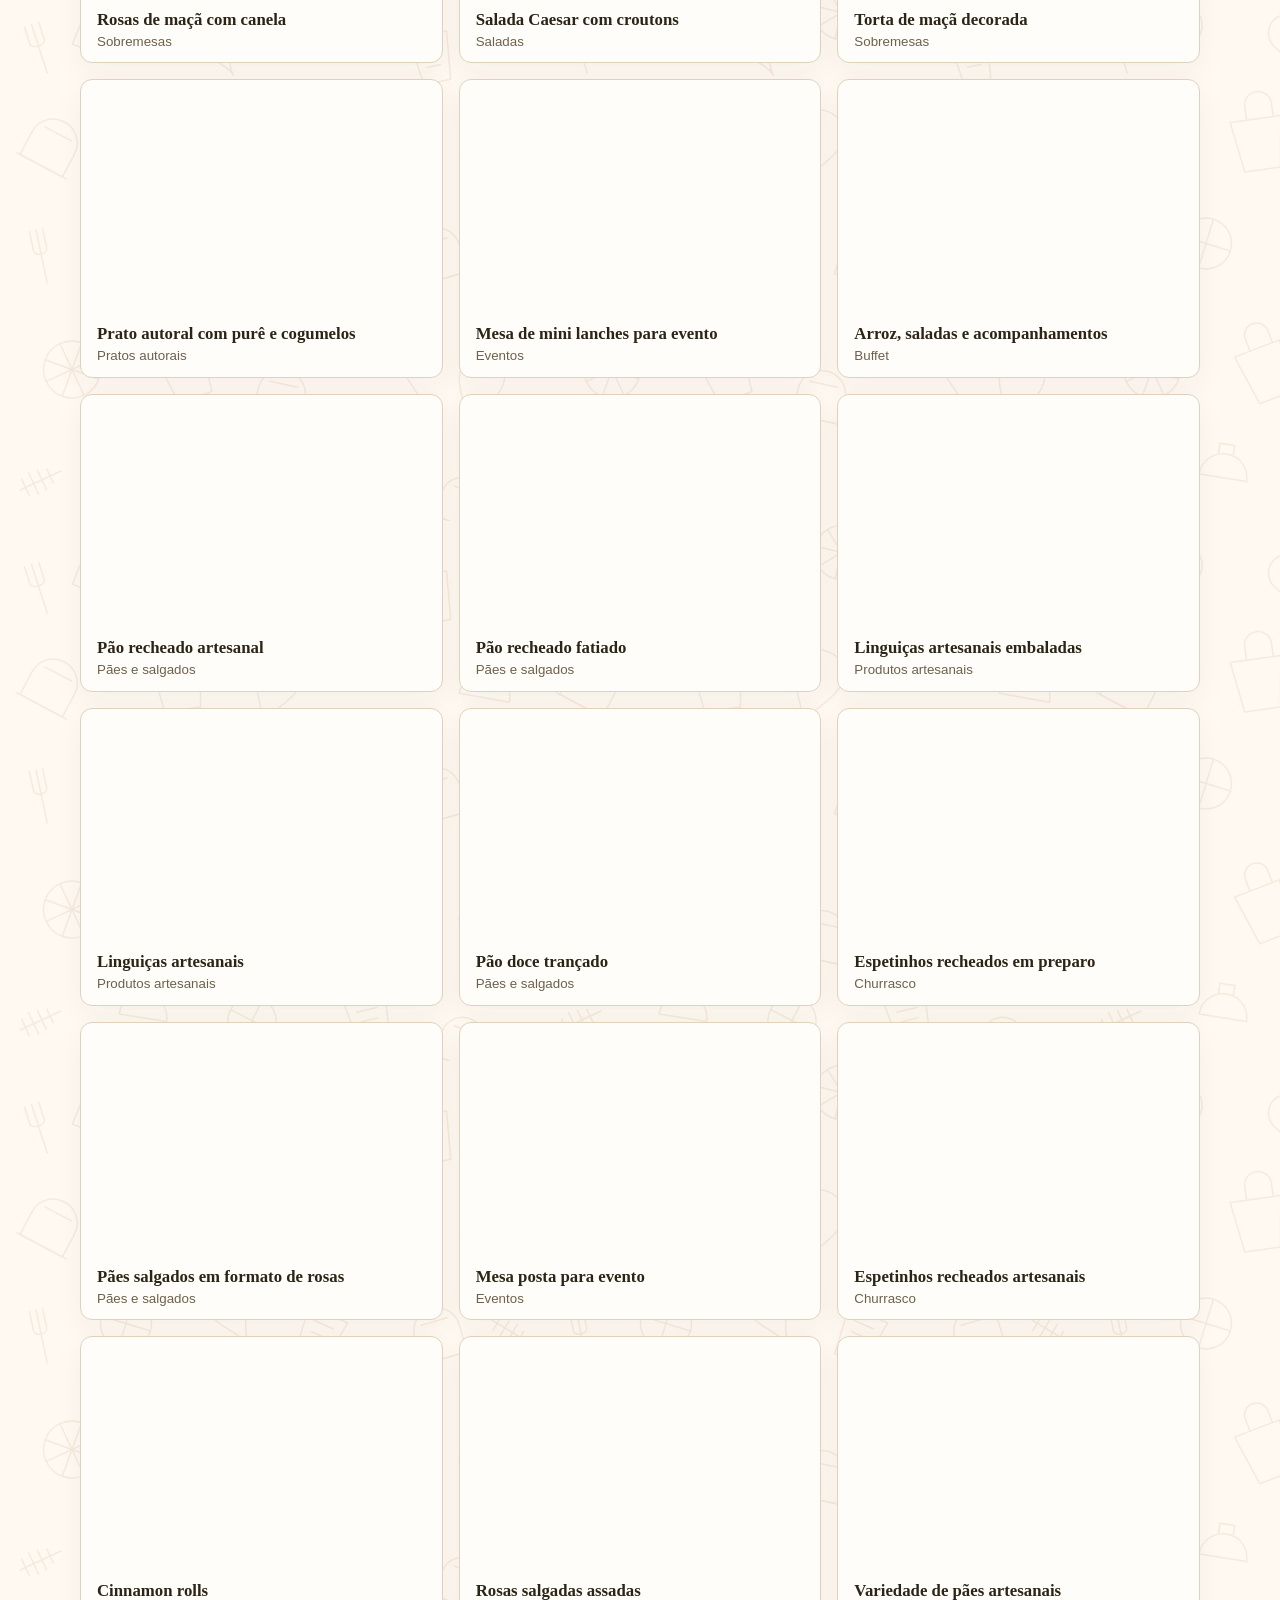
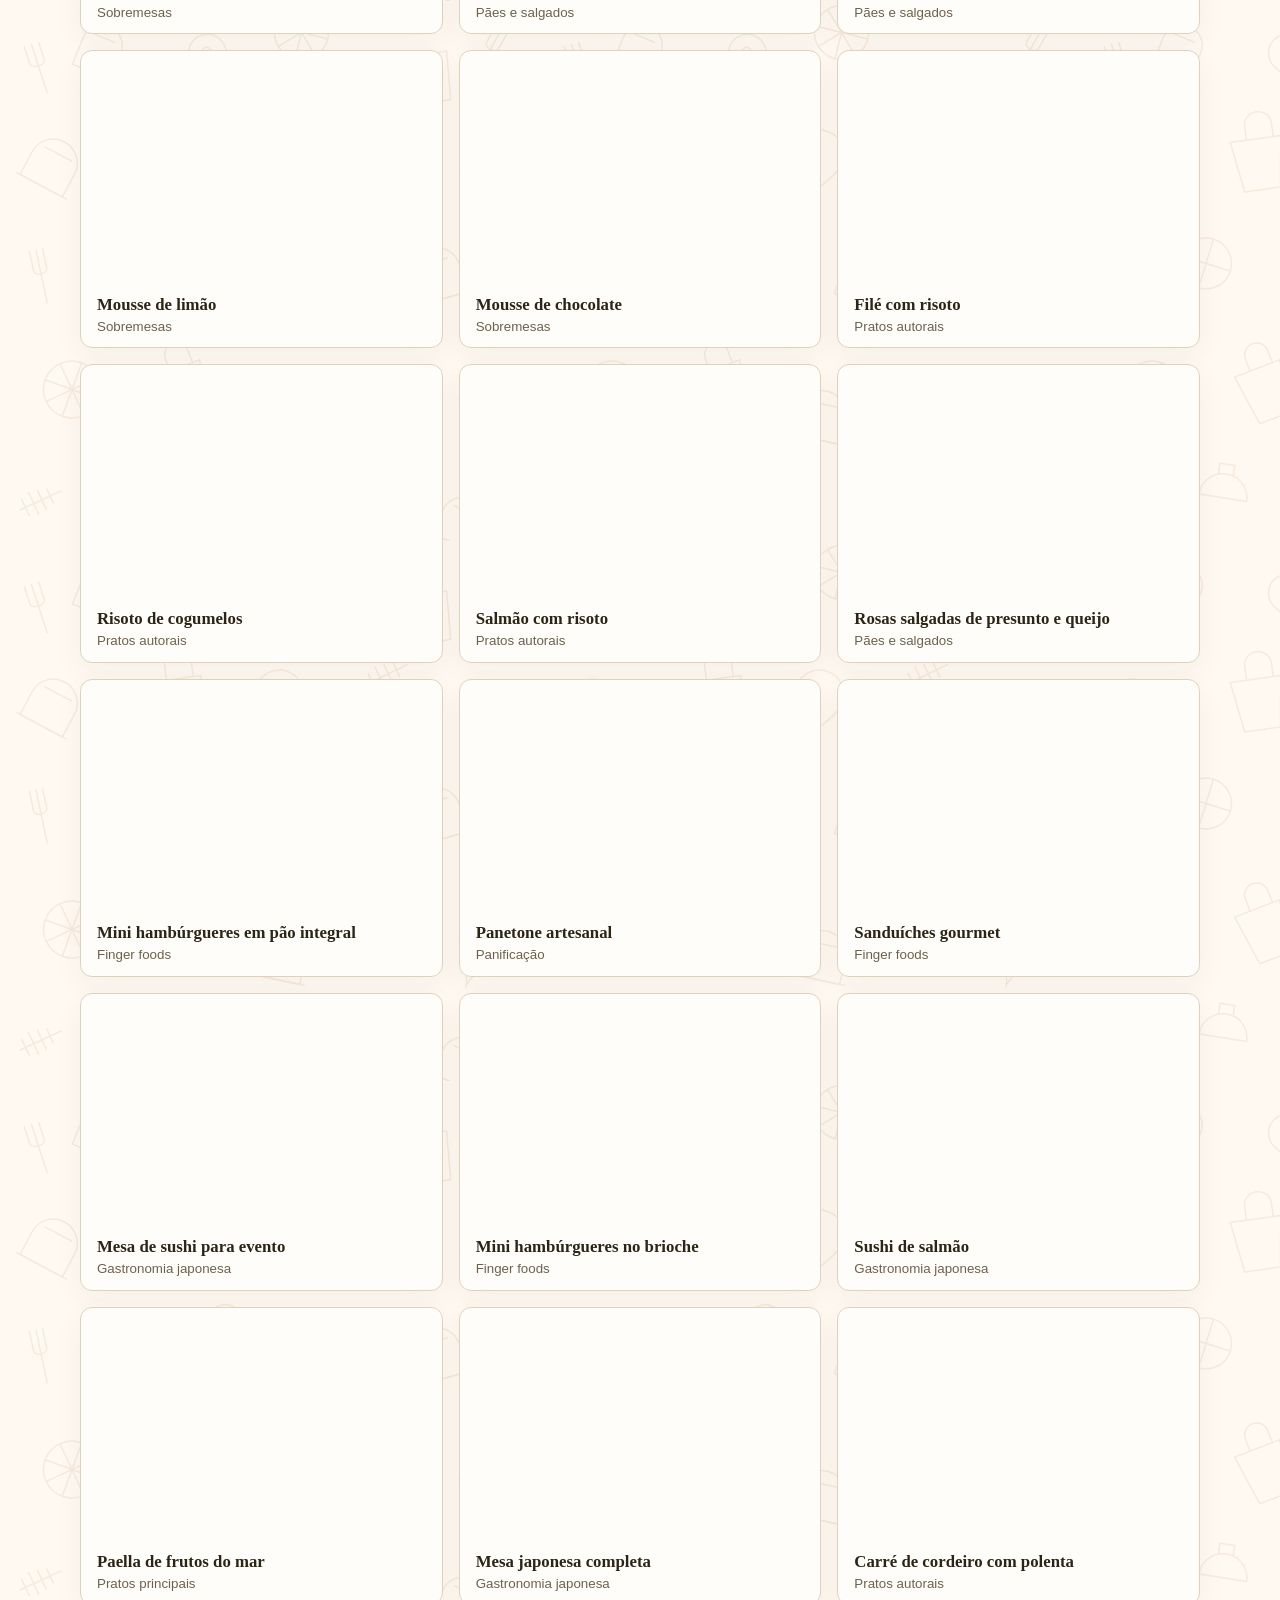
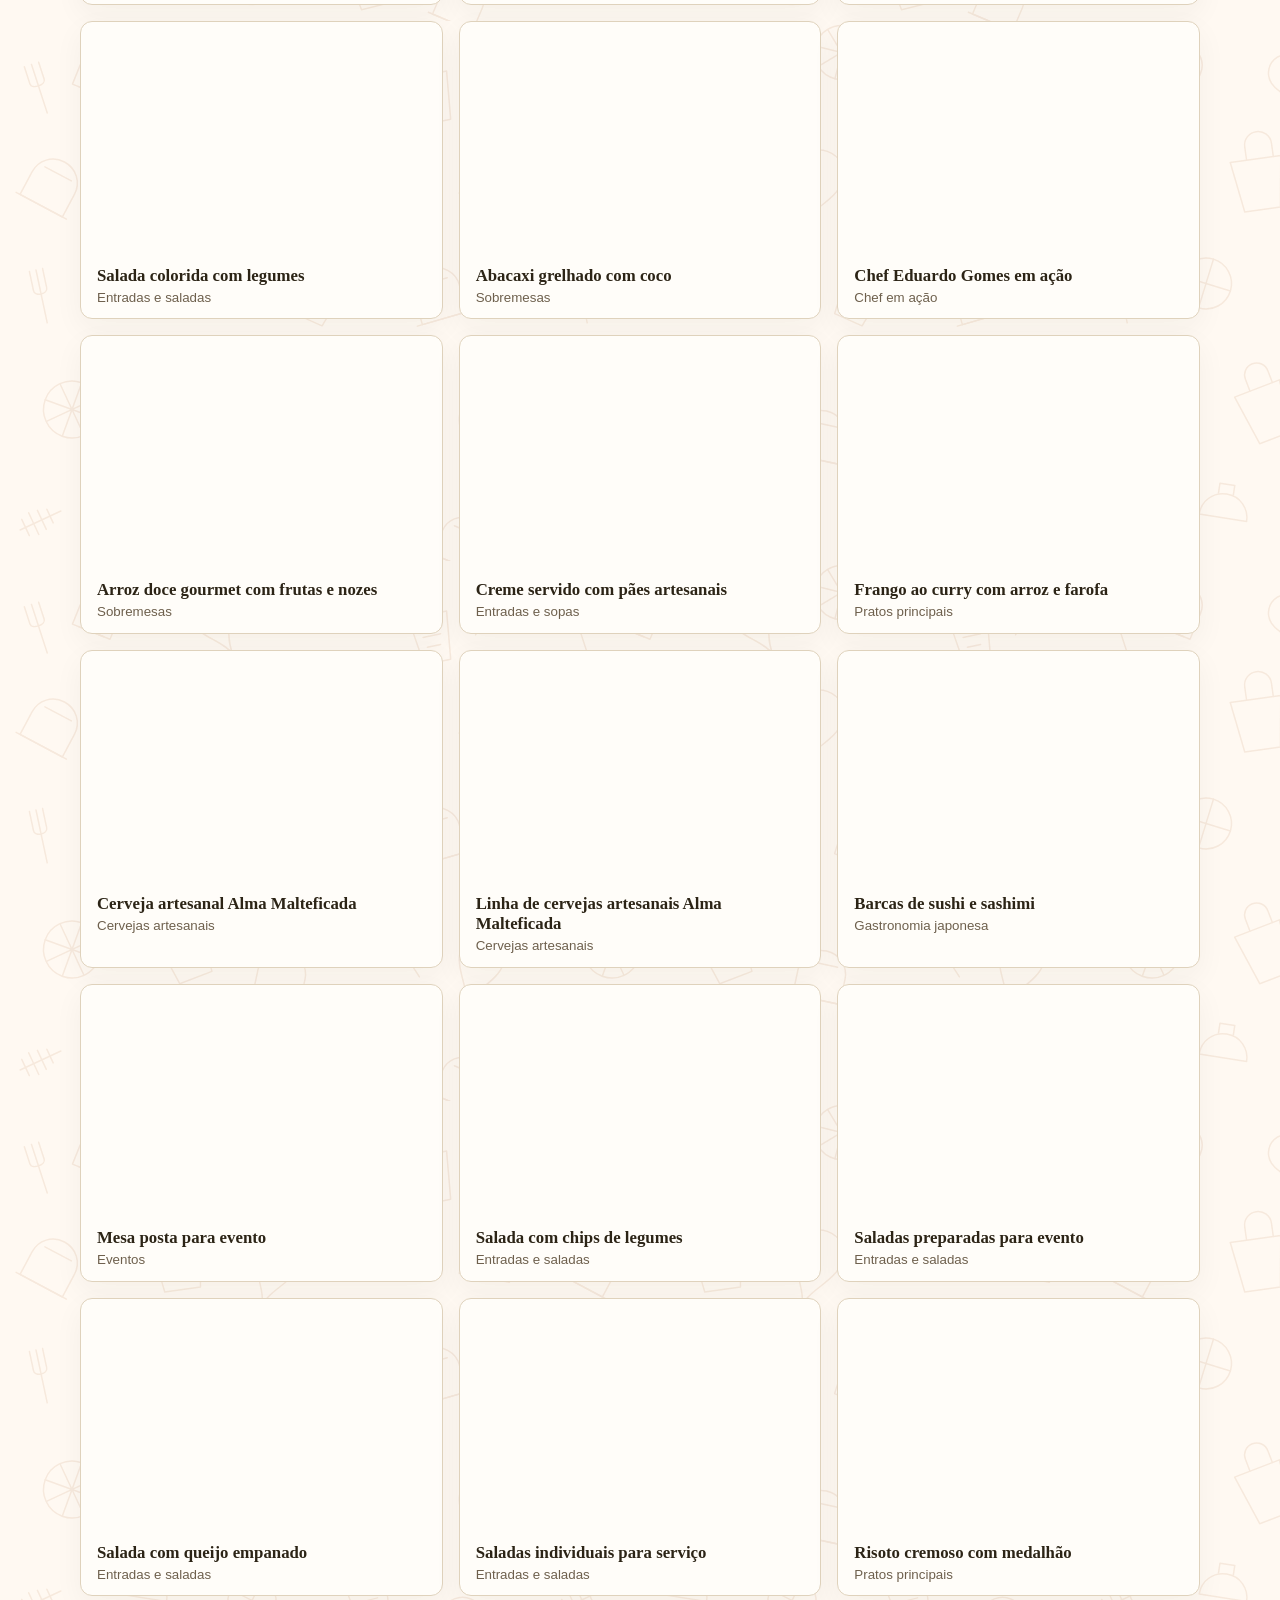
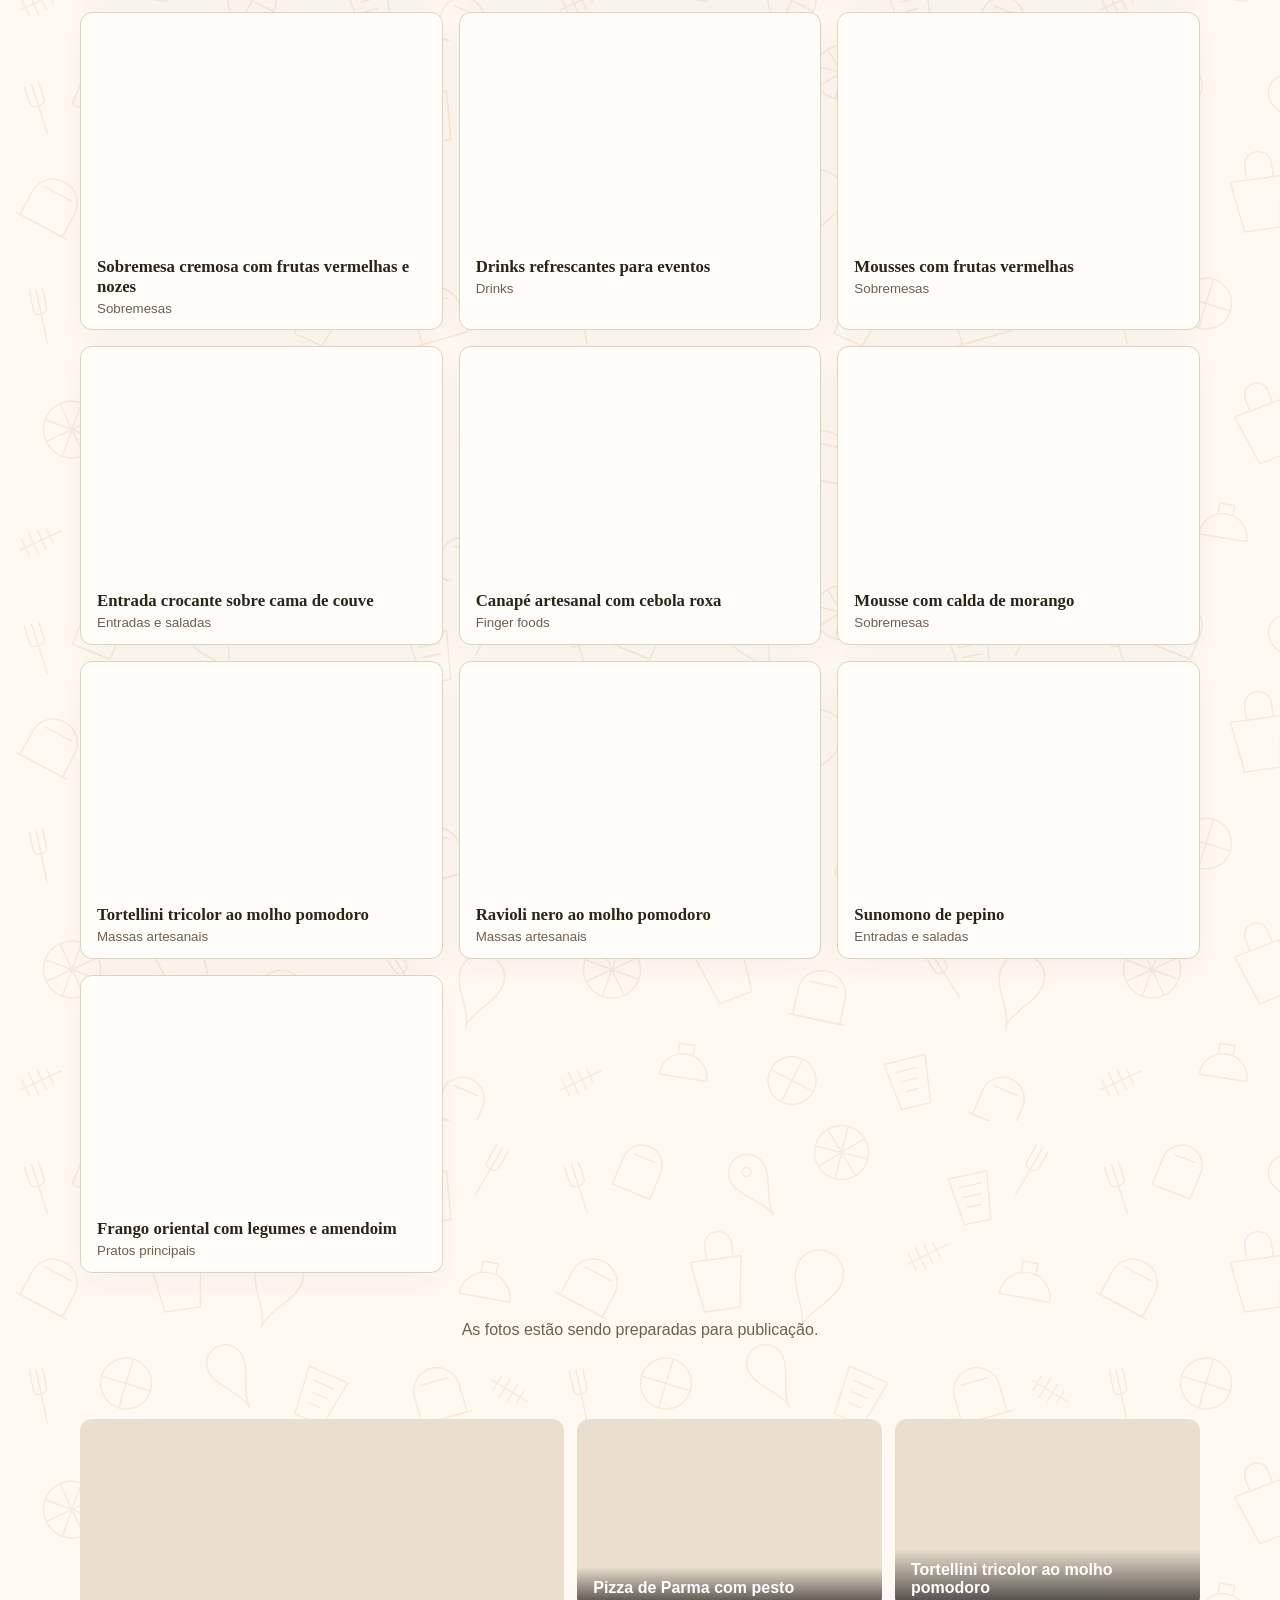
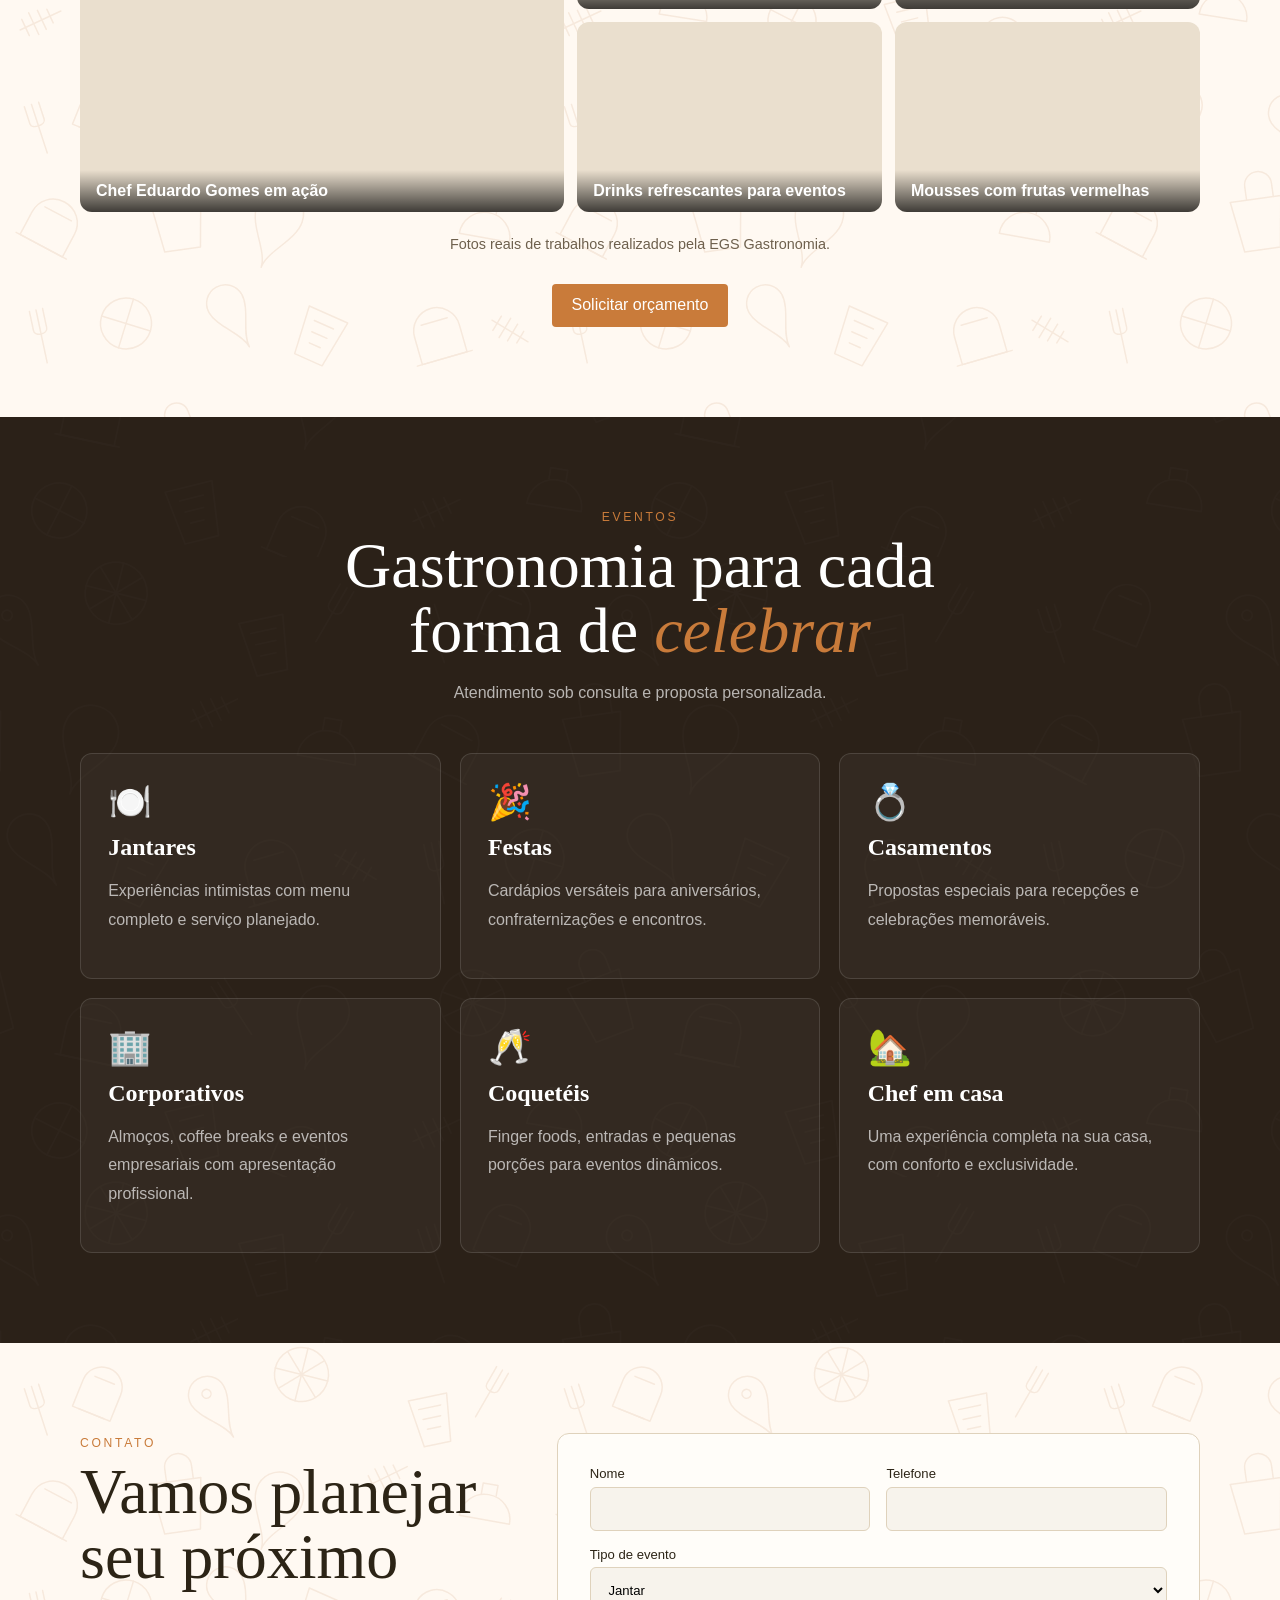
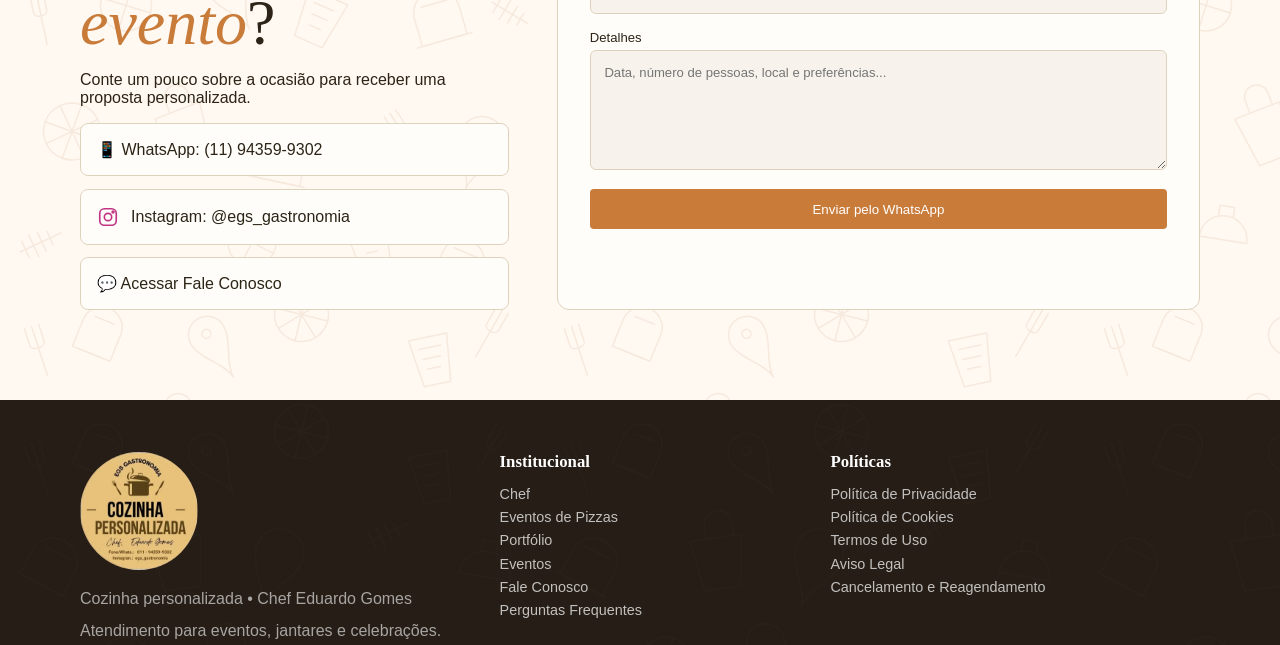
==== commit 2970d6b9: "Ativa papel de parede gastronômico animado" ====
--- a/index.html
+++ b/index.html
@@ -25,6 +25,7 @@
   <link rel="stylesheet" href="assets/css/gallery.css?v=20260727-2">
   <link rel="stylesheet" href="assets/css/gallery-fixes.css?v=20260727-1">
   <link rel="stylesheet" href="assets/css/chef-photo-enhanced.css?v=20260728-4">
+  <link rel="stylesheet" href="assets/css/wallpaper-animated.css?v=20260730-1">
   <script src="assets/js/app.js?v=20260728-3" defer></script>
   <script src="assets/js/gallery-fixes.js?v=20260730-1" defer></script>
 </head>
@@ -43,4 +44,4 @@
 <div class="gallery-lightbox" id="gallery-lightbox" role="dialog" aria-modal="true" aria-label="Visualização ampliada da galeria"><div class="lightbox-dialog"><button class="lightbox-close" type="button" aria-label="Fechar imagem">×</button><button class="lightbox-nav lightbox-prev" type="button" aria-label="Imagem anterior">‹</button><img class="lightbox-image" alt=""><p class="lightbox-caption"></p><button class="lightbox-nav lightbox-next" type="button" aria-label="Próxima imagem">›</button></div></div>
 <a class="wa" href="https://wa.me/5511943599302" target="_blank" rel="noopener noreferrer" aria-label="Abrir conversa no WhatsApp">✆</a>
 </body>
-</html>
+</html>
--- a/assets/css/styles.css
+++ b/assets/css/styles.css
@@ -1,2 +1,10 @@
 :root{--bg:#f7f3ec;--paper:#fffdf9;--ink:#2c2416;--muted:#6e604d;--line:#dfd2bc;--brand:#c97b3a}*{box-sizing:border-box}html{scroll-behavior:smooth}body{margin:0;background:var(--bg);color:var(--ink);font-family:Arial,Helvetica,sans-serif}a{color:inherit}.wrap{width:min(1120px,90%);margin:auto}.nav{position:fixed;inset:0 0 auto;z-index:10;background:#f7f3ecef;border-bottom:1px solid #c97b3a33;backdrop-filter:blur(10px)}.nav .wrap{height:70px;display:flex;align-items:center;justify-content:space-between}.brand{font:600 1.35rem Georgia,serif;text-decoration:none}.brand span{color:var(--brand)}.links{display:flex;gap:1.3rem;align-items:center}.links a{text-decoration:none;font-size:.82rem;text-transform:uppercase;letter-spacing:.08em}.cta,.btn{background:var(--brand);color:#fff!important;padding:.78rem 1.2rem;border-radius:4px;text-decoration:none;display:inline-block;border:0;cursor:pointer}.menu{display:none;border:0;background:none;font-size:1.6rem}.hero{min-height:100vh;padding:120px 0 70px;display:grid;place-items:center;background:radial-gradient(circle at 85% 20%,#c97b3a20,transparent 35%),radial-gradient(circle at 15% 85%,#718b6920,transparent 35%)}.hero-grid{display:grid;grid-template-columns:1.15fr .85fr;gap:4rem;align-items:center}.eyebrow{color:var(--brand);text-transform:uppercase;letter-spacing:.22em;font-size:.76rem}.hero h1,.title{font-family:Georgia,serif;font-weight:400;line-height:1.02}.hero h1{font-size:clamp(3.1rem,7vw,6rem);margin:.8rem 0 1.2rem}.hero h1 em,.title em{color:var(--brand)}.hero p{font-size:1.08rem;line-height:1.8;color:var(--muted);max-width:620px}.buttons{display:flex;gap:.8rem;flex-wrap:wrap;margin-top:2rem}.ghost{padding:.75rem 1.2rem;border:1px solid var(--line);text-decoration:none;border-radius:4px}.hero-card{background:var(--paper);border:1px solid var(--line);padding:2rem;border-radius:16px;box-shadow:0 24px 70px #2c24161c;text-align:center}.hero-mark{width:180px;height:180px;border-radius:50%;margin:auto;display:grid;place-items:center;background:linear-gradient(135deg,var(--brand),#e8ad78);color:#fff;font:600 4.8rem Georgia,serif;border:8px solid #f4e3d3}.hero-card h2,.card b{font-family:Georgia,serif}.hero-card h2{font-size:2rem;margin:1rem 0 .2rem}.hero-card p{font-size:.92rem;margin:0 auto}.section{padding:90px 0}.paper{background:var(--paper)}.dark{background:var(--ink);color:#fff}.head{text-align:center;max-width:700px;margin:0 auto 2.8rem}.title{font-size:clamp(2.4rem,5vw,4rem);margin:.5rem 0}.head p,.about p,.card p{color:var(--muted);line-height:1.8}.dark .head p,.dark .card p{color:#ffffffaa}.about{display:grid;grid-template-columns:.85fr 1.15fr;gap:4rem;align-items:center}.portrait{min-height:480px;border-radius:16px;background:linear-gradient(145deg,#eadcca,#c8ab86);display:grid;place-items:center;font-size:7rem}.chips{display:flex;gap:.6rem;flex-wrap:wrap}.chip{padding:.55rem .85rem;background:#eadfce;border-radius:999px;font-size:.8rem}.grid{display:grid;grid-template-columns:repeat(3,1fr);gap:1.2rem}.card{background:var(--paper);border:1px solid var(--line);padding:1.7rem;border-radius:12px}.card b{font-size:1.5rem;display:block;margin:.7rem 0}.dark .card{background:#ffffff0a;border-color:#ffffff20}.icon{font-size:2.2rem}.flag-icon{display:inline-block;width:46px;height:31px;border-radius:5px;overflow:hidden;border:1px solid #0000001f;box-shadow:0 3px 10px #2c241619;vertical-align:middle}.flag-icon svg{display:block;width:100%;height:100%}.contact{display:grid;grid-template-columns:.8fr 1.2fr;gap:3rem}.contact-list{display:grid;gap:.8rem}.contact-list a{background:var(--paper);border:1px solid var(--line);padding:1rem;border-radius:8px;text-decoration:none}.instagram-contact{display:flex;align-items:center;gap:.75rem}.instagram-contact svg{width:22px;height:22px;fill:none;stroke:#c13584;stroke-width:1.8;flex:0 0 22px}.form{background:var(--paper);border:1px solid var(--line);padding:2rem;border-radius:12px}.form-grid{display:grid;grid-template-columns:1fr 1fr;gap:1rem}.full{grid-column:1/-1}label{font-size:.82rem}input,select,textarea{width:100%;margin-top:.35rem;padding:.85rem;border:1px solid var(--line);background:var(--bg);border-radius:6px;font:inherit}textarea{min-height:120px;resize:vertical}.wa{position:fixed;right:22px;bottom:22px;z-index:20;width:58px;height:58px;border-radius:50%;background:#25d366;color:#fff;display:grid;place-items:center;text-decoration:none;font-size:1.6rem;box-shadow:0 8px 30px #25d36666;transition:transform .2s,box-shadow .2s}.wa:hover{transform:translateY(-2px) scale(1.04)}.footer{padding:52px 0 28px;background:#211b11;color:#ffffff99;text-align:left}.footer-grid{display:grid;grid-template-columns:1.3fr 1fr 1.25fr;gap:2.2rem}.footer h3{margin:0 0 .85rem;color:#fff;font:600 1.05rem Georgia,serif}.footer a{display:block;color:#ffffffb8;text-decoration:none;margin:.45rem 0;font-size:.9rem}.footer a:hover{color:#e7a86c}.footer-brand{display:block;color:#fff;font:600 1.4rem Georgia,serif;margin-bottom:.7rem}.footer p{line-height:1.6;margin:.35rem 0}.footer-bottom{display:flex;justify-content:space-between;gap:1rem;flex-wrap:wrap;border-top:1px solid #ffffff1f;margin-top:2rem;padding-top:1.2rem;font-size:.78rem;color:#ffffff73}.small{font-size:.8rem}.honeypot{position:absolute!important;left:-9999px!important;width:1px!important;height:1px!important;overflow:hidden!important}@media(max-width:850px){.links{display:none;position:absolute;top:70px;left:0;right:0;background:var(--paper);padding:1rem 5%;flex-direction:column;align-items:flex-start}.links.open{display:flex}.menu{display:block}.hero-grid,.about,.contact{grid-template-columns:1fr}.hero-card{max-width:480px}.grid{grid-template-columns:1fr 1fr}.footer-grid{grid-template-columns:1fr 1fr}.footer-grid>div:first-child{grid-column:1/-1}}@media(max-width:560px){.grid,.form-grid,.footer-grid{grid-template-columns:1fr}.hero{padding-top:100px}.hero h1{font-size:3.4rem}.section{padding:70px 0}.portrait{min-height:340px}.wa{right:14px;bottom:14px;width:52px;height:52px}.footer-grid>div:first-child{grid-column:auto}.footer-bottom{flex-direction:column}}
-.brand{display:block;width:62px;height:62px;flex:0 0 62px;background:url('../img/logo-egs.svg') center/contain no-repeat;font-size:0;line-height:0;overflow:hidden}.brand span{display:none}.hero-mark{background:url('../img/logo-egs.svg') center/cover no-repeat;border-color:#d8b56d;font-size:0}.portrait{background:url('../img/chef/chef-eduardo-retrato.jpg') center 28%/cover no-repeat #eadcca;font-size:0;box-shadow:0 22px 55px #2c241622;border:1px solid var(--line)}.footer-logo{display:block;width:118px;height:118px;object-fit:contain;border-radius:50%;margin:0 0 1rem}.footer-brand{display:none}@media(max-width:850px){.brand{width:56px;height:56px;flex-basis:56px}.portrait{max-width:560px;width:100%;margin:auto;min-height:560px}}@media(max-width:560px){.brand{width:50px;height:50px;flex-basis:50px}.nav .wrap{height:64px}.links{top:64px}.hero{padding-top:94px}.footer-logo{width:96px;height:96px}.portrait{min-height:430px;background-position:center 24%}}+.brand{display:block;width:62px;height:62px;flex:0 0 62px;background:url('../img/logo-egs.svg') center/contain no-repeat;font-size:0;line-height:0;overflow:hidden}.brand span{display:none}.hero-mark{background:url('../img/logo-egs.svg') center/cover no-repeat;border-color:#d8b56d;font-size:0}.portrait{background:url('../img/chef/chef-eduardo-retrato.jpg') center 28%/cover no-repeat #eadcca;font-size:0;box-shadow:0 22px 55px #2c241622;border:1px solid var(--line)}.footer-logo{display:block;width:118px;height:118px;object-fit:contain;border-radius:50%;margin:0 0 1rem}.footer-brand{display:none}@media(max-width:850px){.brand{width:56px;height:56px;flex-basis:56px}.portrait{max-width:560px;width:100%;margin:auto;min-height:560px}}@media(max-width:560px){.brand{width:50px;height:50px;flex-basis:50px}.nav .wrap{height:64px}.links{top:64px}.hero{padding-top:94px}.footer-logo{width:96px;height:96px}.portrait{min-height:430px;background-position:center 24%}}
+
+/* Papel de parede global EGS: monocromático, tom sobre tom e discreto. */
+body{background-color:#f7f3ec;background-image:url('../img/pattern-gastronomia-tom-sobre-tom.svg');background-repeat:repeat;background-size:420px 420px;background-attachment:fixed}
+main>section,.footer{position:relative;isolation:isolate}
+main>section::before,.footer::before{content:"";position:absolute;inset:0;z-index:0;pointer-events:none;background-image:url('../img/pattern-gastronomia-tom-sobre-tom.svg');background-repeat:repeat;background-size:420px 420px;opacity:.42}
+main>section>*,.footer>*{position:relative;z-index:1}
+main>section.dark::before,main>section.pizza-events::before,.footer::before{opacity:.13;filter:grayscale(1) brightness(1.8)}
+@media(max-width:700px){body,main>section::before,.footer::before{background-size:360px 360px}}
--- a/assets/css/wallpaper-animated.css
+++ b/assets/css/wallpaper-animated.css
@@ -0,0 +1,61 @@
+/* Camada isolada do papel de parede aprovado. Não altera componentes ou galerias. */
+body{
+  background-color:#f7f3ec;
+  background-image:url('../img/pattern-gastronomia-tom-sobre-tom.svg');
+  background-repeat:repeat;
+  background-size:540px 540px;
+  background-attachment:fixed;
+  animation:egsWallpaperFall 90s linear infinite;
+}
+
+main>section::before,
+.footer::before{
+  background-image:url('../img/pattern-gastronomia-tom-sobre-tom.svg');
+  background-repeat:repeat;
+  background-size:540px 540px;
+  opacity:.58;
+  animation:egsWallpaperFall 90s linear infinite;
+}
+
+main>section:nth-of-type(even)::before{
+  background-size:620px 620px;
+  background-position:170px -110px;
+  animation-duration:118s;
+}
+
+main>section:nth-of-type(3n)::before{
+  background-position:-230px 140px;
+  animation-duration:104s;
+}
+
+main>section.dark::before,
+main>section.pizza-events::before,
+.footer::before{
+  opacity:.10;
+  filter:grayscale(1) brightness(1.75);
+}
+
+@keyframes egsWallpaperFall{
+  from{background-position:0 -540px}
+  to{background-position:0 0}
+}
+
+@media(max-width:700px){
+  body,
+  main>section::before,
+  .footer::before{
+    background-size:430px 430px;
+  }
+  @keyframes egsWallpaperFall{
+    from{background-position:0 -430px}
+    to{background-position:0 0}
+  }
+}
+
+@media(prefers-reduced-motion:reduce){
+  body,
+  main>section::before,
+  .footer::before{
+    animation:none!important;
+  }
+}
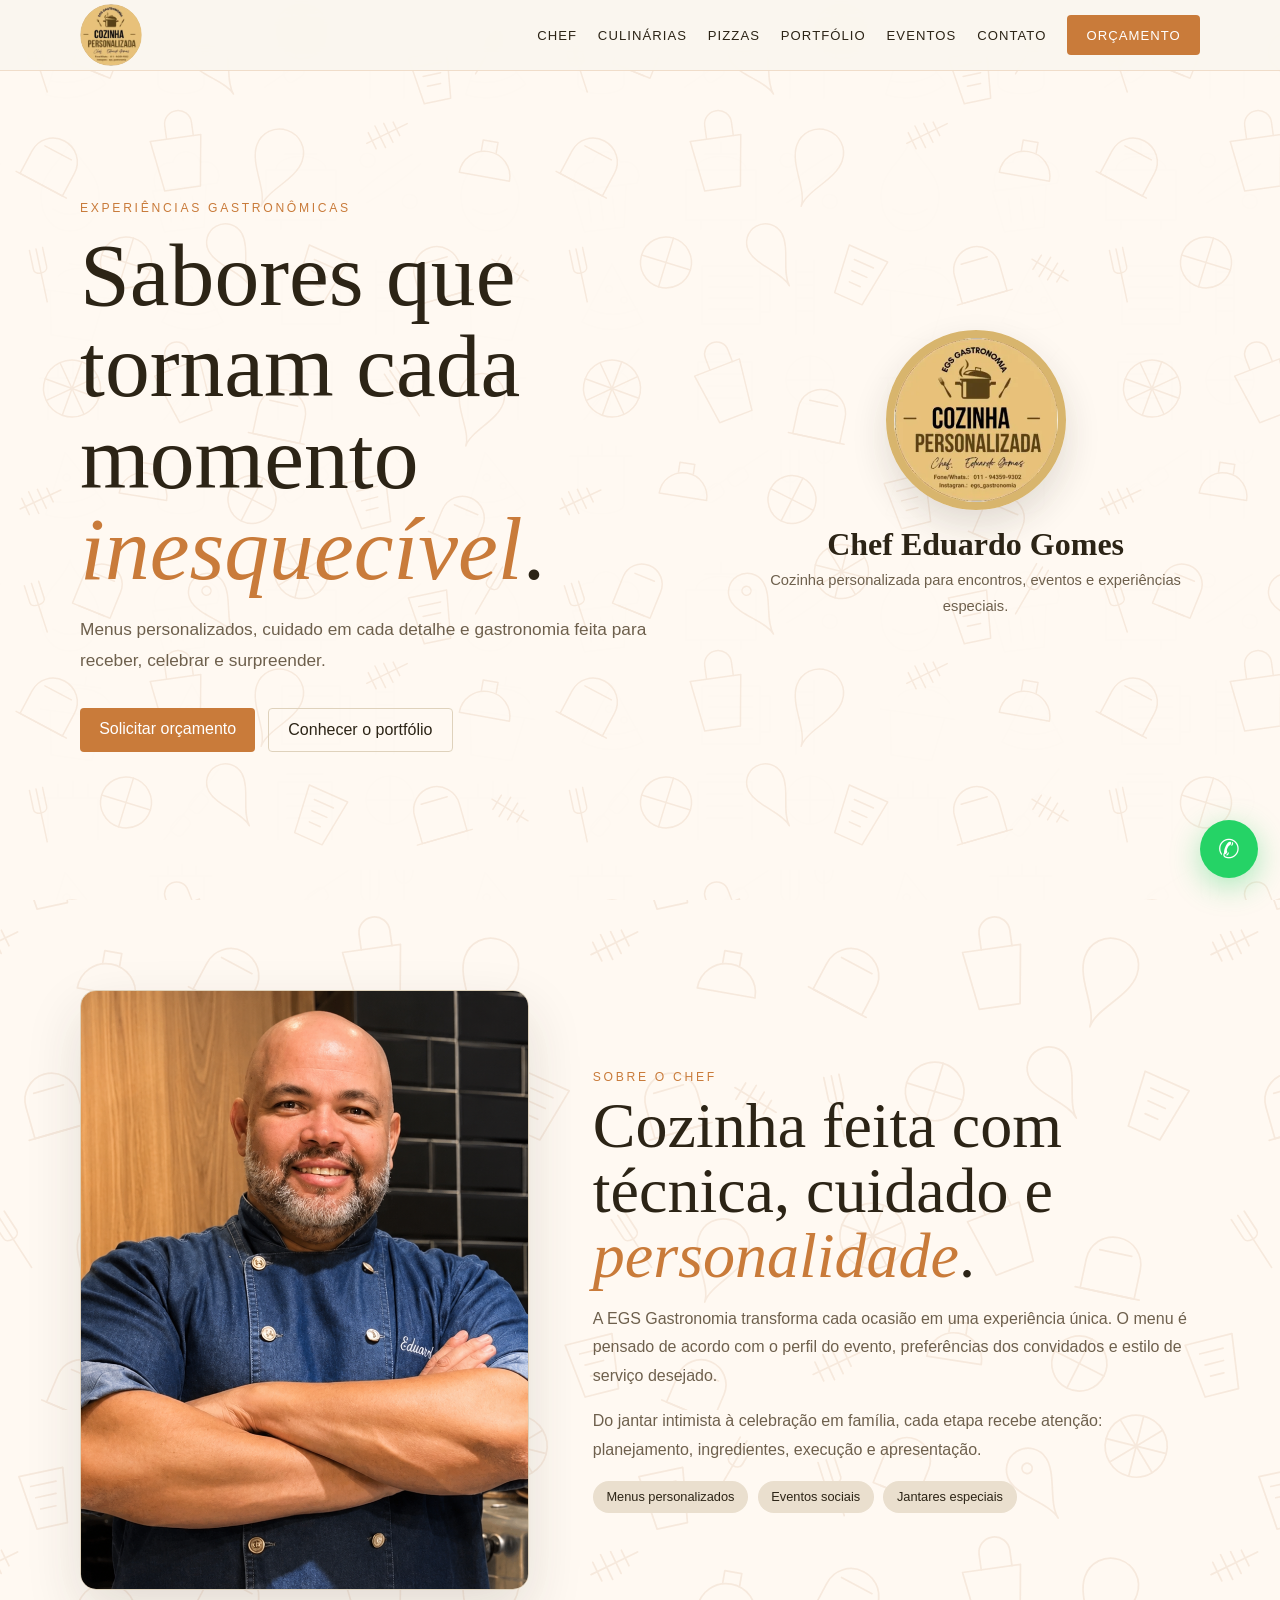
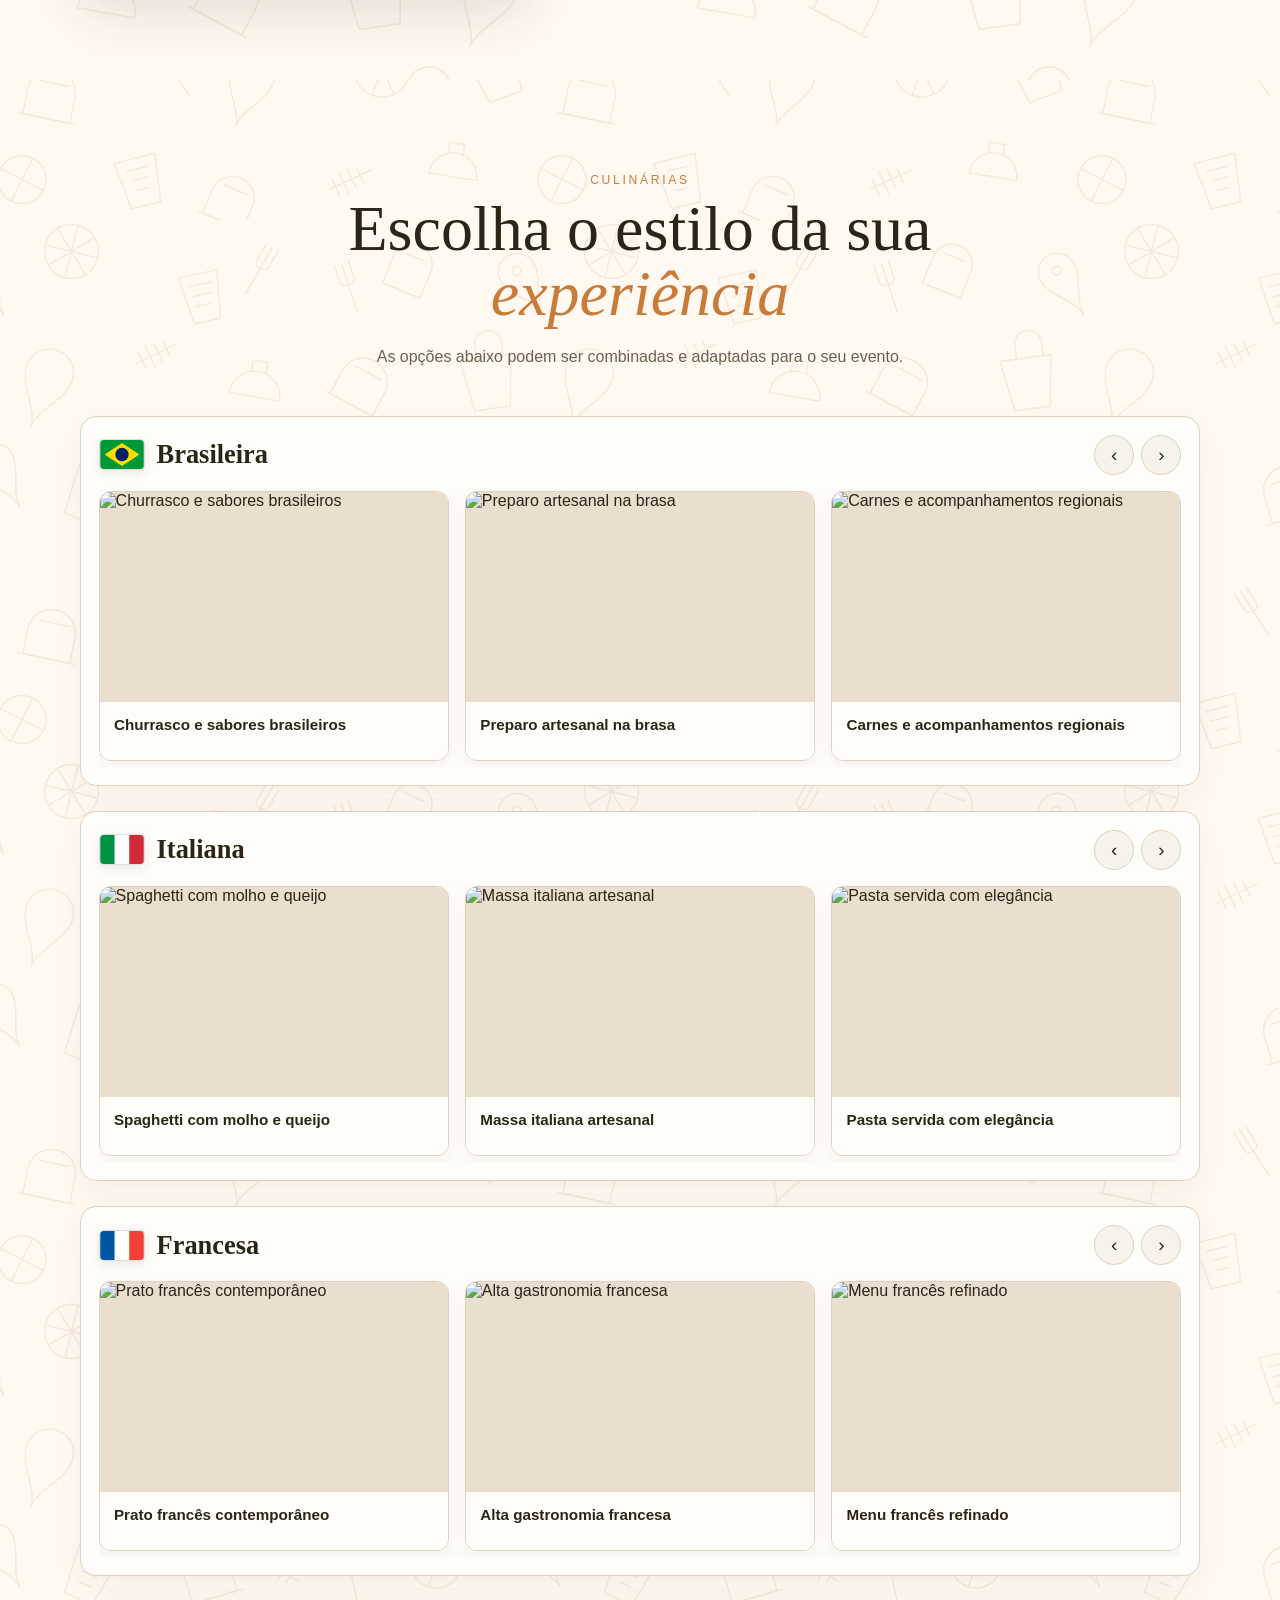
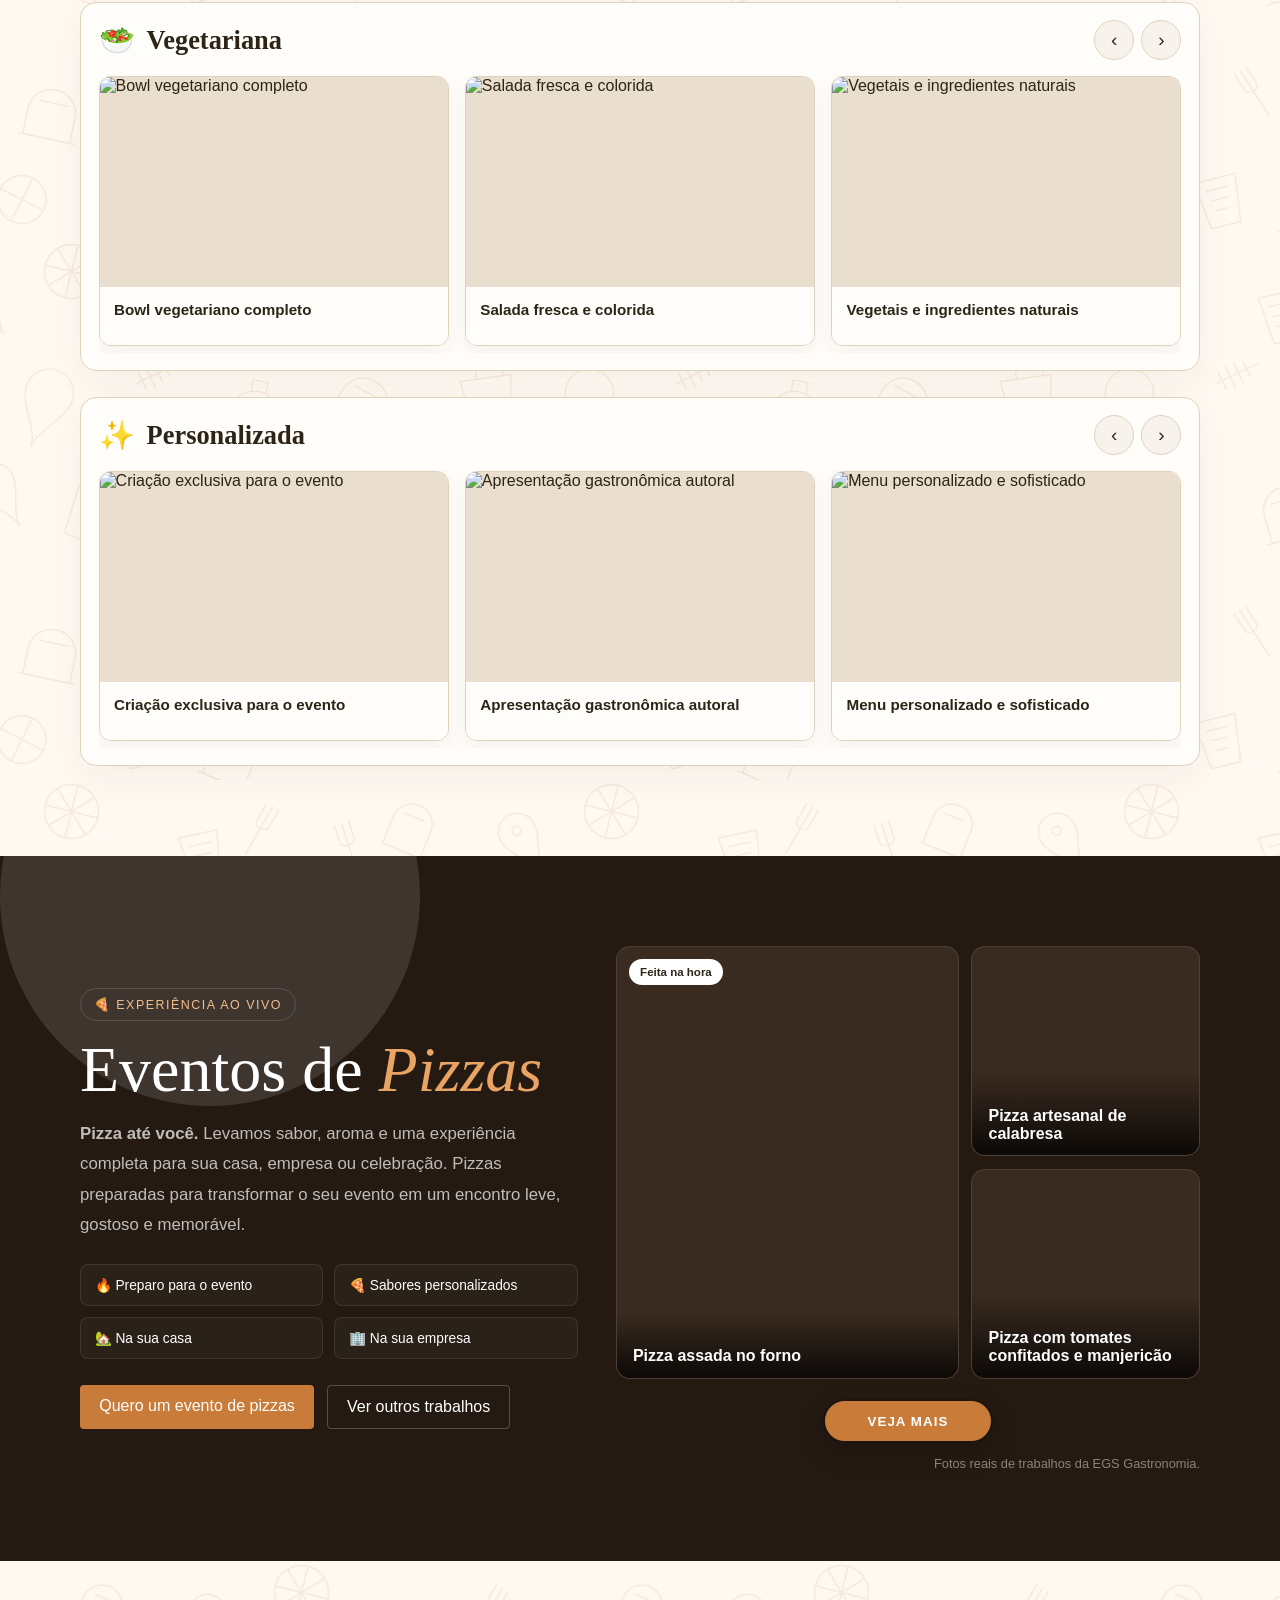
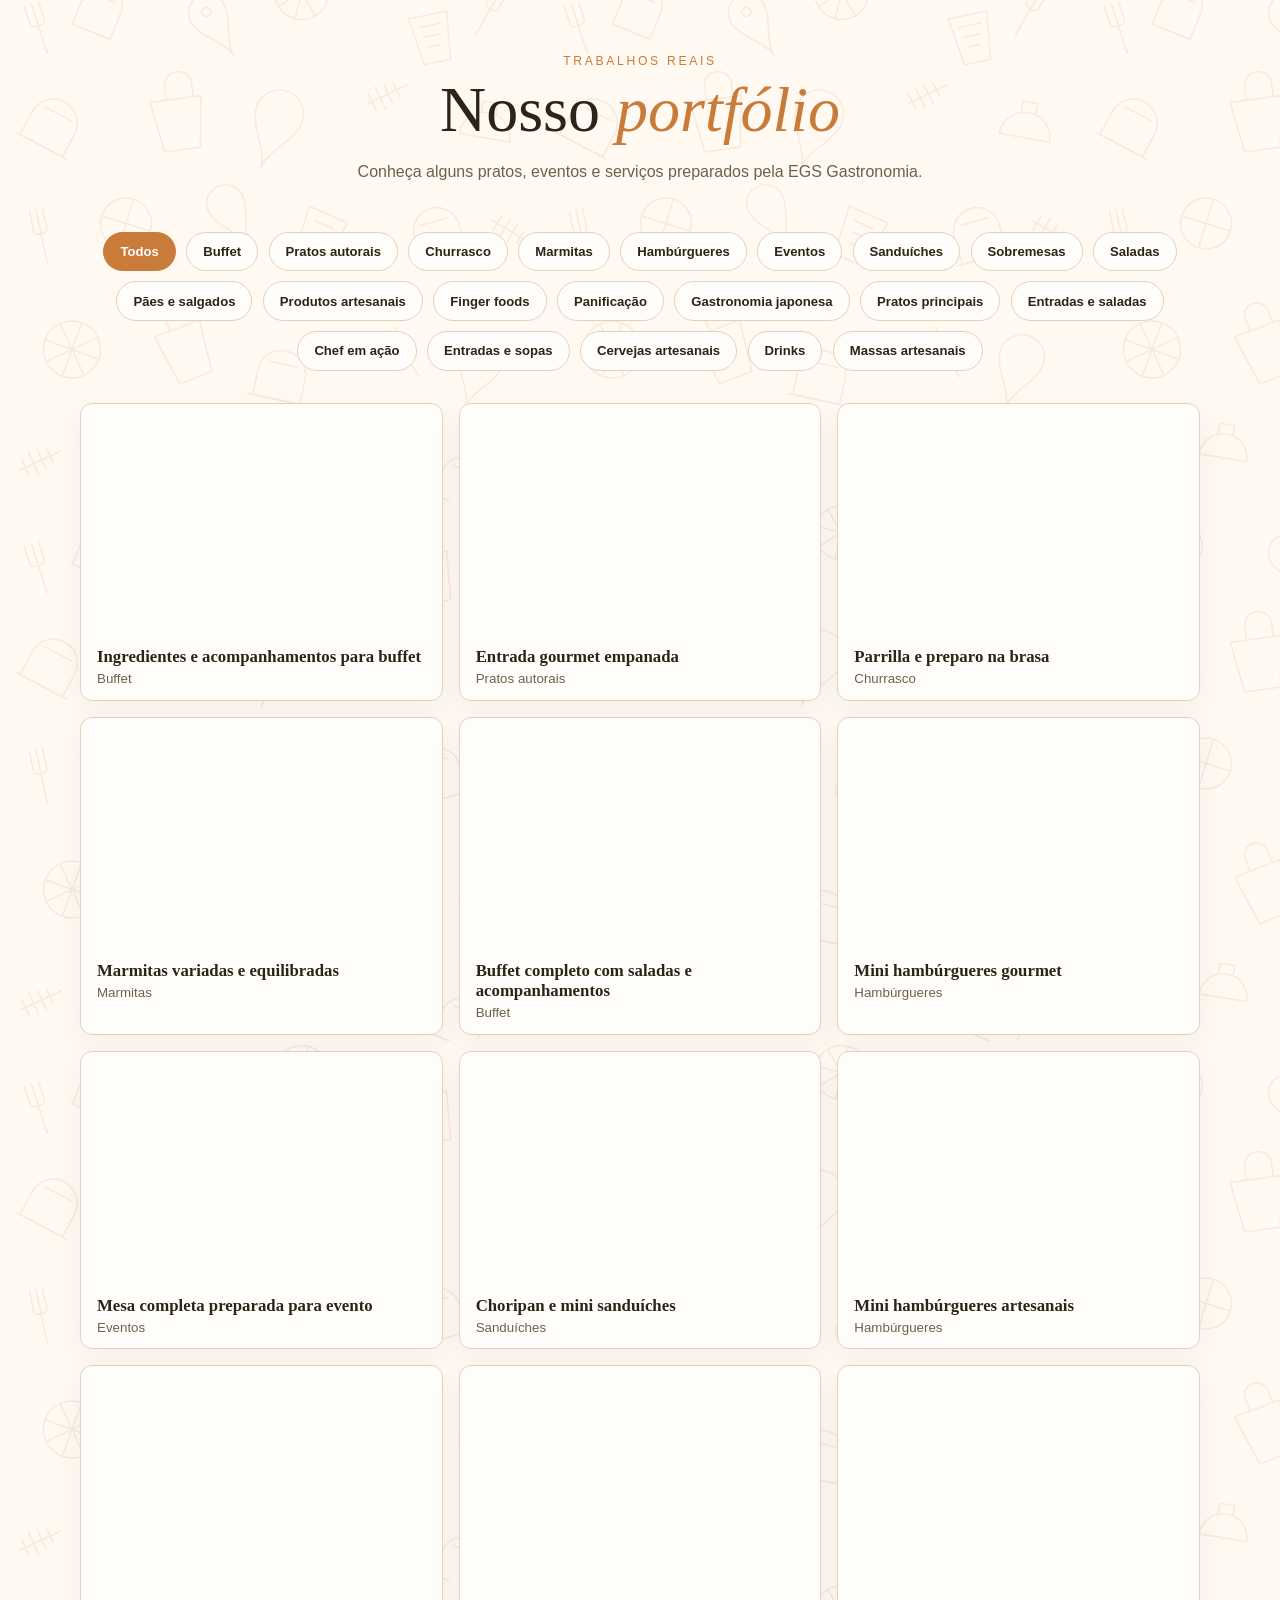
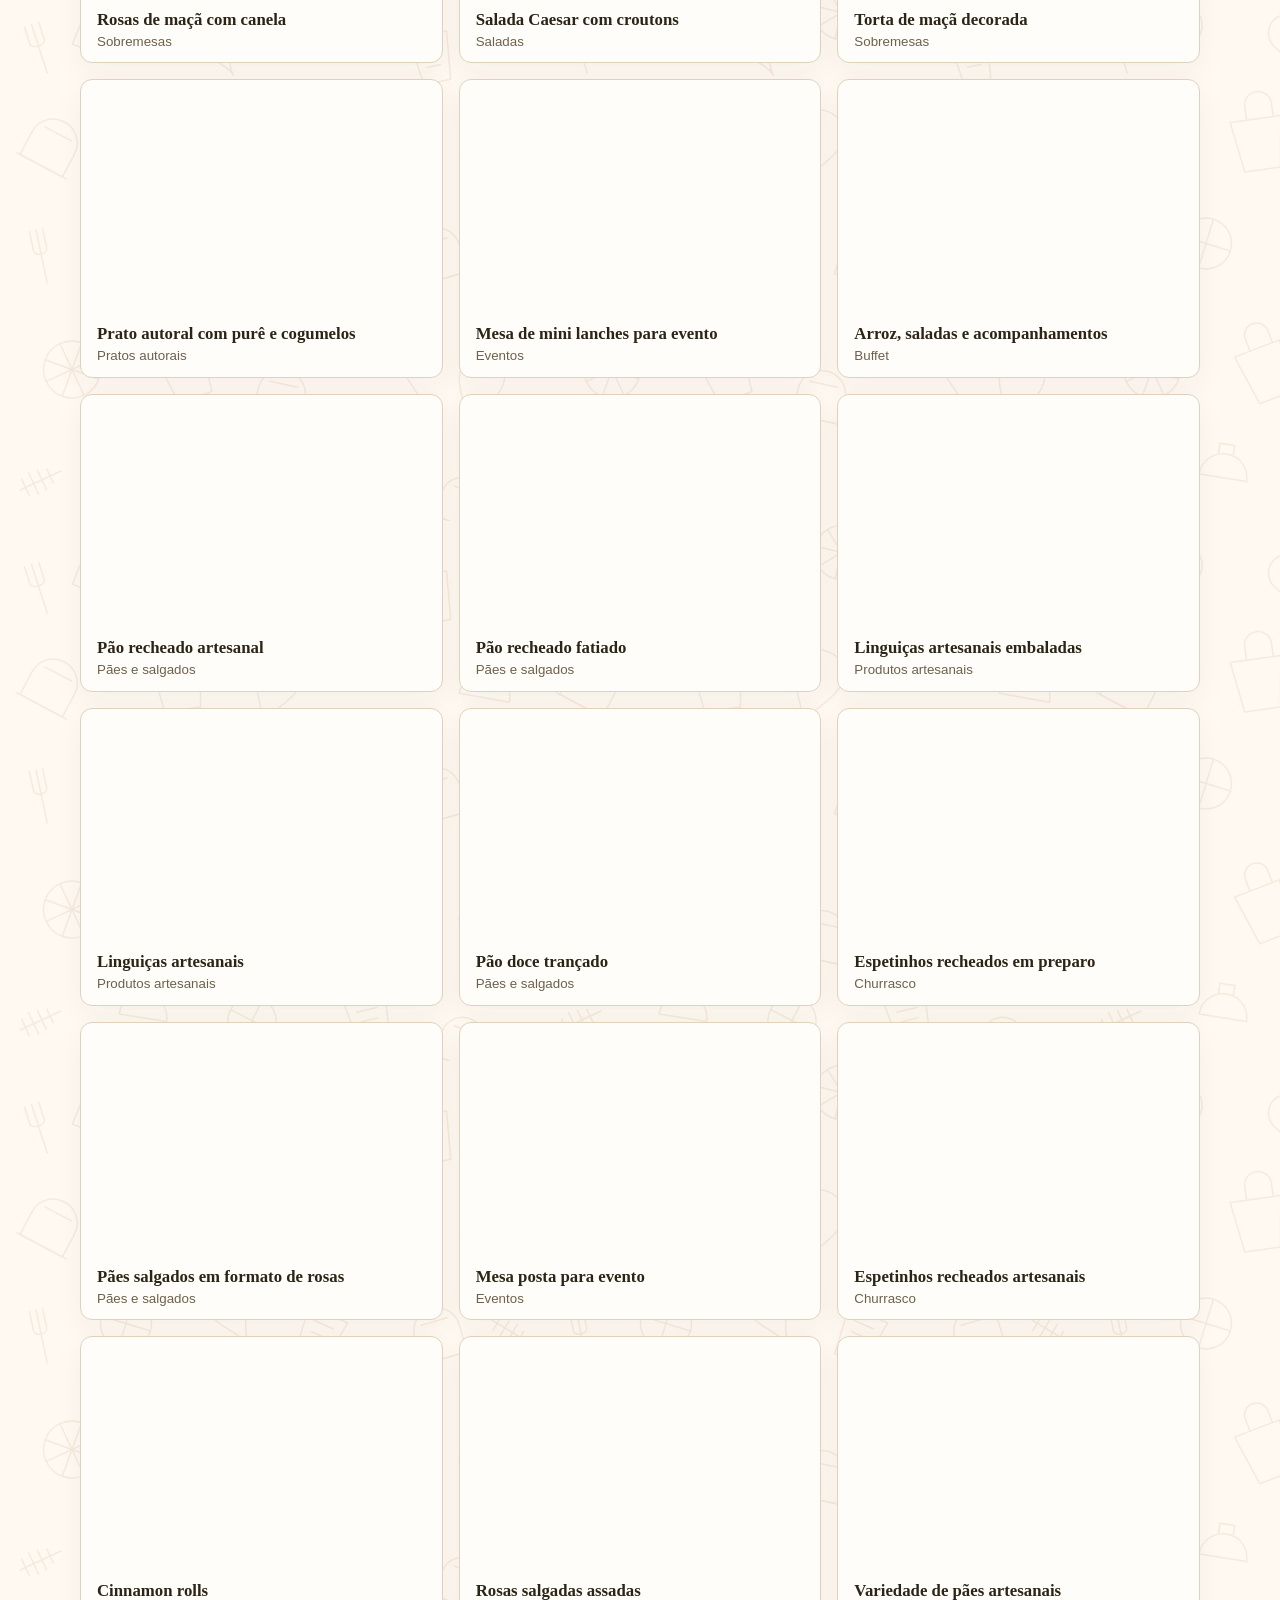
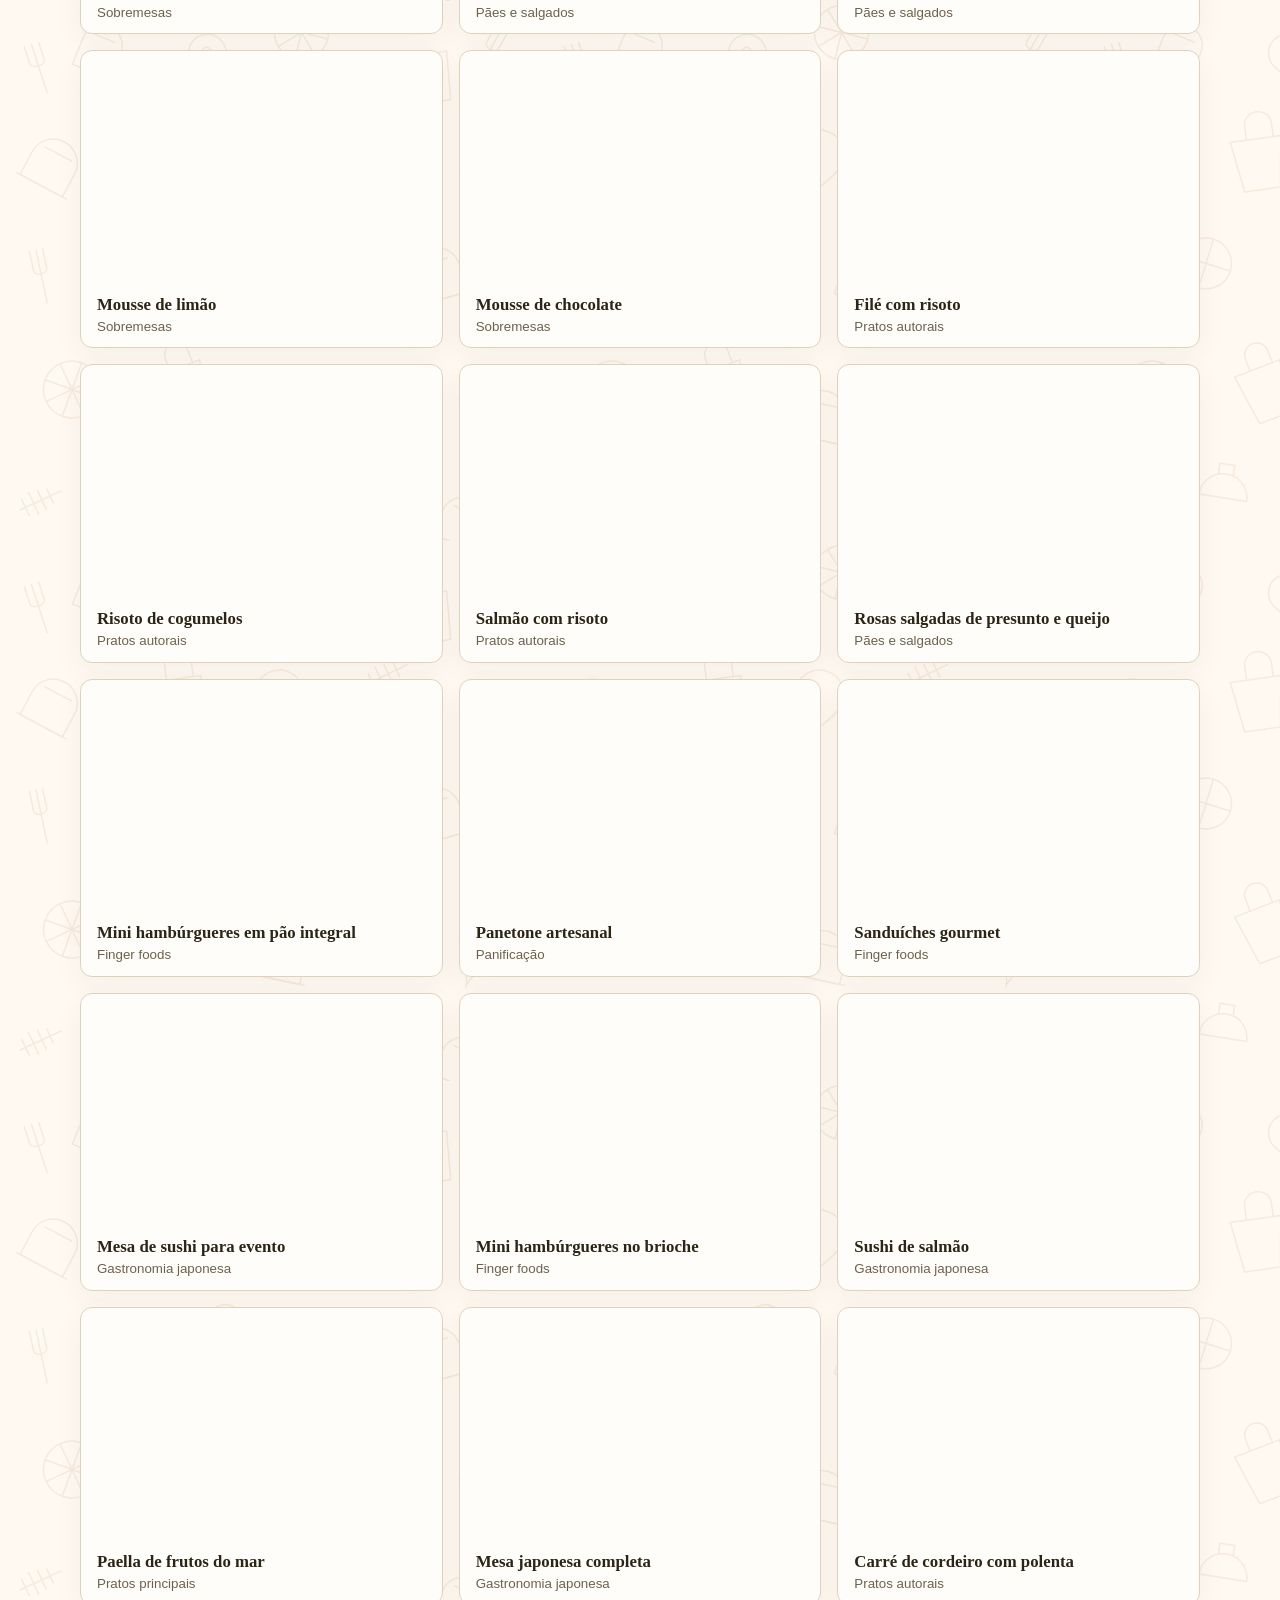
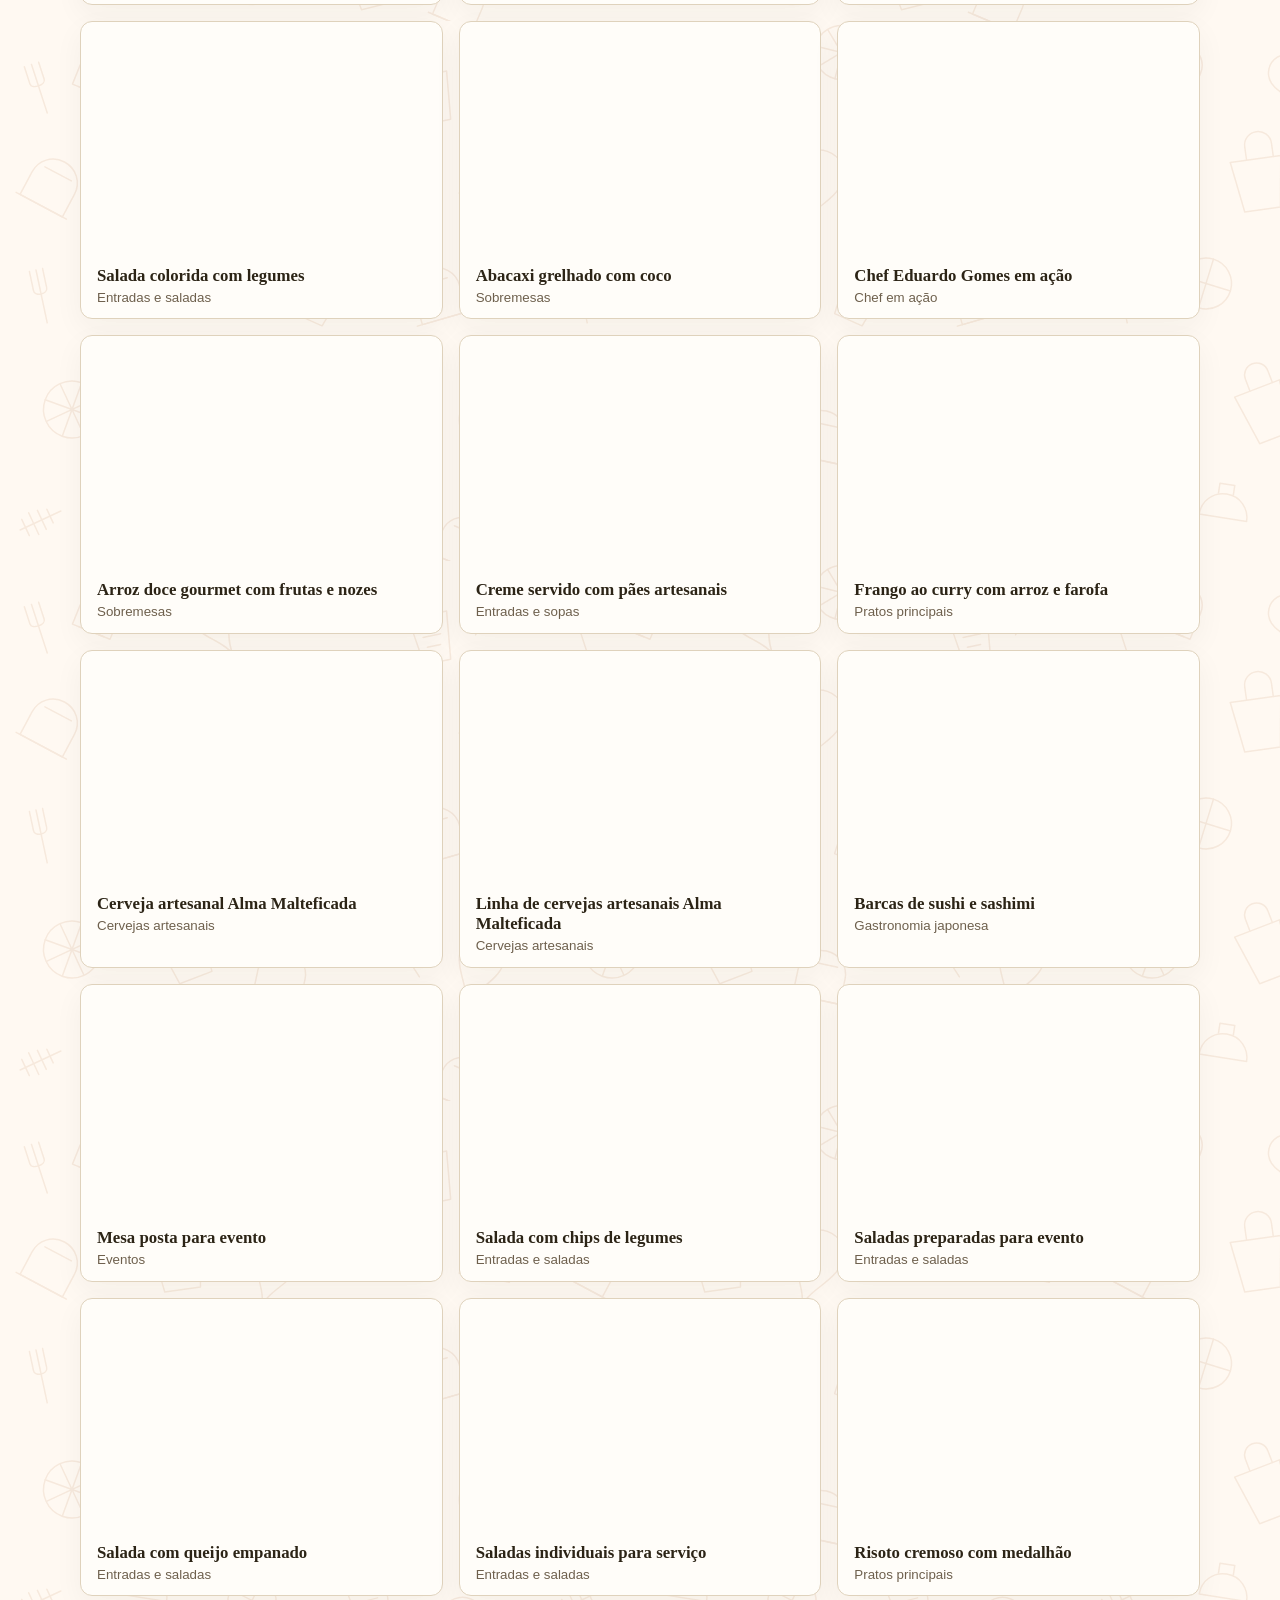
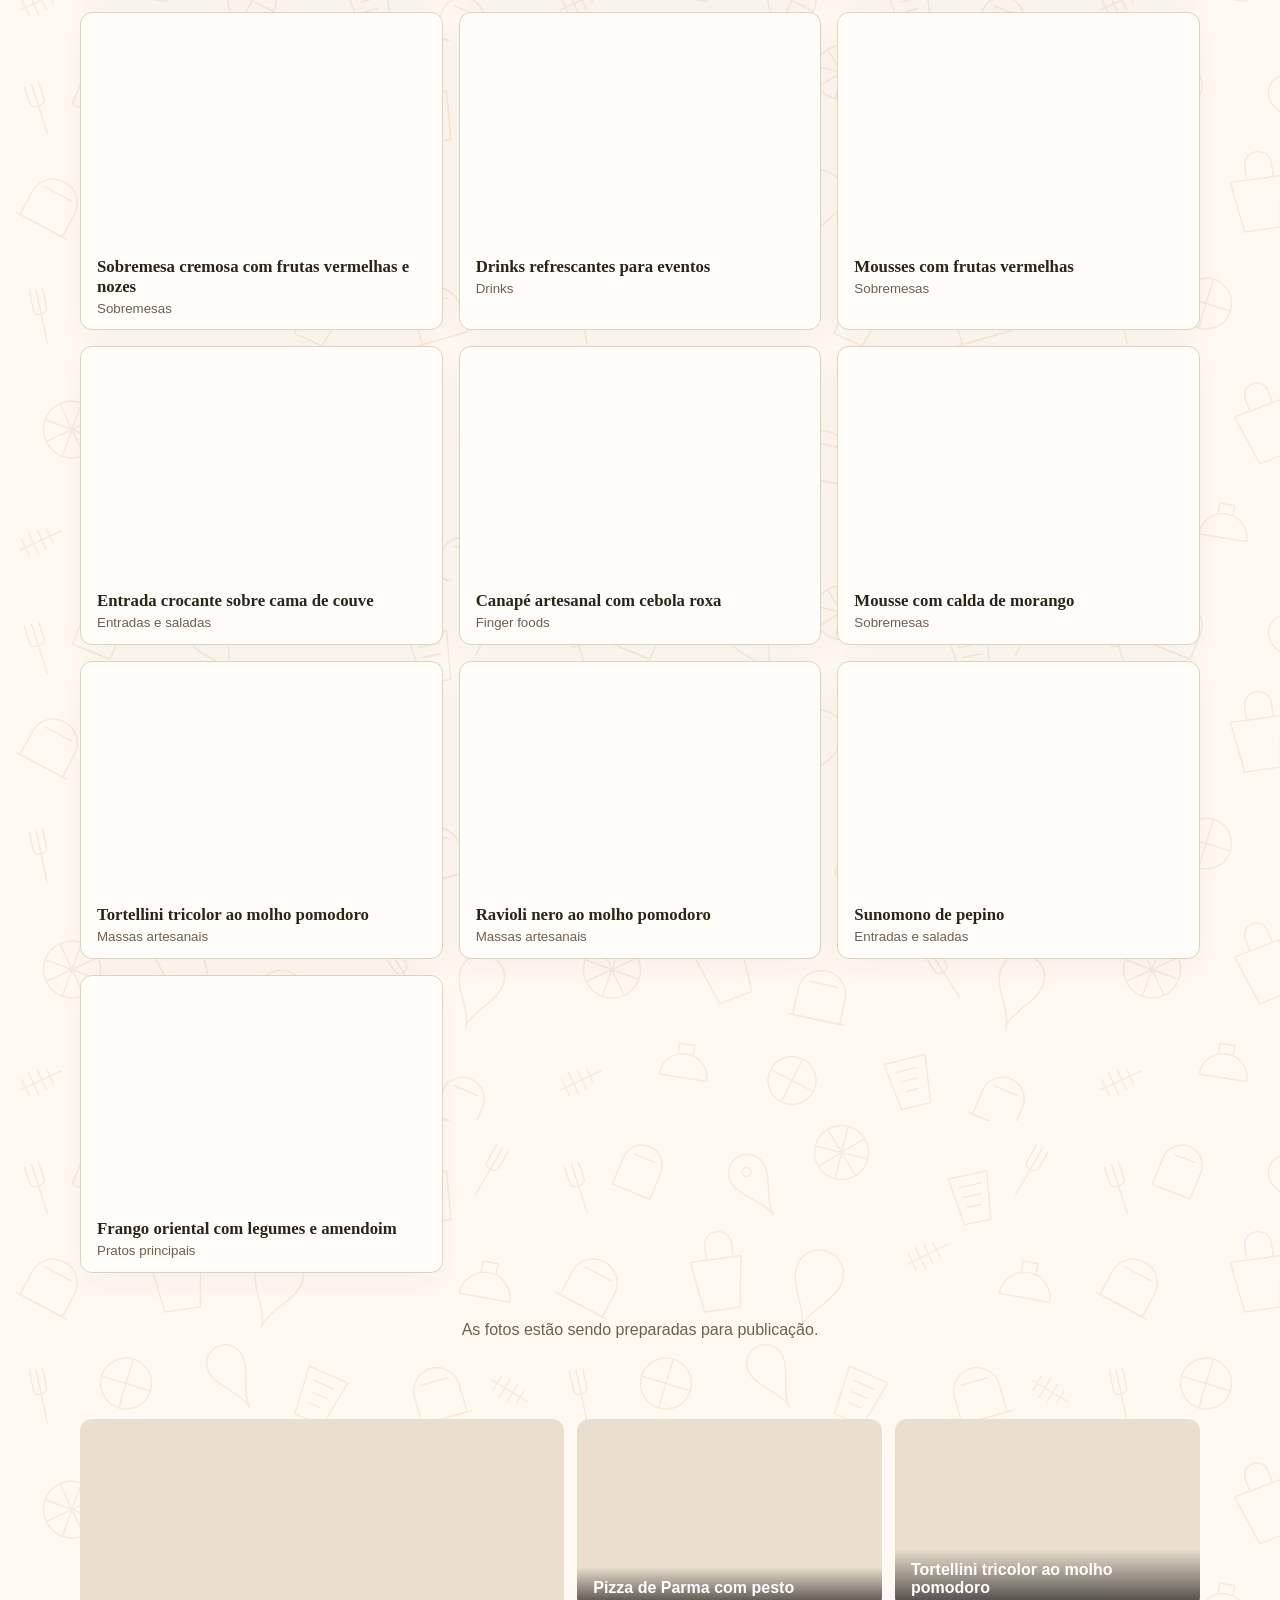
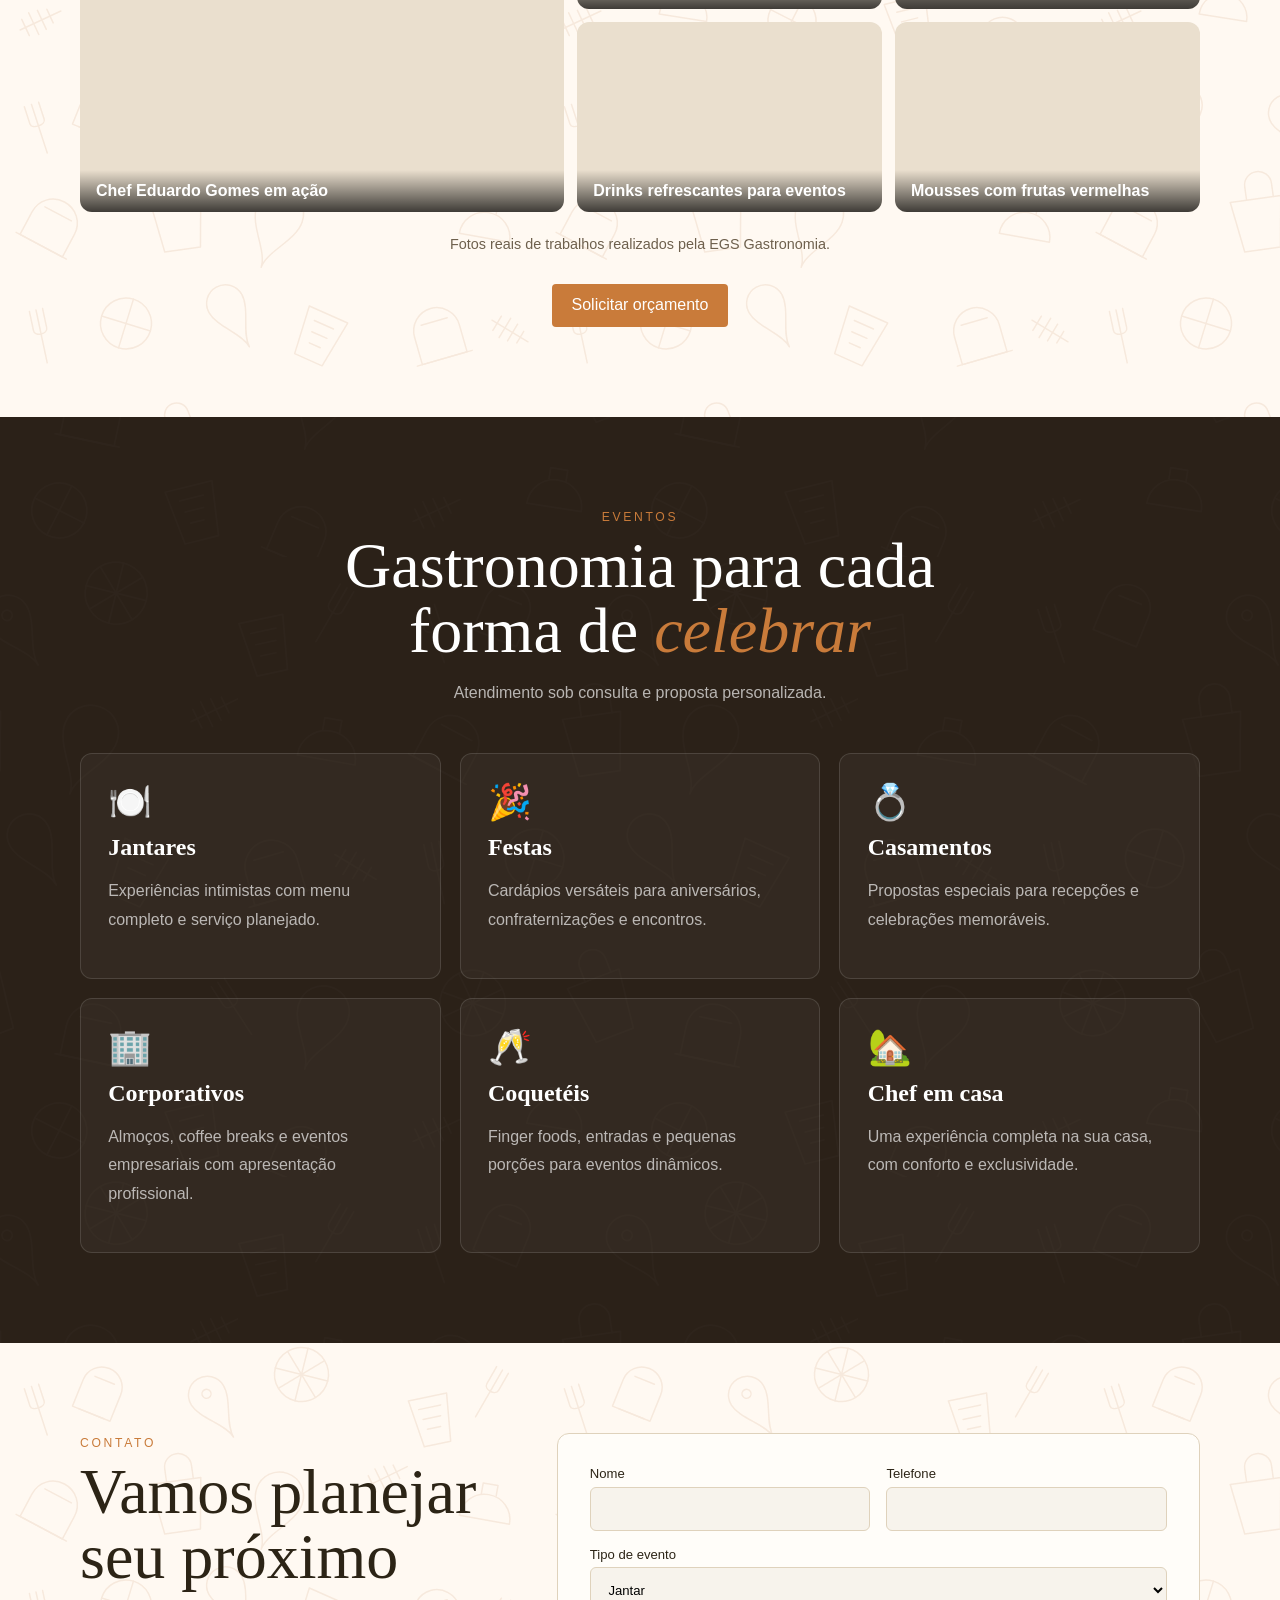
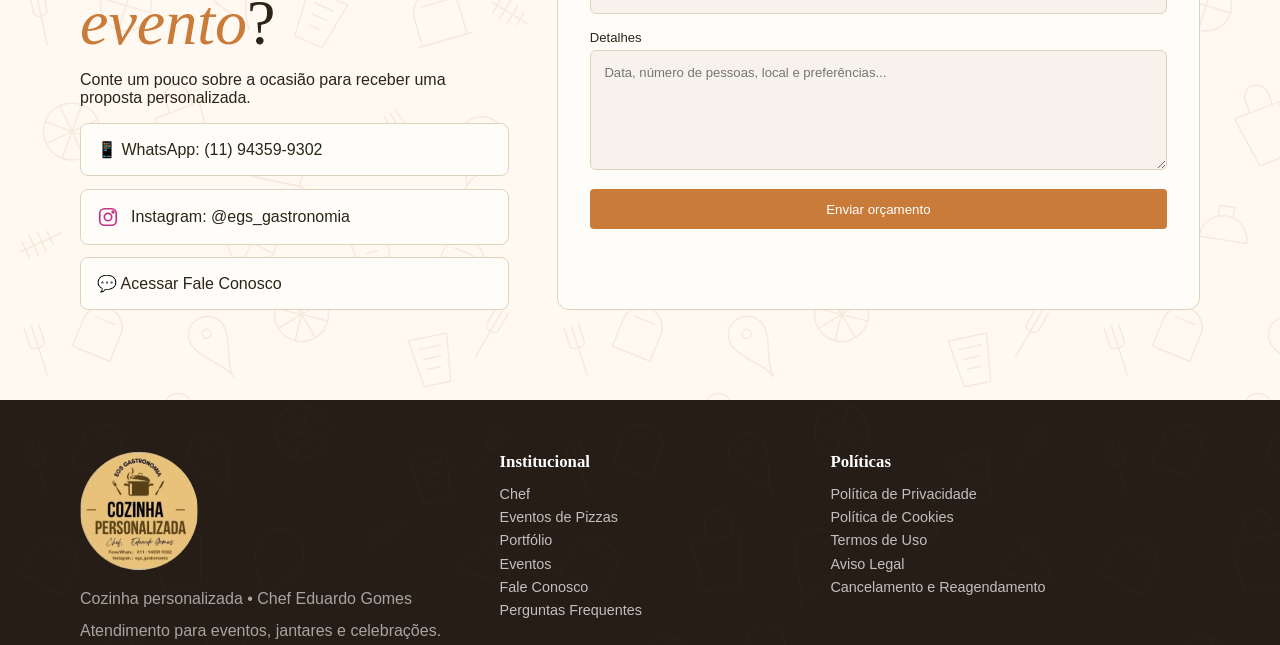
==== commit 64153370: "fix: allow secure budget endpoint on homepage" ====
--- a/index.html
+++ b/index.html
@@ -14,7 +14,7 @@
   <meta property="og:image" content="https://lucasegg.github.io/EGSGASTRONOMIA/assets/img/logo-egs.svg">
   <meta name="twitter:card" content="summary">
   <meta name="twitter:image" content="https://lucasegg.github.io/EGSGASTRONOMIA/assets/img/logo-egs.svg">
-  <meta http-equiv="Content-Security-Policy" content="default-src 'none'; style-src 'self'; script-src 'self'; img-src 'self' data: https://images.unsplash.com https://unsplash.com; font-src 'self'; connect-src 'none'; object-src 'none'; base-uri 'none'; form-action 'none'; frame-src 'none'; media-src 'none'; manifest-src 'self'; upgrade-insecure-requests">
+  <meta http-equiv="Content-Security-Policy" content="default-src 'none'; style-src 'self'; script-src 'self'; img-src 'self' data: https://images.unsplash.com https://unsplash.com; font-src 'self'; connect-src https://script.google.com https://script.googleusercontent.com; object-src 'none'; base-uri 'none'; form-action 'none'; frame-src 'none'; media-src 'none'; manifest-src 'self'; upgrade-insecure-requests">
   <meta http-equiv="X-Content-Type-Options" content="nosniff">
   <meta name="robots" content="index,follow">
   <title>EGS Gastronomia</title>
@@ -27,7 +27,7 @@
   <link rel="stylesheet" href="assets/css/chef-photo-enhanced.css?v=20260728-4">
   <link rel="stylesheet" href="assets/css/wallpaper-animated.css?v=20260730-1">
   <script src="assets/js/app.js?v=20260728-3" defer></script>
-  <script src="assets/js/gallery-fixes.js?v=20260730-1" defer></script>
+  <script src="assets/js/gallery-fixes.js?v=20260824-1" defer></script>
 </head>
 <body>
 <header class="nav"><div class="wrap"><a class="brand" href="#inicio" aria-label="EGS Gastronomia — início">EGS <span>Gastronomia</span></a><button class="menu" type="button" aria-label="Abrir menu" aria-expanded="false" aria-controls="menu-principal">☰</button><nav class="links" id="menu-principal" aria-label="Navegação principal"><a href="#sobre">Chef</a><a href="#culinarias">Culinárias</a><a href="#pizzas">Pizzas</a><a href="#portfolio">Portfólio</a><a href="#eventos">Eventos</a><a href="#contato">Contato</a><a class="cta" href="#contato">Orçamento</a></nav></div></header>
@@ -38,7 +38,7 @@
 <section id="pizzas" class="section pizza-events"><div class="wrap pizza-showcase"><div class="pizza-copy"><span class="pizza-kicker">🍕 Experiência ao vivo</span><h2>Eventos de <em>Pizzas</em></h2><p><strong>Pizza até você.</strong> Levamos sabor, aroma e uma experiência completa para sua casa, empresa ou celebração. Pizzas preparadas para transformar o seu evento em um encontro leve, gostoso e memorável.</p><div class="pizza-benefits"><span>🔥 Preparo para o evento</span><span>🍕 Sabores personalizados</span><span>🏡 Na sua casa</span><span>🏢 Na sua empresa</span></div><div class="pizza-actions"><a class="btn" href="#contato">Quero um evento de pizzas</a><a class="ghost" href="#portfolio">Ver outros trabalhos</a></div></div><div><div class="pizza-gallery" aria-label="Fotos de eventos de pizzas"></div><p class="pizza-note">Fotos reais de trabalhos da EGS Gastronomia.</p></div></div></section>
 <section id="portfolio" class="section paper"><div class="wrap"><div class="head"><span class="eyebrow">Trabalhos reais</span><h2 class="title">Nosso <em>portfólio</em></h2><p>Conheça alguns pratos, eventos e serviços preparados pela EGS Gastronomia.</p></div><div id="portfolio-filters" class="portfolio-filters" aria-label="Filtrar fotos do portfólio"></div><div id="portfolio-grid" class="portfolio-grid" aria-live="polite"></div><p id="portfolio-empty" class="portfolio-empty">As fotos estão sendo preparadas para publicação.</p><div id="portfolio-mosaic" class="portfolio-mosaic" aria-label="Destaques do portfólio"></div><p class="portfolio-note">Fotos reais de trabalhos realizados pela EGS Gastronomia.</p><div class="portfolio-cta"><a class="btn" href="#contato">Solicitar orçamento</a></div></div></section>
 <section id="eventos" class="section dark"><div class="wrap"><div class="head"><span class="eyebrow">Eventos</span><h2 class="title">Gastronomia para cada forma de <em>celebrar</em></h2><p>Atendimento sob consulta e proposta personalizada.</p></div><div class="grid"><article class="card"><span class="icon" aria-hidden="true">🍽️</span><b>Jantares</b><p>Experiências intimistas com menu completo e serviço planejado.</p></article><article class="card"><span class="icon" aria-hidden="true">🎉</span><b>Festas</b><p>Cardápios versáteis para aniversários, confraternizações e encontros.</p></article><article class="card"><span class="icon" aria-hidden="true">💍</span><b>Casamentos</b><p>Propostas especiais para recepções e celebrações memoráveis.</p></article><article class="card"><span class="icon" aria-hidden="true">🏢</span><b>Corporativos</b><p>Almoços, coffee breaks e eventos empresariais com apresentação profissional.</p></article><article class="card"><span class="icon" aria-hidden="true">🥂</span><b>Coquetéis</b><p>Finger foods, entradas e pequenas porções para eventos dinâmicos.</p></article><article class="card"><span class="icon" aria-hidden="true">🏡</span><b>Chef em casa</b><p>Uma experiência completa na sua casa, com conforto e exclusividade.</p></article></div></div></section>
-<section id="contato" class="section"><div class="wrap contact"><div><span class="eyebrow">Contato</span><h2 class="title">Vamos planejar seu próximo <em>evento</em>?</h2><p>Conte um pouco sobre a ocasião para receber uma proposta personalizada.</p><div class="contact-list"><a href="https://wa.me/5511943599302" target="_blank" rel="noopener noreferrer">📱 WhatsApp: (11) 94359-9302</a><a class="instagram-contact" href="https://www.instagram.com/egs_gastronomia/" target="_blank" rel="noopener noreferrer"><svg viewBox="0 0 24 24" aria-hidden="true"><rect x="3" y="3" width="18" height="18" rx="5"></rect><circle cx="12" cy="12" r="4"></circle><circle cx="17.5" cy="6.5" r="1"></circle></svg><span>Instagram: @egs_gastronomia</span></a><a href="fale-conosco.html">💬 Acessar Fale Conosco</a></div></div><form class="form" id="orcamento-form" novalidate><div class="form-grid"><div class="honeypot" aria-hidden="true"><label for="website">Não preencha este campo</label><input id="website" name="website" type="text" tabindex="-1" autocomplete="off"></div><label>Nome<input id="nome" name="nome" maxlength="80" autocomplete="name" required></label><label>Telefone<input id="telefone" name="telefone" type="tel" maxlength="30" inputmode="tel" autocomplete="tel" required></label><label class="full">Tipo de evento<select id="evento" name="evento" required><option value="Jantar">Jantar</option><option value="Festa">Festa</option><option value="Casamento">Casamento</option><option value="Evento corporativo">Evento corporativo</option><option value="Evento de pizzas">Evento de pizzas</option><option value="Chef em casa">Chef em casa</option><option value="Outro">Outro</option></select></label><label class="full">Detalhes<textarea id="mensagem" name="mensagem" maxlength="600" placeholder="Data, número de pessoas, local e preferências..."></textarea></label><button class="btn full" type="submit">Enviar pelo WhatsApp</button></div></form></div></section>
+<section id="contato" class="section"><div class="wrap contact"><div><span class="eyebrow">Contato</span><h2 class="title">Vamos planejar seu próximo <em>evento</em>?</h2><p>Conte um pouco sobre a ocasião para receber uma proposta personalizada.</p><div class="contact-list"><a href="https://wa.me/5511943599302" target="_blank" rel="noopener noreferrer">📱 WhatsApp: (11) 94359-9302</a><a class="instagram-contact" href="https://www.instagram.com/egs_gastronomia/" target="_blank" rel="noopener noreferrer"><svg viewBox="0 0 24 24" aria-hidden="true"><rect x="3" y="3" width="18" height="18" rx="5"></rect><circle cx="12" cy="12" r="4"></circle><circle cx="17.5" cy="6.5" r="1"></circle></svg><span>Instagram: @egs_gastronomia</span></a><a href="fale-conosco.html">💬 Acessar Fale Conosco</a></div></div><form class="form" id="orcamento-form" novalidate><div class="form-grid"><div class="honeypot" aria-hidden="true"><label for="website">Não preencha este campo</label><input id="website" name="website" type="text" tabindex="-1" autocomplete="off"></div><label>Nome<input id="nome" name="nome" maxlength="80" autocomplete="name" required></label><label>Telefone<input id="telefone" name="telefone" type="tel" maxlength="30" inputmode="tel" autocomplete="tel" required></label><label class="full">Tipo de evento<select id="evento" name="evento" required><option value="Jantar">Jantar</option><option value="Festa">Festa</option><option value="Casamento">Casamento</option><option value="Evento corporativo">Evento corporativo</option><option value="Evento de pizzas">Evento de pizzas</option><option value="Chef em casa">Chef em casa</option><option value="Outro">Outro</option></select></label><label class="full">Detalhes<textarea id="mensagem" name="mensagem" maxlength="600" placeholder="Data, número de pessoas, local e preferências..."></textarea></label><button class="btn full" type="submit">Enviar orçamento</button></div></form></div></section>
 </main>
 <footer class="footer"><div class="wrap"><div class="footer-grid"><div><img class="footer-logo" src="assets/img/logo-egs.svg" alt="Logo EGS Gastronomia" width="118" height="118"><strong class="footer-brand">EGS Gastronomia</strong><p>Cozinha personalizada • Chef Eduardo Gomes</p><p>Atendimento para eventos, jantares e celebrações.</p></div><div><h3>Institucional</h3><a href="index.html#sobre">Chef</a><a href="index.html#pizzas">Eventos de Pizzas</a><a href="index.html#portfolio">Portfólio</a><a href="index.html#eventos">Eventos</a><a href="fale-conosco.html">Fale Conosco</a><a href="faq.html">Perguntas Frequentes</a></div><div><h3>Políticas</h3><a href="politica-de-privacidade.html">Política de Privacidade</a><a href="politica-de-cookies.html">Política de Cookies</a><a href="termos-de-uso.html">Termos de Uso</a><a href="aviso-legal.html">Aviso Legal</a><a href="cancelamento-e-reagendamento.html">Cancelamento e Reagendamento</a></div></div><div class="footer-bottom"><span>© 2026 EGS Gastronomia. Todos os direitos reservados.</span><span>Site seguro com HTTPS.</span></div></div></footer>
 <div class="gallery-lightbox" id="gallery-lightbox" role="dialog" aria-modal="true" aria-label="Visualização ampliada da galeria"><div class="lightbox-dialog"><button class="lightbox-close" type="button" aria-label="Fechar imagem">×</button><button class="lightbox-nav lightbox-prev" type="button" aria-label="Imagem anterior">‹</button><img class="lightbox-image" alt=""><p class="lightbox-caption"></p><button class="lightbox-nav lightbox-next" type="button" aria-label="Próxima imagem">›</button></div></div>
--- a/assets/css/wallpaper-animated.css
+++ b/assets/css/wallpaper-animated.css
@@ -58,4 +58,25 @@
   .footer::before{
     animation:none!important;
   }
-}+}
+
+/* Ajustes solicitados para a identidade visual da página inicial. */
+.brand{
+  border-radius:50%;
+  background-size:cover;
+  clip-path:circle(50% at 50% 50%);
+}
+
+.hero-card{
+  background:transparent;
+  border:0;
+  padding:0;
+  border-radius:0;
+  box-shadow:none;
+}
+
+.hero-mark{
+  border-radius:50%;
+  background-size:cover;
+  box-shadow:0 16px 36px rgba(44,36,22,.14);
+}
